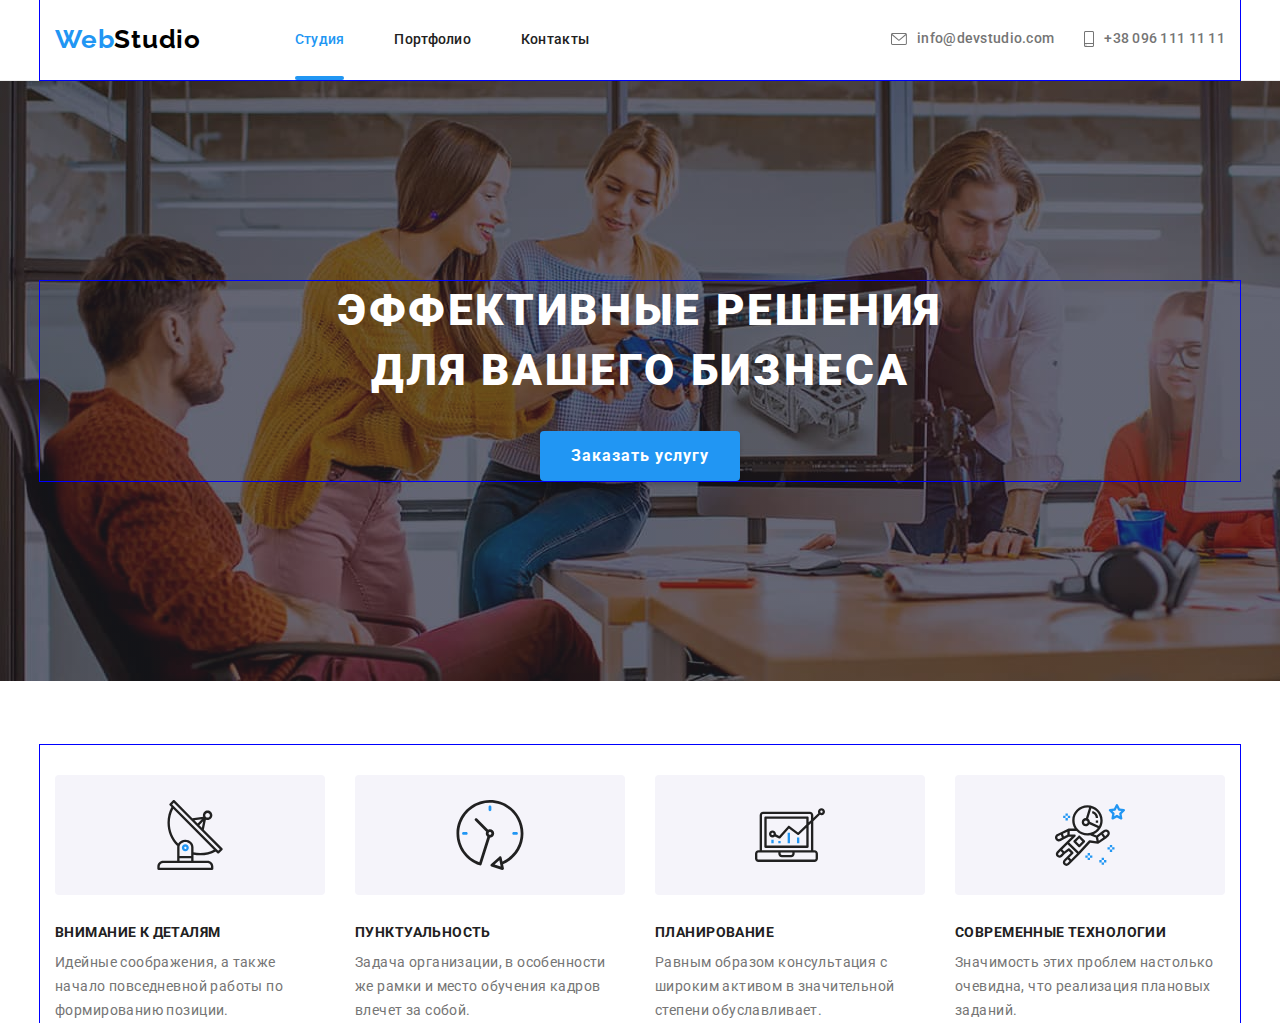
==== index.html @ 1e4a82c7 "Додає адаптивну верстку ІІ секції" ====
<!DOCTYPE html>
<html lang="ru">
  <head>
    <meta charset="UTF-8" />
    <meta http-equiv="X-UA-Compatible" content="IE=edge" />
    <meta name="viewport" content="width=device-width, initial-scale=1.0" />
    <title>Студия</title>
    <link
      href="https://fonts.googleapis.com/css2?family=Raleway:wght@700&family=Roboto:wght@400;500;700;900&display=swap"
      rel="stylesheet"
    />

    <link rel="stylesheet" href="./css/main.min.css" />
  </head>
  <body>
    <!--Шапка-->
    <header class="header">
      <div class="container header__container">
        
          <a href="./index.html" class="logo">Web<span class="logo__header">Studio</span></a>

          <button  type="button"  class="button-menu" aria-expanded="false" data-menu-button>
            <svg class="buttun-menu__icon"  width="40" height="40" aria-label="Кнопка мобильного меню">
              <use class="button-menu__close" href="./images/icon-svg/symbol-defs.svg#btn-menu-icon-close"></use>
              <use class="button-menu__menu" href="./images/icon-svg/symbol-defs.svg#btn-menu-icon"></use>
            </svg>
          </button>

          <div class="menu-container" data-menu>
            <nav class="navigation">
          <ul class="nav">
            <li class="nav__item">
              <a href="./index.html" class="nav__link nav__link--accent">Студия</a>
            </li>

            <li class="nav__item">
              <a href="./portfolio.html" class="nav__link">Портфолио</a>
            </li>

            <li class="nav__item">
              <a href="" class="nav__link">Контакты</a>
            </li>
          </ul>
        </nav>

        <ul class="feedback">
          <li class="feedback__item">
            <a href="mailto:info@devstudio.com" class="feedback__link feedback__link--mail">
              <svg class="feedback__icon feedback__icon--mail" width="16" height="12">
                <use href="./images/icon-svg/symbol-defs.svg#link-envelope"></use>
              </svg>
              info@devstudio.com</a
            >
          </li>

          <li class="feedback__item">
            <a href="tel:+380961111111" class="feedback__link feedback__link--tel">
              <svg class="feedback__icon feedback__icon--tel" width="10" height="16">
                <use href="./images/icon-svg/symbol-defs.svg#link-smartphone"></use>
              </svg>
              +38 096 111 11 11</a
            >
          </li>
        </ul>

        <ul class="social-web">
          <li class="social-web__item">
            <a href="" class="social-web__link">Instagram</a>
          </li>
          
          <li class="social-web__item">
            <a href="" class="social-web__link">Twitter</a>
          </li>
          
          <li class="social-web__item">
            <a href="" class="social-web__link">Facebook</a
              ></li>
              
          <li class="social-web__item">
            <a href="" class="social-web__link">LinkedIn</a>
          </li>
        </ul>
        
        </div>
      </div>
    </header>

    <main>
      <!--Герой-->

      <!--Секция 1-->
      <section class="hero">
        <div class="container">
          <h1 class="hero__title">Эффективные решения для вашего бизнеса</h1>
          <button class="button-service" type="button" data-modal-open>Заказать услугу</button>
        </div>
      </section>

      <!--Секция 2-->
      <section class="work">
        <div class="container">
          <!--Несуществующее название секции-->
          <h2 class="work__title">Подход к работе</h2>

          <ul class="examples">
            <li class="examples__item">
              <div class="examples__box">
                <svg class="examples__icon" width="70" height="70">
                  <use href="./images/icon-svg/symbol-defs.svg#icon-antenna"></use>
                </svg>
              </div>
              <h3 class="examples__title">Внимание к деталям</h3>
              <p class="examples__text">
                Идейные соображения, а также начало повседневной работы по формированию позиции.
              </p>
            </li>
            <li class="examples__item">
              <div class="examples__box">
                <svg class="examples__icon" width="70" height="70">
                  <use href="./images/icon-svg/symbol-defs.svg#icon-clock"></use>
                </svg>
              </div>
              <h3 class="examples__title">Пунктуальность</h3>
              <p class="examples__text">
                Задача организации, в особенности же рамки и место обучения кадров влечет за собой.
              </p>
            </li>
            <li class="examples__item">
              <div class="examples__box">
                <svg class="examples__icon" width="70" height="70">
                  <use href="./images/icon-svg/symbol-defs.svg#icon-diagram"></use>
                </svg>
              </div>
              <h3 class="examples__title">Планирование</h3>
              <p class="examples__text">
                Равным образом консультация с широким активом в значительной степени обуславливает.
              </p>
            </li>
            <li class="examples__item">
              <div class="examples__box">
                <svg class="examples__icon" width="70" height="70">
                  <use href="./images/icon-svg/symbol-defs.svg#icon-astronaut"></use>
                </svg>
              </div>
              <h3 class="examples__title">Современные технологии</h3>
              <p class="examples__text">
                Значимость этих проблем настолько очевидна, что реализация плановых заданий.
              </p>
            </li>
          </ul>
        </div>
      </section>

      <!--Секция 3-->
      <!-- <section class="technology">
        <div class="container">
          <h2 class="technology__title">Чем мы занимаемся</h2>

          <ul class="technology__list">
            <li class="technology__product">
              <img
                class="technology__card"
                src="./images/studio/section3-image1.jpg"
                alt="Программист набирает код, 
                    который отображается наэкране монитора"
                width="370"
                height="294"
              />
            </li>

            <li class="technology__product">
              <img
                class="technology__card"
                src="./images/studio/section3-image2.jpg"
                alt="На экране монитора
                    изображены три экрана смартфонов"
                width="370"
                height="294"
              />
            </li>

            <li class="technology__product">
              <img
                class="technology__card"
                src="./images/studio/section3-image3.jpg"
                alt="На экране планшета изображена
                     политра цветов"
                width="370"
                height="294"
              />
            </li>
          </ul>
        </div>
      </section> -->

      <!--Секция 4-->
      <!-- <section class="team">
        <div class="container">
          <h2 class="team__title">Наша команда</h2>

          <ul class="specialist">
            <li class="specialist__item">
              <img
                class="specialist__card"
                src="./images/studio/section4-Igor_D.jpg"
                alt="Улыбающийся молодой человек с чёрной бородкой
                    в очках, в коричневой рубашке"
                width="270"
                height="260"
              />
              <div class="specialist__info">
                <h3 class="specialist__name">Демьяненко</h3>
                <p lang="en" class="specialist__profession">Product Designer</p>

                <ul class="social-link">
                  <li class="social-link__item">
                    <a class="social-link__link" href="">
                      <svg class="social-link__icon" width="20" height="20">
                        <use href="./images/icon-svg/symbol-defs.svg#c-l-instagram"></use>
                      </svg>
                    </a>
                  </li>

                  <li class="social-link__item">
                    <a class="social-link__link" href="">
                      <svg class="social-link__icon" width="20" height="20">
                        <use href="./images/icon-svg/symbol-defs.svg#c-l-twitter"></use>
                      </svg>
                    </a>
                  </li>

                  <li class="social-link__item">
                    <a class="social-link__link" href="">
                      <svg class="social-link__icon" width="20" height="20">
                        <use href="./images/icon-svg/symbol-defs.svg#c-l-facebook"></use>
                      </svg>
                    </a>
                  </li>

                  <li class="social-link__item">
                    <a class="social-link__link" href="">
                      <svg class="social-link__icon" width="20" height="20">
                        <use href="./images/icon-svg/symbol-defs.svg#c-l-linkedin"></use>
                      </svg>
                    </a>
                  </li>
                </ul>
              </div>
            </li>

            <li class="specialist__item">
              <img
                class="specialist__card"
                src="./images/studio/section4-Olga_R.jpg"
                alt="Улыбающаяся девушка в очках, 
                    в черном пиджаке"
                width="270"
                height="260"
              />
              <div class="specialist__info">
                <h3 class="specialist__name">Ольга Репина</h3>
                <p lang="en" class="specialist__profession">Frontend Developer</p>

                <ul class="social-link">
                  <li class="social-link__item">
                    <a class="social-link__link" href="">
                      <svg class="social-link__icon" width="20" height="20">
                        <use href="./images/icon-svg/symbol-defs.svg#c-l-instagram"></use>
                      </svg>
                    </a>
                  </li>

                  <li class="social-link__item">
                    <a class="social-link__link" href="">
                      <svg class="social-link__icon" width="20" height="20">
                        <use href="./images/icon-svg/symbol-defs.svg#c-l-twitter"></use>
                      </svg>
                    </a>
                  </li>

                  <li class="social-link__item">
                    <a class="social-link__link" href="">
                      <svg class="social-link__icon" width="20" height="20">
                        <use href="./images/icon-svg/symbol-defs.svg#c-l-facebook"></use>
                      </svg>
                    </a>
                  </li>

                  <li class="social-link__item">
                    <a class="social-link__link" href="">
                      <svg class="social-link__icon" width="20" height="20">
                        <use href="./images/icon-svg/symbol-defs.svg#c-l-linkedin"></use>
                      </svg>
                    </a>
                  </li>
                </ul>
              </div>
            </li>

            <li class="specialist__item">
              <img
                class="specialist__card"
                src="./images/studio/section4-Nikolay_T.jpg"
                alt="Улыбающийся молодой челвек
                     в светло-голубой рубашке"
                width="270"
                height="260"
              />
              <div class="specialist__info">
                <h3 class="specialist__name">Николай Тарасов</h3>
                <p lang="en" class="specialist__profession">Marketing</p>

                <ul class="social-link">
                  <li class="social-link__item">
                    <a class="social-link__link" href="">
                      <svg class="social-link__icon" width="20" height="20">
                        <use href="./images/icon-svg/symbol-defs.svg#c-l-instagram"></use>
                      </svg>
                    </a>
                  </li>

                  <li class="social-link__item">
                    <a class="social-link__link" href="">
                      <svg class="social-link__icon" width="20" height="20">
                        <use href="./images/icon-svg/symbol-defs.svg#c-l-twitter"></use>
                      </svg>
                    </a>
                  </li>

                  <li class="social-link__item">
                    <a class="social-link__link" href="">
                      <svg class="social-link__icon" width="20" height="20">
                        <use href="./images/icon-svg/symbol-defs.svg#c-l-facebook"></use>
                      </svg>
                    </a>
                  </li>

                  <li class="social-link__item">
                    <a class="social-link__link" href="">
                      <svg class="social-link__icon" width="20" height="20">
                        <use href="./images/icon-svg/symbol-defs.svg#c-l-linkedin"></use>
                      </svg>
                    </a>
                  </li>
                </ul>
              </div>
            </li>

            <li class="specialist__item">
              <img
                class="specialist__card"
                src="./images/studio/section4_Mikhail_E.jpg"
                alt="Улыбающийся молодой человек с черной бородкой,
                    в очках, в чёрной футболке"
                width="270"
                height="260"
              />
              <div class="specialist__info">
                <h3 class="specialist__name">Михаил Ермаков</h3>
                <p lang="en" class="specialist__profession">UI Designer</p>

                <ul class="social-link">
                  <li class="social-link__item">
                    <a class="social-link__link" href="">
                      <svg class="social-link__icon" width="20" height="20">
                        <use href="./images/icon-svg/symbol-defs.svg#c-l-instagram"></use>
                      </svg>
                    </a>
                  </li>

                  <li class="social-link__item">
                    <a class="social-link__link" href="">
                      <svg class="social-link__icon" width="20" height="20">
                        <use href="./images/icon-svg/symbol-defs.svg#c-l-twitter"></use>
                      </svg>
                    </a>
                  </li>

                  <li class="social-link__item">
                    <a class="social-link__link" href="">
                      <svg class="social-link__icon" width="20" height="20">
                        <use href="./images/icon-svg/symbol-defs.svg#c-l-facebook"></use>
                      </svg>
                    </a>
                  </li>

                  <li class="social-link__item">
                    <a class="social-link__link" href="">
                      <svg class="social-link__icon" width="20" height="20">
                        <use href="./images/icon-svg/symbol-defs.svg#c-l-linkedin"></use>
                      </svg>
                    </a>
                  </li>
                </ul>
              </div>
            </li>
          </ul>
        </div>
      </section> -->

      <!-- Секція 5 -->
      <!-- <section class="clients">
        <div class="container">
          <h2 class="clients__title">Постоянные клиенты</h2>

          <ul class="clients__list">
            <li class="clients__item">
              <a class="clients__link" href="">
                <svg class="clients__icon" width="106" height="60">
                  <use href="./images/icon-svg/symbol-defs.svg#client-1"></use>
                </svg>
              </a>
            </li>

            <li class="clients__item">
              <a class="clients__link" href="">
                <svg class="clients__icon" width="106" height="60">
                  <use href="./images/icon-svg/symbol-defs.svg#client-2"></use>
                </svg>
              </a>
            </li>

            <li class="clients__item">
              <a class="clients__link" href="">
                <svg class="clients__icon" width="106" height="60">
                  <use href="./images/icon-svg/symbol-defs.svg#client-3"></use>
                </svg>
              </a>
            </li>

            <li class="clients__item">
              <a class="clients__link" href="">
                <svg class="clients__icon" width="106" height="60">
                  <use href="./images/icon-svg/symbol-defs.svg#client-4"></use>
                </svg>
              </a>
            </li>

            <li class="clients__item">
              <a class="clients__link" href="">
                <svg class="clients__icon" width="106" height="60">
                  <use href="./images/icon-svg/symbol-defs.svg#client-5"></use>
                </svg>
              </a>
            </li>

            <li class="clients__item">
              <a class="clients__link" href="">
                <svg class="clients__icon" width="106" height="60">
                  <use href="./images/icon-svg/symbol-defs.svg#client-6"></use>
                </svg>
              </a>
            </li>
          </ul>
        </div>
      </section>
    </main> -->

    <!--Подвал-->
    <!-- <footer class="footer">
      <div class="container footer__container">
        <div class="footer__box">
          <a href="./index.html" class="logo-footer"
            >Web<span class="logo-footer__color">Studio</span></a
          >
          <address class="address">
            <ul class="address__list">
              <li class="address__item">
                <a
                  class="address__link address__link--color"
                  href="https://goo.gl/maps/urmdaWCt248vLgHYA"
                  target="_blank"
                  rel="noreferrer noopener"
                >
                  г. Киев, пр-т Леси Украинки, 26</a
                >
              </li>
              <li class="address__item">
                <a class="address__link" href="mailto:info@example.com">info@example.com</a>
              </li>
              <li class="address__item">
                <a class="address__link" href="tel:+380991111111">+38 099 111 11 11</a>
              </li>
            </ul>
          </address>
        </div>

        <div class="footer__box-link">
          <p class="footer__title-link">присоединяйтесь</p>

          <ul class="soc-link">
            <li class="soc-link__item">
              <a class="soc-link__link" href="">
                <svg class="soc-link__icon" width="20" height="20">
                  <use href="./images/icon-svg/symbol-defs.svg#c-l-instagram"></use>
                </svg>
              </a>
            </li>

            <li class="soc-link__item">
              <a class="soc-link__link" href="">
                <svg class="soc-link__icon" width="20" height="20">
                  <use href="./images/icon-svg/symbol-defs.svg#c-l-twitter"></use>
                </svg>
              </a>
            </li>

            <li class="soc-link__item">
              <a class="soc-link__link" href="">
                <svg class="soc-link__icon" width="20" height="20">
                  <use href="./images/icon-svg/symbol-defs.svg#c-l-facebook"></use>
                </svg>
              </a>
            </li>

            <li class="soc-link__item">
              <a class="soc-link__link" href="">
                <svg class="soc-link__icon" width="20" height="20">
                  <use href="./images/icon-svg/symbol-defs.svg#c-l-linkedin"></use>
                </svg>
              </a>
            </li>
          </ul>
        </div>

        <div class="footer__box-mailing">
          <p class="footer__title-mailing">Подпишитесь на рассылку</p>

          <form class="mailing" name="mailing_form" autocomplete="off">
            <div class="mailing__box">
              <label class="mailing__label" for="user_mail"></label>
              <input
                class="mailing__input"
                type="email"
                name="email"
                id="user_mail"
                placeholder="E-mail"
              />
              <button class="button-mailing" type="submit">
                Подписаться
                <svg class="button-mailing__icon" width="24" height="24">
                  <use href="./images/icon-svg/symbol-defs.svg#icon-mailing"></use>
                </svg>
              </button>
            </div>
          </form>
        </div>
      </div>
    </footer> -->

    <!-- Модальне вікно -->
    <!-- <div class="backdrop is-hidden" data-modal>
      <div class="modal">
        <button class="modal__button" type="button" data-modal-close>
          <svg class="modal__icon" width="11" height="11">
            <use href="./images/icon-svg/symbol-defs.svg#close-modal"></use>
          </svg>
        </button>

        <form class="form" name="signup_form" autocomplete="off">
          <h2 class="form__title">Оставьте свои данные, мы вам перезвоним</h2>

          <label class="form__label" for="user-name">Имя</label>
          <div class="form__box">
            <input class="form__input" type="text" name="user-name" id="user-name" autofocus />
            <svg class="form__icon" width="18" height="18">
              <use href="./images/icon-svg/symbol-defs.svg#black-person-icon"></use>
            </svg>
          </div>

          <label class="form__label" for="telephone">Телефон</label>
          <div class="form__box">
            <input class="form__input" type="tel" name="phone-number" id="telephone" />
            <svg class="form__icon" width="18" height="18">
              <use href="./images/icon-svg/symbol-defs.svg#black-phone-icon"></use>
            </svg>
          </div>

          <label class="form__label" for="mail">Почта</label>
          <div class="form__box">
            <input class="form__input" type="email" name="email" id="mail" />
            <svg class="form__icon" width="18" height="18">
              <use href="./images/icon-svg/symbol-defs.svg#black-email-icon"></use>
            </svg>
          </div>

          <label class="form__label" for="comment">Комментарий</label>
          <textarea
            class="form__textarea"
            name="comment"
            id="comment"
            placeholder="Введите текст"
          ></textarea>

          <label class="form__label form__label--terms">
            <input
              class="form__input form__input--terms"
              type="checkbox"
              name="agreement"
              value="terms"
              id="terms"
            />
            <span class="form__check-icon"></span>
            <span
              >Соглашаюсь с рассылкой и принимаю
              <a class="form__terms-link" href="">Условия договора</a></span
            >
          </label>

          <button class="button-submit" type="submit">Отправить</button>
        </form>
      </div>
    </div> -->

    <script src="./js/modal.js"></script>
     <script src="./js/mobile-menu.js"></script>
  </body>
</html>
---- css/main.min.css ----
/*! modern-normalize v1.1.0 | MIT License | https://github.com/sindresorhus/modern-normalize */*,::before,::after{-webkit-box-sizing:border-box;box-sizing:border-box}html{line-height:1.15;-webkit-text-size-adjust:100%;-moz-tab-size:4;-o-tab-size:4;tab-size:4}body{margin:0;font-family:system-ui,-apple-system,"Segoe UI",Roboto,Helvetica,Arial,sans-serif,"Apple Color Emoji","Segoe UI Emoji"}hr{height:0;color:inherit}abbr[title]{-webkit-text-decoration:underline dotted;text-decoration:underline dotted}b,strong{font-weight:bolder}code,kbd,samp,pre{font-family:ui-monospace,SFMono-Regular,Consolas,"Liberation Mono",Menlo,monospace;font-size:1em}small{font-size:80%}sub,sup{font-size:75%;line-height:0;position:relative;vertical-align:baseline}sub{bottom:-0.25em}sup{top:-0.5em}table{text-indent:0;border-color:inherit}button,input,optgroup,select,textarea{font-family:inherit;font-size:100%;line-height:1.15;margin:0}button,select{text-transform:none}button,[type=button],[type=reset],[type=submit]{-webkit-appearance:button}::-moz-focus-inner{border-style:none;padding:0}:-moz-focusring{outline:1px dotted ButtonText}:-moz-ui-invalid{box-shadow:none}legend{padding:0}progress{vertical-align:baseline}::-webkit-inner-spin-button,::-webkit-outer-spin-button{height:auto}[type=search]{-webkit-appearance:textfield;outline-offset:-2px}::-webkit-search-decoration{-webkit-appearance:none}::-webkit-file-upload-button{-webkit-appearance:button;font:inherit}summary{display:list-item}h1,h2,h3,h4,h5,h6,ul,p{margin:0}ul{list-style:none;padding-left:0}a{text-decoration:none}body{font-family:Roboto,sans-serif;color:#212121;background-color:#fff}.container{max-width:320px;padding-left:15px;padding-right:15px;margin:0 auto;outline:1px solid blue}@media screen and (min-width: 480px){.container{max-width:480px}}@media screen and (min-width: 768px){.container{max-width:768px}}@media screen and (min-width: 1200px){.container{max-width:1200px}}.button-service{display:block;height:50px;width:200px;padding:10px 0;font-family:inherit;font-weight:700;font-size:16px;line-height:1.88;text-align:center;letter-spacing:.06em;color:#fff;background-color:#2196f3;-webkit-box-shadow:0px 4px 4px rgba(0,0,0,.15);box-shadow:0px 4px 4px rgba(0,0,0,.15);border-radius:4px;border-radius:4px;border:rgba(0,0,0,0);cursor:pointer}.logo{font-family:Raleway,sans-serif;font-weight:700;font-size:24px;line-height:1.17;letter-spacing:.03em;text-decoration:none;color:#2196f3}.work__title{position:absolute;width:1px;height:1px;margin:-1px;border:0;padding:0;clip:rect(0 0 0 0);overflow:hidden}.header{background-color:#fff;border-bottom:1px solid #ececec}.header__container{position:relative;display:-webkit-box;display:-ms-flexbox;display:flex;-webkit-box-align:center;-ms-flex-align:center;align-items:center;-webkit-box-pack:justify;-ms-flex-pack:justify;justify-content:space-between;padding-top:16px;padding-bottom:16px}@media screen and (min-width: 768px){.header__container{padding-top:21px;padding-bottom:21px}}@media screen and (min-width: 1200px){.header__container{padding-top:24px;padding-bottom:25px}}.button-menu{position:absolute;top:10px;right:15px;z-index:50;display:-webkit-inline-box;display:-ms-inline-flexbox;display:inline-flex;-webkit-box-pack:center;-ms-flex-pack:center;justify-content:center;-webkit-box-align:center;-ms-flex-align:center;align-items:center;padding:0;margin:0;border:none;background-color:rgba(0,0,0,0);-webkit-transition:fill 250ms cubic-bezier(0.4, 0, 0.2, 1);transition:fill 250ms cubic-bezier(0.4, 0, 0.2, 1)}@media screen and (min-width: 768px){.button-menu{display:none}}.button-menu:hover,.button-menu:focus{fill:#2196f3}.button-menu .button-menu__close{display:none}.button-menu.is-open .button-menu__close{display:block}.button-menu.is-open .button-menu__menu{display:none}@media screen and (max-width: 767px){.menu-container{display:none;position:fixed;left:0;top:0;padding:48px 0 48px 40px;width:100%;background:#fff;-webkit-box-shadow:0px 4px 8px rgba(0,0,0,.04),0px 2px 4px rgba(0,0,0,.08),0px 1px 3px rgba(0,0,0,.16);box-shadow:0px 4px 8px rgba(0,0,0,.04),0px 2px 4px rgba(0,0,0,.08),0px 1px 3px rgba(0,0,0,.16)}.menu-container.is-open{display:block}}@media screen and (min-width: 768px){.menu-container{display:-webkit-box;display:-ms-flexbox;display:flex;-webkit-box-align:center;-ms-flex-align:center;align-items:center}}.social-web{display:-webkit-box;display:-ms-flexbox;display:flex}.social-web__item:not(:last-child){padding-right:10px;border-right:1px solid rgba(33,33,33,.2)}.social-web__item:not(:first-child){padding-left:10px}@media screen and (min-width: 768px){.social-web{display:none}}.social-web .social-web__link{font-weight:500;font-size:18px;line-height:1.22;letter-spacing:.02em;color:#2196f3}.logo__header{color:#000}@media screen and (min-width: 768px){.logo{margin-right:88px}}@media screen and (min-width: 768px)and (min-width: 1200px){.logo{margin-right:93px;font-size:26px;line-height:1.19}}@media screen and (max-width: 767px){.nav{margin-bottom:302px}}@media screen and (max-width: 767px){.nav__item:not(:last-child){margin-bottom:32px}}@media screen and (min-width: 768px){.nav{display:-webkit-box;display:-ms-flexbox;display:flex;-webkit-box-align:center;-ms-flex-align:center;align-items:center;margin-right:84px}}@media screen and (min-width: 768px)and (min-width: 1200px){.nav{margin-right:302px}}@media screen and (min-width: 768px){.nav__item:not(:last-child){margin-right:50px}}.nav__link{font-weight:500;font-size:40px;line-height:1.18;letter-spacing:.02em;color:#212121;-webkit-transition:color 250ms cubic-bezier(0.4, 0, 0.2, 1);transition:color 250ms cubic-bezier(0.4, 0, 0.2, 1)}.nav__link:hover,.nav__link:focus{color:#2196f3}@media screen and (min-width: 768px){.nav__link{font-size:14px;line-height:1.14}}.nav__link--accent{color:#2196f3}@media screen and (min-width: 768px){.nav__link--accent{position:relative}.nav__link--accent::after{content:"";position:absolute;left:0;top:46px;display:block;width:100%;height:4px;background-color:#2196f3;border-radius:2px}}@media screen and (min-width: 768px)and (min-width: 1200px){.nav__link--accent::after{top:45px}}.feedback{display:-webkit-box;display:-ms-flexbox;display:flex}@media screen and (max-width: 767px){.feedback{-webkit-box-orient:vertical;-webkit-box-direction:reverse;-ms-flex-direction:column-reverse;flex-direction:column-reverse;margin-bottom:64px}}@media screen and (min-width: 768px)and (max-width: 1199px){.feedback{-webkit-box-orient:vertical;-webkit-box-direction:normal;-ms-flex-direction:column;flex-direction:column}}@media screen and (min-width: 1200px){.feedback{-webkit-box-align:center;-ms-flex-align:center;align-items:center;margin-left:auto}.feedback__item:not(:last-child){margin-right:30px}}@media screen and (max-width: 767px){.feedback__item:not(:first-child){margin-bottom:32px}}@media screen and (min-width: 768px)and (max-width: 1199px){.feedback__item:not(:last-child){margin-bottom:10px}}.feedback__link{display:-webkit-box;display:-ms-flexbox;display:flex;-webkit-box-align:center;-ms-flex-align:center;align-items:center;-webkit-transition:color 250ms cubic-bezier(0.4, 0, 0.2, 1);transition:color 250ms cubic-bezier(0.4, 0, 0.2, 1)}.feedback__link:hover,.feedback__link:focus{color:#2196f3;fill:currentColor}.feedback__link--tel{font-weight:500;font-size:34px;line-height:1.18;letter-spacing:.02em;color:#2196f3}@media screen and (min-width: 768px){.feedback__link--tel{font-size:12px;line-height:1.17;color:#757575}}@media screen and (min-width: 768px)and (min-width: 1200px){.feedback__link--tel{font-size:14px;line-height:1.14}}.feedback__link--mail{font-weight:500;font-size:24px;line-height:1.17;letter-spacing:.02em;color:#757575}@media screen and (min-width: 768px){.feedback__link--mail{font-size:12px}}@media screen and (min-width: 768px)and (min-width: 1200px){.feedback__link--mail{font-size:14px;line-height:1.14}}.feedback__icon{display:none}@media screen and (min-width: 768px){.feedback__icon{display:block;margin-right:8px;fill:currentColor}}@media screen and (min-width: 1200px){.feedback__icon{margin-right:10px}}@media screen and (max-width: 767px){.feedback__icon--mail{width:14px;height:10px}}@media screen and (max-width: 767px){.feedback__icon--tel{width:10px;height:14px}}.hero{padding-top:118px;padding-bottom:118px;max-width:480px;height:400px;margin-left:auto;margin-right:auto;background-color:#2f303a;background-image:-webkit-gradient(linear, left top, right top, from(rgba(47, 48, 58, 0.4)), to(rgba(47, 48, 58, 0.4))),url("../images/bg-images/bg-image-mobile.jpg");background-image:linear-gradient(to right, rgba(47, 48, 58, 0.4), rgba(47, 48, 58, 0.4)),url("../images/bg-images/bg-image-mobile.jpg");background-size:480px 400px}@media(min-device-pixel-ratio: 2),(-webkit-min-device-pixel-ratio: 2),(min-resolution: 192dpi),(min-resolution: 2dppx){.hero{background-image:url("../images/bg-images/bg-image-mobile@2x.jpg")}}@media screen and (min-width: 768px){.hero{max-width:768px;background-image:-webkit-gradient(linear, left top, right top, from(rgba(47, 48, 58, 0.4)), to(rgba(47, 48, 58, 0.4))),url("../images/bg-images/bg-image-tablet.jpg");background-image:linear-gradient(to right, rgba(47, 48, 58, 0.4), rgba(47, 48, 58, 0.4)),url("../images/bg-images/bg-image-tablet.jpg");background-size:768px}}@media screen and (min-width: 768px)and (min-device-pixel-ratio: 2),screen and (min-width: 768px)and (-webkit-min-device-pixel-ratio: 2),screen and (min-width: 768px)and (min-resolution: 192dpi),screen and (min-width: 768px)and (min-resolution: 2dppx){.hero{background-image:url("../images/bg-images/bg-image-tablet@2x.jpg")}}@media screen and (min-width: 1200px){.hero{padding-top:200px;padding-bottom:200px;max-width:1600px;height:600px;background-image:-webkit-gradient(linear, left top, right top, from(rgba(47, 48, 58, 0.4)), to(rgba(47, 48, 58, 0.4))),url("../images/bg-images/bg-image-laptop.jpg");background-image:linear-gradient(to right, rgba(47, 48, 58, 0.4), rgba(47, 48, 58, 0.4)),url("../images/bg-images/bg-image-laptop.jpg");background-size:1600px 600px}}@media screen and (min-width: 1200px)and (min-device-pixel-ratio: 2),screen and (min-width: 1200px)and (-webkit-min-device-pixel-ratio: 2),screen and (min-width: 1200px)and (min-resolution: 192dpi),screen and (min-width: 1200px)and (min-resolution: 2dppx){.hero{background-image:url("../images/bg-images/bg-image-laptop@2x.jpg")}}.hero__title{max-width:360px;margin-left:auto;margin-right:auto;margin-bottom:30px;font-weight:900;font-size:26px;line-height:1.6;text-align:center;letter-spacing:.06em;text-transform:uppercase;color:#fff}@media screen and (min-width: 1200px){.hero__title{max-width:696px;margin-top:0;font-size:44px;line-height:1.36}}.button-service{margin-left:auto;margin-right:auto}.work{padding-top:60px}@media screen and (min-width: 1200px){.work{padding-top:94px}}.examples{margin-left:-30px;margin-top:-30px}@media screen and (min-width: 768px){.examples{display:-webkit-box;display:-ms-flexbox;display:flex;-ms-flex-wrap:wrap;flex-wrap:wrap}}.examples__item{margin-left:30px;margin-top:30px;-ms-flex-preferred-size:calc(50% - 30px);flex-basis:calc(50% - 30px)}@media screen and (min-width: 1200px){.examples__item{-ms-flex-preferred-size:calc(25% - 30px);flex-basis:calc(25% - 30px)}}.examples__box{display:-webkit-inline-box;display:-ms-inline-flexbox;display:inline-flex;-webkit-box-pack:center;-ms-flex-pack:center;justify-content:center;-webkit-box-align:center;-ms-flex-align:center;align-items:center;max-width:450px;width:100%;height:120px;margin-bottom:30px;background-color:#f5f4fa;border-radius:4px}@media screen and (min-width: 768px){.examples__box{width:354px}}@media screen and (min-width: 1200px){.examples__box{width:270px}}.examples__title{margin-bottom:10px;font-size:14px;line-height:1.14;letter-spacing:.03em;text-transform:uppercase}@media screen and (max-width: 480px){.examples__title{text-align:center}}.examples__text{font-size:14px;line-height:1.71;letter-spacing:.03em;color:#757575}/*# sourceMappingURL=main.min.css.map */
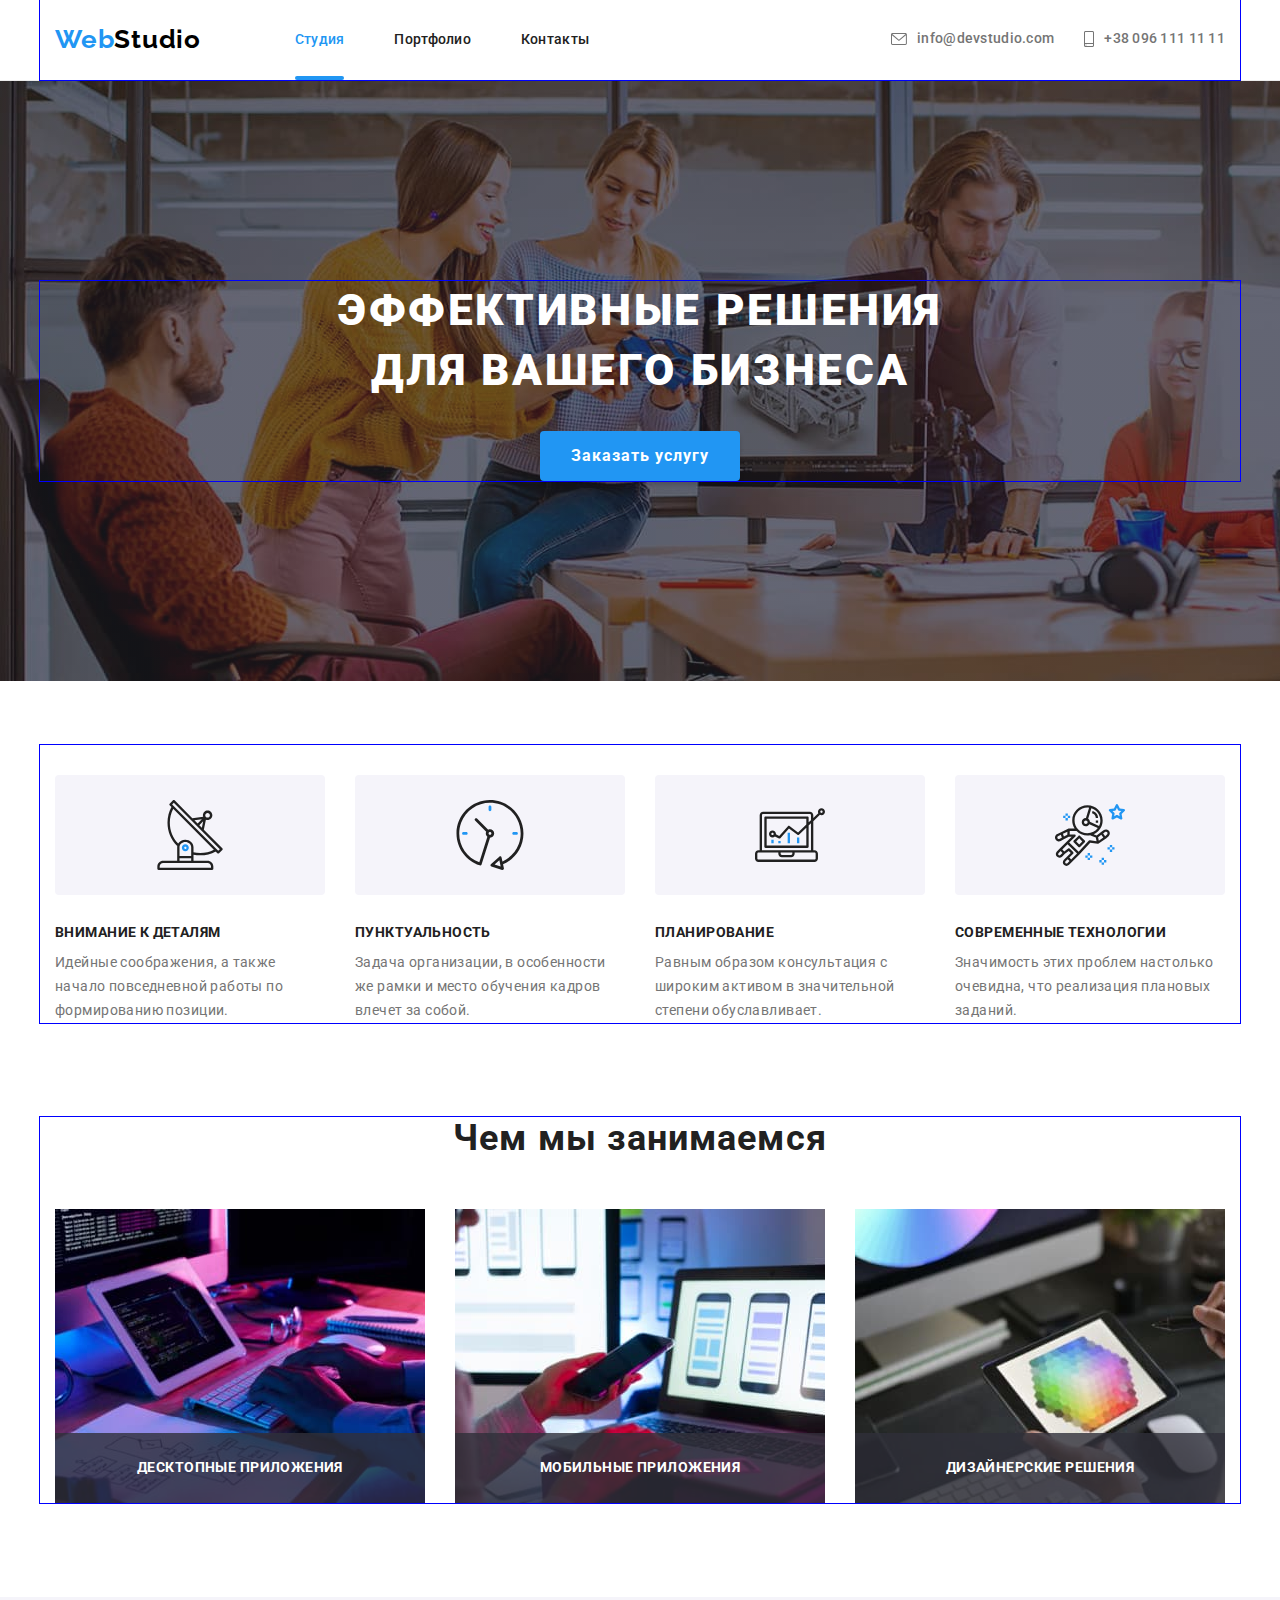
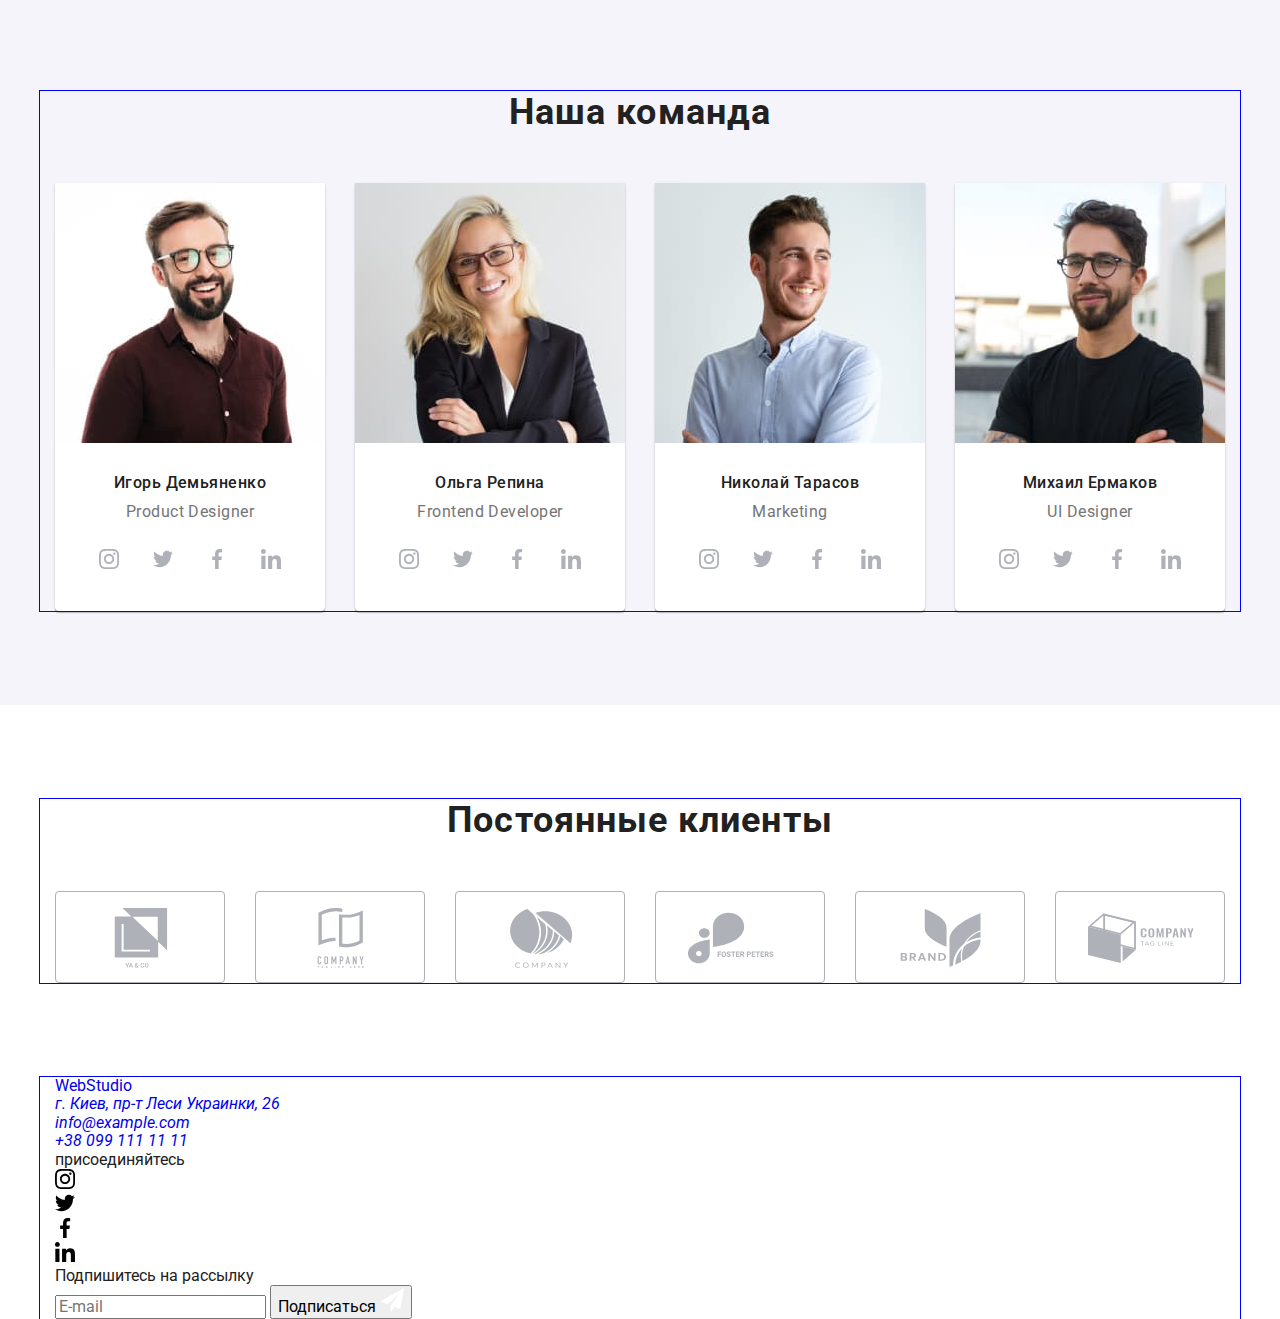
==== commit f37faa67: "Додає адаптивну верстку" ====
--- a/index.html
+++ b/index.html
@@ -16,71 +16,75 @@
     <!--Шапка-->
     <header class="header">
       <div class="container header__container">
-        
-          <a href="./index.html" class="logo">Web<span class="logo__header">Studio</span></a>
-
-          <button  type="button"  class="button-menu" aria-expanded="false" data-menu-button>
-            <svg class="buttun-menu__icon"  width="40" height="40" aria-label="Кнопка мобильного меню">
-              <use class="button-menu__close" href="./images/icon-svg/symbol-defs.svg#btn-menu-icon-close"></use>
-              <use class="button-menu__menu" href="./images/icon-svg/symbol-defs.svg#btn-menu-icon"></use>
-            </svg>
-          </button>
-
-          <div class="menu-container" data-menu>
-            <nav class="navigation">
-          <ul class="nav">
-            <li class="nav__item">
-              <a href="./index.html" class="nav__link nav__link--accent">Студия</a>
-            </li>
-
-            <li class="nav__item">
-              <a href="./portfolio.html" class="nav__link">Портфолио</a>
-            </li>
-
-            <li class="nav__item">
-              <a href="" class="nav__link">Контакты</a>
+        <a href="./index.html" class="logo">Web<span class="logo__header">Studio</span></a>
+
+        <button type="button" class="button-menu" aria-expanded="false" data-menu-button>
+          <svg class="buttun-menu__icon" width="40" height="40" aria-label="Кнопка мобильного меню">
+            <use
+              class="button-menu__close"
+              href="./images/icon-svg/symbol-defs.svg#btn-menu-icon-close"
+            ></use>
+            <use
+              class="button-menu__menu"
+              href="./images/icon-svg/symbol-defs.svg#btn-menu-icon"
+            ></use>
+          </svg>
+        </button>
+
+        <div class="menu-container" data-menu>
+          <nav class="navigation">
+            <ul class="nav">
+              <li class="nav__item">
+                <a href="./index.html" class="nav__link nav__link--accent">Студия</a>
+              </li>
+
+              <li class="nav__item">
+                <a href="./portfolio.html" class="nav__link">Портфолио</a>
+              </li>
+
+              <li class="nav__item">
+                <a href="" class="nav__link">Контакты</a>
+              </li>
+            </ul>
+          </nav>
+
+          <ul class="feedback">
+            <li class="feedback__item">
+              <a href="mailto:info@devstudio.com" class="feedback__link feedback__link--mail">
+                <svg class="feedback__icon feedback__icon--mail" width="16" height="12">
+                  <use href="./images/icon-svg/symbol-defs.svg#link-envelope"></use>
+                </svg>
+                info@devstudio.com</a
+              >
+            </li>
+
+            <li class="feedback__item">
+              <a href="tel:+380961111111" class="feedback__link feedback__link--tel">
+                <svg class="feedback__icon feedback__icon--tel" width="10" height="16">
+                  <use href="./images/icon-svg/symbol-defs.svg#link-smartphone"></use>
+                </svg>
+                +38 096 111 11 11</a
+              >
             </li>
           </ul>
-        </nav>
-
-        <ul class="feedback">
-          <li class="feedback__item">
-            <a href="mailto:info@devstudio.com" class="feedback__link feedback__link--mail">
-              <svg class="feedback__icon feedback__icon--mail" width="16" height="12">
-                <use href="./images/icon-svg/symbol-defs.svg#link-envelope"></use>
-              </svg>
-              info@devstudio.com</a
-            >
-          </li>
-
-          <li class="feedback__item">
-            <a href="tel:+380961111111" class="feedback__link feedback__link--tel">
-              <svg class="feedback__icon feedback__icon--tel" width="10" height="16">
-                <use href="./images/icon-svg/symbol-defs.svg#link-smartphone"></use>
-              </svg>
-              +38 096 111 11 11</a
-            >
-          </li>
-        </ul>
-
-        <ul class="social-web">
-          <li class="social-web__item">
-            <a href="" class="social-web__link">Instagram</a>
-          </li>
-          
-          <li class="social-web__item">
-            <a href="" class="social-web__link">Twitter</a>
-          </li>
-          
-          <li class="social-web__item">
-            <a href="" class="social-web__link">Facebook</a
-              ></li>
-              
-          <li class="social-web__item">
-            <a href="" class="social-web__link">LinkedIn</a>
-          </li>
-        </ul>
-        
+
+          <ul class="social-web">
+            <li class="social-web__item">
+              <a href="" class="social-web__link">Instagram</a>
+            </li>
+
+            <li class="social-web__item">
+              <a href="" class="social-web__link">Twitter</a>
+            </li>
+
+            <li class="social-web__item">
+              <a href="" class="social-web__link">Facebook</a>
+            </li>
+
+            <li class="social-web__item">
+              <a href="" class="social-web__link">LinkedIn</a>
+            </li>
+          </ul>
         </div>
       </div>
     </header>
@@ -152,7 +156,7 @@
       </section>
 
       <!--Секция 3-->
-      <!-- <section class="technology">
+      <section class="technology">
         <div class="container">
           <h2 class="technology__title">Чем мы занимаемся</h2>
 
@@ -160,56 +164,108 @@
             <li class="technology__product">
               <img
                 class="technology__card"
-                src="./images/studio/section3-image1.jpg"
+                srcset="
+                  ./images/studio/section3/image1.jpg    1x,
+                  ./images/studio/section3/image1@2x.jpg 2x
+                "
+                src="./images/studio/section3/image1.jpg"
                 alt="Программист набирает код, 
                     который отображается наэкране монитора"
                 width="370"
                 height="294"
               />
+              <div class="technology__box">
+                <p class="technologi__text">Десктопные приложения</p>
+              </div>
             </li>
 
             <li class="technology__product">
               <img
                 class="technology__card"
-                src="./images/studio/section3-image2.jpg"
+                srcset="
+                  ./images/studio/section3/image2.jpg    1x,
+                  ./images/studio/section3/image2@2x.jpg 2x
+                "
+                src="./images/studio/section3/image2.jpg"
                 alt="На экране монитора
                     изображены три экрана смартфонов"
                 width="370"
                 height="294"
               />
+              <div class="technology__box">
+                <p class="technologi__text">Мобильные приложения</p>
+              </div>
             </li>
 
             <li class="technology__product">
               <img
                 class="technology__card"
-                src="./images/studio/section3-image3.jpg"
+                srcset="
+                  ./images/studio/section3/image3.jpg    1x,
+                  ./images/studio/section3/image3@2x.jpg 2x
+                "
+                src="./images/studio/section3/image3.jpg"
                 alt="На экране планшета изображена
                      политра цветов"
                 width="370"
                 height="294"
               />
+              <div class="technology__box">
+                <p class="technologi__text">Дизайнерские решения</p>
+              </div>
             </li>
           </ul>
         </div>
-      </section> -->
+      </section>
 
       <!--Секция 4-->
-      <!-- <section class="team">
+      <section class="team">
         <div class="container">
           <h2 class="team__title">Наша команда</h2>
 
           <ul class="specialist">
             <li class="specialist__item">
-              <img
-                class="specialist__card"
-                src="./images/studio/section4-Igor_D.jpg"
-                alt="Улыбающийся молодой человек с чёрной бородкой
+              <picture>
+                <source
+                  srcset="
+                    ../images/studio/section4/mobile-Igor_D-450.jpg 1x,
+                    ../images/studio/section4/mobile-Igor_D-900.jpg 2x
+                  "
+                  media="(max-width: 480px)"
+                  sizes="450px"
+                  type="image/jpeg"
+                />
+
+                <source
+                  srcset="
+                    ../images/studio/section4/tablet-Igor_D-354.jpg 1x,
+                    ../images/studio/section4/tablet-Igor_D-708.jpg 2x
+                  "
+                  media="(min-width: 768px) and (max-width: 1199px)"
+                  sizes="354px"
+                  type="image/jpeg"
+                />
+
+                <source
+                  srcset="
+                    ../images/studio/section4/laptop-Igor_D-270.jpg 1x,
+                    ../images/studio/section4/laptop-Igor_D-540.jpg 2x
+                  "
+                  media="(min-width: 1200px)"
+                  sizes="270"
+                  type="image/jpeg"
+                />
+
+                <img
+                  class="specialist__card"
+                  src="../images/studio/section4/mobile-Igor_D-450.jpg"
+                  alt="Улыбающийся молодой человек с чёрной бородкой
                     в очках, в коричневой рубашке"
-                width="270"
-                height="260"
-              />
+                />
+              </picture>
+
               <div class="specialist__info">
-                <h3 class="specialist__name">Демьяненко</h3>
+                <h3 class="specialist__name">Игорь Демьяненко</h3>
                 <p lang="en" class="specialist__profession">Product Designer</p>
 
                 <ul class="social-link">
@@ -249,14 +305,45 @@
             </li>
 
             <li class="specialist__item">
-              <img
-                class="specialist__card"
-                src="./images/studio/section4-Olga_R.jpg"
-                alt="Улыбающаяся девушка в очках, 
+              <picture>
+                <source
+                  srcset="
+                    ../images/studio/section4/mobile-Olga_R.jpg    1x,
+                    ../images/studio/section4/mobile-Olga_R@2x.jpg 2x
+                  "
+                  media="(max-width: 480px)"
+                  sizes="450px"
+                  type="image/jpeg"
+                />
+
+                <source
+                  srcset="
+                    ../images/studio/section4/tablet-Olga_R.jpg    1x,
+                    ../images/studio/section4/tablet-Olga_R@2x.jpg 2x
+                  "
+                  media="(min-width: 768px) and (max-width: 1199px)"
+                  sizes="354px"
+                  type="image/jpeg"
+                />
+
+                <source
+                  srcset="
+                    ../images/studio/section4/laptop-Olga_R.jpg    1x,
+                    ../images/studio/section4/laptop-Olga_R@2x.jpg 2x
+                  "
+                  media="(min-width: 1200px)"
+                  sizes="270"
+                  type="image/jpeg"
+                />
+
+                <img
+                  class="specialist__card"
+                  src="../images/studio/section4/mobile-Olga_R.jpg"
+                  alt="Улыбающаяся девушка в очках, 
                     в черном пиджаке"
-                width="270"
-                height="260"
-              />
+                />
+              </picture>
+
               <div class="specialist__info">
                 <h3 class="specialist__name">Ольга Репина</h3>
                 <p lang="en" class="specialist__profession">Frontend Developer</p>
@@ -298,14 +385,45 @@
             </li>
 
             <li class="specialist__item">
-              <img
-                class="specialist__card"
-                src="./images/studio/section4-Nikolay_T.jpg"
-                alt="Улыбающийся молодой челвек
+              <picture>
+                <source
+                  srcset="
+                    ../images/studio/section4/mobile-Nikolay_T.jpg    1x,
+                    ../images/studio/section4/mobile-Nikolay_T@2x.jpg 2x
+                  "
+                  media="(max-width: 480px)"
+                  sizes="450px"
+                  type="image/jpeg"
+                />
+
+                <source
+                  srcset="
+                    ../images/studio/section4/tablet-Nikolay_T.jpg    1x,
+                    ../images/studio/section4/tablet-Nikolay_T@2x.jpg 2x
+                  "
+                  media="(min-width: 768px) and (max-width: 1199px)"
+                  sizes="354px"
+                  type="image/jpeg"
+                />
+
+                <source
+                  srcset="
+                    ../images/studio/section4/laptop-Nikolay_T.jpg    1x,
+                    ../images/studio/section4/laptop-Nikolay_T@2x.jpg 2x
+                  "
+                  media="(min-width: 1200px)"
+                  sizes="270"
+                  type="image/jpeg"
+                />
+
+                <img
+                  class="specialist__card"
+                  src="../images/studio/section4/mobile-Nikolay_T.jpg"
+                  alt="Улыбающийся молодой челвек
                      в светло-голубой рубашке"
-                width="270"
-                height="260"
-              />
+                />
+              </picture>
+
               <div class="specialist__info">
                 <h3 class="specialist__name">Николай Тарасов</h3>
                 <p lang="en" class="specialist__profession">Marketing</p>
@@ -347,14 +465,45 @@
             </li>
 
             <li class="specialist__item">
-              <img
-                class="specialist__card"
-                src="./images/studio/section4_Mikhail_E.jpg"
-                alt="Улыбающийся молодой человек с черной бородкой,
+              <picture>
+                <source
+                  srcset="
+                    ../images/studio/section4/mobile-Mikhail_E.jpg    1x,
+                    ../images/studio/section4/mobile-Mikhail_E@2x.jpg 2x
+                  "
+                  media="(max-width: 480px)"
+                  sizes="450px"
+                  type="image/jpeg"
+                />
+
+                <source
+                  srcset="
+                    ../images/studio/section4/tablet-Mikhail_E.jpg    1x,
+                    ../images/studio/section4/tablet-Mikhail_E@2x.jpg 2x
+                  "
+                  media="(min-width: 768px) and (max-width: 1199px)"
+                  sizes="354px"
+                  type="image/jpeg"
+                />
+
+                <source
+                  srcset="
+                    ../images/studio/section4/laptop-Mikhail_E.jpg    1x,
+                    ../images/studio/section4/laptop-Mikhail_E@2x.jpg 2x
+                  "
+                  media="(min-width: 1200px)"
+                  sizes="270"
+                  type="image/jpeg"
+                />
+
+                <img
+                  class="specialist__card"
+                  src="../images/studio/section4/mobile-Mikhail_E.jpg"
+                  alt="Улыбающийся молодой человек с черной бородкой,
                     в очках, в чёрной футболке"
-                width="270"
-                height="260"
-              />
+                />
+              </picture>
+
               <div class="specialist__info">
                 <h3 class="specialist__name">Михаил Ермаков</h3>
                 <p lang="en" class="specialist__profession">UI Designer</p>
@@ -396,10 +545,10 @@
             </li>
           </ul>
         </div>
-      </section> -->
+      </section>
 
       <!-- Секція 5 -->
-      <!-- <section class="clients">
+      <section class="clients">
         <div class="container">
           <h2 class="clients__title">Постоянные клиенты</h2>
 
@@ -454,10 +603,10 @@
           </ul>
         </div>
       </section>
-    </main> -->
+    </main>
 
     <!--Подвал-->
-    <!-- <footer class="footer">
+    <footer class="footer">
       <div class="container footer__container">
         <div class="footer__box">
           <a href="./index.html" class="logo-footer"
@@ -546,7 +695,7 @@
           </form>
         </div>
       </div>
-    </footer> -->
+    </footer>
 
     <!-- Модальне вікно -->
     <!-- <div class="backdrop is-hidden" data-modal>
@@ -613,6 +762,6 @@
     </div> -->
 
     <script src="./js/modal.js"></script>
-     <script src="./js/mobile-menu.js"></script>
+    <script src="./js/mobile-menu.js"></script>
   </body>
 </html>
--- a/css/main.min.css
+++ b/css/main.min.css
@@ -1 +1 @@
-/*! modern-normalize v1.1.0 | MIT License | https://github.com/sindresorhus/modern-normalize */*,::before,::after{-webkit-box-sizing:border-box;box-sizing:border-box}html{line-height:1.15;-webkit-text-size-adjust:100%;-moz-tab-size:4;-o-tab-size:4;tab-size:4}body{margin:0;font-family:system-ui,-apple-system,"Segoe UI",Roboto,Helvetica,Arial,sans-serif,"Apple Color Emoji","Segoe UI Emoji"}hr{height:0;color:inherit}abbr[title]{-webkit-text-decoration:underline dotted;text-decoration:underline dotted}b,strong{font-weight:bolder}code,kbd,samp,pre{font-family:ui-monospace,SFMono-Regular,Consolas,"Liberation Mono",Menlo,monospace;font-size:1em}small{font-size:80%}sub,sup{font-size:75%;line-height:0;position:relative;vertical-align:baseline}sub{bottom:-0.25em}sup{top:-0.5em}table{text-indent:0;border-color:inherit}button,input,optgroup,select,textarea{font-family:inherit;font-size:100%;line-height:1.15;margin:0}button,select{text-transform:none}button,[type=button],[type=reset],[type=submit]{-webkit-appearance:button}::-moz-focus-inner{border-style:none;padding:0}:-moz-focusring{outline:1px dotted ButtonText}:-moz-ui-invalid{box-shadow:none}legend{padding:0}progress{vertical-align:baseline}::-webkit-inner-spin-button,::-webkit-outer-spin-button{height:auto}[type=search]{-webkit-appearance:textfield;outline-offset:-2px}::-webkit-search-decoration{-webkit-appearance:none}::-webkit-file-upload-button{-webkit-appearance:button;font:inherit}summary{display:list-item}h1,h2,h3,h4,h5,h6,ul,p{margin:0}ul{list-style:none;padding-left:0}a{text-decoration:none}body{font-family:Roboto,sans-serif;color:#212121;background-color:#fff}.container{max-width:320px;padding-left:15px;padding-right:15px;margin:0 auto;outline:1px solid blue}@media screen and (min-width: 480px){.container{max-width:480px}}@media screen and (min-width: 768px){.container{max-width:768px}}@media screen and (min-width: 1200px){.container{max-width:1200px}}.button-service{display:block;height:50px;width:200px;padding:10px 0;font-family:inherit;font-weight:700;font-size:16px;line-height:1.88;text-align:center;letter-spacing:.06em;color:#fff;background-color:#2196f3;-webkit-box-shadow:0px 4px 4px rgba(0,0,0,.15);box-shadow:0px 4px 4px rgba(0,0,0,.15);border-radius:4px;border-radius:4px;border:rgba(0,0,0,0);cursor:pointer}.logo{font-family:Raleway,sans-serif;font-weight:700;font-size:24px;line-height:1.17;letter-spacing:.03em;text-decoration:none;color:#2196f3}.work__title{position:absolute;width:1px;height:1px;margin:-1px;border:0;padding:0;clip:rect(0 0 0 0);overflow:hidden}.header{background-color:#fff;border-bottom:1px solid #ececec}.header__container{position:relative;display:-webkit-box;display:-ms-flexbox;display:flex;-webkit-box-align:center;-ms-flex-align:center;align-items:center;-webkit-box-pack:justify;-ms-flex-pack:justify;justify-content:space-between;padding-top:16px;padding-bottom:16px}@media screen and (min-width: 768px){.header__container{padding-top:21px;padding-bottom:21px}}@media screen and (min-width: 1200px){.header__container{padding-top:24px;padding-bottom:25px}}.button-menu{position:absolute;top:10px;right:15px;z-index:50;display:-webkit-inline-box;display:-ms-inline-flexbox;display:inline-flex;-webkit-box-pack:center;-ms-flex-pack:center;justify-content:center;-webkit-box-align:center;-ms-flex-align:center;align-items:center;padding:0;margin:0;border:none;background-color:rgba(0,0,0,0);-webkit-transition:fill 250ms cubic-bezier(0.4, 0, 0.2, 1);transition:fill 250ms cubic-bezier(0.4, 0, 0.2, 1)}@media screen and (min-width: 768px){.button-menu{display:none}}.button-menu:hover,.button-menu:focus{fill:#2196f3}.button-menu .button-menu__close{display:none}.button-menu.is-open .button-menu__close{display:block}.button-menu.is-open .button-menu__menu{display:none}@media screen and (max-width: 767px){.menu-container{display:none;position:fixed;left:0;top:0;padding:48px 0 48px 40px;width:100%;background:#fff;-webkit-box-shadow:0px 4px 8px rgba(0,0,0,.04),0px 2px 4px rgba(0,0,0,.08),0px 1px 3px rgba(0,0,0,.16);box-shadow:0px 4px 8px rgba(0,0,0,.04),0px 2px 4px rgba(0,0,0,.08),0px 1px 3px rgba(0,0,0,.16)}.menu-container.is-open{display:block}}@media screen and (min-width: 768px){.menu-container{display:-webkit-box;display:-ms-flexbox;display:flex;-webkit-box-align:center;-ms-flex-align:center;align-items:center}}.social-web{display:-webkit-box;display:-ms-flexbox;display:flex}.social-web__item:not(:last-child){padding-right:10px;border-right:1px solid rgba(33,33,33,.2)}.social-web__item:not(:first-child){padding-left:10px}@media screen and (min-width: 768px){.social-web{display:none}}.social-web .social-web__link{font-weight:500;font-size:18px;line-height:1.22;letter-spacing:.02em;color:#2196f3}.logo__header{color:#000}@media screen and (min-width: 768px){.logo{margin-right:88px}}@media screen and (min-width: 768px)and (min-width: 1200px){.logo{margin-right:93px;font-size:26px;line-height:1.19}}@media screen and (max-width: 767px){.nav{margin-bottom:302px}}@media screen and (max-width: 767px){.nav__item:not(:last-child){margin-bottom:32px}}@media screen and (min-width: 768px){.nav{display:-webkit-box;display:-ms-flexbox;display:flex;-webkit-box-align:center;-ms-flex-align:center;align-items:center;margin-right:84px}}@media screen and (min-width: 768px)and (min-width: 1200px){.nav{margin-right:302px}}@media screen and (min-width: 768px){.nav__item:not(:last-child){margin-right:50px}}.nav__link{font-weight:500;font-size:40px;line-height:1.18;letter-spacing:.02em;color:#212121;-webkit-transition:color 250ms cubic-bezier(0.4, 0, 0.2, 1);transition:color 250ms cubic-bezier(0.4, 0, 0.2, 1)}.nav__link:hover,.nav__link:focus{color:#2196f3}@media screen and (min-width: 768px){.nav__link{font-size:14px;line-height:1.14}}.nav__link--accent{color:#2196f3}@media screen and (min-width: 768px){.nav__link--accent{position:relative}.nav__link--accent::after{content:"";position:absolute;left:0;top:46px;display:block;width:100%;height:4px;background-color:#2196f3;border-radius:2px}}@media screen and (min-width: 768px)and (min-width: 1200px){.nav__link--accent::after{top:45px}}.feedback{display:-webkit-box;display:-ms-flexbox;display:flex}@media screen and (max-width: 767px){.feedback{-webkit-box-orient:vertical;-webkit-box-direction:reverse;-ms-flex-direction:column-reverse;flex-direction:column-reverse;margin-bottom:64px}}@media screen and (min-width: 768px)and (max-width: 1199px){.feedback{-webkit-box-orient:vertical;-webkit-box-direction:normal;-ms-flex-direction:column;flex-direction:column}}@media screen and (min-width: 1200px){.feedback{-webkit-box-align:center;-ms-flex-align:center;align-items:center;margin-left:auto}.feedback__item:not(:last-child){margin-right:30px}}@media screen and (max-width: 767px){.feedback__item:not(:first-child){margin-bottom:32px}}@media screen and (min-width: 768px)and (max-width: 1199px){.feedback__item:not(:last-child){margin-bottom:10px}}.feedback__link{display:-webkit-box;display:-ms-flexbox;display:flex;-webkit-box-align:center;-ms-flex-align:center;align-items:center;-webkit-transition:color 250ms cubic-bezier(0.4, 0, 0.2, 1);transition:color 250ms cubic-bezier(0.4, 0, 0.2, 1)}.feedback__link:hover,.feedback__link:focus{color:#2196f3;fill:currentColor}.feedback__link--tel{font-weight:500;font-size:34px;line-height:1.18;letter-spacing:.02em;color:#2196f3}@media screen and (min-width: 768px){.feedback__link--tel{font-size:12px;line-height:1.17;color:#757575}}@media screen and (min-width: 768px)and (min-width: 1200px){.feedback__link--tel{font-size:14px;line-height:1.14}}.feedback__link--mail{font-weight:500;font-size:24px;line-height:1.17;letter-spacing:.02em;color:#757575}@media screen and (min-width: 768px){.feedback__link--mail{font-size:12px}}@media screen and (min-width: 768px)and (min-width: 1200px){.feedback__link--mail{font-size:14px;line-height:1.14}}.feedback__icon{display:none}@media screen and (min-width: 768px){.feedback__icon{display:block;margin-right:8px;fill:currentColor}}@media screen and (min-width: 1200px){.feedback__icon{margin-right:10px}}@media screen and (max-width: 767px){.feedback__icon--mail{width:14px;height:10px}}@media screen and (max-width: 767px){.feedback__icon--tel{width:10px;height:14px}}.hero{padding-top:118px;padding-bottom:118px;max-width:480px;height:400px;margin-left:auto;margin-right:auto;background-color:#2f303a;background-image:-webkit-gradient(linear, left top, right top, from(rgba(47, 48, 58, 0.4)), to(rgba(47, 48, 58, 0.4))),url("../images/bg-images/bg-image-mobile.jpg");background-image:linear-gradient(to right, rgba(47, 48, 58, 0.4), rgba(47, 48, 58, 0.4)),url("../images/bg-images/bg-image-mobile.jpg");background-size:480px 400px}@media(min-device-pixel-ratio: 2),(-webkit-min-device-pixel-ratio: 2),(min-resolution: 192dpi),(min-resolution: 2dppx){.hero{background-image:url("../images/bg-images/bg-image-mobile@2x.jpg")}}@media screen and (min-width: 768px){.hero{max-width:768px;background-image:-webkit-gradient(linear, left top, right top, from(rgba(47, 48, 58, 0.4)), to(rgba(47, 48, 58, 0.4))),url("../images/bg-images/bg-image-tablet.jpg");background-image:linear-gradient(to right, rgba(47, 48, 58, 0.4), rgba(47, 48, 58, 0.4)),url("../images/bg-images/bg-image-tablet.jpg");background-size:768px}}@media screen and (min-width: 768px)and (min-device-pixel-ratio: 2),screen and (min-width: 768px)and (-webkit-min-device-pixel-ratio: 2),screen and (min-width: 768px)and (min-resolution: 192dpi),screen and (min-width: 768px)and (min-resolution: 2dppx){.hero{background-image:url("../images/bg-images/bg-image-tablet@2x.jpg")}}@media screen and (min-width: 1200px){.hero{padding-top:200px;padding-bottom:200px;max-width:1600px;height:600px;background-image:-webkit-gradient(linear, left top, right top, from(rgba(47, 48, 58, 0.4)), to(rgba(47, 48, 58, 0.4))),url("../images/bg-images/bg-image-laptop.jpg");background-image:linear-gradient(to right, rgba(47, 48, 58, 0.4), rgba(47, 48, 58, 0.4)),url("../images/bg-images/bg-image-laptop.jpg");background-size:1600px 600px}}@media screen and (min-width: 1200px)and (min-device-pixel-ratio: 2),screen and (min-width: 1200px)and (-webkit-min-device-pixel-ratio: 2),screen and (min-width: 1200px)and (min-resolution: 192dpi),screen and (min-width: 1200px)and (min-resolution: 2dppx){.hero{background-image:url("../images/bg-images/bg-image-laptop@2x.jpg")}}.hero__title{max-width:360px;margin-left:auto;margin-right:auto;margin-bottom:30px;font-weight:900;font-size:26px;line-height:1.6;text-align:center;letter-spacing:.06em;text-transform:uppercase;color:#fff}@media screen and (min-width: 1200px){.hero__title{max-width:696px;margin-top:0;font-size:44px;line-height:1.36}}.button-service{margin-left:auto;margin-right:auto}.work{padding-top:60px}@media screen and (min-width: 1200px){.work{padding-top:94px}}.examples{margin-left:-30px;margin-top:-30px}@media screen and (min-width: 768px){.examples{display:-webkit-box;display:-ms-flexbox;display:flex;-ms-flex-wrap:wrap;flex-wrap:wrap}}.examples__item{margin-left:30px;margin-top:30px;-ms-flex-preferred-size:calc(50% - 30px);flex-basis:calc(50% - 30px)}@media screen and (min-width: 1200px){.examples__item{-ms-flex-preferred-size:calc(25% - 30px);flex-basis:calc(25% - 30px)}}.examples__box{display:-webkit-inline-box;display:-ms-inline-flexbox;display:inline-flex;-webkit-box-pack:center;-ms-flex-pack:center;justify-content:center;-webkit-box-align:center;-ms-flex-align:center;align-items:center;max-width:450px;width:100%;height:120px;margin-bottom:30px;background-color:#f5f4fa;border-radius:4px}@media screen and (min-width: 768px){.examples__box{width:354px}}@media screen and (min-width: 1200px){.examples__box{width:270px}}.examples__title{margin-bottom:10px;font-size:14px;line-height:1.14;letter-spacing:.03em;text-transform:uppercase}@media screen and (max-width: 480px){.examples__title{text-align:center}}.examples__text{font-size:14px;line-height:1.71;letter-spacing:.03em;color:#757575}/*# sourceMappingURL=main.min.css.map */+/*! modern-normalize v1.1.0 | MIT License | https://github.com/sindresorhus/modern-normalize */*,::before,::after{-webkit-box-sizing:border-box;box-sizing:border-box}html{line-height:1.15;-webkit-text-size-adjust:100%;-moz-tab-size:4;-o-tab-size:4;tab-size:4}body{margin:0;font-family:system-ui,-apple-system,"Segoe UI",Roboto,Helvetica,Arial,sans-serif,"Apple Color Emoji","Segoe UI Emoji"}hr{height:0;color:inherit}abbr[title]{-webkit-text-decoration:underline dotted;text-decoration:underline dotted}b,strong{font-weight:bolder}code,kbd,samp,pre{font-family:ui-monospace,SFMono-Regular,Consolas,"Liberation Mono",Menlo,monospace;font-size:1em}small{font-size:80%}sub,sup{font-size:75%;line-height:0;position:relative;vertical-align:baseline}sub{bottom:-0.25em}sup{top:-0.5em}table{text-indent:0;border-color:inherit}button,input,optgroup,select,textarea{font-family:inherit;font-size:100%;line-height:1.15;margin:0}button,select{text-transform:none}button,[type=button],[type=reset],[type=submit]{-webkit-appearance:button}::-moz-focus-inner{border-style:none;padding:0}:-moz-focusring{outline:1px dotted ButtonText}:-moz-ui-invalid{box-shadow:none}legend{padding:0}progress{vertical-align:baseline}::-webkit-inner-spin-button,::-webkit-outer-spin-button{height:auto}[type=search]{-webkit-appearance:textfield;outline-offset:-2px}::-webkit-search-decoration{-webkit-appearance:none}::-webkit-file-upload-button{-webkit-appearance:button;font:inherit}summary{display:list-item}h1,h2,h3,h4,h5,h6,ul,p{margin:0}ul{list-style:none;padding-left:0}a{text-decoration:none}img{display:block}body{font-family:Roboto,sans-serif;color:#212121;background-color:#fff}.container{max-width:320px;padding-left:15px;padding-right:15px;margin:0 auto;outline:1px solid blue}@media screen and (min-width: 480px){.container{max-width:480px}}@media screen and (min-width: 768px){.container{max-width:768px}}@media screen and (min-width: 1200px){.container{max-width:1200px}}.button-service{display:block;height:50px;width:200px;padding:10px 0;font-family:inherit;font-weight:700;font-size:16px;line-height:1.88;text-align:center;letter-spacing:.06em;color:#fff;background-color:#2196f3;-webkit-box-shadow:0px 4px 4px rgba(0,0,0,.15);box-shadow:0px 4px 4px rgba(0,0,0,.15);border-radius:4px;border-radius:4px;border:rgba(0,0,0,0);cursor:pointer}.logo{font-family:Raleway,sans-serif;font-weight:700;font-size:24px;line-height:1.17;letter-spacing:.03em;text-decoration:none;color:#2196f3}.work__title{position:absolute;width:1px;height:1px;margin:-1px;border:0;padding:0;clip:rect(0 0 0 0);overflow:hidden}.header{background-color:#fff;border-bottom:1px solid #ececec}.header__container{position:relative;display:-webkit-box;display:-ms-flexbox;display:flex;-webkit-box-align:center;-ms-flex-align:center;align-items:center;-webkit-box-pack:justify;-ms-flex-pack:justify;justify-content:space-between;padding-top:16px;padding-bottom:16px}@media screen and (min-width: 768px){.header__container{padding-top:21px;padding-bottom:21px}}@media screen and (min-width: 1200px){.header__container{padding-top:24px;padding-bottom:25px}}.button-menu{position:absolute;top:10px;right:15px;z-index:50;display:-webkit-inline-box;display:-ms-inline-flexbox;display:inline-flex;-webkit-box-pack:center;-ms-flex-pack:center;justify-content:center;-webkit-box-align:center;-ms-flex-align:center;align-items:center;padding:0;margin:0;border:none;background-color:rgba(0,0,0,0);-webkit-transition:fill 250ms cubic-bezier(0.4, 0, 0.2, 1);transition:fill 250ms cubic-bezier(0.4, 0, 0.2, 1)}@media screen and (min-width: 768px){.button-menu{display:none}}.button-menu:hover,.button-menu:focus{fill:#2196f3}.button-menu .button-menu__close{display:none}.button-menu.is-open .button-menu__close{display:block}.button-menu.is-open .button-menu__menu{display:none}@media screen and (max-width: 767px){.menu-container{display:none;position:fixed;left:0;top:0;padding:48px 0 48px 40px;width:100%;background:#fff;-webkit-box-shadow:0px 4px 8px rgba(0,0,0,.04),0px 2px 4px rgba(0,0,0,.08),0px 1px 3px rgba(0,0,0,.16);box-shadow:0px 4px 8px rgba(0,0,0,.04),0px 2px 4px rgba(0,0,0,.08),0px 1px 3px rgba(0,0,0,.16)}.menu-container.is-open{display:block}}@media screen and (min-width: 768px){.menu-container{display:-webkit-box;display:-ms-flexbox;display:flex;-webkit-box-align:center;-ms-flex-align:center;align-items:center}}.social-web{display:-webkit-box;display:-ms-flexbox;display:flex}.social-web__item:not(:last-child){padding-right:10px;border-right:1px solid rgba(33,33,33,.2)}.social-web__item:not(:first-child){padding-left:10px}@media screen and (min-width: 768px){.social-web{display:none}}.social-web .social-web__link{font-weight:500;font-size:18px;line-height:1.22;letter-spacing:.02em;color:#2196f3}.logo__header{color:#000}@media screen and (min-width: 768px){.logo{margin-right:88px}}@media screen and (min-width: 768px)and (min-width: 1200px){.logo{margin-right:93px;font-size:26px;line-height:1.19}}@media screen and (max-width: 767px){.nav{margin-bottom:302px}}@media screen and (max-width: 767px){.nav__item:not(:last-child){margin-bottom:32px}}@media screen and (min-width: 768px){.nav{display:-webkit-box;display:-ms-flexbox;display:flex;-webkit-box-align:center;-ms-flex-align:center;align-items:center;margin-right:84px}}@media screen and (min-width: 768px)and (min-width: 1200px){.nav{margin-right:302px}}@media screen and (min-width: 768px){.nav__item:not(:last-child){margin-right:50px}}.nav__link{font-weight:500;font-size:40px;line-height:1.18;letter-spacing:.02em;color:#212121;-webkit-transition:color 250ms cubic-bezier(0.4, 0, 0.2, 1);transition:color 250ms cubic-bezier(0.4, 0, 0.2, 1)}.nav__link:hover,.nav__link:focus{color:#2196f3}@media screen and (min-width: 768px){.nav__link{font-size:14px;line-height:1.14}}.nav__link--accent{color:#2196f3}@media screen and (min-width: 768px){.nav__link--accent{position:relative}.nav__link--accent::after{content:"";position:absolute;left:0;top:46px;display:block;width:100%;height:4px;background-color:#2196f3;border-radius:2px}}@media screen and (min-width: 768px)and (min-width: 1200px){.nav__link--accent::after{top:45px}}.feedback{display:-webkit-box;display:-ms-flexbox;display:flex}@media screen and (max-width: 767px){.feedback{-webkit-box-orient:vertical;-webkit-box-direction:reverse;-ms-flex-direction:column-reverse;flex-direction:column-reverse;margin-bottom:64px}}@media screen and (min-width: 768px)and (max-width: 1199px){.feedback{-webkit-box-orient:vertical;-webkit-box-direction:normal;-ms-flex-direction:column;flex-direction:column}}@media screen and (min-width: 1200px){.feedback{-webkit-box-align:center;-ms-flex-align:center;align-items:center;margin-left:auto}.feedback__item:not(:last-child){margin-right:30px}}@media screen and (max-width: 767px){.feedback__item:not(:first-child){margin-bottom:32px}}@media screen and (min-width: 768px)and (max-width: 1199px){.feedback__item:not(:last-child){margin-bottom:10px}}.feedback__link{display:-webkit-box;display:-ms-flexbox;display:flex;-webkit-box-align:center;-ms-flex-align:center;align-items:center;-webkit-transition:color 250ms cubic-bezier(0.4, 0, 0.2, 1);transition:color 250ms cubic-bezier(0.4, 0, 0.2, 1)}.feedback__link:hover,.feedback__link:focus{color:#2196f3;fill:currentColor}.feedback__link--tel{font-weight:500;font-size:34px;line-height:1.18;letter-spacing:.02em;color:#2196f3}@media screen and (min-width: 768px){.feedback__link--tel{font-size:12px;line-height:1.17;color:#757575}}@media screen and (min-width: 768px)and (min-width: 1200px){.feedback__link--tel{font-size:14px;line-height:1.14}}.feedback__link--mail{font-weight:500;font-size:24px;line-height:1.17;letter-spacing:.02em;color:#757575}@media screen and (min-width: 768px){.feedback__link--mail{font-size:12px}}@media screen and (min-width: 768px)and (min-width: 1200px){.feedback__link--mail{font-size:14px;line-height:1.14}}.feedback__icon{display:none}@media screen and (min-width: 768px){.feedback__icon{display:block;margin-right:8px;fill:currentColor}}@media screen and (min-width: 1200px){.feedback__icon{margin-right:10px}}@media screen and (max-width: 767px){.feedback__icon--mail{width:14px;height:10px}}@media screen and (max-width: 767px){.feedback__icon--tel{width:10px;height:14px}}.hero{padding-top:118px;padding-bottom:118px;max-width:480px;height:400px;margin-left:auto;margin-right:auto;background-color:#2f303a;background-image:-webkit-gradient(linear, left top, right top, from(rgba(47, 48, 58, 0.4)), to(rgba(47, 48, 58, 0.4))),url("../images/bg-images/bg-image-mobile.jpg");background-image:linear-gradient(to right, rgba(47, 48, 58, 0.4), rgba(47, 48, 58, 0.4)),url("../images/bg-images/bg-image-mobile.jpg");background-size:480px 400px}@media(min-device-pixel-ratio: 2),(-webkit-min-device-pixel-ratio: 2),(min-resolution: 192dpi),(min-resolution: 2dppx){.hero{background-image:url("../images/bg-images/bg-image-mobile@2x.jpg")}}@media screen and (min-width: 768px){.hero{max-width:768px;background-image:-webkit-gradient(linear, left top, right top, from(rgba(47, 48, 58, 0.4)), to(rgba(47, 48, 58, 0.4))),url("../images/bg-images/bg-image-tablet.jpg");background-image:linear-gradient(to right, rgba(47, 48, 58, 0.4), rgba(47, 48, 58, 0.4)),url("../images/bg-images/bg-image-tablet.jpg");background-size:768px}}@media screen and (min-width: 768px)and (min-device-pixel-ratio: 2),screen and (min-width: 768px)and (-webkit-min-device-pixel-ratio: 2),screen and (min-width: 768px)and (min-resolution: 192dpi),screen and (min-width: 768px)and (min-resolution: 2dppx){.hero{background-image:url("../images/bg-images/bg-image-tablet@2x.jpg")}}@media screen and (min-width: 1200px){.hero{padding-top:200px;padding-bottom:200px;max-width:1600px;height:600px;background-image:-webkit-gradient(linear, left top, right top, from(rgba(47, 48, 58, 0.4)), to(rgba(47, 48, 58, 0.4))),url("../images/bg-images/bg-image-laptop.jpg");background-image:linear-gradient(to right, rgba(47, 48, 58, 0.4), rgba(47, 48, 58, 0.4)),url("../images/bg-images/bg-image-laptop.jpg");background-size:1600px 600px}}@media screen and (min-width: 1200px)and (min-device-pixel-ratio: 2),screen and (min-width: 1200px)and (-webkit-min-device-pixel-ratio: 2),screen and (min-width: 1200px)and (min-resolution: 192dpi),screen and (min-width: 1200px)and (min-resolution: 2dppx){.hero{background-image:url("../images/bg-images/bg-image-laptop@2x.jpg")}}.hero__title{max-width:360px;margin-left:auto;margin-right:auto;margin-bottom:30px;font-weight:900;font-size:26px;line-height:1.6;text-align:center;letter-spacing:.06em;text-transform:uppercase;color:#fff}@media screen and (min-width: 1200px){.hero__title{max-width:696px;margin-top:0;font-size:44px;line-height:1.36}}.button-service{margin-left:auto;margin-right:auto}.work{padding-top:60px}@media screen and (min-width: 1200px){.work{padding-top:94px}}.examples{margin-left:-30px;margin-top:-30px}@media screen and (min-width: 768px){.examples{display:-webkit-box;display:-ms-flexbox;display:flex;-ms-flex-wrap:wrap;flex-wrap:wrap}}.examples__item{margin-left:30px;margin-top:30px;-ms-flex-preferred-size:calc(50% - 30px);flex-basis:calc(50% - 30px)}@media screen and (min-width: 1200px){.examples__item{-ms-flex-preferred-size:calc(25% - 30px);flex-basis:calc(25% - 30px)}}.examples__box{display:-webkit-inline-box;display:-ms-inline-flexbox;display:inline-flex;-webkit-box-pack:center;-ms-flex-pack:center;justify-content:center;-webkit-box-align:center;-ms-flex-align:center;align-items:center;max-width:450px;width:100%;height:120px;margin-bottom:30px;background-color:#f5f4fa;border-radius:4px}@media screen and (min-width: 768px){.examples__box{width:354px}}@media screen and (min-width: 1200px){.examples__box{width:270px}}.examples__title{margin-bottom:10px;font-size:14px;line-height:1.14;letter-spacing:.03em;text-transform:uppercase}@media screen and (max-width: 480px){.examples__title{text-align:center}}.examples__text{font-size:14px;line-height:1.71;letter-spacing:.03em;color:#757575}.technology{padding-top:94px;padding-bottom:94px}@media screen and (max-width: 1199px){.technology{display:none}}.technology__title{margin-bottom:50px;font-size:36px;line-height:1.17;text-align:center;letter-spacing:.03em}.technology__list{display:-webkit-box;display:-ms-flexbox;display:flex;padding-left:0}.technology__product{position:relative;-ms-flex-preferred-size:calc(100% - 20px);flex-basis:calc(100% - 20px);margin-right:30px}.technology__product:nth-child(3n){margin-right:0}.technology__card{display:block;max-width:100%}.technology__box{position:absolute;left:0;bottom:0;width:100%;height:70px;padding-top:27px;padding-bottom:27px;background:rgba(47,48,58,.8)}.technologi__text{font-weight:700;font-size:14px;line-height:1.14;text-align:center;letter-spacing:.03em;text-transform:uppercase;color:#fff}.team{padding-top:60px;padding-bottom:60px;background-color:#f5f4fa}@media screen and (min-width: 1200px){.team{padding-top:94px;padding-bottom:94px}}.team__title{padding-bottom:30px;font-size:28px;line-height:1.19;text-align:center;letter-spacing:.03em}@media screen and (min-width: 1200px){.team__title{padding-bottom:50px;font-size:36px;line-height:1.17}}.specialist{margin-top:-30px;margin-left:-30px}@media screen and (min-width: 768px){.specialist{display:-webkit-box;display:-ms-flexbox;display:flex;-ms-flex-wrap:wrap;flex-wrap:wrap}}.specialist__item{margin-top:30px;margin-left:30px;background-color:#fff;-webkit-box-shadow:0px 1px 3px rgba(0,0,0,.12),0px 1px 1px rgba(0,0,0,.14),0px 2px 1px rgba(0,0,0,.2);box-shadow:0px 1px 3px rgba(0,0,0,.12),0px 1px 1px rgba(0,0,0,.14),0px 2px 1px rgba(0,0,0,.2);border-radius:0px 0px 4px 4px;border-color:rgba(0,0,0,0)}@media screen and (min-width: 768px){.specialist__item{-ms-flex-preferred-size:calc(50% - 30px);flex-basis:calc(50% - 30px)}}@media screen and (min-width: 1200px){.specialist__item{-ms-flex-preferred-size:calc(25% - 30px);flex-basis:calc(25% - 30px)}}.specialist__name{margin-bottom:10px;font-weight:500;font-size:16px;line-height:1.19;text-align:center;letter-spacing:.03em}.specialist__profession{margin-bottom:16px;line-height:1.19;text-align:center;letter-spacing:.03em;color:#757575}.specialist__info{padding-top:30px;padding-bottom:30px}.social-link{display:-webkit-box;display:-ms-flexbox;display:flex;-webkit-box-pack:center;-ms-flex-pack:center;justify-content:center}.social-link__item:not(:last-child){margin-right:10px}.social-link__link{display:block;height:44px;width:44px;padding:12px;border-radius:50%;fill:#afb1b8;-webkit-transition:background-color 250ms cubic-bezier(0.4, 0, 0.2, 1);transition:background-color 250ms cubic-bezier(0.4, 0, 0.2, 1)}.social-link__icon{-webkit-transition:fill 250ms cubic-bezier(0.4, 0, 0.2, 1);transition:fill 250ms cubic-bezier(0.4, 0, 0.2, 1)}.social-link__link:hover,.social-link__link:focus{background-color:#2196f3;fill:#fff}.clients{padding-top:60px;padding-bottom:60px}@media screen and (min-width: 1200px){.clients{padding-top:94px;padding-bottom:94px}}.clients__title{margin-bottom:30px;font-size:28px;line-height:1.19;text-align:center;letter-spacing:.03em;color:#212121}@media screen and (min-width: 1200px){.clients__title{margin-bottom:50px}}@media screen and (min-width: 1200px){.clients__title{font-size:36px;line-height:1.17}}.clients__list{display:-webkit-box;display:-ms-flexbox;display:flex;-ms-flex-wrap:wrap;flex-wrap:wrap;margin-top:-30px;margin-left:-30px}.clients__link{display:block;width:210px;height:92px;padding:16px 52px;margin-top:30px;margin-left:30px;border:1px solid #afb1b8;border-radius:4px;fill:#afb1b8;-webkit-transition-property:border-color,fill;transition-property:border-color,fill;-webkit-transition-duration:250ms;transition-duration:250ms;-webkit-transition-timing-function:cubic-bezier(0.4, 0, 0.2, 1);transition-timing-function:cubic-bezier(0.4, 0, 0.2, 1)}@media screen and (min-width: 768px){.clients__link{width:226px;height:92px;padding:16px 60px}}@media screen and (min-width: 1200px){.clients__link{padding:16px 32px;width:170px;height:92px}}.clients__link:hover,.clients__link:focus{border-color:#2196f3;fill:#2196f3}/*# sourceMappingURL=main.min.css.map */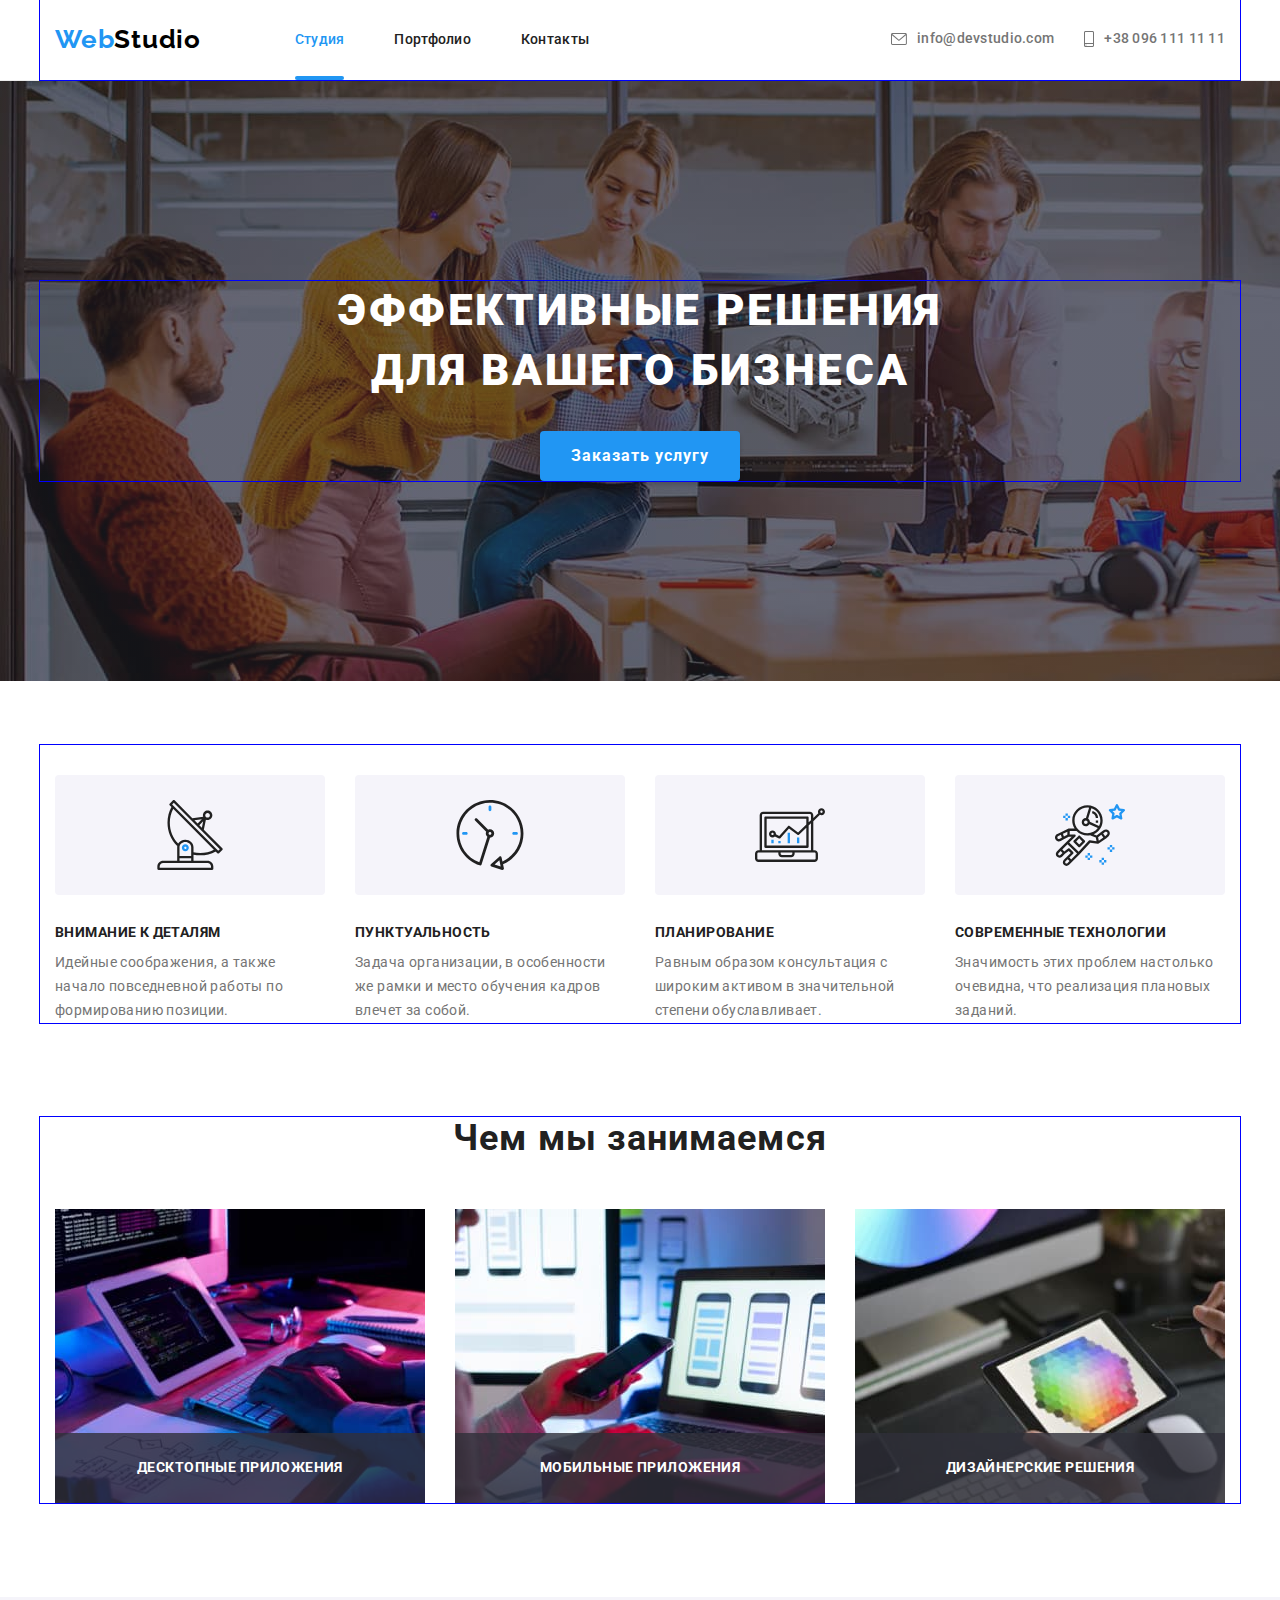
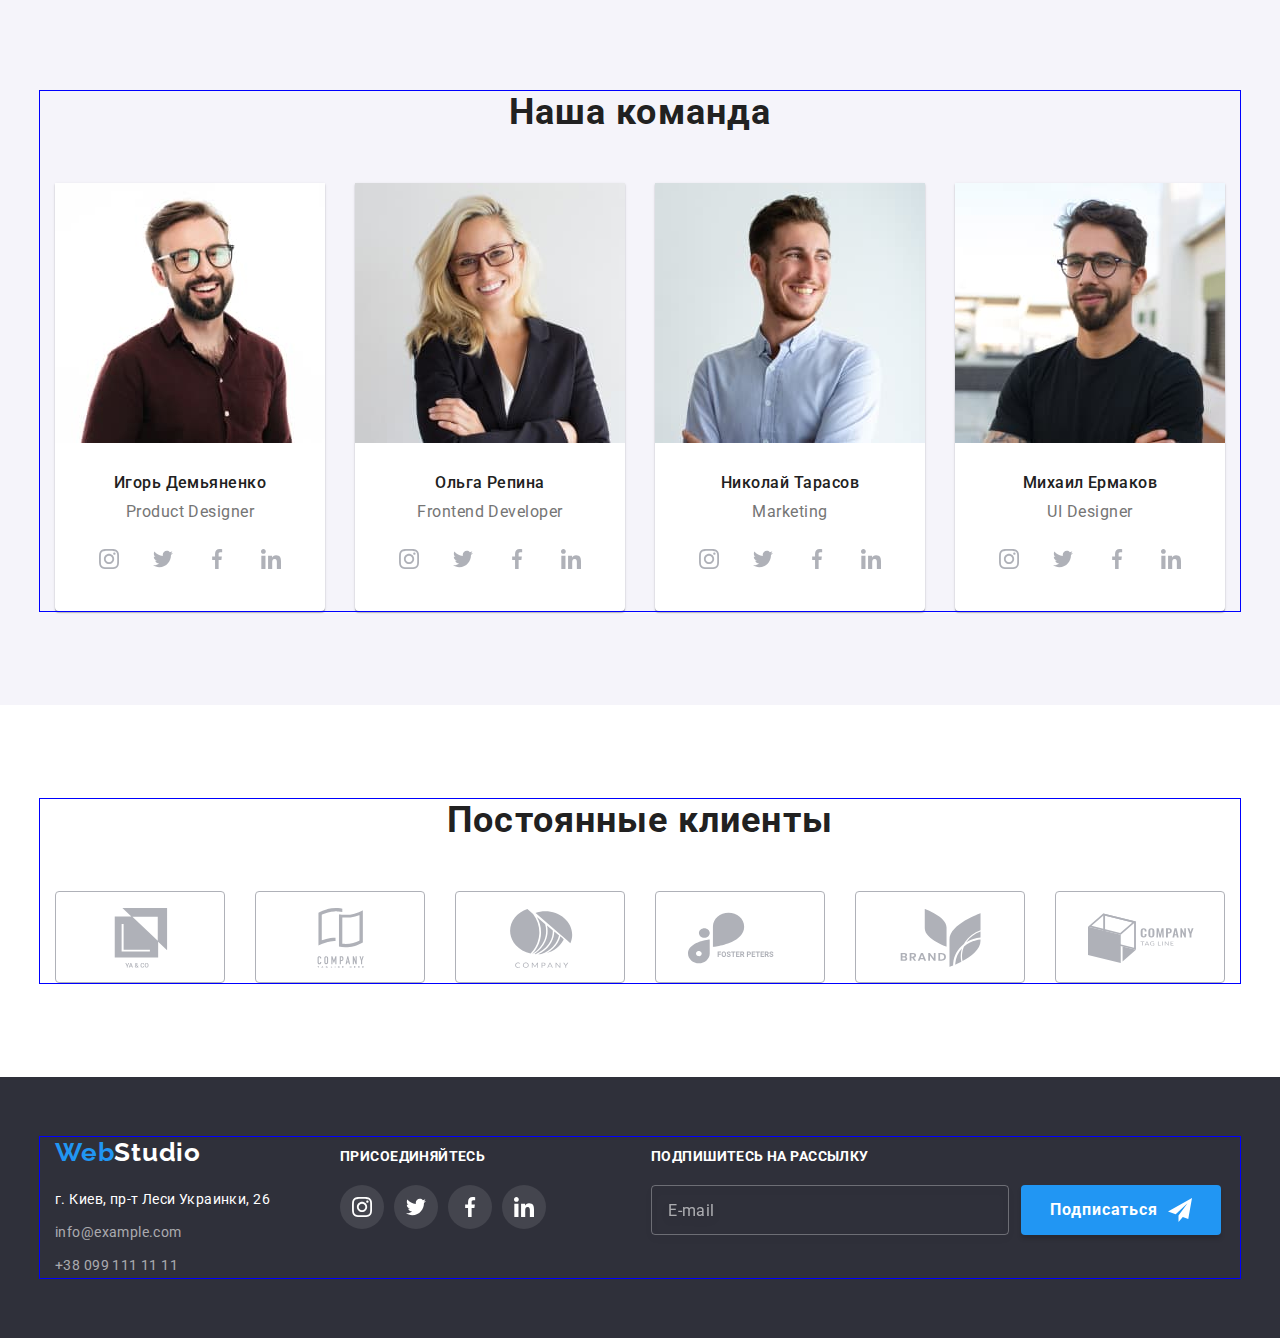
==== commit 60d36b66: "Додає адаптив" ====
--- a/index.html
+++ b/index.html
@@ -232,7 +232,6 @@
                     ../images/studio/section4/mobile-Igor_D-900.jpg 2x
                   "
                   media="(max-width: 480px)"
-                  sizes="450px"
                   type="image/jpeg"
                 />
 
@@ -242,7 +241,6 @@
                     ../images/studio/section4/tablet-Igor_D-708.jpg 2x
                   "
                   media="(min-width: 768px) and (max-width: 1199px)"
-                  sizes="354px"
                   type="image/jpeg"
                 />
 
@@ -252,7 +250,6 @@
                     ../images/studio/section4/laptop-Igor_D-540.jpg 2x
                   "
                   media="(min-width: 1200px)"
-                  sizes="270"
                   type="image/jpeg"
                 />
 
@@ -261,6 +258,7 @@
                   src="../images/studio/section4/mobile-Igor_D-450.jpg"
                   alt="Улыбающийся молодой человек с чёрной бородкой
                     в очках, в коричневой рубашке"
+                  width="100%"
                 />
               </picture>
 
@@ -341,6 +339,7 @@
                   src="../images/studio/section4/mobile-Olga_R.jpg"
                   alt="Улыбающаяся девушка в очках, 
                     в черном пиджаке"
+                  width="100%"
                 />
               </picture>
 
@@ -421,6 +420,7 @@
                   src="../images/studio/section4/mobile-Nikolay_T.jpg"
                   alt="Улыбающийся молодой челвек
                      в светло-голубой рубашке"
+                  width="100%"
                 />
               </picture>
 
@@ -501,6 +501,7 @@
                   src="../images/studio/section4/mobile-Mikhail_E.jpg"
                   alt="Улыбающийся молодой человек с черной бородкой,
                     в очках, в чёрной футболке"
+                  width="100%"
                 />
               </picture>
 
@@ -608,68 +609,70 @@
     <!--Подвал-->
     <footer class="footer">
       <div class="container footer__container">
-        <div class="footer__box">
-          <a href="./index.html" class="logo-footer"
-            >Web<span class="logo-footer__color">Studio</span></a
-          >
-          <address class="address">
-            <ul class="address__list">
-              <li class="address__item">
-                <a
-                  class="address__link address__link--color"
-                  href="https://goo.gl/maps/urmdaWCt248vLgHYA"
-                  target="_blank"
-                  rel="noreferrer noopener"
-                >
-                  г. Киев, пр-т Леси Украинки, 26</a
-                >
+        <div class="footer__block">
+          <div class="footer__box">
+            <a href="./index.html" class="logo-footer"
+              >Web<span class="logo-footer__color">Studio</span></a
+            >
+            <address class="address">
+              <ul class="address__list">
+                <li class="address__item">
+                  <a
+                    class="address__link address__link--color"
+                    href="https://goo.gl/maps/urmdaWCt248vLgHYA"
+                    target="_blank"
+                    rel="noreferrer noopener"
+                  >
+                    г. Киев, пр-т Леси Украинки, 26</a
+                  >
+                </li>
+                <li class="address__item">
+                  <a class="address__link" href="mailto:info@example.com">info@example.com</a>
+                </li>
+                <li class="address__item">
+                  <a class="address__link" href="tel:+380991111111">+38 099 111 11 11</a>
+                </li>
+              </ul>
+            </address>
+          </div>
+
+          <div class="footer__box-link">
+            <p class="footer__title-link">присоединяйтесь</p>
+
+            <ul class="soc-link">
+              <li class="soc-link__item">
+                <a class="soc-link__link" href="">
+                  <svg class="soc-link__icon" width="20" height="20">
+                    <use href="./images/icon-svg/symbol-defs.svg#c-l-instagram"></use>
+                  </svg>
+                </a>
               </li>
-              <li class="address__item">
-                <a class="address__link" href="mailto:info@example.com">info@example.com</a>
+
+              <li class="soc-link__item">
+                <a class="soc-link__link" href="">
+                  <svg class="soc-link__icon" width="20" height="20">
+                    <use href="./images/icon-svg/symbol-defs.svg#c-l-twitter"></use>
+                  </svg>
+                </a>
               </li>
-              <li class="address__item">
-                <a class="address__link" href="tel:+380991111111">+38 099 111 11 11</a>
+
+              <li class="soc-link__item">
+                <a class="soc-link__link" href="">
+                  <svg class="soc-link__icon" width="20" height="20">
+                    <use href="./images/icon-svg/symbol-defs.svg#c-l-facebook"></use>
+                  </svg>
+                </a>
+              </li>
+
+              <li class="soc-link__item">
+                <a class="soc-link__link" href="">
+                  <svg class="soc-link__icon" width="20" height="20">
+                    <use href="./images/icon-svg/symbol-defs.svg#c-l-linkedin"></use>
+                  </svg>
+                </a>
               </li>
             </ul>
-          </address>
-        </div>
-
-        <div class="footer__box-link">
-          <p class="footer__title-link">присоединяйтесь</p>
-
-          <ul class="soc-link">
-            <li class="soc-link__item">
-              <a class="soc-link__link" href="">
-                <svg class="soc-link__icon" width="20" height="20">
-                  <use href="./images/icon-svg/symbol-defs.svg#c-l-instagram"></use>
-                </svg>
-              </a>
-            </li>
-
-            <li class="soc-link__item">
-              <a class="soc-link__link" href="">
-                <svg class="soc-link__icon" width="20" height="20">
-                  <use href="./images/icon-svg/symbol-defs.svg#c-l-twitter"></use>
-                </svg>
-              </a>
-            </li>
-
-            <li class="soc-link__item">
-              <a class="soc-link__link" href="">
-                <svg class="soc-link__icon" width="20" height="20">
-                  <use href="./images/icon-svg/symbol-defs.svg#c-l-facebook"></use>
-                </svg>
-              </a>
-            </li>
-
-            <li class="soc-link__item">
-              <a class="soc-link__link" href="">
-                <svg class="soc-link__icon" width="20" height="20">
-                  <use href="./images/icon-svg/symbol-defs.svg#c-l-linkedin"></use>
-                </svg>
-              </a>
-            </li>
-          </ul>
+          </div>
         </div>
 
         <div class="footer__box-mailing">
--- a/css/main.min.css
+++ b/css/main.min.css
@@ -1 +1 @@
-/*! modern-normalize v1.1.0 | MIT License | https://github.com/sindresorhus/modern-normalize */*,::before,::after{-webkit-box-sizing:border-box;box-sizing:border-box}html{line-height:1.15;-webkit-text-size-adjust:100%;-moz-tab-size:4;-o-tab-size:4;tab-size:4}body{margin:0;font-family:system-ui,-apple-system,"Segoe UI",Roboto,Helvetica,Arial,sans-serif,"Apple Color Emoji","Segoe UI Emoji"}hr{height:0;color:inherit}abbr[title]{-webkit-text-decoration:underline dotted;text-decoration:underline dotted}b,strong{font-weight:bolder}code,kbd,samp,pre{font-family:ui-monospace,SFMono-Regular,Consolas,"Liberation Mono",Menlo,monospace;font-size:1em}small{font-size:80%}sub,sup{font-size:75%;line-height:0;position:relative;vertical-align:baseline}sub{bottom:-0.25em}sup{top:-0.5em}table{text-indent:0;border-color:inherit}button,input,optgroup,select,textarea{font-family:inherit;font-size:100%;line-height:1.15;margin:0}button,select{text-transform:none}button,[type=button],[type=reset],[type=submit]{-webkit-appearance:button}::-moz-focus-inner{border-style:none;padding:0}:-moz-focusring{outline:1px dotted ButtonText}:-moz-ui-invalid{box-shadow:none}legend{padding:0}progress{vertical-align:baseline}::-webkit-inner-spin-button,::-webkit-outer-spin-button{height:auto}[type=search]{-webkit-appearance:textfield;outline-offset:-2px}::-webkit-search-decoration{-webkit-appearance:none}::-webkit-file-upload-button{-webkit-appearance:button;font:inherit}summary{display:list-item}h1,h2,h3,h4,h5,h6,ul,p{margin:0}ul{list-style:none;padding-left:0}a{text-decoration:none}img{display:block}body{font-family:Roboto,sans-serif;color:#212121;background-color:#fff}.container{max-width:320px;padding-left:15px;padding-right:15px;margin:0 auto;outline:1px solid blue}@media screen and (min-width: 480px){.container{max-width:480px}}@media screen and (min-width: 768px){.container{max-width:768px}}@media screen and (min-width: 1200px){.container{max-width:1200px}}.button-service{display:block;height:50px;width:200px;padding:10px 0;font-family:inherit;font-weight:700;font-size:16px;line-height:1.88;text-align:center;letter-spacing:.06em;color:#fff;background-color:#2196f3;-webkit-box-shadow:0px 4px 4px rgba(0,0,0,.15);box-shadow:0px 4px 4px rgba(0,0,0,.15);border-radius:4px;border-radius:4px;border:rgba(0,0,0,0);cursor:pointer}.logo{font-family:Raleway,sans-serif;font-weight:700;font-size:24px;line-height:1.17;letter-spacing:.03em;text-decoration:none;color:#2196f3}.work__title{position:absolute;width:1px;height:1px;margin:-1px;border:0;padding:0;clip:rect(0 0 0 0);overflow:hidden}.header{background-color:#fff;border-bottom:1px solid #ececec}.header__container{position:relative;display:-webkit-box;display:-ms-flexbox;display:flex;-webkit-box-align:center;-ms-flex-align:center;align-items:center;-webkit-box-pack:justify;-ms-flex-pack:justify;justify-content:space-between;padding-top:16px;padding-bottom:16px}@media screen and (min-width: 768px){.header__container{padding-top:21px;padding-bottom:21px}}@media screen and (min-width: 1200px){.header__container{padding-top:24px;padding-bottom:25px}}.button-menu{position:absolute;top:10px;right:15px;z-index:50;display:-webkit-inline-box;display:-ms-inline-flexbox;display:inline-flex;-webkit-box-pack:center;-ms-flex-pack:center;justify-content:center;-webkit-box-align:center;-ms-flex-align:center;align-items:center;padding:0;margin:0;border:none;background-color:rgba(0,0,0,0);-webkit-transition:fill 250ms cubic-bezier(0.4, 0, 0.2, 1);transition:fill 250ms cubic-bezier(0.4, 0, 0.2, 1)}@media screen and (min-width: 768px){.button-menu{display:none}}.button-menu:hover,.button-menu:focus{fill:#2196f3}.button-menu .button-menu__close{display:none}.button-menu.is-open .button-menu__close{display:block}.button-menu.is-open .button-menu__menu{display:none}@media screen and (max-width: 767px){.menu-container{display:none;position:fixed;left:0;top:0;padding:48px 0 48px 40px;width:100%;background:#fff;-webkit-box-shadow:0px 4px 8px rgba(0,0,0,.04),0px 2px 4px rgba(0,0,0,.08),0px 1px 3px rgba(0,0,0,.16);box-shadow:0px 4px 8px rgba(0,0,0,.04),0px 2px 4px rgba(0,0,0,.08),0px 1px 3px rgba(0,0,0,.16)}.menu-container.is-open{display:block}}@media screen and (min-width: 768px){.menu-container{display:-webkit-box;display:-ms-flexbox;display:flex;-webkit-box-align:center;-ms-flex-align:center;align-items:center}}.social-web{display:-webkit-box;display:-ms-flexbox;display:flex}.social-web__item:not(:last-child){padding-right:10px;border-right:1px solid rgba(33,33,33,.2)}.social-web__item:not(:first-child){padding-left:10px}@media screen and (min-width: 768px){.social-web{display:none}}.social-web .social-web__link{font-weight:500;font-size:18px;line-height:1.22;letter-spacing:.02em;color:#2196f3}.logo__header{color:#000}@media screen and (min-width: 768px){.logo{margin-right:88px}}@media screen and (min-width: 768px)and (min-width: 1200px){.logo{margin-right:93px;font-size:26px;line-height:1.19}}@media screen and (max-width: 767px){.nav{margin-bottom:302px}}@media screen and (max-width: 767px){.nav__item:not(:last-child){margin-bottom:32px}}@media screen and (min-width: 768px){.nav{display:-webkit-box;display:-ms-flexbox;display:flex;-webkit-box-align:center;-ms-flex-align:center;align-items:center;margin-right:84px}}@media screen and (min-width: 768px)and (min-width: 1200px){.nav{margin-right:302px}}@media screen and (min-width: 768px){.nav__item:not(:last-child){margin-right:50px}}.nav__link{font-weight:500;font-size:40px;line-height:1.18;letter-spacing:.02em;color:#212121;-webkit-transition:color 250ms cubic-bezier(0.4, 0, 0.2, 1);transition:color 250ms cubic-bezier(0.4, 0, 0.2, 1)}.nav__link:hover,.nav__link:focus{color:#2196f3}@media screen and (min-width: 768px){.nav__link{font-size:14px;line-height:1.14}}.nav__link--accent{color:#2196f3}@media screen and (min-width: 768px){.nav__link--accent{position:relative}.nav__link--accent::after{content:"";position:absolute;left:0;top:46px;display:block;width:100%;height:4px;background-color:#2196f3;border-radius:2px}}@media screen and (min-width: 768px)and (min-width: 1200px){.nav__link--accent::after{top:45px}}.feedback{display:-webkit-box;display:-ms-flexbox;display:flex}@media screen and (max-width: 767px){.feedback{-webkit-box-orient:vertical;-webkit-box-direction:reverse;-ms-flex-direction:column-reverse;flex-direction:column-reverse;margin-bottom:64px}}@media screen and (min-width: 768px)and (max-width: 1199px){.feedback{-webkit-box-orient:vertical;-webkit-box-direction:normal;-ms-flex-direction:column;flex-direction:column}}@media screen and (min-width: 1200px){.feedback{-webkit-box-align:center;-ms-flex-align:center;align-items:center;margin-left:auto}.feedback__item:not(:last-child){margin-right:30px}}@media screen and (max-width: 767px){.feedback__item:not(:first-child){margin-bottom:32px}}@media screen and (min-width: 768px)and (max-width: 1199px){.feedback__item:not(:last-child){margin-bottom:10px}}.feedback__link{display:-webkit-box;display:-ms-flexbox;display:flex;-webkit-box-align:center;-ms-flex-align:center;align-items:center;-webkit-transition:color 250ms cubic-bezier(0.4, 0, 0.2, 1);transition:color 250ms cubic-bezier(0.4, 0, 0.2, 1)}.feedback__link:hover,.feedback__link:focus{color:#2196f3;fill:currentColor}.feedback__link--tel{font-weight:500;font-size:34px;line-height:1.18;letter-spacing:.02em;color:#2196f3}@media screen and (min-width: 768px){.feedback__link--tel{font-size:12px;line-height:1.17;color:#757575}}@media screen and (min-width: 768px)and (min-width: 1200px){.feedback__link--tel{font-size:14px;line-height:1.14}}.feedback__link--mail{font-weight:500;font-size:24px;line-height:1.17;letter-spacing:.02em;color:#757575}@media screen and (min-width: 768px){.feedback__link--mail{font-size:12px}}@media screen and (min-width: 768px)and (min-width: 1200px){.feedback__link--mail{font-size:14px;line-height:1.14}}.feedback__icon{display:none}@media screen and (min-width: 768px){.feedback__icon{display:block;margin-right:8px;fill:currentColor}}@media screen and (min-width: 1200px){.feedback__icon{margin-right:10px}}@media screen and (max-width: 767px){.feedback__icon--mail{width:14px;height:10px}}@media screen and (max-width: 767px){.feedback__icon--tel{width:10px;height:14px}}.hero{padding-top:118px;padding-bottom:118px;max-width:480px;height:400px;margin-left:auto;margin-right:auto;background-color:#2f303a;background-image:-webkit-gradient(linear, left top, right top, from(rgba(47, 48, 58, 0.4)), to(rgba(47, 48, 58, 0.4))),url("../images/bg-images/bg-image-mobile.jpg");background-image:linear-gradient(to right, rgba(47, 48, 58, 0.4), rgba(47, 48, 58, 0.4)),url("../images/bg-images/bg-image-mobile.jpg");background-size:480px 400px}@media(min-device-pixel-ratio: 2),(-webkit-min-device-pixel-ratio: 2),(min-resolution: 192dpi),(min-resolution: 2dppx){.hero{background-image:url("../images/bg-images/bg-image-mobile@2x.jpg")}}@media screen and (min-width: 768px){.hero{max-width:768px;background-image:-webkit-gradient(linear, left top, right top, from(rgba(47, 48, 58, 0.4)), to(rgba(47, 48, 58, 0.4))),url("../images/bg-images/bg-image-tablet.jpg");background-image:linear-gradient(to right, rgba(47, 48, 58, 0.4), rgba(47, 48, 58, 0.4)),url("../images/bg-images/bg-image-tablet.jpg");background-size:768px}}@media screen and (min-width: 768px)and (min-device-pixel-ratio: 2),screen and (min-width: 768px)and (-webkit-min-device-pixel-ratio: 2),screen and (min-width: 768px)and (min-resolution: 192dpi),screen and (min-width: 768px)and (min-resolution: 2dppx){.hero{background-image:url("../images/bg-images/bg-image-tablet@2x.jpg")}}@media screen and (min-width: 1200px){.hero{padding-top:200px;padding-bottom:200px;max-width:1600px;height:600px;background-image:-webkit-gradient(linear, left top, right top, from(rgba(47, 48, 58, 0.4)), to(rgba(47, 48, 58, 0.4))),url("../images/bg-images/bg-image-laptop.jpg");background-image:linear-gradient(to right, rgba(47, 48, 58, 0.4), rgba(47, 48, 58, 0.4)),url("../images/bg-images/bg-image-laptop.jpg");background-size:1600px 600px}}@media screen and (min-width: 1200px)and (min-device-pixel-ratio: 2),screen and (min-width: 1200px)and (-webkit-min-device-pixel-ratio: 2),screen and (min-width: 1200px)and (min-resolution: 192dpi),screen and (min-width: 1200px)and (min-resolution: 2dppx){.hero{background-image:url("../images/bg-images/bg-image-laptop@2x.jpg")}}.hero__title{max-width:360px;margin-left:auto;margin-right:auto;margin-bottom:30px;font-weight:900;font-size:26px;line-height:1.6;text-align:center;letter-spacing:.06em;text-transform:uppercase;color:#fff}@media screen and (min-width: 1200px){.hero__title{max-width:696px;margin-top:0;font-size:44px;line-height:1.36}}.button-service{margin-left:auto;margin-right:auto}.work{padding-top:60px}@media screen and (min-width: 1200px){.work{padding-top:94px}}.examples{margin-left:-30px;margin-top:-30px}@media screen and (min-width: 768px){.examples{display:-webkit-box;display:-ms-flexbox;display:flex;-ms-flex-wrap:wrap;flex-wrap:wrap}}.examples__item{margin-left:30px;margin-top:30px;-ms-flex-preferred-size:calc(50% - 30px);flex-basis:calc(50% - 30px)}@media screen and (min-width: 1200px){.examples__item{-ms-flex-preferred-size:calc(25% - 30px);flex-basis:calc(25% - 30px)}}.examples__box{display:-webkit-inline-box;display:-ms-inline-flexbox;display:inline-flex;-webkit-box-pack:center;-ms-flex-pack:center;justify-content:center;-webkit-box-align:center;-ms-flex-align:center;align-items:center;max-width:450px;width:100%;height:120px;margin-bottom:30px;background-color:#f5f4fa;border-radius:4px}@media screen and (min-width: 768px){.examples__box{width:354px}}@media screen and (min-width: 1200px){.examples__box{width:270px}}.examples__title{margin-bottom:10px;font-size:14px;line-height:1.14;letter-spacing:.03em;text-transform:uppercase}@media screen and (max-width: 480px){.examples__title{text-align:center}}.examples__text{font-size:14px;line-height:1.71;letter-spacing:.03em;color:#757575}.technology{padding-top:94px;padding-bottom:94px}@media screen and (max-width: 1199px){.technology{display:none}}.technology__title{margin-bottom:50px;font-size:36px;line-height:1.17;text-align:center;letter-spacing:.03em}.technology__list{display:-webkit-box;display:-ms-flexbox;display:flex;padding-left:0}.technology__product{position:relative;-ms-flex-preferred-size:calc(100% - 20px);flex-basis:calc(100% - 20px);margin-right:30px}.technology__product:nth-child(3n){margin-right:0}.technology__card{display:block;max-width:100%}.technology__box{position:absolute;left:0;bottom:0;width:100%;height:70px;padding-top:27px;padding-bottom:27px;background:rgba(47,48,58,.8)}.technologi__text{font-weight:700;font-size:14px;line-height:1.14;text-align:center;letter-spacing:.03em;text-transform:uppercase;color:#fff}.team{padding-top:60px;padding-bottom:60px;background-color:#f5f4fa}@media screen and (min-width: 1200px){.team{padding-top:94px;padding-bottom:94px}}.team__title{padding-bottom:30px;font-size:28px;line-height:1.19;text-align:center;letter-spacing:.03em}@media screen and (min-width: 1200px){.team__title{padding-bottom:50px;font-size:36px;line-height:1.17}}.specialist{margin-top:-30px;margin-left:-30px}@media screen and (min-width: 768px){.specialist{display:-webkit-box;display:-ms-flexbox;display:flex;-ms-flex-wrap:wrap;flex-wrap:wrap}}.specialist__item{margin-top:30px;margin-left:30px;background-color:#fff;-webkit-box-shadow:0px 1px 3px rgba(0,0,0,.12),0px 1px 1px rgba(0,0,0,.14),0px 2px 1px rgba(0,0,0,.2);box-shadow:0px 1px 3px rgba(0,0,0,.12),0px 1px 1px rgba(0,0,0,.14),0px 2px 1px rgba(0,0,0,.2);border-radius:0px 0px 4px 4px;border-color:rgba(0,0,0,0)}@media screen and (min-width: 768px){.specialist__item{-ms-flex-preferred-size:calc(50% - 30px);flex-basis:calc(50% - 30px)}}@media screen and (min-width: 1200px){.specialist__item{-ms-flex-preferred-size:calc(25% - 30px);flex-basis:calc(25% - 30px)}}.specialist__name{margin-bottom:10px;font-weight:500;font-size:16px;line-height:1.19;text-align:center;letter-spacing:.03em}.specialist__profession{margin-bottom:16px;line-height:1.19;text-align:center;letter-spacing:.03em;color:#757575}.specialist__info{padding-top:30px;padding-bottom:30px}.social-link{display:-webkit-box;display:-ms-flexbox;display:flex;-webkit-box-pack:center;-ms-flex-pack:center;justify-content:center}.social-link__item:not(:last-child){margin-right:10px}.social-link__link{display:block;height:44px;width:44px;padding:12px;border-radius:50%;fill:#afb1b8;-webkit-transition:background-color 250ms cubic-bezier(0.4, 0, 0.2, 1);transition:background-color 250ms cubic-bezier(0.4, 0, 0.2, 1)}.social-link__icon{-webkit-transition:fill 250ms cubic-bezier(0.4, 0, 0.2, 1);transition:fill 250ms cubic-bezier(0.4, 0, 0.2, 1)}.social-link__link:hover,.social-link__link:focus{background-color:#2196f3;fill:#fff}.clients{padding-top:60px;padding-bottom:60px}@media screen and (min-width: 1200px){.clients{padding-top:94px;padding-bottom:94px}}.clients__title{margin-bottom:30px;font-size:28px;line-height:1.19;text-align:center;letter-spacing:.03em;color:#212121}@media screen and (min-width: 1200px){.clients__title{margin-bottom:50px}}@media screen and (min-width: 1200px){.clients__title{font-size:36px;line-height:1.17}}.clients__list{display:-webkit-box;display:-ms-flexbox;display:flex;-ms-flex-wrap:wrap;flex-wrap:wrap;margin-top:-30px;margin-left:-30px}.clients__link{display:block;width:210px;height:92px;padding:16px 52px;margin-top:30px;margin-left:30px;border:1px solid #afb1b8;border-radius:4px;fill:#afb1b8;-webkit-transition-property:border-color,fill;transition-property:border-color,fill;-webkit-transition-duration:250ms;transition-duration:250ms;-webkit-transition-timing-function:cubic-bezier(0.4, 0, 0.2, 1);transition-timing-function:cubic-bezier(0.4, 0, 0.2, 1)}@media screen and (min-width: 768px){.clients__link{width:226px;height:92px;padding:16px 60px}}@media screen and (min-width: 1200px){.clients__link{padding:16px 32px;width:170px;height:92px}}.clients__link:hover,.clients__link:focus{border-color:#2196f3;fill:#2196f3}/*# sourceMappingURL=main.min.css.map */+/*! modern-normalize v1.1.0 | MIT License | https://github.com/sindresorhus/modern-normalize */*,::before,::after{-webkit-box-sizing:border-box;box-sizing:border-box}html{line-height:1.15;-webkit-text-size-adjust:100%;-moz-tab-size:4;-o-tab-size:4;tab-size:4}body{margin:0;font-family:system-ui,-apple-system,"Segoe UI",Roboto,Helvetica,Arial,sans-serif,"Apple Color Emoji","Segoe UI Emoji"}hr{height:0;color:inherit}abbr[title]{-webkit-text-decoration:underline dotted;text-decoration:underline dotted}b,strong{font-weight:bolder}code,kbd,samp,pre{font-family:ui-monospace,SFMono-Regular,Consolas,"Liberation Mono",Menlo,monospace;font-size:1em}small{font-size:80%}sub,sup{font-size:75%;line-height:0;position:relative;vertical-align:baseline}sub{bottom:-0.25em}sup{top:-0.5em}table{text-indent:0;border-color:inherit}button,input,optgroup,select,textarea{font-family:inherit;font-size:100%;line-height:1.15;margin:0}button,select{text-transform:none}button,[type=button],[type=reset],[type=submit]{-webkit-appearance:button}::-moz-focus-inner{border-style:none;padding:0}:-moz-focusring{outline:1px dotted ButtonText}:-moz-ui-invalid{box-shadow:none}legend{padding:0}progress{vertical-align:baseline}::-webkit-inner-spin-button,::-webkit-outer-spin-button{height:auto}[type=search]{-webkit-appearance:textfield;outline-offset:-2px}::-webkit-search-decoration{-webkit-appearance:none}::-webkit-file-upload-button{-webkit-appearance:button;font:inherit}summary{display:list-item}h1,h2,h3,h4,h5,h6,ul,p{margin:0}ul{list-style:none;padding-left:0}a{text-decoration:none}img{display:block}body{font-family:Roboto,sans-serif;color:#212121;background-color:#fff}.container{min-width:320px;padding-left:15px;padding-right:15px;margin-left:auto;margin-right:auto;max-width:480px;outline:1px solid blue}@media screen and (min-width: 768px){.container{max-width:768px}}@media screen and (min-width: 1200px){.container{max-width:1200px}}.button-mailing,.button-service{display:block;height:50px;width:200px;padding:10px 0;font-family:inherit;font-weight:700;font-size:16px;line-height:1.88;text-align:center;letter-spacing:.06em;color:#fff;background-color:#2196f3;-webkit-box-shadow:0px 4px 4px rgba(0,0,0,.15);box-shadow:0px 4px 4px rgba(0,0,0,.15);border-radius:4px;border-radius:4px;border:rgba(0,0,0,0);cursor:pointer}.logo-footer,.logo{font-family:Raleway,sans-serif;font-weight:700;font-size:24px;line-height:1.17;letter-spacing:.03em;text-decoration:none;color:#2196f3}.filtres-title,.work__title{position:absolute;width:1px;height:1px;margin:-1px;border:0;padding:0;clip:rect(0 0 0 0);overflow:hidden}.header{background-color:#fff;border-bottom:1px solid #ececec}.header__container{position:relative;display:-webkit-box;display:-ms-flexbox;display:flex;-webkit-box-align:center;-ms-flex-align:center;align-items:center;-webkit-box-pack:justify;-ms-flex-pack:justify;justify-content:space-between;padding-top:16px;padding-bottom:16px}@media screen and (min-width: 768px){.header__container{padding-top:21px;padding-bottom:21px}}@media screen and (min-width: 1200px){.header__container{padding-top:24px;padding-bottom:25px}}.button-menu{position:absolute;top:10px;right:15px;z-index:50;display:-webkit-inline-box;display:-ms-inline-flexbox;display:inline-flex;-webkit-box-pack:center;-ms-flex-pack:center;justify-content:center;-webkit-box-align:center;-ms-flex-align:center;align-items:center;padding:0;margin:0;border:none;background-color:rgba(0,0,0,0);-webkit-transition:fill 250ms cubic-bezier(0.4, 0, 0.2, 1);transition:fill 250ms cubic-bezier(0.4, 0, 0.2, 1)}@media screen and (min-width: 768px){.button-menu{display:none}}.button-menu:hover,.button-menu:focus{fill:#2196f3}.button-menu .button-menu__close{display:none}.button-menu.is-open .button-menu__close{display:block}.button-menu.is-open .button-menu__menu{display:none}@media screen and (max-width: 767px){.menu-container{display:none;position:fixed;left:0;top:0;padding:48px 0 48px 40px;width:100%;background:#fff;-webkit-box-shadow:0px 4px 8px rgba(0,0,0,.04),0px 2px 4px rgba(0,0,0,.08),0px 1px 3px rgba(0,0,0,.16);box-shadow:0px 4px 8px rgba(0,0,0,.04),0px 2px 4px rgba(0,0,0,.08),0px 1px 3px rgba(0,0,0,.16)}.menu-container.is-open{display:block}}@media screen and (min-width: 768px){.menu-container{display:-webkit-box;display:-ms-flexbox;display:flex;-webkit-box-align:center;-ms-flex-align:center;align-items:center}}.social-web{display:-webkit-box;display:-ms-flexbox;display:flex}.social-web__item:not(:last-child){padding-right:10px;border-right:1px solid rgba(33,33,33,.2)}.social-web__item:not(:first-child){padding-left:10px}@media screen and (min-width: 768px){.social-web{display:none}}.social-web .social-web__link{font-weight:500;font-size:18px;line-height:1.22;letter-spacing:.02em;color:#2196f3}.logo__header{color:#000}@media screen and (min-width: 768px){.logo{margin-right:88px}}@media screen and (min-width: 768px)and (min-width: 1200px){.logo{margin-right:93px;font-size:26px;line-height:1.19}}@media screen and (max-width: 767px){.nav{margin-bottom:302px}}@media screen and (max-width: 767px){.nav__item:not(:last-child){margin-bottom:32px}}@media screen and (min-width: 768px){.nav{display:-webkit-box;display:-ms-flexbox;display:flex;-webkit-box-align:center;-ms-flex-align:center;align-items:center;margin-right:84px}}@media screen and (min-width: 768px)and (min-width: 1200px){.nav{margin-right:302px}}@media screen and (min-width: 768px){.nav__item:not(:last-child){margin-right:50px}}.nav__link{font-weight:500;font-size:40px;line-height:1.18;letter-spacing:.02em;color:#212121;-webkit-transition:color 250ms cubic-bezier(0.4, 0, 0.2, 1);transition:color 250ms cubic-bezier(0.4, 0, 0.2, 1)}.nav__link:hover,.nav__link:focus{color:#2196f3}@media screen and (min-width: 768px){.nav__link{font-size:14px;line-height:1.14}}.nav__link--accent{color:#2196f3}@media screen and (min-width: 768px){.nav__link--accent{position:relative}.nav__link--accent::after{content:"";position:absolute;left:0;top:46px;display:block;width:100%;height:4px;background-color:#2196f3;border-radius:2px}}@media screen and (min-width: 768px)and (min-width: 1200px){.nav__link--accent::after{top:45px}}.feedback{display:-webkit-box;display:-ms-flexbox;display:flex}@media screen and (max-width: 767px){.feedback{-webkit-box-orient:vertical;-webkit-box-direction:reverse;-ms-flex-direction:column-reverse;flex-direction:column-reverse;margin-bottom:64px}}@media screen and (min-width: 768px)and (max-width: 1199px){.feedback{-webkit-box-orient:vertical;-webkit-box-direction:normal;-ms-flex-direction:column;flex-direction:column}}@media screen and (min-width: 1200px){.feedback{-webkit-box-align:center;-ms-flex-align:center;align-items:center;margin-left:auto}.feedback__item:not(:last-child){margin-right:30px}}@media screen and (max-width: 767px){.feedback__item:not(:first-child){margin-bottom:32px}}@media screen and (min-width: 768px)and (max-width: 1199px){.feedback__item:not(:last-child){margin-bottom:10px}}.feedback__link{display:-webkit-box;display:-ms-flexbox;display:flex;-webkit-box-align:center;-ms-flex-align:center;align-items:center;-webkit-transition:color 250ms cubic-bezier(0.4, 0, 0.2, 1);transition:color 250ms cubic-bezier(0.4, 0, 0.2, 1)}.feedback__link:hover,.feedback__link:focus{color:#2196f3;fill:currentColor}.feedback__link--tel{font-weight:500;font-size:34px;line-height:1.18;letter-spacing:.02em;color:#2196f3}@media screen and (min-width: 768px){.feedback__link--tel{font-size:12px;line-height:1.17;color:#757575}}@media screen and (min-width: 768px)and (min-width: 1200px){.feedback__link--tel{font-size:14px;line-height:1.14}}.feedback__link--mail{font-weight:500;font-size:24px;line-height:1.17;letter-spacing:.02em;color:#757575}@media screen and (min-width: 768px){.feedback__link--mail{font-size:12px}}@media screen and (min-width: 768px)and (min-width: 1200px){.feedback__link--mail{font-size:14px;line-height:1.14}}.feedback__icon{display:none}@media screen and (min-width: 768px){.feedback__icon{display:block;margin-right:8px;fill:currentColor}}@media screen and (min-width: 1200px){.feedback__icon{margin-right:10px}}@media screen and (max-width: 767px){.feedback__icon--mail{width:14px;height:10px}}@media screen and (max-width: 767px){.feedback__icon--tel{width:10px;height:14px}}.hero{padding-top:118px;padding-bottom:118px;max-width:480px;height:400px;margin-left:auto;margin-right:auto;background-color:#2f303a;background-image:-webkit-gradient(linear, left top, right top, from(rgba(47, 48, 58, 0.4)), to(rgba(47, 48, 58, 0.4))),url("../images/bg-images/bg-image-mobile.jpg");background-image:linear-gradient(to right, rgba(47, 48, 58, 0.4), rgba(47, 48, 58, 0.4)),url("../images/bg-images/bg-image-mobile.jpg");background-size:480px 400px}@media(min-device-pixel-ratio: 2),(-webkit-min-device-pixel-ratio: 2),(min-resolution: 192dpi),(min-resolution: 2dppx){.hero{background-image:url("../images/bg-images/bg-image-mobile@2x.jpg")}}@media screen and (min-width: 768px){.hero{max-width:768px;background-image:-webkit-gradient(linear, left top, right top, from(rgba(47, 48, 58, 0.4)), to(rgba(47, 48, 58, 0.4))),url("../images/bg-images/bg-image-tablet.jpg");background-image:linear-gradient(to right, rgba(47, 48, 58, 0.4), rgba(47, 48, 58, 0.4)),url("../images/bg-images/bg-image-tablet.jpg");background-size:768px}}@media screen and (min-width: 768px)and (min-device-pixel-ratio: 2),screen and (min-width: 768px)and (-webkit-min-device-pixel-ratio: 2),screen and (min-width: 768px)and (min-resolution: 192dpi),screen and (min-width: 768px)and (min-resolution: 2dppx){.hero{background-image:url("../images/bg-images/bg-image-tablet@2x.jpg")}}@media screen and (min-width: 1200px){.hero{padding-top:200px;padding-bottom:200px;max-width:1600px;height:600px;background-image:-webkit-gradient(linear, left top, right top, from(rgba(47, 48, 58, 0.4)), to(rgba(47, 48, 58, 0.4))),url("../images/bg-images/bg-image-laptop.jpg");background-image:linear-gradient(to right, rgba(47, 48, 58, 0.4), rgba(47, 48, 58, 0.4)),url("../images/bg-images/bg-image-laptop.jpg");background-size:1600px 600px}}@media screen and (min-width: 1200px)and (min-device-pixel-ratio: 2),screen and (min-width: 1200px)and (-webkit-min-device-pixel-ratio: 2),screen and (min-width: 1200px)and (min-resolution: 192dpi),screen and (min-width: 1200px)and (min-resolution: 2dppx){.hero{background-image:url("../images/bg-images/bg-image-laptop@2x.jpg")}}.hero__title{max-width:360px;margin-left:auto;margin-right:auto;margin-bottom:30px;font-weight:900;font-size:26px;line-height:1.6;text-align:center;letter-spacing:.06em;text-transform:uppercase;color:#fff}@media screen and (min-width: 1200px){.hero__title{max-width:696px;margin-top:0;font-size:44px;line-height:1.36}}.button-service{margin-left:auto;margin-right:auto}.work{padding-top:60px}@media screen and (min-width: 1200px){.work{padding-top:94px}}.examples{margin-left:-30px;margin-top:-30px}@media screen and (min-width: 768px){.examples{display:-webkit-box;display:-ms-flexbox;display:flex;-ms-flex-wrap:wrap;flex-wrap:wrap}}.examples__item{margin-left:30px;margin-top:30px;-ms-flex-preferred-size:calc(50% - 30px);flex-basis:calc(50% - 30px)}@media screen and (min-width: 1200px){.examples__item{-ms-flex-preferred-size:calc(25% - 30px);flex-basis:calc(25% - 30px)}}.examples__box{display:-webkit-inline-box;display:-ms-inline-flexbox;display:inline-flex;-webkit-box-pack:center;-ms-flex-pack:center;justify-content:center;-webkit-box-align:center;-ms-flex-align:center;align-items:center;max-width:450px;width:100%;height:120px;margin-bottom:30px;background-color:#f5f4fa;border-radius:4px}@media screen and (min-width: 768px){.examples__box{width:354px}}@media screen and (min-width: 1200px){.examples__box{width:270px}}.examples__title{margin-bottom:10px;font-size:14px;line-height:1.14;letter-spacing:.03em;text-transform:uppercase}@media screen and (max-width: 480px){.examples__title{text-align:center}}.examples__text{font-size:14px;line-height:1.71;letter-spacing:.03em;color:#757575}.technology{padding-top:94px;padding-bottom:94px}@media screen and (max-width: 1199px){.technology{display:none}}.technology__title{margin-bottom:50px;font-size:36px;line-height:1.17;text-align:center;letter-spacing:.03em}.technology__list{display:-webkit-box;display:-ms-flexbox;display:flex;padding-left:0}.technology__product{position:relative;-ms-flex-preferred-size:calc(100% - 20px);flex-basis:calc(100% - 20px);margin-right:30px}.technology__product:nth-child(3n){margin-right:0}.technology__card{display:block;max-width:100%}.technology__box{position:absolute;left:0;bottom:0;width:100%;height:70px;padding-top:27px;padding-bottom:27px;background:rgba(47,48,58,.8)}.technologi__text{font-weight:700;font-size:14px;line-height:1.14;text-align:center;letter-spacing:.03em;text-transform:uppercase;color:#fff}.team{padding-top:60px;padding-bottom:60px;background-color:#f5f4fa}@media screen and (min-width: 1200px){.team{padding-top:94px;padding-bottom:94px}}.team__title{padding-bottom:30px;font-size:28px;line-height:1.19;text-align:center;letter-spacing:.03em}@media screen and (min-width: 1200px){.team__title{padding-bottom:50px;font-size:36px;line-height:1.17}}.specialist{margin-top:-30px;margin-left:-30px}@media screen and (min-width: 768px){.specialist{display:-webkit-box;display:-ms-flexbox;display:flex;-ms-flex-wrap:wrap;flex-wrap:wrap}}.specialist__item{margin-top:30px;margin-left:30px;background-color:#fff;-webkit-box-shadow:0px 1px 3px rgba(0,0,0,.12),0px 1px 1px rgba(0,0,0,.14),0px 2px 1px rgba(0,0,0,.2);box-shadow:0px 1px 3px rgba(0,0,0,.12),0px 1px 1px rgba(0,0,0,.14),0px 2px 1px rgba(0,0,0,.2);border-radius:0px 0px 4px 4px;border-color:rgba(0,0,0,0)}@media screen and (min-width: 768px){.specialist__item{-ms-flex-preferred-size:calc(50% - 30px);flex-basis:calc(50% - 30px)}}@media screen and (min-width: 1200px){.specialist__item{-ms-flex-preferred-size:calc(25% - 30px);flex-basis:calc(25% - 30px)}}.specialist__name{margin-bottom:10px;font-weight:500;font-size:16px;line-height:1.19;text-align:center;letter-spacing:.03em}.specialist__profession{margin-bottom:16px;line-height:1.19;text-align:center;letter-spacing:.03em;color:#757575}.specialist__info{padding-top:30px;padding-bottom:30px}.social-link{display:-webkit-box;display:-ms-flexbox;display:flex;-webkit-box-pack:center;-ms-flex-pack:center;justify-content:center}.social-link__item:not(:last-child){margin-right:10px}.social-link__link{display:block;height:44px;width:44px;padding:12px;border-radius:50%;fill:#afb1b8;-webkit-transition:background-color 250ms cubic-bezier(0.4, 0, 0.2, 1);transition:background-color 250ms cubic-bezier(0.4, 0, 0.2, 1)}.social-link__icon{-webkit-transition:fill 250ms cubic-bezier(0.4, 0, 0.2, 1);transition:fill 250ms cubic-bezier(0.4, 0, 0.2, 1)}.social-link__link:hover,.social-link__link:focus{background-color:#2196f3;fill:#fff}.clients{padding-top:60px;padding-bottom:60px}@media screen and (min-width: 1200px){.clients{padding-top:94px;padding-bottom:94px}}.clients__title{margin-bottom:30px;font-size:28px;line-height:1.19;text-align:center;letter-spacing:.03em;color:#212121}@media screen and (min-width: 1200px){.clients__title{margin-bottom:50px}}@media screen and (min-width: 1200px){.clients__title{font-size:36px;line-height:1.17}}.clients__list{display:-webkit-box;display:-ms-flexbox;display:flex;-ms-flex-wrap:wrap;flex-wrap:wrap;margin-top:-30px;margin-left:-30px}.clients__link{display:block;width:210px;height:92px;padding:16px 52px;margin-top:30px;margin-left:30px;border:1px solid #afb1b8;border-radius:4px;fill:#afb1b8;-ms-flex-preferred-size:calc(50% - 30px);flex-basis:calc(50% - 30px);-webkit-transition-property:border-color,fill;transition-property:border-color,fill;-webkit-transition-duration:250ms;transition-duration:250ms;-webkit-transition-timing-function:cubic-bezier(0.4, 0, 0.2, 1);transition-timing-function:cubic-bezier(0.4, 0, 0.2, 1)}@media screen and (min-width: 768px){.clients__link{width:226px;height:92px;padding:16px 60px}}@media screen and (min-width: 1200px){.clients__link{padding:16px 32px;width:170px;height:92px;-ms-flex-preferred-size:calc(33.3333333333% - 30px);flex-basis:calc(33.3333333333% - 30px)}}.clients__link:hover,.clients__link:focus{border-color:#2196f3;fill:#2196f3}.footer{background-color:#2f303a;padding-top:60px;padding-bottom:60px}@media screen and (min-width: 768px){.footer__block{display:-webkit-box;display:-ms-flexbox;display:flex;-webkit-box-align:baseline;-ms-flex-align:baseline;align-items:baseline}}@media screen and (max-width: 1200px){.footer__block{margin-bottom:60px}}@media screen and (min-width: 1200px){.footer__container{display:-webkit-box;display:-ms-flexbox;display:flex;-webkit-box-align:baseline;-ms-flex-align:baseline;align-items:baseline}}.logo-footer{display:block;margin-bottom:20px}@media screen and (max-width: 768px){.logo-footer{text-align:center}}@media screen and (min-width: 1200px){.logo-footer{font-size:26px;line-height:1.19}}.logo-footer__color{color:#fff}@media screen and (min-width: 768px)and (max-width: 1199px){.footer__box{margin-left:76px;margin-right:165px}}@media screen and (min-width: 1200px){.footer__box{margin-right:70px}}@media screen and (max-width: 480px){.footer__box-link{margin-bottom:60px}}.address{font-style:normal}.address__item:not(:last-child){margin-bottom:9px}.address__link{font-size:14px;line-height:1.71;letter-spacing:.03em;color:rgba(255,255,255,.6)}.address .address__link--color{color:#fff}@media screen and (max-width: 767px){.address{padding-bottom:60px}}@media screen and (max-width: 768px){.address{text-align:center}}@media screen and (min-width: 1200px){.footer__box-link{margin-right:105px}}@media screen and (max-width: 767px){.footer__box-link{display:-webkit-box;display:-ms-flexbox;display:flex;-webkit-box-orient:vertical;-webkit-box-direction:normal;-ms-flex-direction:column;flex-direction:column;-webkit-box-align:center;-ms-flex-align:center;align-items:center}}.footer__title-link{margin-bottom:20px;font-weight:700;font-size:14px;line-height:1.14;letter-spacing:.03em;text-transform:uppercase;color:#fff}@media screen and (max-width: 768px){.footer__title-link{text-align:center}}.soc-link{display:-webkit-box;display:-ms-flexbox;display:flex}.soc-link__item:not(:last-child){margin-right:10px}.soc-link__link{display:block;height:44px;width:44px;padding:12px;border-radius:50%;fill:#fff;-ms-flex-preferred-size:calc((100% - 30px)/4);flex-basis:calc((100% - 30px)/4);background-color:rgba(255,255,255,.1);-webkit-transition:background-color 250ms cubic-bezier(0.4, 0, 0.2, 1);transition:background-color 250ms cubic-bezier(0.4, 0, 0.2, 1)}.soc-link__link:hover,.soc-link__link:focus{background-color:#2196f3}.footer__title-mailing{margin-bottom:20px;font-weight:700;font-size:14px;line-height:1.14;letter-spacing:.03em;text-transform:uppercase;color:#fff}@media screen and (max-width: 1199px){.footer__title-mailing{text-align:center}}@media screen and (min-width: 1200px){.mailing__box{display:-webkit-box;display:-ms-flexbox;display:flex}}.mailing__input{width:100%;height:50px;padding:15px 16px;border:1px solid rgba(255,255,255,.3);-webkit-filter:drop-shadow(0px 4px 4px rgba(0, 0, 0, 0.15));filter:drop-shadow(0px 4px 4px rgba(0, 0, 0, 0.15));border-radius:4px;background-color:inherit;color:#fff}@media screen and (max-width: 1199px){.mailing__input{margin-bottom:20px}}@media screen and (min-width: 1200px){.mailing__input{width:358px;margin-right:12px}}.mailing__input::-webkit-input-placeholder{font-weight:400;font-size:16px;line-height:1.25;letter-spacing:.03em;color:rgba(255,255,255,.6)}.mailing__input::-moz-placeholder{font-weight:400;font-size:16px;line-height:1.25;letter-spacing:.03em;color:rgba(255,255,255,.6)}.mailing__input:-ms-input-placeholder{font-weight:400;font-size:16px;line-height:1.25;letter-spacing:.03em;color:rgba(255,255,255,.6)}.mailing__input::-ms-input-placeholder{font-weight:400;font-size:16px;line-height:1.25;letter-spacing:.03em;color:rgba(255,255,255,.6)}.mailing__input::placeholder{font-weight:400;font-size:16px;line-height:1.25;letter-spacing:.03em;color:rgba(255,255,255,.6)}.button-mailing{display:-webkit-box;display:-ms-flexbox;display:flex;-webkit-box-align:center;-ms-flex-align:center;align-items:center;-webkit-box-pack:center;-ms-flex-pack:center;justify-content:center}.button-mailing__icon{margin-left:10px}@media screen and (max-width: 1199px){.button-mailing{margin-left:auto;margin-right:auto}}.filtres{padding-top:60px;padding-bottom:60px}@media screen and (min-width: 1200px){.filtres{padding-top:94px;padding-bottom:94px}}.button-list{display:-webkit-box;display:-ms-flexbox;display:flex;margin-bottom:50px}@media screen and (max-width: 480px){.button-list{-ms-flex-wrap:wrap;flex-wrap:wrap}.button-list__item:nth-child(-n+3){margin-bottom:15px}}@media screen and (min-width: 768px){.button-list{-webkit-box-pack:center;-ms-flex-pack:center;justify-content:center}}.button-list__item:not(:last-child){margin-right:8px}.button-list__btn{padding:6px 22px;font-family:inherit;font-weight:500;font-size:16px;line-height:1.62;text-align:center;letter-spacing:.03em;color:#212121;background-color:#f5f4fa;border-radius:4px;border-color:rgba(0,0,0,0);-webkit-transition-property:color,background-color,-webkit-box-shadow;transition-property:color,background-color,-webkit-box-shadow;transition-property:color,background-color,box-shadow;transition-property:color,background-color,box-shadow,-webkit-box-shadow;-webkit-transition-duration:250ms;transition-duration:250ms;-webkit-transition-timing-function:cubic-bezier(0.4, 0, 0.2, 1);transition-timing-function:cubic-bezier(0.4, 0, 0.2, 1);cursor:pointer}.button-list__btn:hover,.button-list__btn:focus{color:#fff;background-color:#2196f3;-webkit-box-shadow:0px 3px 1px rgba(0,0,0,.1),0px 1px 2px rgba(0,0,0,.08),0px 2px 2px rgba(0,0,0,.12);box-shadow:0px 3px 1px rgba(0,0,0,.1),0px 1px 2px rgba(0,0,0,.08),0px 2px 2px rgba(0,0,0,.12)}.grid{margin-top:-30px;margin-left:-30px}@media screen and (min-width: 768px){.grid{display:-webkit-box;display:-ms-flexbox;display:flex;-ms-flex-wrap:wrap;flex-wrap:wrap}}.grid__item{margin-top:30px;margin-left:30px;cursor:pointer}@media screen and (min-width: 768px){.grid__item{-ms-flex-preferred-size:calc(50% - 30px);flex-basis:calc(50% - 30px)}}@media screen and (min-width: 1200px){.grid__item{-ms-flex-preferred-size:calc(33.3333333333% - 30px);flex-basis:calc(33.3333333333% - 30px)}}.grid__project{display:block;-webkit-transition:-webkit-box-shadow 250ms cubic-bezier(0.4, 0, 0.2, 1);transition:-webkit-box-shadow 250ms cubic-bezier(0.4, 0, 0.2, 1);transition:box-shadow 250ms cubic-bezier(0.4, 0, 0.2, 1);transition:box-shadow 250ms cubic-bezier(0.4, 0, 0.2, 1), -webkit-box-shadow 250ms cubic-bezier(0.4, 0, 0.2, 1);-webkit-transition:-webkit-transform 250ms cubic-bezier(0.4, 0, 0.2, 1);transition:-webkit-transform 250ms cubic-bezier(0.4, 0, 0.2, 1);transition:transform 250ms cubic-bezier(0.4, 0, 0.2, 1);transition:transform 250ms cubic-bezier(0.4, 0, 0.2, 1), -webkit-transform 250ms cubic-bezier(0.4, 0, 0.2, 1)}.grid__project:hover,.grid__project:focus{-webkit-box-shadow:0px 1px 1px rgba(0,0,0,.12),0px 4px 4px rgba(0,0,0,.06),1px 4px 6px rgba(0,0,0,.16);box-shadow:0px 1px 1px rgba(0,0,0,.12),0px 4px 4px rgba(0,0,0,.06),1px 4px 6px rgba(0,0,0,.16)}.grid__project:hover:hover .grid__text-transform,.grid__project:hover:focus .grid__text-transform,.grid__project:focus:hover .grid__text-transform,.grid__project:focus:focus .grid__text-transform{-webkit-transform:translateY(0%);transform:translateY(0%)}.grid__thumb{position:relative;overflow:hidden}.grid__card{display:block;height:100%}.grid__text-transform{position:absolute;top:0;left:0;height:100%;-webkit-transform:translateY(100%);transform:translateY(100%);font-size:18px;line-height:1.6;letter-spacing:.03em;color:#fff;background-color:rgba(33,150,243,.9);-webkit-transition:-webkit-transform 250ms cubic-bezier(0.4, 0, 0.2, 1);transition:-webkit-transform 250ms cubic-bezier(0.4, 0, 0.2, 1);transition:transform 250ms cubic-bezier(0.4, 0, 0.2, 1);transition:transform 250ms cubic-bezier(0.4, 0, 0.2, 1), -webkit-transform 250ms cubic-bezier(0.4, 0, 0.2, 1)}@media screen and (max-width: 480px){.grid__text-transform{padding:77px 24px}}@media screen and (min-width: 768px){.grid__text-transform{padding:49px 24px 77px 24px}}@media screen and (min-width: 1200px){.grid__text-transform{padding:63px 24px}}.grid__box{padding:20px 24px;border-left:1px solid #eee;border-right:1px solid #eee;border-bottom:1px solid #eee}@media screen and (min-width: 768px)and (max-width: 1199px){.grid__box--big{padding:20px 24px 56px 24px}}.grid__title{margin-bottom:4px;font-size:18px;line-height:2;letter-spacing:.06em;color:#212121}.grid__text{font-size:16px;line-height:1.18;letter-spacing:.03em;color:#757575}/*# sourceMappingURL=main.min.css.map */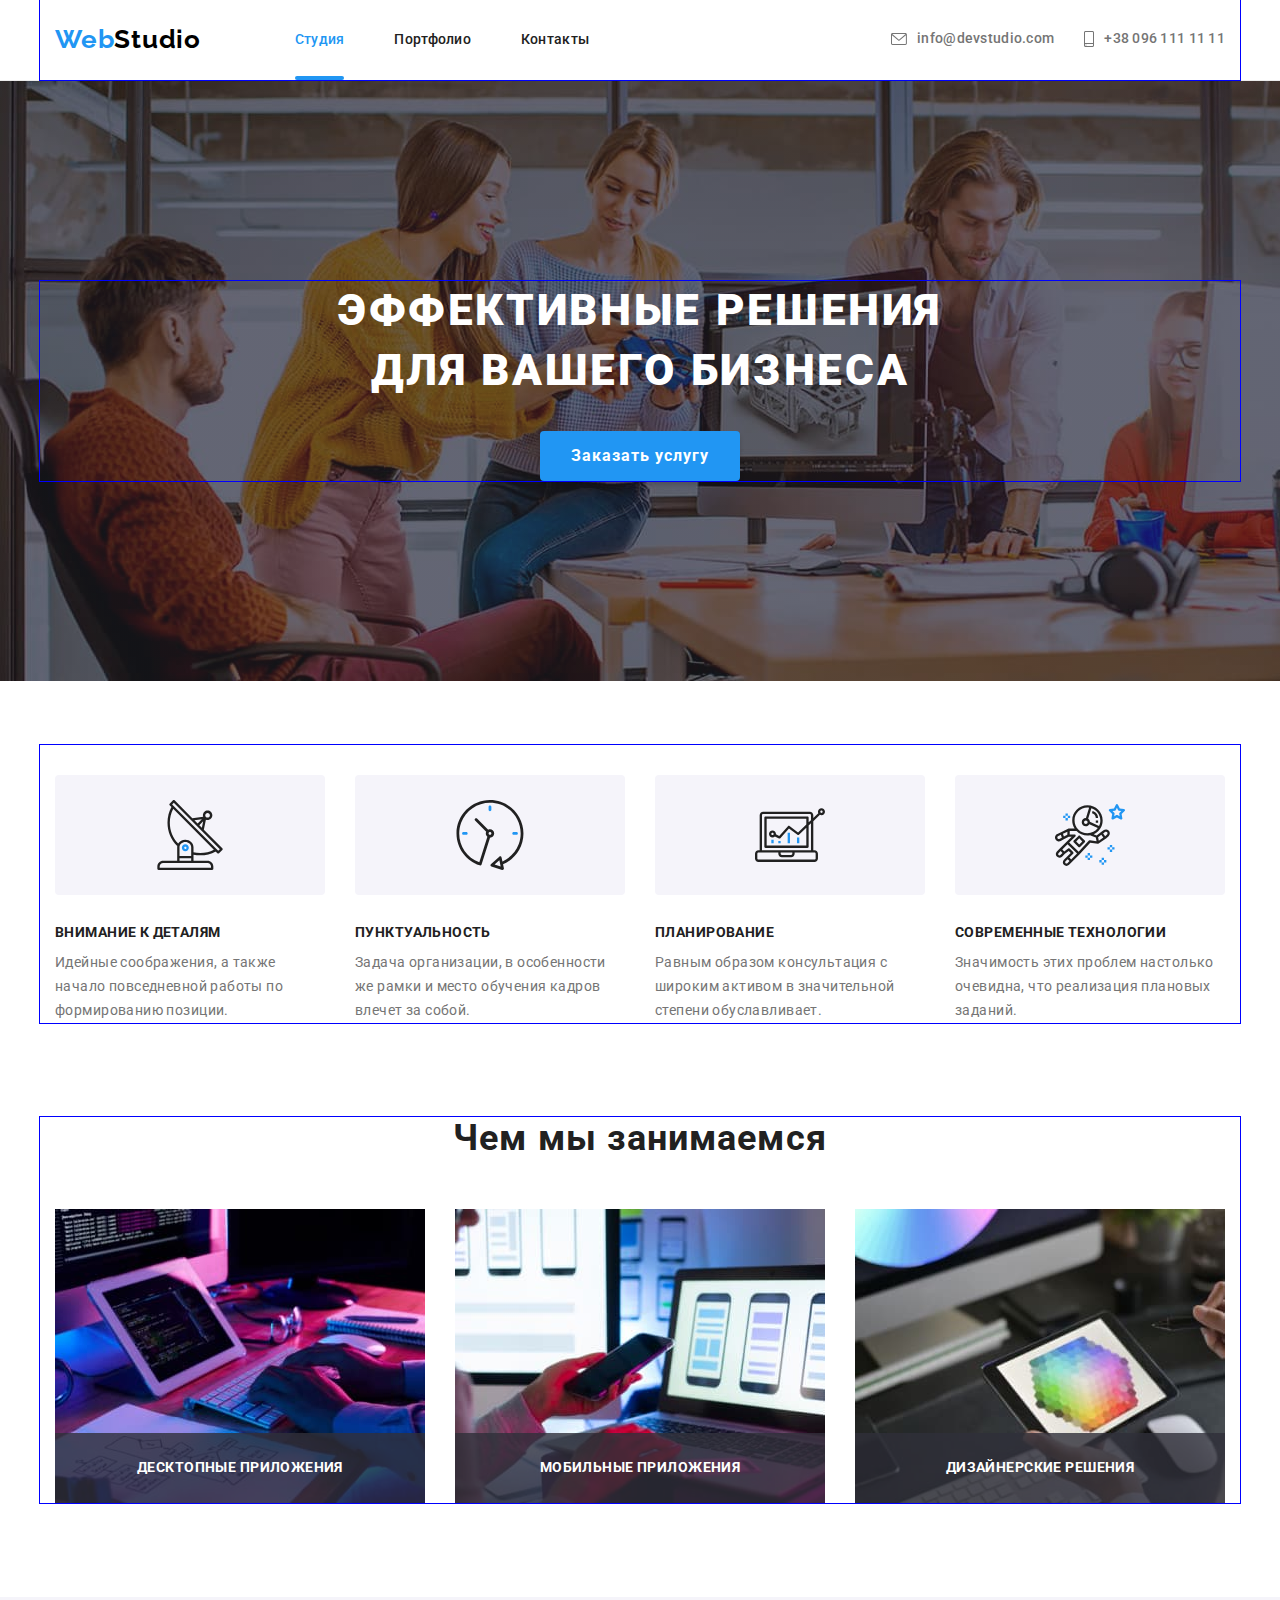
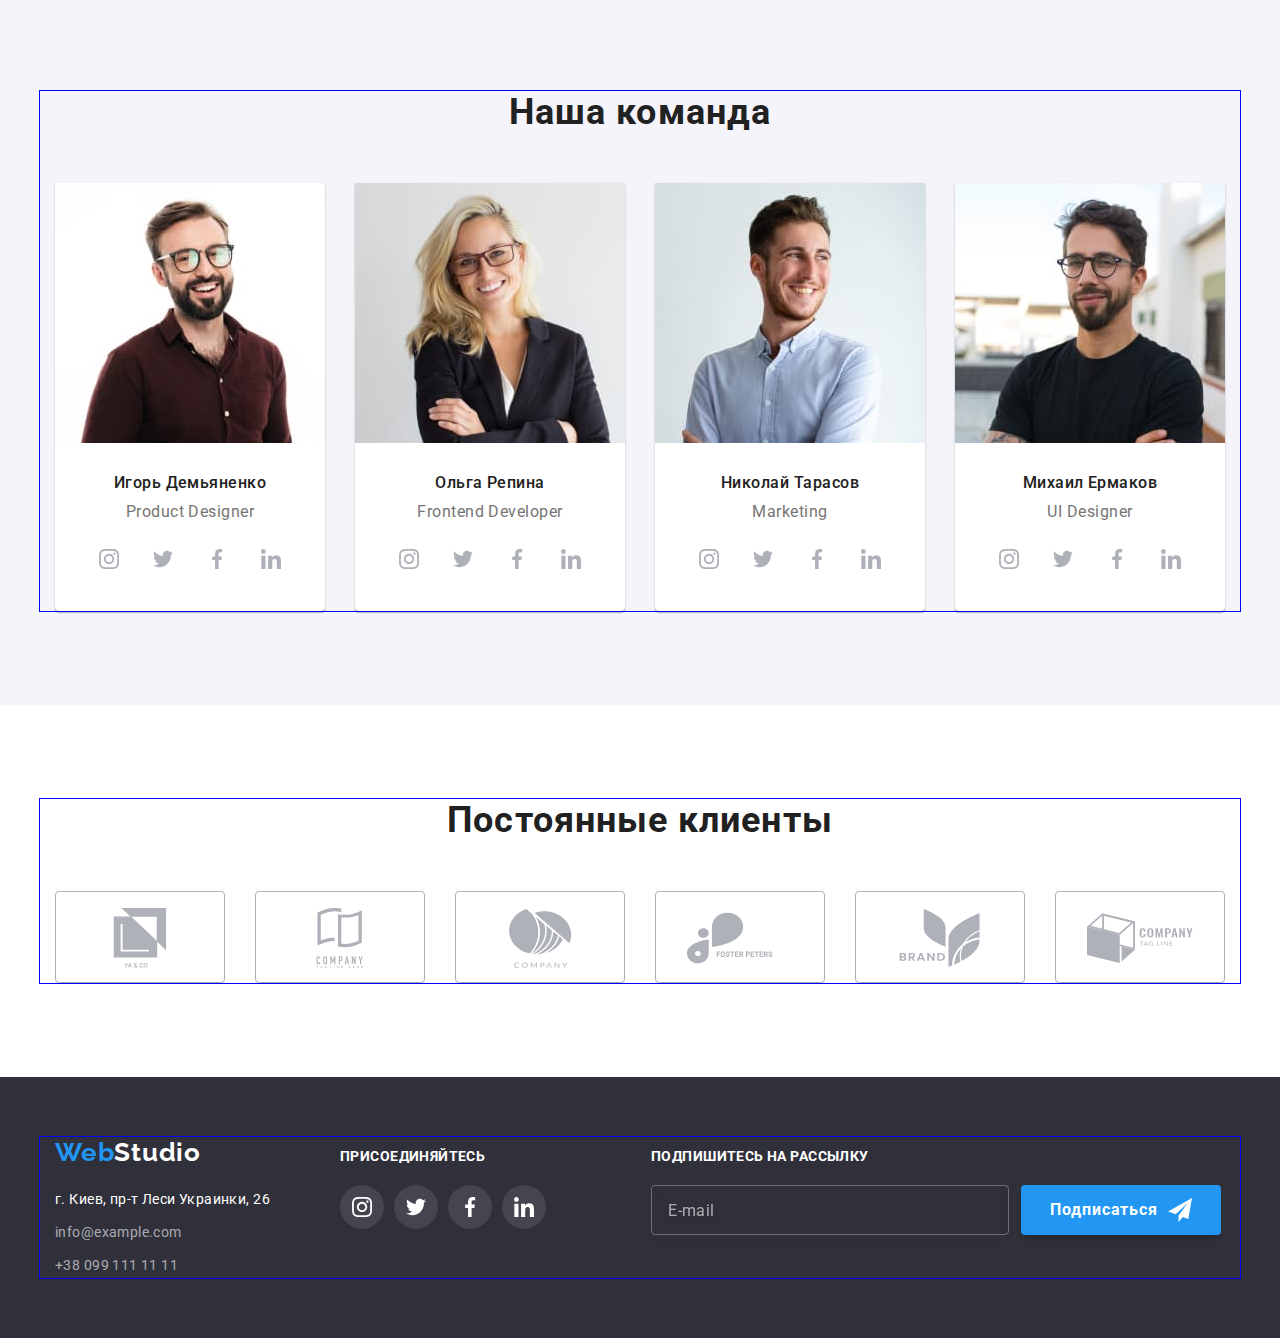
==== commit f802b8a6: "Додає адаптив" ====
--- a/index.html
+++ b/index.html
@@ -701,7 +701,7 @@
     </footer>
 
     <!-- Модальне вікно -->
-    <!-- <div class="backdrop is-hidden" data-modal>
+    <div class="backdrop is-hidden" data-modal>
       <div class="modal">
         <button class="modal__button" type="button" data-modal-close>
           <svg class="modal__icon" width="11" height="11">
@@ -762,7 +762,7 @@
           <button class="button-submit" type="submit">Отправить</button>
         </form>
       </div>
-    </div> -->
+    </div>
 
     <script src="./js/modal.js"></script>
     <script src="./js/mobile-menu.js"></script>
--- a/css/main.min.css
+++ b/css/main.min.css
@@ -1 +1 @@
-/*! modern-normalize v1.1.0 | MIT License | https://github.com/sindresorhus/modern-normalize */*,::before,::after{-webkit-box-sizing:border-box;box-sizing:border-box}html{line-height:1.15;-webkit-text-size-adjust:100%;-moz-tab-size:4;-o-tab-size:4;tab-size:4}body{margin:0;font-family:system-ui,-apple-system,"Segoe UI",Roboto,Helvetica,Arial,sans-serif,"Apple Color Emoji","Segoe UI Emoji"}hr{height:0;color:inherit}abbr[title]{-webkit-text-decoration:underline dotted;text-decoration:underline dotted}b,strong{font-weight:bolder}code,kbd,samp,pre{font-family:ui-monospace,SFMono-Regular,Consolas,"Liberation Mono",Menlo,monospace;font-size:1em}small{font-size:80%}sub,sup{font-size:75%;line-height:0;position:relative;vertical-align:baseline}sub{bottom:-0.25em}sup{top:-0.5em}table{text-indent:0;border-color:inherit}button,input,optgroup,select,textarea{font-family:inherit;font-size:100%;line-height:1.15;margin:0}button,select{text-transform:none}button,[type=button],[type=reset],[type=submit]{-webkit-appearance:button}::-moz-focus-inner{border-style:none;padding:0}:-moz-focusring{outline:1px dotted ButtonText}:-moz-ui-invalid{box-shadow:none}legend{padding:0}progress{vertical-align:baseline}::-webkit-inner-spin-button,::-webkit-outer-spin-button{height:auto}[type=search]{-webkit-appearance:textfield;outline-offset:-2px}::-webkit-search-decoration{-webkit-appearance:none}::-webkit-file-upload-button{-webkit-appearance:button;font:inherit}summary{display:list-item}h1,h2,h3,h4,h5,h6,ul,p{margin:0}ul{list-style:none;padding-left:0}a{text-decoration:none}img{display:block}body{font-family:Roboto,sans-serif;color:#212121;background-color:#fff}.container{min-width:320px;padding-left:15px;padding-right:15px;margin-left:auto;margin-right:auto;max-width:480px;outline:1px solid blue}@media screen and (min-width: 768px){.container{max-width:768px}}@media screen and (min-width: 1200px){.container{max-width:1200px}}.button-mailing,.button-service{display:block;height:50px;width:200px;padding:10px 0;font-family:inherit;font-weight:700;font-size:16px;line-height:1.88;text-align:center;letter-spacing:.06em;color:#fff;background-color:#2196f3;-webkit-box-shadow:0px 4px 4px rgba(0,0,0,.15);box-shadow:0px 4px 4px rgba(0,0,0,.15);border-radius:4px;border-radius:4px;border:rgba(0,0,0,0);cursor:pointer}.logo-footer,.logo{font-family:Raleway,sans-serif;font-weight:700;font-size:24px;line-height:1.17;letter-spacing:.03em;text-decoration:none;color:#2196f3}.filtres-title,.work__title{position:absolute;width:1px;height:1px;margin:-1px;border:0;padding:0;clip:rect(0 0 0 0);overflow:hidden}.header{background-color:#fff;border-bottom:1px solid #ececec}.header__container{position:relative;display:-webkit-box;display:-ms-flexbox;display:flex;-webkit-box-align:center;-ms-flex-align:center;align-items:center;-webkit-box-pack:justify;-ms-flex-pack:justify;justify-content:space-between;padding-top:16px;padding-bottom:16px}@media screen and (min-width: 768px){.header__container{padding-top:21px;padding-bottom:21px}}@media screen and (min-width: 1200px){.header__container{padding-top:24px;padding-bottom:25px}}.button-menu{position:absolute;top:10px;right:15px;z-index:50;display:-webkit-inline-box;display:-ms-inline-flexbox;display:inline-flex;-webkit-box-pack:center;-ms-flex-pack:center;justify-content:center;-webkit-box-align:center;-ms-flex-align:center;align-items:center;padding:0;margin:0;border:none;background-color:rgba(0,0,0,0);-webkit-transition:fill 250ms cubic-bezier(0.4, 0, 0.2, 1);transition:fill 250ms cubic-bezier(0.4, 0, 0.2, 1)}@media screen and (min-width: 768px){.button-menu{display:none}}.button-menu:hover,.button-menu:focus{fill:#2196f3}.button-menu .button-menu__close{display:none}.button-menu.is-open .button-menu__close{display:block}.button-menu.is-open .button-menu__menu{display:none}@media screen and (max-width: 767px){.menu-container{display:none;position:fixed;left:0;top:0;padding:48px 0 48px 40px;width:100%;background:#fff;-webkit-box-shadow:0px 4px 8px rgba(0,0,0,.04),0px 2px 4px rgba(0,0,0,.08),0px 1px 3px rgba(0,0,0,.16);box-shadow:0px 4px 8px rgba(0,0,0,.04),0px 2px 4px rgba(0,0,0,.08),0px 1px 3px rgba(0,0,0,.16)}.menu-container.is-open{display:block}}@media screen and (min-width: 768px){.menu-container{display:-webkit-box;display:-ms-flexbox;display:flex;-webkit-box-align:center;-ms-flex-align:center;align-items:center}}.social-web{display:-webkit-box;display:-ms-flexbox;display:flex}.social-web__item:not(:last-child){padding-right:10px;border-right:1px solid rgba(33,33,33,.2)}.social-web__item:not(:first-child){padding-left:10px}@media screen and (min-width: 768px){.social-web{display:none}}.social-web .social-web__link{font-weight:500;font-size:18px;line-height:1.22;letter-spacing:.02em;color:#2196f3}.logo__header{color:#000}@media screen and (min-width: 768px){.logo{margin-right:88px}}@media screen and (min-width: 768px)and (min-width: 1200px){.logo{margin-right:93px;font-size:26px;line-height:1.19}}@media screen and (max-width: 767px){.nav{margin-bottom:302px}}@media screen and (max-width: 767px){.nav__item:not(:last-child){margin-bottom:32px}}@media screen and (min-width: 768px){.nav{display:-webkit-box;display:-ms-flexbox;display:flex;-webkit-box-align:center;-ms-flex-align:center;align-items:center;margin-right:84px}}@media screen and (min-width: 768px)and (min-width: 1200px){.nav{margin-right:302px}}@media screen and (min-width: 768px){.nav__item:not(:last-child){margin-right:50px}}.nav__link{font-weight:500;font-size:40px;line-height:1.18;letter-spacing:.02em;color:#212121;-webkit-transition:color 250ms cubic-bezier(0.4, 0, 0.2, 1);transition:color 250ms cubic-bezier(0.4, 0, 0.2, 1)}.nav__link:hover,.nav__link:focus{color:#2196f3}@media screen and (min-width: 768px){.nav__link{font-size:14px;line-height:1.14}}.nav__link--accent{color:#2196f3}@media screen and (min-width: 768px){.nav__link--accent{position:relative}.nav__link--accent::after{content:"";position:absolute;left:0;top:46px;display:block;width:100%;height:4px;background-color:#2196f3;border-radius:2px}}@media screen and (min-width: 768px)and (min-width: 1200px){.nav__link--accent::after{top:45px}}.feedback{display:-webkit-box;display:-ms-flexbox;display:flex}@media screen and (max-width: 767px){.feedback{-webkit-box-orient:vertical;-webkit-box-direction:reverse;-ms-flex-direction:column-reverse;flex-direction:column-reverse;margin-bottom:64px}}@media screen and (min-width: 768px)and (max-width: 1199px){.feedback{-webkit-box-orient:vertical;-webkit-box-direction:normal;-ms-flex-direction:column;flex-direction:column}}@media screen and (min-width: 1200px){.feedback{-webkit-box-align:center;-ms-flex-align:center;align-items:center;margin-left:auto}.feedback__item:not(:last-child){margin-right:30px}}@media screen and (max-width: 767px){.feedback__item:not(:first-child){margin-bottom:32px}}@media screen and (min-width: 768px)and (max-width: 1199px){.feedback__item:not(:last-child){margin-bottom:10px}}.feedback__link{display:-webkit-box;display:-ms-flexbox;display:flex;-webkit-box-align:center;-ms-flex-align:center;align-items:center;-webkit-transition:color 250ms cubic-bezier(0.4, 0, 0.2, 1);transition:color 250ms cubic-bezier(0.4, 0, 0.2, 1)}.feedback__link:hover,.feedback__link:focus{color:#2196f3;fill:currentColor}.feedback__link--tel{font-weight:500;font-size:34px;line-height:1.18;letter-spacing:.02em;color:#2196f3}@media screen and (min-width: 768px){.feedback__link--tel{font-size:12px;line-height:1.17;color:#757575}}@media screen and (min-width: 768px)and (min-width: 1200px){.feedback__link--tel{font-size:14px;line-height:1.14}}.feedback__link--mail{font-weight:500;font-size:24px;line-height:1.17;letter-spacing:.02em;color:#757575}@media screen and (min-width: 768px){.feedback__link--mail{font-size:12px}}@media screen and (min-width: 768px)and (min-width: 1200px){.feedback__link--mail{font-size:14px;line-height:1.14}}.feedback__icon{display:none}@media screen and (min-width: 768px){.feedback__icon{display:block;margin-right:8px;fill:currentColor}}@media screen and (min-width: 1200px){.feedback__icon{margin-right:10px}}@media screen and (max-width: 767px){.feedback__icon--mail{width:14px;height:10px}}@media screen and (max-width: 767px){.feedback__icon--tel{width:10px;height:14px}}.hero{padding-top:118px;padding-bottom:118px;max-width:480px;height:400px;margin-left:auto;margin-right:auto;background-color:#2f303a;background-image:-webkit-gradient(linear, left top, right top, from(rgba(47, 48, 58, 0.4)), to(rgba(47, 48, 58, 0.4))),url("../images/bg-images/bg-image-mobile.jpg");background-image:linear-gradient(to right, rgba(47, 48, 58, 0.4), rgba(47, 48, 58, 0.4)),url("../images/bg-images/bg-image-mobile.jpg");background-size:480px 400px}@media(min-device-pixel-ratio: 2),(-webkit-min-device-pixel-ratio: 2),(min-resolution: 192dpi),(min-resolution: 2dppx){.hero{background-image:url("../images/bg-images/bg-image-mobile@2x.jpg")}}@media screen and (min-width: 768px){.hero{max-width:768px;background-image:-webkit-gradient(linear, left top, right top, from(rgba(47, 48, 58, 0.4)), to(rgba(47, 48, 58, 0.4))),url("../images/bg-images/bg-image-tablet.jpg");background-image:linear-gradient(to right, rgba(47, 48, 58, 0.4), rgba(47, 48, 58, 0.4)),url("../images/bg-images/bg-image-tablet.jpg");background-size:768px}}@media screen and (min-width: 768px)and (min-device-pixel-ratio: 2),screen and (min-width: 768px)and (-webkit-min-device-pixel-ratio: 2),screen and (min-width: 768px)and (min-resolution: 192dpi),screen and (min-width: 768px)and (min-resolution: 2dppx){.hero{background-image:url("../images/bg-images/bg-image-tablet@2x.jpg")}}@media screen and (min-width: 1200px){.hero{padding-top:200px;padding-bottom:200px;max-width:1600px;height:600px;background-image:-webkit-gradient(linear, left top, right top, from(rgba(47, 48, 58, 0.4)), to(rgba(47, 48, 58, 0.4))),url("../images/bg-images/bg-image-laptop.jpg");background-image:linear-gradient(to right, rgba(47, 48, 58, 0.4), rgba(47, 48, 58, 0.4)),url("../images/bg-images/bg-image-laptop.jpg");background-size:1600px 600px}}@media screen and (min-width: 1200px)and (min-device-pixel-ratio: 2),screen and (min-width: 1200px)and (-webkit-min-device-pixel-ratio: 2),screen and (min-width: 1200px)and (min-resolution: 192dpi),screen and (min-width: 1200px)and (min-resolution: 2dppx){.hero{background-image:url("../images/bg-images/bg-image-laptop@2x.jpg")}}.hero__title{max-width:360px;margin-left:auto;margin-right:auto;margin-bottom:30px;font-weight:900;font-size:26px;line-height:1.6;text-align:center;letter-spacing:.06em;text-transform:uppercase;color:#fff}@media screen and (min-width: 1200px){.hero__title{max-width:696px;margin-top:0;font-size:44px;line-height:1.36}}.button-service{margin-left:auto;margin-right:auto}.work{padding-top:60px}@media screen and (min-width: 1200px){.work{padding-top:94px}}.examples{margin-left:-30px;margin-top:-30px}@media screen and (min-width: 768px){.examples{display:-webkit-box;display:-ms-flexbox;display:flex;-ms-flex-wrap:wrap;flex-wrap:wrap}}.examples__item{margin-left:30px;margin-top:30px;-ms-flex-preferred-size:calc(50% - 30px);flex-basis:calc(50% - 30px)}@media screen and (min-width: 1200px){.examples__item{-ms-flex-preferred-size:calc(25% - 30px);flex-basis:calc(25% - 30px)}}.examples__box{display:-webkit-inline-box;display:-ms-inline-flexbox;display:inline-flex;-webkit-box-pack:center;-ms-flex-pack:center;justify-content:center;-webkit-box-align:center;-ms-flex-align:center;align-items:center;max-width:450px;width:100%;height:120px;margin-bottom:30px;background-color:#f5f4fa;border-radius:4px}@media screen and (min-width: 768px){.examples__box{width:354px}}@media screen and (min-width: 1200px){.examples__box{width:270px}}.examples__title{margin-bottom:10px;font-size:14px;line-height:1.14;letter-spacing:.03em;text-transform:uppercase}@media screen and (max-width: 480px){.examples__title{text-align:center}}.examples__text{font-size:14px;line-height:1.71;letter-spacing:.03em;color:#757575}.technology{padding-top:94px;padding-bottom:94px}@media screen and (max-width: 1199px){.technology{display:none}}.technology__title{margin-bottom:50px;font-size:36px;line-height:1.17;text-align:center;letter-spacing:.03em}.technology__list{display:-webkit-box;display:-ms-flexbox;display:flex;padding-left:0}.technology__product{position:relative;-ms-flex-preferred-size:calc(100% - 20px);flex-basis:calc(100% - 20px);margin-right:30px}.technology__product:nth-child(3n){margin-right:0}.technology__card{display:block;max-width:100%}.technology__box{position:absolute;left:0;bottom:0;width:100%;height:70px;padding-top:27px;padding-bottom:27px;background:rgba(47,48,58,.8)}.technologi__text{font-weight:700;font-size:14px;line-height:1.14;text-align:center;letter-spacing:.03em;text-transform:uppercase;color:#fff}.team{padding-top:60px;padding-bottom:60px;background-color:#f5f4fa}@media screen and (min-width: 1200px){.team{padding-top:94px;padding-bottom:94px}}.team__title{padding-bottom:30px;font-size:28px;line-height:1.19;text-align:center;letter-spacing:.03em}@media screen and (min-width: 1200px){.team__title{padding-bottom:50px;font-size:36px;line-height:1.17}}.specialist{margin-top:-30px;margin-left:-30px}@media screen and (min-width: 768px){.specialist{display:-webkit-box;display:-ms-flexbox;display:flex;-ms-flex-wrap:wrap;flex-wrap:wrap}}.specialist__item{margin-top:30px;margin-left:30px;background-color:#fff;-webkit-box-shadow:0px 1px 3px rgba(0,0,0,.12),0px 1px 1px rgba(0,0,0,.14),0px 2px 1px rgba(0,0,0,.2);box-shadow:0px 1px 3px rgba(0,0,0,.12),0px 1px 1px rgba(0,0,0,.14),0px 2px 1px rgba(0,0,0,.2);border-radius:0px 0px 4px 4px;border-color:rgba(0,0,0,0)}@media screen and (min-width: 768px){.specialist__item{-ms-flex-preferred-size:calc(50% - 30px);flex-basis:calc(50% - 30px)}}@media screen and (min-width: 1200px){.specialist__item{-ms-flex-preferred-size:calc(25% - 30px);flex-basis:calc(25% - 30px)}}.specialist__name{margin-bottom:10px;font-weight:500;font-size:16px;line-height:1.19;text-align:center;letter-spacing:.03em}.specialist__profession{margin-bottom:16px;line-height:1.19;text-align:center;letter-spacing:.03em;color:#757575}.specialist__info{padding-top:30px;padding-bottom:30px}.social-link{display:-webkit-box;display:-ms-flexbox;display:flex;-webkit-box-pack:center;-ms-flex-pack:center;justify-content:center}.social-link__item:not(:last-child){margin-right:10px}.social-link__link{display:block;height:44px;width:44px;padding:12px;border-radius:50%;fill:#afb1b8;-webkit-transition:background-color 250ms cubic-bezier(0.4, 0, 0.2, 1);transition:background-color 250ms cubic-bezier(0.4, 0, 0.2, 1)}.social-link__icon{-webkit-transition:fill 250ms cubic-bezier(0.4, 0, 0.2, 1);transition:fill 250ms cubic-bezier(0.4, 0, 0.2, 1)}.social-link__link:hover,.social-link__link:focus{background-color:#2196f3;fill:#fff}.clients{padding-top:60px;padding-bottom:60px}@media screen and (min-width: 1200px){.clients{padding-top:94px;padding-bottom:94px}}.clients__title{margin-bottom:30px;font-size:28px;line-height:1.19;text-align:center;letter-spacing:.03em;color:#212121}@media screen and (min-width: 1200px){.clients__title{margin-bottom:50px}}@media screen and (min-width: 1200px){.clients__title{font-size:36px;line-height:1.17}}.clients__list{display:-webkit-box;display:-ms-flexbox;display:flex;-ms-flex-wrap:wrap;flex-wrap:wrap;margin-top:-30px;margin-left:-30px}.clients__link{display:block;width:210px;height:92px;padding:16px 52px;margin-top:30px;margin-left:30px;border:1px solid #afb1b8;border-radius:4px;fill:#afb1b8;-ms-flex-preferred-size:calc(50% - 30px);flex-basis:calc(50% - 30px);-webkit-transition-property:border-color,fill;transition-property:border-color,fill;-webkit-transition-duration:250ms;transition-duration:250ms;-webkit-transition-timing-function:cubic-bezier(0.4, 0, 0.2, 1);transition-timing-function:cubic-bezier(0.4, 0, 0.2, 1)}@media screen and (min-width: 768px){.clients__link{width:226px;height:92px;padding:16px 60px}}@media screen and (min-width: 1200px){.clients__link{padding:16px 32px;width:170px;height:92px;-ms-flex-preferred-size:calc(33.3333333333% - 30px);flex-basis:calc(33.3333333333% - 30px)}}.clients__link:hover,.clients__link:focus{border-color:#2196f3;fill:#2196f3}.footer{background-color:#2f303a;padding-top:60px;padding-bottom:60px}@media screen and (min-width: 768px){.footer__block{display:-webkit-box;display:-ms-flexbox;display:flex;-webkit-box-align:baseline;-ms-flex-align:baseline;align-items:baseline}}@media screen and (max-width: 1200px){.footer__block{margin-bottom:60px}}@media screen and (min-width: 1200px){.footer__container{display:-webkit-box;display:-ms-flexbox;display:flex;-webkit-box-align:baseline;-ms-flex-align:baseline;align-items:baseline}}.logo-footer{display:block;margin-bottom:20px}@media screen and (max-width: 768px){.logo-footer{text-align:center}}@media screen and (min-width: 1200px){.logo-footer{font-size:26px;line-height:1.19}}.logo-footer__color{color:#fff}@media screen and (min-width: 768px)and (max-width: 1199px){.footer__box{margin-left:76px;margin-right:165px}}@media screen and (min-width: 1200px){.footer__box{margin-right:70px}}@media screen and (max-width: 480px){.footer__box-link{margin-bottom:60px}}.address{font-style:normal}.address__item:not(:last-child){margin-bottom:9px}.address__link{font-size:14px;line-height:1.71;letter-spacing:.03em;color:rgba(255,255,255,.6)}.address .address__link--color{color:#fff}@media screen and (max-width: 767px){.address{padding-bottom:60px}}@media screen and (max-width: 768px){.address{text-align:center}}@media screen and (min-width: 1200px){.footer__box-link{margin-right:105px}}@media screen and (max-width: 767px){.footer__box-link{display:-webkit-box;display:-ms-flexbox;display:flex;-webkit-box-orient:vertical;-webkit-box-direction:normal;-ms-flex-direction:column;flex-direction:column;-webkit-box-align:center;-ms-flex-align:center;align-items:center}}.footer__title-link{margin-bottom:20px;font-weight:700;font-size:14px;line-height:1.14;letter-spacing:.03em;text-transform:uppercase;color:#fff}@media screen and (max-width: 768px){.footer__title-link{text-align:center}}.soc-link{display:-webkit-box;display:-ms-flexbox;display:flex}.soc-link__item:not(:last-child){margin-right:10px}.soc-link__link{display:block;height:44px;width:44px;padding:12px;border-radius:50%;fill:#fff;-ms-flex-preferred-size:calc((100% - 30px)/4);flex-basis:calc((100% - 30px)/4);background-color:rgba(255,255,255,.1);-webkit-transition:background-color 250ms cubic-bezier(0.4, 0, 0.2, 1);transition:background-color 250ms cubic-bezier(0.4, 0, 0.2, 1)}.soc-link__link:hover,.soc-link__link:focus{background-color:#2196f3}.footer__title-mailing{margin-bottom:20px;font-weight:700;font-size:14px;line-height:1.14;letter-spacing:.03em;text-transform:uppercase;color:#fff}@media screen and (max-width: 1199px){.footer__title-mailing{text-align:center}}@media screen and (min-width: 1200px){.mailing__box{display:-webkit-box;display:-ms-flexbox;display:flex}}.mailing__input{width:100%;height:50px;padding:15px 16px;border:1px solid rgba(255,255,255,.3);-webkit-filter:drop-shadow(0px 4px 4px rgba(0, 0, 0, 0.15));filter:drop-shadow(0px 4px 4px rgba(0, 0, 0, 0.15));border-radius:4px;background-color:inherit;color:#fff}@media screen and (max-width: 1199px){.mailing__input{margin-bottom:20px}}@media screen and (min-width: 1200px){.mailing__input{width:358px;margin-right:12px}}.mailing__input::-webkit-input-placeholder{font-weight:400;font-size:16px;line-height:1.25;letter-spacing:.03em;color:rgba(255,255,255,.6)}.mailing__input::-moz-placeholder{font-weight:400;font-size:16px;line-height:1.25;letter-spacing:.03em;color:rgba(255,255,255,.6)}.mailing__input:-ms-input-placeholder{font-weight:400;font-size:16px;line-height:1.25;letter-spacing:.03em;color:rgba(255,255,255,.6)}.mailing__input::-ms-input-placeholder{font-weight:400;font-size:16px;line-height:1.25;letter-spacing:.03em;color:rgba(255,255,255,.6)}.mailing__input::placeholder{font-weight:400;font-size:16px;line-height:1.25;letter-spacing:.03em;color:rgba(255,255,255,.6)}.button-mailing{display:-webkit-box;display:-ms-flexbox;display:flex;-webkit-box-align:center;-ms-flex-align:center;align-items:center;-webkit-box-pack:center;-ms-flex-pack:center;justify-content:center}.button-mailing__icon{margin-left:10px}@media screen and (max-width: 1199px){.button-mailing{margin-left:auto;margin-right:auto}}.filtres{padding-top:60px;padding-bottom:60px}@media screen and (min-width: 1200px){.filtres{padding-top:94px;padding-bottom:94px}}.button-list{display:-webkit-box;display:-ms-flexbox;display:flex;margin-bottom:50px}@media screen and (max-width: 480px){.button-list{-ms-flex-wrap:wrap;flex-wrap:wrap}.button-list__item:nth-child(-n+3){margin-bottom:15px}}@media screen and (min-width: 768px){.button-list{-webkit-box-pack:center;-ms-flex-pack:center;justify-content:center}}.button-list__item:not(:last-child){margin-right:8px}.button-list__btn{padding:6px 22px;font-family:inherit;font-weight:500;font-size:16px;line-height:1.62;text-align:center;letter-spacing:.03em;color:#212121;background-color:#f5f4fa;border-radius:4px;border-color:rgba(0,0,0,0);-webkit-transition-property:color,background-color,-webkit-box-shadow;transition-property:color,background-color,-webkit-box-shadow;transition-property:color,background-color,box-shadow;transition-property:color,background-color,box-shadow,-webkit-box-shadow;-webkit-transition-duration:250ms;transition-duration:250ms;-webkit-transition-timing-function:cubic-bezier(0.4, 0, 0.2, 1);transition-timing-function:cubic-bezier(0.4, 0, 0.2, 1);cursor:pointer}.button-list__btn:hover,.button-list__btn:focus{color:#fff;background-color:#2196f3;-webkit-box-shadow:0px 3px 1px rgba(0,0,0,.1),0px 1px 2px rgba(0,0,0,.08),0px 2px 2px rgba(0,0,0,.12);box-shadow:0px 3px 1px rgba(0,0,0,.1),0px 1px 2px rgba(0,0,0,.08),0px 2px 2px rgba(0,0,0,.12)}.grid{margin-top:-30px;margin-left:-30px}@media screen and (min-width: 768px){.grid{display:-webkit-box;display:-ms-flexbox;display:flex;-ms-flex-wrap:wrap;flex-wrap:wrap}}.grid__item{margin-top:30px;margin-left:30px;cursor:pointer}@media screen and (min-width: 768px){.grid__item{-ms-flex-preferred-size:calc(50% - 30px);flex-basis:calc(50% - 30px)}}@media screen and (min-width: 1200px){.grid__item{-ms-flex-preferred-size:calc(33.3333333333% - 30px);flex-basis:calc(33.3333333333% - 30px)}}.grid__project{display:block;-webkit-transition:-webkit-box-shadow 250ms cubic-bezier(0.4, 0, 0.2, 1);transition:-webkit-box-shadow 250ms cubic-bezier(0.4, 0, 0.2, 1);transition:box-shadow 250ms cubic-bezier(0.4, 0, 0.2, 1);transition:box-shadow 250ms cubic-bezier(0.4, 0, 0.2, 1), -webkit-box-shadow 250ms cubic-bezier(0.4, 0, 0.2, 1);-webkit-transition:-webkit-transform 250ms cubic-bezier(0.4, 0, 0.2, 1);transition:-webkit-transform 250ms cubic-bezier(0.4, 0, 0.2, 1);transition:transform 250ms cubic-bezier(0.4, 0, 0.2, 1);transition:transform 250ms cubic-bezier(0.4, 0, 0.2, 1), -webkit-transform 250ms cubic-bezier(0.4, 0, 0.2, 1)}.grid__project:hover,.grid__project:focus{-webkit-box-shadow:0px 1px 1px rgba(0,0,0,.12),0px 4px 4px rgba(0,0,0,.06),1px 4px 6px rgba(0,0,0,.16);box-shadow:0px 1px 1px rgba(0,0,0,.12),0px 4px 4px rgba(0,0,0,.06),1px 4px 6px rgba(0,0,0,.16)}.grid__project:hover:hover .grid__text-transform,.grid__project:hover:focus .grid__text-transform,.grid__project:focus:hover .grid__text-transform,.grid__project:focus:focus .grid__text-transform{-webkit-transform:translateY(0%);transform:translateY(0%)}.grid__thumb{position:relative;overflow:hidden}.grid__card{display:block;height:100%}.grid__text-transform{position:absolute;top:0;left:0;height:100%;-webkit-transform:translateY(100%);transform:translateY(100%);font-size:18px;line-height:1.6;letter-spacing:.03em;color:#fff;background-color:rgba(33,150,243,.9);-webkit-transition:-webkit-transform 250ms cubic-bezier(0.4, 0, 0.2, 1);transition:-webkit-transform 250ms cubic-bezier(0.4, 0, 0.2, 1);transition:transform 250ms cubic-bezier(0.4, 0, 0.2, 1);transition:transform 250ms cubic-bezier(0.4, 0, 0.2, 1), -webkit-transform 250ms cubic-bezier(0.4, 0, 0.2, 1)}@media screen and (max-width: 480px){.grid__text-transform{padding:77px 24px}}@media screen and (min-width: 768px){.grid__text-transform{padding:49px 24px 77px 24px}}@media screen and (min-width: 1200px){.grid__text-transform{padding:63px 24px}}.grid__box{padding:20px 24px;border-left:1px solid #eee;border-right:1px solid #eee;border-bottom:1px solid #eee}@media screen and (min-width: 768px)and (max-width: 1199px){.grid__box--big{padding:20px 24px 56px 24px}}.grid__title{margin-bottom:4px;font-size:18px;line-height:2;letter-spacing:.06em;color:#212121}.grid__text{font-size:16px;line-height:1.18;letter-spacing:.03em;color:#757575}/*# sourceMappingURL=main.min.css.map */+/*! modern-normalize v1.1.0 | MIT License | https://github.com/sindresorhus/modern-normalize */*,::before,::after{-webkit-box-sizing:border-box;box-sizing:border-box}html{line-height:1.15;-webkit-text-size-adjust:100%;-moz-tab-size:4;-o-tab-size:4;tab-size:4}body{margin:0;font-family:system-ui,-apple-system,"Segoe UI",Roboto,Helvetica,Arial,sans-serif,"Apple Color Emoji","Segoe UI Emoji"}hr{height:0;color:inherit}abbr[title]{-webkit-text-decoration:underline dotted;text-decoration:underline dotted}b,strong{font-weight:bolder}code,kbd,samp,pre{font-family:ui-monospace,SFMono-Regular,Consolas,"Liberation Mono",Menlo,monospace;font-size:1em}small{font-size:80%}sub,sup{font-size:75%;line-height:0;position:relative;vertical-align:baseline}sub{bottom:-0.25em}sup{top:-0.5em}table{text-indent:0;border-color:inherit}button,input,optgroup,select,textarea{font-family:inherit;font-size:100%;line-height:1.15;margin:0}button,select{text-transform:none}button,[type=button],[type=reset],[type=submit]{-webkit-appearance:button}::-moz-focus-inner{border-style:none;padding:0}:-moz-focusring{outline:1px dotted ButtonText}:-moz-ui-invalid{box-shadow:none}legend{padding:0}progress{vertical-align:baseline}::-webkit-inner-spin-button,::-webkit-outer-spin-button{height:auto}[type=search]{-webkit-appearance:textfield;outline-offset:-2px}::-webkit-search-decoration{-webkit-appearance:none}::-webkit-file-upload-button{-webkit-appearance:button;font:inherit}summary{display:list-item}h1,h2,h3,h4,h5,h6,ul,p{margin:0}ul{list-style:none;padding-left:0}a{text-decoration:none}img{display:block}body{font-family:Roboto,sans-serif;color:#212121;background-color:#fff}.container{min-width:320px;padding-left:15px;padding-right:15px;margin-left:auto;margin-right:auto;max-width:480px;outline:1px solid blue}@media screen and (min-width: 768px){.container{max-width:768px}}@media screen and (min-width: 1200px){.container{max-width:1200px}}.button-submit,.button-mailing,.button-service{display:block;height:50px;width:200px;padding:10px 0;font-family:inherit;font-weight:700;font-size:16px;line-height:1.88;text-align:center;letter-spacing:.06em;color:#fff;background-color:#2196f3;-webkit-box-shadow:0px 4px 4px rgba(0,0,0,.15);box-shadow:0px 4px 4px rgba(0,0,0,.15);border-radius:4px;border-radius:4px;border:rgba(0,0,0,0);cursor:pointer}.logo-footer,.logo{font-family:Raleway,sans-serif;font-weight:700;font-size:24px;line-height:1.17;letter-spacing:.03em;text-decoration:none;color:#2196f3}.form__input--terms,.filtres-title,.work__title{position:absolute;width:1px;height:1px;margin:-1px;border:0;padding:0;clip:rect(0 0 0 0);overflow:hidden}.header{background-color:#fff;border-bottom:1px solid #ececec}.header__container{position:relative;display:-webkit-box;display:-ms-flexbox;display:flex;-webkit-box-align:center;-ms-flex-align:center;align-items:center;-webkit-box-pack:justify;-ms-flex-pack:justify;justify-content:space-between;padding-top:16px;padding-bottom:16px}@media screen and (min-width: 768px){.header__container{padding-top:21px;padding-bottom:21px}}@media screen and (min-width: 1200px){.header__container{padding-top:24px;padding-bottom:25px}}.button-menu{position:absolute;top:10px;right:15px;display:-webkit-inline-box;display:-ms-inline-flexbox;display:inline-flex;-webkit-box-pack:center;-ms-flex-pack:center;justify-content:center;-webkit-box-align:center;-ms-flex-align:center;align-items:center;padding:0;margin:0;border:none;background-color:rgba(0,0,0,0);-webkit-transition:fill 250ms cubic-bezier(0.4, 0, 0.2, 1);transition:fill 250ms cubic-bezier(0.4, 0, 0.2, 1)}@media screen and (min-width: 768px){.button-menu{display:none}}.button-menu:hover,.button-menu:focus{fill:#2196f3}.button-menu.is-open{position:fixed;z-index:5}.button-menu .button-menu__close{display:none}.button-menu.is-open .button-menu__close{display:block}.button-menu.is-open .button-menu__menu{display:none}@media screen and (max-width: 767px){.menu-container{display:none;position:fixed;left:0;top:0;padding:48px 0 48px 40px;width:100%;background:#fff;-webkit-box-shadow:0px 4px 8px rgba(0,0,0,.04),0px 2px 4px rgba(0,0,0,.08),0px 1px 3px rgba(0,0,0,.16);box-shadow:0px 4px 8px rgba(0,0,0,.04),0px 2px 4px rgba(0,0,0,.08),0px 1px 3px rgba(0,0,0,.16)}.menu-container.is-open{display:block}}@media screen and (min-width: 768px){.menu-container{display:-webkit-box;display:-ms-flexbox;display:flex;-webkit-box-align:center;-ms-flex-align:center;align-items:center}}.social-web{display:-webkit-box;display:-ms-flexbox;display:flex}.social-web__item:not(:last-child){padding-right:10px;border-right:1px solid rgba(33,33,33,.2)}.social-web__item:not(:first-child){padding-left:10px}@media screen and (min-width: 768px){.social-web{display:none}}.social-web .social-web__link{font-weight:500;font-size:18px;line-height:1.22;letter-spacing:.02em;color:#2196f3}.logo__header{color:#000}@media screen and (min-width: 768px){.logo{margin-right:88px}}@media screen and (min-width: 768px)and (min-width: 1200px){.logo{margin-right:93px;font-size:26px;line-height:1.19}}@media screen and (max-width: 767px){.nav{margin-bottom:302px}}@media screen and (max-width: 767px){.nav__item:not(:last-child){margin-bottom:32px}}@media screen and (min-width: 768px){.nav{display:-webkit-box;display:-ms-flexbox;display:flex;-webkit-box-align:center;-ms-flex-align:center;align-items:center;margin-right:84px}}@media screen and (min-width: 768px)and (min-width: 1200px){.nav{margin-right:302px}}@media screen and (min-width: 768px){.nav__item:not(:last-child){margin-right:50px}}.nav__link{font-weight:500;font-size:40px;line-height:1.18;letter-spacing:.02em;color:#212121;-webkit-transition:color 250ms cubic-bezier(0.4, 0, 0.2, 1);transition:color 250ms cubic-bezier(0.4, 0, 0.2, 1)}.nav__link:hover,.nav__link:focus{color:#2196f3}@media screen and (min-width: 768px){.nav__link{font-size:14px;line-height:1.14}}.nav__link--accent{color:#2196f3}@media screen and (min-width: 768px){.nav__link--accent{position:relative}.nav__link--accent::after{content:"";position:absolute;left:0;top:46px;display:block;width:100%;height:4px;background-color:#2196f3;border-radius:2px}}@media screen and (min-width: 768px)and (min-width: 1200px){.nav__link--accent::after{top:45px}}.feedback{display:-webkit-box;display:-ms-flexbox;display:flex}@media screen and (max-width: 767px){.feedback{-webkit-box-orient:vertical;-webkit-box-direction:reverse;-ms-flex-direction:column-reverse;flex-direction:column-reverse;margin-bottom:64px}}@media screen and (min-width: 768px)and (max-width: 1199px){.feedback{-webkit-box-orient:vertical;-webkit-box-direction:normal;-ms-flex-direction:column;flex-direction:column}}@media screen and (min-width: 1200px){.feedback{-webkit-box-align:center;-ms-flex-align:center;align-items:center;margin-left:auto}.feedback__item:not(:last-child){margin-right:30px}}@media screen and (max-width: 767px){.feedback__item:not(:first-child){margin-bottom:32px}}@media screen and (min-width: 768px)and (max-width: 1199px){.feedback__item:not(:last-child){margin-bottom:10px}}.feedback__link{display:-webkit-box;display:-ms-flexbox;display:flex;-webkit-box-align:center;-ms-flex-align:center;align-items:center;-webkit-transition:color 250ms cubic-bezier(0.4, 0, 0.2, 1);transition:color 250ms cubic-bezier(0.4, 0, 0.2, 1)}.feedback__link:hover,.feedback__link:focus{color:#2196f3;fill:currentColor}.feedback__link--tel{font-weight:500;font-size:34px;line-height:1.18;letter-spacing:.02em;color:#2196f3}@media screen and (min-width: 768px){.feedback__link--tel{font-size:12px;line-height:1.17;color:#757575}}@media screen and (min-width: 768px)and (min-width: 1200px){.feedback__link--tel{font-size:14px;line-height:1.14}}.feedback__link--mail{font-weight:500;font-size:24px;line-height:1.17;letter-spacing:.02em;color:#757575}@media screen and (min-width: 768px){.feedback__link--mail{font-size:12px}}@media screen and (min-width: 768px)and (min-width: 1200px){.feedback__link--mail{font-size:14px;line-height:1.14}}.feedback__icon{display:none}@media screen and (min-width: 768px){.feedback__icon{display:block;margin-right:8px;fill:currentColor}}@media screen and (min-width: 1200px){.feedback__icon{margin-right:10px}}@media screen and (max-width: 767px){.feedback__icon--mail{width:14px;height:10px}}@media screen and (max-width: 767px){.feedback__icon--tel{width:10px;height:14px}}.hero{padding-top:118px;padding-bottom:118px;max-width:480px;height:400px;margin-left:auto;margin-right:auto;background-color:#2f303a;background-image:-webkit-gradient(linear, left top, right top, from(rgba(47, 48, 58, 0.4)), to(rgba(47, 48, 58, 0.4))),url("../images/bg-images/bg-image-mobile.jpg");background-image:linear-gradient(to right, rgba(47, 48, 58, 0.4), rgba(47, 48, 58, 0.4)),url("../images/bg-images/bg-image-mobile.jpg");background-size:480px 400px}@media(min-device-pixel-ratio: 2),(-webkit-min-device-pixel-ratio: 2),(min-resolution: 192dpi),(min-resolution: 2dppx){.hero{background-image:url("../images/bg-images/bg-image-mobile@2x.jpg")}}@media screen and (min-width: 768px){.hero{max-width:768px;background-image:-webkit-gradient(linear, left top, right top, from(rgba(47, 48, 58, 0.4)), to(rgba(47, 48, 58, 0.4))),url("../images/bg-images/bg-image-tablet.jpg");background-image:linear-gradient(to right, rgba(47, 48, 58, 0.4), rgba(47, 48, 58, 0.4)),url("../images/bg-images/bg-image-tablet.jpg");background-size:768px}}@media screen and (min-width: 768px)and (min-device-pixel-ratio: 2),screen and (min-width: 768px)and (-webkit-min-device-pixel-ratio: 2),screen and (min-width: 768px)and (min-resolution: 192dpi),screen and (min-width: 768px)and (min-resolution: 2dppx){.hero{background-image:url("../images/bg-images/bg-image-tablet@2x.jpg")}}@media screen and (min-width: 1200px){.hero{padding-top:200px;padding-bottom:200px;max-width:1600px;height:600px;background-image:-webkit-gradient(linear, left top, right top, from(rgba(47, 48, 58, 0.4)), to(rgba(47, 48, 58, 0.4))),url("../images/bg-images/bg-image-laptop.jpg");background-image:linear-gradient(to right, rgba(47, 48, 58, 0.4), rgba(47, 48, 58, 0.4)),url("../images/bg-images/bg-image-laptop.jpg");background-size:1600px 600px}}@media screen and (min-width: 1200px)and (min-device-pixel-ratio: 2),screen and (min-width: 1200px)and (-webkit-min-device-pixel-ratio: 2),screen and (min-width: 1200px)and (min-resolution: 192dpi),screen and (min-width: 1200px)and (min-resolution: 2dppx){.hero{background-image:url("../images/bg-images/bg-image-laptop@2x.jpg")}}.hero__title{max-width:360px;margin-left:auto;margin-right:auto;margin-bottom:30px;font-weight:900;font-size:26px;line-height:1.6;text-align:center;letter-spacing:.06em;text-transform:uppercase;color:#fff}@media screen and (min-width: 1200px){.hero__title{max-width:696px;margin-top:0;font-size:44px;line-height:1.36}}.button-service{margin-left:auto;margin-right:auto}.work{padding-top:60px}@media screen and (min-width: 1200px){.work{padding-top:94px}}.examples{margin-left:-30px;margin-top:-30px}@media screen and (min-width: 768px){.examples{display:-webkit-box;display:-ms-flexbox;display:flex;-ms-flex-wrap:wrap;flex-wrap:wrap}}.examples__item{margin-left:30px;margin-top:30px;-ms-flex-preferred-size:calc(50% - 30px);flex-basis:calc(50% - 30px)}@media screen and (min-width: 1200px){.examples__item{-ms-flex-preferred-size:calc(25% - 30px);flex-basis:calc(25% - 30px)}}.examples__box{display:-webkit-inline-box;display:-ms-inline-flexbox;display:inline-flex;-webkit-box-pack:center;-ms-flex-pack:center;justify-content:center;-webkit-box-align:center;-ms-flex-align:center;align-items:center;max-width:450px;width:100%;height:120px;margin-bottom:30px;background-color:#f5f4fa;border-radius:4px}@media screen and (min-width: 768px){.examples__box{width:354px}}@media screen and (min-width: 1200px){.examples__box{width:270px}}.examples__title{margin-bottom:10px;font-size:14px;line-height:1.14;letter-spacing:.03em;text-transform:uppercase}@media screen and (max-width: 480px){.examples__title{text-align:center}}.examples__text{font-size:14px;line-height:1.71;letter-spacing:.03em;color:#757575}.technology{padding-top:94px;padding-bottom:94px}@media screen and (max-width: 1199px){.technology{display:none}}.technology__title{margin-bottom:50px;font-size:36px;line-height:1.17;text-align:center;letter-spacing:.03em}.technology__list{display:-webkit-box;display:-ms-flexbox;display:flex;padding-left:0}.technology__product{position:relative;-ms-flex-preferred-size:calc(100% - 20px);flex-basis:calc(100% - 20px);margin-right:30px}.technology__product:nth-child(3n){margin-right:0}.technology__card{display:block;max-width:100%}.technology__box{position:absolute;left:0;bottom:0;width:100%;height:70px;padding-top:27px;padding-bottom:27px;background:rgba(47,48,58,.8)}.technologi__text{font-weight:700;font-size:14px;line-height:1.14;text-align:center;letter-spacing:.03em;text-transform:uppercase;color:#fff}.team{padding-top:60px;padding-bottom:60px;background-color:#f5f4fa}@media screen and (min-width: 1200px){.team{padding-top:94px;padding-bottom:94px}}.team__title{padding-bottom:30px;font-size:28px;line-height:1.19;text-align:center;letter-spacing:.03em}@media screen and (min-width: 1200px){.team__title{padding-bottom:50px;font-size:36px;line-height:1.17}}.specialist{margin-top:-30px;margin-left:-30px}@media screen and (min-width: 768px){.specialist{display:-webkit-box;display:-ms-flexbox;display:flex;-ms-flex-wrap:wrap;flex-wrap:wrap}}.specialist__item{margin-top:30px;margin-left:30px;background-color:#fff;-webkit-box-shadow:0px 1px 3px rgba(0,0,0,.12),0px 1px 1px rgba(0,0,0,.14),0px 2px 1px rgba(0,0,0,.2);box-shadow:0px 1px 3px rgba(0,0,0,.12),0px 1px 1px rgba(0,0,0,.14),0px 2px 1px rgba(0,0,0,.2);border-radius:0px 0px 4px 4px;border-color:rgba(0,0,0,0)}@media screen and (min-width: 768px){.specialist__item{-ms-flex-preferred-size:calc(50% - 30px);flex-basis:calc(50% - 30px)}}@media screen and (min-width: 1200px){.specialist__item{-ms-flex-preferred-size:calc(25% - 30px);flex-basis:calc(25% - 30px)}}.specialist__name{margin-bottom:10px;font-weight:500;font-size:16px;line-height:1.19;text-align:center;letter-spacing:.03em}.specialist__profession{margin-bottom:16px;line-height:1.19;text-align:center;letter-spacing:.03em;color:#757575}.specialist__info{padding-top:30px;padding-bottom:30px}.social-link{display:-webkit-box;display:-ms-flexbox;display:flex;-webkit-box-pack:center;-ms-flex-pack:center;justify-content:center}.social-link__item:not(:last-child){margin-right:10px}.social-link__link{display:block;height:44px;width:44px;padding:12px;border-radius:50%;fill:#afb1b8;-webkit-transition:background-color 250ms cubic-bezier(0.4, 0, 0.2, 1);transition:background-color 250ms cubic-bezier(0.4, 0, 0.2, 1)}.social-link__icon{-webkit-transition:fill 250ms cubic-bezier(0.4, 0, 0.2, 1);transition:fill 250ms cubic-bezier(0.4, 0, 0.2, 1)}.social-link__link:hover,.social-link__link:focus{background-color:#2196f3;fill:#fff}.clients{padding-top:60px;padding-bottom:60px}@media screen and (min-width: 1200px){.clients{padding-top:94px;padding-bottom:94px}}.clients__title{margin-bottom:30px;font-size:28px;line-height:1.19;text-align:center;letter-spacing:.03em;color:#212121}@media screen and (min-width: 1200px){.clients__title{margin-bottom:50px}}@media screen and (min-width: 1200px){.clients__title{font-size:36px;line-height:1.17}}.clients__list{display:-webkit-box;display:-ms-flexbox;display:flex;-ms-flex-wrap:wrap;flex-wrap:wrap;margin-top:-30px;margin-left:-30px}.clients__item{display:block;margin-top:30px;margin-left:30px}@media screen and (max-width: 768px){.clients__item{-ms-flex-preferred-size:calc(50% - 30px);flex-basis:calc(50% - 30px)}}@media screen and (min-width: 768px){.clients__item{-ms-flex-preferred-size:calc(33.3333333333% - 30px);flex-basis:calc(33.3333333333% - 30px)}}@media screen and (min-width: 1200px){.clients__item{-ms-flex-preferred-size:calc(16.6666666667% - 30px);flex-basis:calc(16.6666666667% - 30px)}}.clients__link{display:block;width:100%;height:92px;padding-top:16px;padding-bottom:16px;margin:0;fill:#afb1b8;border:1px solid #afb1b8;border-radius:4px;text-align:center;-webkit-transition-property:border-color,fill;transition-property:border-color,fill;-webkit-transition-duration:250ms;transition-duration:250ms;-webkit-transition-timing-function:cubic-bezier(0.4, 0, 0.2, 1);transition-timing-function:cubic-bezier(0.4, 0, 0.2, 1)}.clients__link:hover,.clients__link:focus{border-color:#2196f3;fill:#2196f3}.footer{background-color:#2f303a;padding-top:60px;padding-bottom:60px}@media screen and (min-width: 768px){.footer__block{display:-webkit-box;display:-ms-flexbox;display:flex;-webkit-box-align:baseline;-ms-flex-align:baseline;align-items:baseline}}@media screen and (max-width: 1200px){.footer__block{margin-bottom:60px}}@media screen and (min-width: 1200px){.footer__container{display:-webkit-box;display:-ms-flexbox;display:flex;-webkit-box-align:baseline;-ms-flex-align:baseline;align-items:baseline}}.logo-footer{display:block;margin-bottom:20px}@media screen and (max-width: 768px){.logo-footer{text-align:center}}@media screen and (min-width: 1200px){.logo-footer{font-size:26px;line-height:1.19}}.logo-footer__color{color:#fff}@media screen and (min-width: 768px)and (max-width: 1199px){.footer__box{margin-left:76px;margin-right:165px}}@media screen and (min-width: 1200px){.footer__box{margin-right:70px}}@media screen and (max-width: 480px){.footer__box-link{margin-bottom:60px}}.address{font-style:normal}.address__item:not(:last-child){margin-bottom:9px}.address__link{font-size:14px;line-height:1.71;letter-spacing:.03em;color:rgba(255,255,255,.6)}.address .address__link--color{color:#fff}@media screen and (max-width: 767px){.address{padding-bottom:60px}}@media screen and (max-width: 768px){.address{text-align:center}}@media screen and (min-width: 1200px){.footer__box-link{margin-right:105px}}@media screen and (max-width: 767px){.footer__box-link{display:-webkit-box;display:-ms-flexbox;display:flex;-webkit-box-orient:vertical;-webkit-box-direction:normal;-ms-flex-direction:column;flex-direction:column;-webkit-box-align:center;-ms-flex-align:center;align-items:center}}.footer__title-link{margin-bottom:20px;font-weight:700;font-size:14px;line-height:1.14;letter-spacing:.03em;text-transform:uppercase;color:#fff}@media screen and (max-width: 768px){.footer__title-link{text-align:center}}.soc-link{display:-webkit-box;display:-ms-flexbox;display:flex}.soc-link__item:not(:last-child){margin-right:10px}.soc-link__link{display:block;height:44px;width:44px;padding:12px;border-radius:50%;fill:#fff;-ms-flex-preferred-size:calc((100% - 30px)/4);flex-basis:calc((100% - 30px)/4);background-color:rgba(255,255,255,.1);-webkit-transition:background-color 250ms cubic-bezier(0.4, 0, 0.2, 1);transition:background-color 250ms cubic-bezier(0.4, 0, 0.2, 1)}.soc-link__link:hover,.soc-link__link:focus{background-color:#2196f3}.footer__title-mailing{margin-bottom:20px;font-weight:700;font-size:14px;line-height:1.14;letter-spacing:.03em;text-transform:uppercase;color:#fff}@media screen and (max-width: 1199px){.footer__title-mailing{text-align:center}}@media screen and (min-width: 1200px){.mailing__box{display:-webkit-box;display:-ms-flexbox;display:flex}}.mailing__input{width:100%;height:50px;padding:15px 16px;border:1px solid rgba(255,255,255,.3);-webkit-filter:drop-shadow(0px 4px 4px rgba(0, 0, 0, 0.15));filter:drop-shadow(0px 4px 4px rgba(0, 0, 0, 0.15));border-radius:4px;background-color:inherit;color:#fff}@media screen and (max-width: 1199px){.mailing__input{margin-bottom:20px}}@media screen and (min-width: 1200px){.mailing__input{width:358px;margin-right:12px}}.mailing__input::-webkit-input-placeholder{font-weight:400;font-size:16px;line-height:1.25;letter-spacing:.03em;color:rgba(255,255,255,.6)}.mailing__input::-moz-placeholder{font-weight:400;font-size:16px;line-height:1.25;letter-spacing:.03em;color:rgba(255,255,255,.6)}.mailing__input:-ms-input-placeholder{font-weight:400;font-size:16px;line-height:1.25;letter-spacing:.03em;color:rgba(255,255,255,.6)}.mailing__input::-ms-input-placeholder{font-weight:400;font-size:16px;line-height:1.25;letter-spacing:.03em;color:rgba(255,255,255,.6)}.mailing__input::placeholder{font-weight:400;font-size:16px;line-height:1.25;letter-spacing:.03em;color:rgba(255,255,255,.6)}.button-mailing{display:-webkit-box;display:-ms-flexbox;display:flex;-webkit-box-align:center;-ms-flex-align:center;align-items:center;-webkit-box-pack:center;-ms-flex-pack:center;justify-content:center}.button-mailing__icon{margin-left:10px}@media screen and (max-width: 1199px){.button-mailing{margin-left:auto;margin-right:auto}}.filtres{padding-top:60px;padding-bottom:60px}@media screen and (min-width: 1200px){.filtres{padding-top:94px;padding-bottom:94px}}.button-list{display:-webkit-box;display:-ms-flexbox;display:flex;-ms-flex-wrap:wrap;flex-wrap:wrap;margin-bottom:50px}.button-list__item:nth-child(-n+3){margin-bottom:15px}@media screen and (min-width: 768px){.button-list{-webkit-box-pack:center;-ms-flex-pack:center;justify-content:center}}.button-list__item:not(:last-child){margin-right:8px}.button-list__btn{padding:6px 22px;font-family:inherit;font-weight:500;font-size:16px;line-height:1.62;text-align:center;letter-spacing:.03em;color:#212121;background-color:#f5f4fa;border-radius:4px;border-color:rgba(0,0,0,0);-webkit-transition-property:color,background-color,-webkit-box-shadow;transition-property:color,background-color,-webkit-box-shadow;transition-property:color,background-color,box-shadow;transition-property:color,background-color,box-shadow,-webkit-box-shadow;-webkit-transition-duration:250ms;transition-duration:250ms;-webkit-transition-timing-function:cubic-bezier(0.4, 0, 0.2, 1);transition-timing-function:cubic-bezier(0.4, 0, 0.2, 1);cursor:pointer}.button-list__btn:hover,.button-list__btn:focus{color:#fff;background-color:#2196f3;-webkit-box-shadow:0px 3px 1px rgba(0,0,0,.1),0px 1px 2px rgba(0,0,0,.08),0px 2px 2px rgba(0,0,0,.12);box-shadow:0px 3px 1px rgba(0,0,0,.1),0px 1px 2px rgba(0,0,0,.08),0px 2px 2px rgba(0,0,0,.12)}.grid{margin-top:-30px;margin-left:-30px}@media screen and (min-width: 768px){.grid{display:-webkit-box;display:-ms-flexbox;display:flex;-ms-flex-wrap:wrap;flex-wrap:wrap}}.grid__item{margin-top:30px;margin-left:30px;cursor:pointer}@media screen and (min-width: 768px){.grid__item{-ms-flex-preferred-size:calc(50% - 30px);flex-basis:calc(50% - 30px)}}@media screen and (min-width: 1200px){.grid__item{-ms-flex-preferred-size:calc(33.3333333333% - 30px);flex-basis:calc(33.3333333333% - 30px)}}.grid__project{display:block;-webkit-transition:-webkit-box-shadow 250ms cubic-bezier(0.4, 0, 0.2, 1);transition:-webkit-box-shadow 250ms cubic-bezier(0.4, 0, 0.2, 1);transition:box-shadow 250ms cubic-bezier(0.4, 0, 0.2, 1);transition:box-shadow 250ms cubic-bezier(0.4, 0, 0.2, 1), -webkit-box-shadow 250ms cubic-bezier(0.4, 0, 0.2, 1);-webkit-transition:-webkit-transform 250ms cubic-bezier(0.4, 0, 0.2, 1);transition:-webkit-transform 250ms cubic-bezier(0.4, 0, 0.2, 1);transition:transform 250ms cubic-bezier(0.4, 0, 0.2, 1);transition:transform 250ms cubic-bezier(0.4, 0, 0.2, 1), -webkit-transform 250ms cubic-bezier(0.4, 0, 0.2, 1)}.grid__project:hover,.grid__project:focus{-webkit-box-shadow:0px 1px 1px rgba(0,0,0,.12),0px 4px 4px rgba(0,0,0,.06),1px 4px 6px rgba(0,0,0,.16);box-shadow:0px 1px 1px rgba(0,0,0,.12),0px 4px 4px rgba(0,0,0,.06),1px 4px 6px rgba(0,0,0,.16)}.grid__project:hover:hover .grid__text-transform,.grid__project:hover:focus .grid__text-transform,.grid__project:focus:hover .grid__text-transform,.grid__project:focus:focus .grid__text-transform{-webkit-transform:translateY(0%);transform:translateY(0%)}.grid__thumb{position:relative;overflow:hidden;z-index:-1}.grid__card{display:block;height:100%}.grid__text-transform{position:absolute;top:0;left:0;height:100%;-webkit-transform:translateY(100%);transform:translateY(100%);font-size:18px;line-height:1.6;letter-spacing:.03em;color:#fff;background-color:rgba(33,150,243,.9);-webkit-transition:-webkit-transform 250ms cubic-bezier(0.4, 0, 0.2, 1);transition:-webkit-transform 250ms cubic-bezier(0.4, 0, 0.2, 1);transition:transform 250ms cubic-bezier(0.4, 0, 0.2, 1);transition:transform 250ms cubic-bezier(0.4, 0, 0.2, 1), -webkit-transform 250ms cubic-bezier(0.4, 0, 0.2, 1)}@media screen and (max-width: 480px){.grid__text-transform{padding:77px 24px}}@media screen and (min-width: 768px){.grid__text-transform{padding:49px 24px 77px 24px}}@media screen and (min-width: 1200px){.grid__text-transform{padding:63px 24px}}.grid__box{padding:20px 24px;border-left:1px solid #eee;border-right:1px solid #eee;border-bottom:1px solid #eee}@media screen and (min-width: 768px)and (max-width: 1199px){.grid__box--big{padding:20px 24px 56px 24px}}.grid__title{margin-bottom:4px;font-size:18px;line-height:2;letter-spacing:.06em;color:#212121}.grid__text{font-size:16px;line-height:1.18;letter-spacing:.03em;color:#757575}.backdrop{position:fixed;top:0;left:0;width:100%;height:100%;padding-top:93px;padding-left:15px;padding-right:15px;background-color:rgba(0,0,0,.2);overflow:scroll}@media screen and (min-width: 768px){.backdrop{padding-top:208px;padding-left:159px;padding-right:159px}}.backdrop.is-hidden{visibility:hidden;opacity:0;pointer-events:none}.modal{background-color:#fff;-webkit-box-shadow:0px 1px 3px rgba(0,0,0,.12),0px 1px 1px rgba(0,0,0,.14),0px 2px 1px rgba(0,0,0,.2);box-shadow:0px 1px 3px rgba(0,0,0,.12),0px 1px 1px rgba(0,0,0,.14),0px 2px 1px rgba(0,0,0,.2);border-radius:4px;z-index:3}@media screen and (max-width: 1199px){.modal{position:relative;max-width:450px;width:100%;margin-left:auto;margin-right:auto}}@media screen and (min-width: 1200px){.modal{position:absolute;top:50%;left:50%;-webkit-transform:translate(-50%, -50%);transform:translate(-50%, -50%);max-width:528px;width:100%}}.modal__button{position:absolute;top:8px;right:8px;display:-webkit-box;display:-ms-flexbox;display:flex;-webkit-box-pack:center;-ms-flex-pack:center;justify-content:center;-webkit-box-align:center;-ms-flex-align:center;align-items:center;width:30px;height:30px;border-radius:50%;background-color:#fff;border:1px solid rgba(0,0,0,.1);cursor:pointer;-webkit-transition:border-color 250ms cubic-bezier(0.4, 0, 0.2, 1);transition:border-color 250ms cubic-bezier(0.4, 0, 0.2, 1)}.modal__button:hover,.modal__button:focus{border-color:#2196f3}.modal__button:hover .modal__icon,.modal__button:focus .modal__icon{fill:#2196f3}.modal__icon{-webkit-transition:fill 250ms cubic-bezier(0.4, 0, 0.2, 1);transition:fill 250ms cubic-bezier(0.4, 0, 0.2, 1)}.form{display:-webkit-box;display:-ms-flexbox;display:flex;-webkit-box-orient:vertical;-webkit-box-direction:normal;-ms-flex-direction:column;flex-direction:column;padding:40px}.form__title{margin-bottom:12px;font-size:20px;line-height:1.5;text-align:center;letter-spacing:.03em}@media screen and (min-width: 1200px){.form__title{line-height:1.15}}.form__label{margin-bottom:4px;font-weight:400;font-size:12px;line-height:1.17;letter-spacing:.01em;color:#757575}.form__input{width:100%;height:40px;padding:11px 12px 11px 42px;margin-bottom:10px;border:1px solid rgba(33,33,33,.2);border-radius:4px;cursor:pointer;-webkit-transition:border-color 250ms cubic-bezier(0.4, 0, 0.2, 1);transition:border-color 250ms cubic-bezier(0.4, 0, 0.2, 1)}.form__input:hover,.form__input:focus-within{border-color:#2196f3}.form__textarea{width:100%;height:120px;padding:12px 16px;margin-bottom:20px;border:1px solid rgba(33,33,33,.2);border-radius:4px;-webkit-transition:border-color 250ms cubic-bezier(0.4, 0, 0.2, 1);transition:border-color 250ms cubic-bezier(0.4, 0, 0.2, 1);cursor:pointer;resize:none}.form__textarea:hover,.form__textarea:focus-within{border-color:#2196f3}.form__textarea::-webkit-input-placeholder{font-weight:400;font-size:12px;line-height:1.17;letter-spacing:.01em;color:rgba(117,117,117,.5)}.form__textarea::-moz-placeholder{font-weight:400;font-size:12px;line-height:1.17;letter-spacing:.01em;color:rgba(117,117,117,.5)}.form__textarea:-ms-input-placeholder{font-weight:400;font-size:12px;line-height:1.17;letter-spacing:.01em;color:rgba(117,117,117,.5)}.form__textarea::-ms-input-placeholder{font-weight:400;font-size:12px;line-height:1.17;letter-spacing:.01em;color:rgba(117,117,117,.5)}.form__textarea::placeholder{font-weight:400;font-size:12px;line-height:1.17;letter-spacing:.01em;color:rgba(117,117,117,.5)}.form__label--terms{display:-webkit-box;display:-ms-flexbox;display:flex;-webkit-box-pack:center;-ms-flex-pack:center;justify-content:center;-webkit-box-align:center;-ms-flex-align:center;align-items:center;margin-bottom:30px;font-weight:400;font-size:12px;line-height:1.17;letter-spacing:.03em;color:#757575}@media screen and (min-width: 1200px){.form__label--terms{font-size:14px;line-height:1.71}}.form__terms-link{font-weight:400;font-size:12px;line-height:1.17;letter-spacing:.03em;color:#2196f3}@media screen and (min-width: 1200px){.form__terms-link{font-size:14px;line-height:1.71}}.form__check-icon{width:15px;height:15px;margin-right:8px;border:1px solid #212121;border-radius:2px}.form__input--terms{width:16px;height:15px;margin-right:8px}.form__input--terms:checked+.form__check-icon{background-color:#2196f3;border-color:#2196f3;background-image:url("../images/icon-svg/check-icon.svg");background-origin:border-box;background-repeat:no-repeat;background-position:center}.form__input--terms:focus+.form__check-icon{border-color:#2196f3}.form__box{position:relative}.form__icon{position:absolute;left:12px;top:11px;-webkit-transition:fill 250ms cubic-bezier(0.4, 0, 0.2, 1);transition:fill 250ms cubic-bezier(0.4, 0, 0.2, 1)}.form__input:hover+.form__icon,.form__input:focus-within+.form__icon{fill:#2196f3}.button-submit{margin-left:auto;margin-right:auto;-webkit-transition:background-color 250ms cubic-bezier(0.4, 0, 0.2, 1);transition:background-color 250ms cubic-bezier(0.4, 0, 0.2, 1)}.button-submit:hover,.button-submit:focus{background-color:#188ce8}/*# sourceMappingURL=main.min.css.map */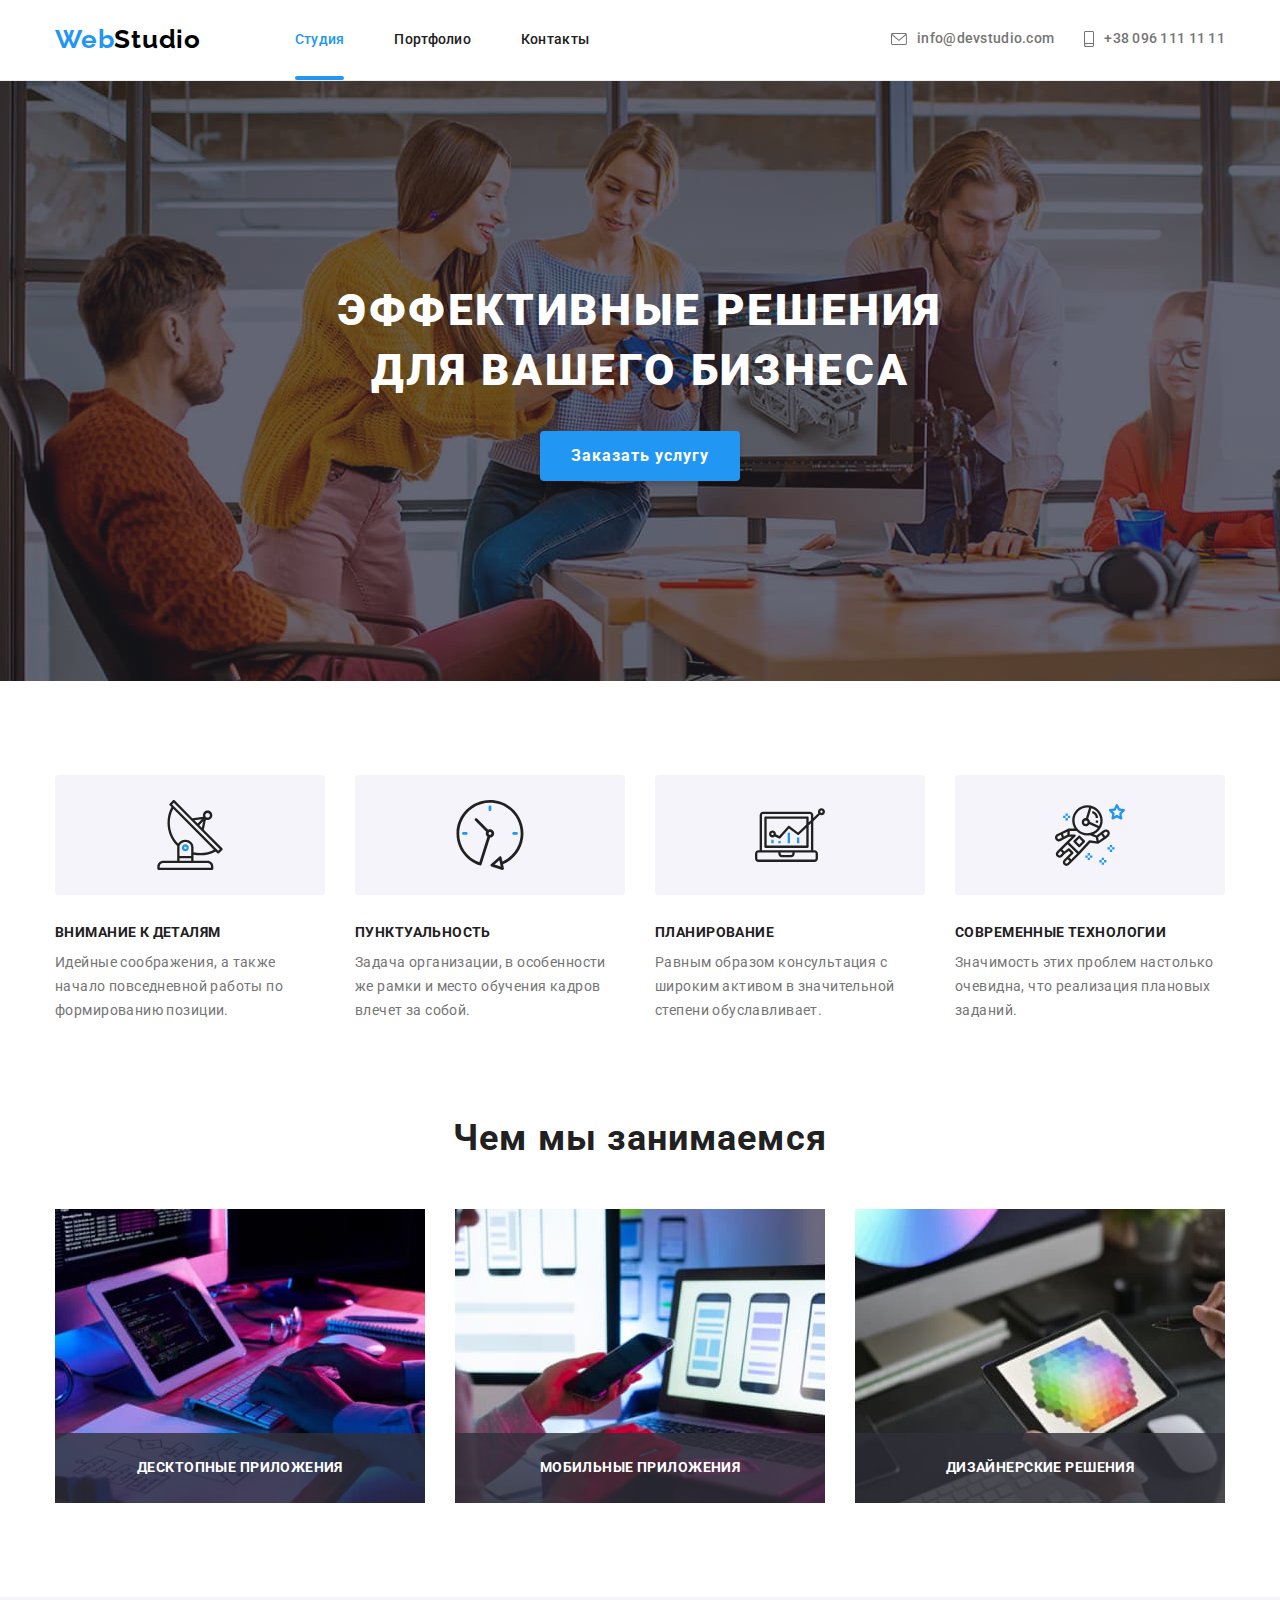
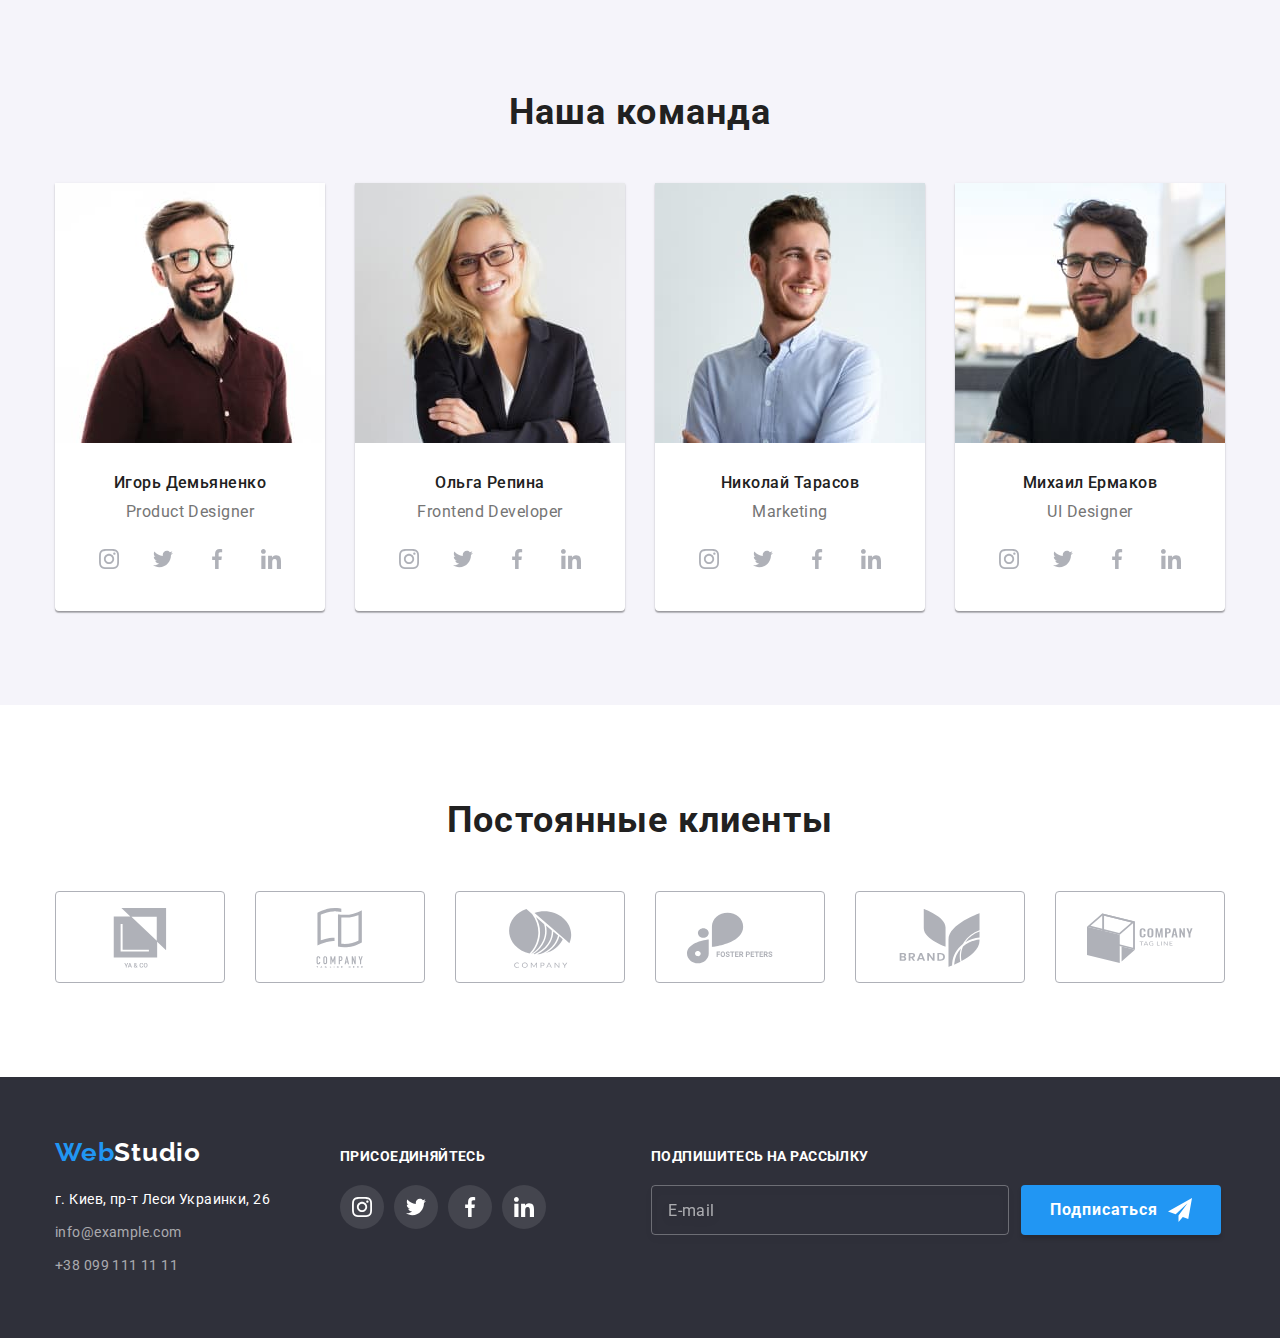
==== commit fa7650a2: "Виправляє помилки" ====
--- a/index.html
+++ b/index.html
@@ -228,34 +228,37 @@
               <picture>
                 <source
                   srcset="
-                    ../images/studio/section4/mobile-Igor_D-450.jpg 1x,
-                    ../images/studio/section4/mobile-Igor_D-900.jpg 2x
-                  "
-                  media="(max-width: 480px)"
-                  type="image/jpeg"
-                />
-
-                <source
-                  srcset="
-                    ../images/studio/section4/tablet-Igor_D-354.jpg 1x,
-                    ../images/studio/section4/tablet-Igor_D-708.jpg 2x
-                  "
+                    ./images/studio/section4/mobile-Igor_D-450.jpg 1x,
+                    ./images/studio/section4/mobile-Igor_D-900.jpg 2x
+                  "
+                  sizes="450px"
+                  media="(max-width: 767px)"
+                  type="image/jpeg"
+                />
+
+                <source
+                  srcset="
+                    ./images/studio/section4/tablet-Igor_D-354.jpg 1x,
+                    ./images/studio/section4/tablet-Igor_D-708.jpg 2x
+                  "
+                  sizes="354px"
                   media="(min-width: 768px) and (max-width: 1199px)"
                   type="image/jpeg"
                 />
 
                 <source
                   srcset="
-                    ../images/studio/section4/laptop-Igor_D-270.jpg 1x,
-                    ../images/studio/section4/laptop-Igor_D-540.jpg 2x
-                  "
+                    ./images/studio/section4/laptop-Igor_D-270.jpg 1x,
+                    ./images/studio/section4/laptop-Igor_D-540.jpg 2x
+                  "
+                  sizes="270px"
                   media="(min-width: 1200px)"
                   type="image/jpeg"
                 />
 
                 <img
                   class="specialist__card"
-                  src="../images/studio/section4/mobile-Igor_D-450.jpg"
+                  src="./images/studio/section4/mobile-Igor_D-450.jpg"
                   alt="Улыбающийся молодой человек с чёрной бородкой
                     в очках, в коричневой рубашке"
                   width="100%"
@@ -306,18 +309,18 @@
               <picture>
                 <source
                   srcset="
-                    ../images/studio/section4/mobile-Olga_R.jpg    1x,
-                    ../images/studio/section4/mobile-Olga_R@2x.jpg 2x
-                  "
-                  media="(max-width: 480px)"
+                    ./images/studio/section4/mobile-Olga_R.jpg    1x,
+                    ./images/studio/section4/mobile-Olga_R@2x.jpg 2x
+                  "
+                  media="(max-width: 767px)"
                   sizes="450px"
                   type="image/jpeg"
                 />
 
                 <source
                   srcset="
-                    ../images/studio/section4/tablet-Olga_R.jpg    1x,
-                    ../images/studio/section4/tablet-Olga_R@2x.jpg 2x
+                    ./images/studio/section4/tablet-Olga_R.jpg    1x,
+                    ./images/studio/section4/tablet-Olga_R@2x.jpg 2x
                   "
                   media="(min-width: 768px) and (max-width: 1199px)"
                   sizes="354px"
@@ -326,8 +329,8 @@
 
                 <source
                   srcset="
-                    ../images/studio/section4/laptop-Olga_R.jpg    1x,
-                    ../images/studio/section4/laptop-Olga_R@2x.jpg 2x
+                    ./images/studio/section4/laptop-Olga_R.jpg    1x,
+                    ./images/studio/section4/laptop-Olga_R@2x.jpg 2x
                   "
                   media="(min-width: 1200px)"
                   sizes="270"
@@ -336,7 +339,7 @@
 
                 <img
                   class="specialist__card"
-                  src="../images/studio/section4/mobile-Olga_R.jpg"
+                  src="./images/studio/section4/mobile-Olga_R.jpg"
                   alt="Улыбающаяся девушка в очках, 
                     в черном пиджаке"
                   width="100%"
@@ -387,18 +390,18 @@
               <picture>
                 <source
                   srcset="
-                    ../images/studio/section4/mobile-Nikolay_T.jpg    1x,
-                    ../images/studio/section4/mobile-Nikolay_T@2x.jpg 2x
-                  "
-                  media="(max-width: 480px)"
+                    ./images/studio/section4/mobile-Nikolay_T.jpg    1x,
+                    ./images/studio/section4/mobile-Nikolay_T@2x.jpg 2x
+                  "
+                  media="(max-width: 767px)"
                   sizes="450px"
                   type="image/jpeg"
                 />
 
                 <source
                   srcset="
-                    ../images/studio/section4/tablet-Nikolay_T.jpg    1x,
-                    ../images/studio/section4/tablet-Nikolay_T@2x.jpg 2x
+                    ./images/studio/section4/tablet-Nikolay_T.jpg    1x,
+                    ./images/studio/section4/tablet-Nikolay_T@2x.jpg 2x
                   "
                   media="(min-width: 768px) and (max-width: 1199px)"
                   sizes="354px"
@@ -407,8 +410,8 @@
 
                 <source
                   srcset="
-                    ../images/studio/section4/laptop-Nikolay_T.jpg    1x,
-                    ../images/studio/section4/laptop-Nikolay_T@2x.jpg 2x
+                    ./images/studio/section4/laptop-Nikolay_T.jpg    1x,
+                    ./images/studio/section4/laptop-Nikolay_T@2x.jpg 2x
                   "
                   media="(min-width: 1200px)"
                   sizes="270"
@@ -417,7 +420,7 @@
 
                 <img
                   class="specialist__card"
-                  src="../images/studio/section4/mobile-Nikolay_T.jpg"
+                  src="./images/studio/section4/mobile-Nikolay_T.jpg"
                   alt="Улыбающийся молодой челвек
                      в светло-голубой рубашке"
                   width="100%"
@@ -468,18 +471,18 @@
               <picture>
                 <source
                   srcset="
-                    ../images/studio/section4/mobile-Mikhail_E.jpg    1x,
-                    ../images/studio/section4/mobile-Mikhail_E@2x.jpg 2x
-                  "
-                  media="(max-width: 480px)"
+                    ./images/studio/section4/mobile-Mikhail_E.jpg    1x,
+                    ./images/studio/section4/mobile-Mikhail_E@2x.jpg 2x
+                  "
+                  media="(max-width: 676px)"
                   sizes="450px"
                   type="image/jpeg"
                 />
 
                 <source
                   srcset="
-                    ../images/studio/section4/tablet-Mikhail_E.jpg    1x,
-                    ../images/studio/section4/tablet-Mikhail_E@2x.jpg 2x
+                    ./images/studio/section4/tablet-Mikhail_E.jpg    1x,
+                    ./images/studio/section4/tablet-Mikhail_E@2x.jpg 2x
                   "
                   media="(min-width: 768px) and (max-width: 1199px)"
                   sizes="354px"
@@ -488,8 +491,8 @@
 
                 <source
                   srcset="
-                    ../images/studio/section4/laptop-Mikhail_E.jpg    1x,
-                    ../images/studio/section4/laptop-Mikhail_E@2x.jpg 2x
+                    ./images/studio/section4/laptop-Mikhail_E.jpg    1x,
+                    ./images/studio/section4/laptop-Mikhail_E@2x.jpg 2x
                   "
                   media="(min-width: 1200px)"
                   sizes="270"
@@ -498,7 +501,7 @@
 
                 <img
                   class="specialist__card"
-                  src="../images/studio/section4/mobile-Mikhail_E.jpg"
+                  src="./images/studio/section4/mobile-Mikhail_E.jpg"
                   alt="Улыбающийся молодой человек с черной бородкой,
                     в очках, в чёрной футболке"
                   width="100%"
--- a/css/main.min.css
+++ b/css/main.min.css
@@ -1 +1 @@
-/*! modern-normalize v1.1.0 | MIT License | https://github.com/sindresorhus/modern-normalize */*,::before,::after{-webkit-box-sizing:border-box;box-sizing:border-box}html{line-height:1.15;-webkit-text-size-adjust:100%;-moz-tab-size:4;-o-tab-size:4;tab-size:4}body{margin:0;font-family:system-ui,-apple-system,"Segoe UI",Roboto,Helvetica,Arial,sans-serif,"Apple Color Emoji","Segoe UI Emoji"}hr{height:0;color:inherit}abbr[title]{-webkit-text-decoration:underline dotted;text-decoration:underline dotted}b,strong{font-weight:bolder}code,kbd,samp,pre{font-family:ui-monospace,SFMono-Regular,Consolas,"Liberation Mono",Menlo,monospace;font-size:1em}small{font-size:80%}sub,sup{font-size:75%;line-height:0;position:relative;vertical-align:baseline}sub{bottom:-0.25em}sup{top:-0.5em}table{text-indent:0;border-color:inherit}button,input,optgroup,select,textarea{font-family:inherit;font-size:100%;line-height:1.15;margin:0}button,select{text-transform:none}button,[type=button],[type=reset],[type=submit]{-webkit-appearance:button}::-moz-focus-inner{border-style:none;padding:0}:-moz-focusring{outline:1px dotted ButtonText}:-moz-ui-invalid{box-shadow:none}legend{padding:0}progress{vertical-align:baseline}::-webkit-inner-spin-button,::-webkit-outer-spin-button{height:auto}[type=search]{-webkit-appearance:textfield;outline-offset:-2px}::-webkit-search-decoration{-webkit-appearance:none}::-webkit-file-upload-button{-webkit-appearance:button;font:inherit}summary{display:list-item}h1,h2,h3,h4,h5,h6,ul,p{margin:0}ul{list-style:none;padding-left:0}a{text-decoration:none}img{display:block}body{font-family:Roboto,sans-serif;color:#212121;background-color:#fff}.container{min-width:320px;padding-left:15px;padding-right:15px;margin-left:auto;margin-right:auto;max-width:480px;outline:1px solid blue}@media screen and (min-width: 768px){.container{max-width:768px}}@media screen and (min-width: 1200px){.container{max-width:1200px}}.button-submit,.button-mailing,.button-service{display:block;height:50px;width:200px;padding:10px 0;font-family:inherit;font-weight:700;font-size:16px;line-height:1.88;text-align:center;letter-spacing:.06em;color:#fff;background-color:#2196f3;-webkit-box-shadow:0px 4px 4px rgba(0,0,0,.15);box-shadow:0px 4px 4px rgba(0,0,0,.15);border-radius:4px;border-radius:4px;border:rgba(0,0,0,0);cursor:pointer}.logo-footer,.logo{font-family:Raleway,sans-serif;font-weight:700;font-size:24px;line-height:1.17;letter-spacing:.03em;text-decoration:none;color:#2196f3}.form__input--terms,.filtres-title,.work__title{position:absolute;width:1px;height:1px;margin:-1px;border:0;padding:0;clip:rect(0 0 0 0);overflow:hidden}.header{background-color:#fff;border-bottom:1px solid #ececec}.header__container{position:relative;display:-webkit-box;display:-ms-flexbox;display:flex;-webkit-box-align:center;-ms-flex-align:center;align-items:center;-webkit-box-pack:justify;-ms-flex-pack:justify;justify-content:space-between;padding-top:16px;padding-bottom:16px}@media screen and (min-width: 768px){.header__container{padding-top:21px;padding-bottom:21px}}@media screen and (min-width: 1200px){.header__container{padding-top:24px;padding-bottom:25px}}.button-menu{position:absolute;top:10px;right:15px;display:-webkit-inline-box;display:-ms-inline-flexbox;display:inline-flex;-webkit-box-pack:center;-ms-flex-pack:center;justify-content:center;-webkit-box-align:center;-ms-flex-align:center;align-items:center;padding:0;margin:0;border:none;background-color:rgba(0,0,0,0);-webkit-transition:fill 250ms cubic-bezier(0.4, 0, 0.2, 1);transition:fill 250ms cubic-bezier(0.4, 0, 0.2, 1)}@media screen and (min-width: 768px){.button-menu{display:none}}.button-menu:hover,.button-menu:focus{fill:#2196f3}.button-menu.is-open{position:fixed;z-index:5}.button-menu .button-menu__close{display:none}.button-menu.is-open .button-menu__close{display:block}.button-menu.is-open .button-menu__menu{display:none}@media screen and (max-width: 767px){.menu-container{display:none;position:fixed;left:0;top:0;padding:48px 0 48px 40px;width:100%;background:#fff;-webkit-box-shadow:0px 4px 8px rgba(0,0,0,.04),0px 2px 4px rgba(0,0,0,.08),0px 1px 3px rgba(0,0,0,.16);box-shadow:0px 4px 8px rgba(0,0,0,.04),0px 2px 4px rgba(0,0,0,.08),0px 1px 3px rgba(0,0,0,.16)}.menu-container.is-open{display:block}}@media screen and (min-width: 768px){.menu-container{display:-webkit-box;display:-ms-flexbox;display:flex;-webkit-box-align:center;-ms-flex-align:center;align-items:center}}.social-web{display:-webkit-box;display:-ms-flexbox;display:flex}.social-web__item:not(:last-child){padding-right:10px;border-right:1px solid rgba(33,33,33,.2)}.social-web__item:not(:first-child){padding-left:10px}@media screen and (min-width: 768px){.social-web{display:none}}.social-web .social-web__link{font-weight:500;font-size:18px;line-height:1.22;letter-spacing:.02em;color:#2196f3}.logo__header{color:#000}@media screen and (min-width: 768px){.logo{margin-right:88px}}@media screen and (min-width: 768px)and (min-width: 1200px){.logo{margin-right:93px;font-size:26px;line-height:1.19}}@media screen and (max-width: 767px){.nav{margin-bottom:302px}}@media screen and (max-width: 767px){.nav__item:not(:last-child){margin-bottom:32px}}@media screen and (min-width: 768px){.nav{display:-webkit-box;display:-ms-flexbox;display:flex;-webkit-box-align:center;-ms-flex-align:center;align-items:center;margin-right:84px}}@media screen and (min-width: 768px)and (min-width: 1200px){.nav{margin-right:302px}}@media screen and (min-width: 768px){.nav__item:not(:last-child){margin-right:50px}}.nav__link{font-weight:500;font-size:40px;line-height:1.18;letter-spacing:.02em;color:#212121;-webkit-transition:color 250ms cubic-bezier(0.4, 0, 0.2, 1);transition:color 250ms cubic-bezier(0.4, 0, 0.2, 1)}.nav__link:hover,.nav__link:focus{color:#2196f3}@media screen and (min-width: 768px){.nav__link{font-size:14px;line-height:1.14}}.nav__link--accent{color:#2196f3}@media screen and (min-width: 768px){.nav__link--accent{position:relative}.nav__link--accent::after{content:"";position:absolute;left:0;top:46px;display:block;width:100%;height:4px;background-color:#2196f3;border-radius:2px}}@media screen and (min-width: 768px)and (min-width: 1200px){.nav__link--accent::after{top:45px}}.feedback{display:-webkit-box;display:-ms-flexbox;display:flex}@media screen and (max-width: 767px){.feedback{-webkit-box-orient:vertical;-webkit-box-direction:reverse;-ms-flex-direction:column-reverse;flex-direction:column-reverse;margin-bottom:64px}}@media screen and (min-width: 768px)and (max-width: 1199px){.feedback{-webkit-box-orient:vertical;-webkit-box-direction:normal;-ms-flex-direction:column;flex-direction:column}}@media screen and (min-width: 1200px){.feedback{-webkit-box-align:center;-ms-flex-align:center;align-items:center;margin-left:auto}.feedback__item:not(:last-child){margin-right:30px}}@media screen and (max-width: 767px){.feedback__item:not(:first-child){margin-bottom:32px}}@media screen and (min-width: 768px)and (max-width: 1199px){.feedback__item:not(:last-child){margin-bottom:10px}}.feedback__link{display:-webkit-box;display:-ms-flexbox;display:flex;-webkit-box-align:center;-ms-flex-align:center;align-items:center;-webkit-transition:color 250ms cubic-bezier(0.4, 0, 0.2, 1);transition:color 250ms cubic-bezier(0.4, 0, 0.2, 1)}.feedback__link:hover,.feedback__link:focus{color:#2196f3;fill:currentColor}.feedback__link--tel{font-weight:500;font-size:34px;line-height:1.18;letter-spacing:.02em;color:#2196f3}@media screen and (min-width: 768px){.feedback__link--tel{font-size:12px;line-height:1.17;color:#757575}}@media screen and (min-width: 768px)and (min-width: 1200px){.feedback__link--tel{font-size:14px;line-height:1.14}}.feedback__link--mail{font-weight:500;font-size:24px;line-height:1.17;letter-spacing:.02em;color:#757575}@media screen and (min-width: 768px){.feedback__link--mail{font-size:12px}}@media screen and (min-width: 768px)and (min-width: 1200px){.feedback__link--mail{font-size:14px;line-height:1.14}}.feedback__icon{display:none}@media screen and (min-width: 768px){.feedback__icon{display:block;margin-right:8px;fill:currentColor}}@media screen and (min-width: 1200px){.feedback__icon{margin-right:10px}}@media screen and (max-width: 767px){.feedback__icon--mail{width:14px;height:10px}}@media screen and (max-width: 767px){.feedback__icon--tel{width:10px;height:14px}}.hero{padding-top:118px;padding-bottom:118px;max-width:480px;height:400px;margin-left:auto;margin-right:auto;background-color:#2f303a;background-image:-webkit-gradient(linear, left top, right top, from(rgba(47, 48, 58, 0.4)), to(rgba(47, 48, 58, 0.4))),url("../images/bg-images/bg-image-mobile.jpg");background-image:linear-gradient(to right, rgba(47, 48, 58, 0.4), rgba(47, 48, 58, 0.4)),url("../images/bg-images/bg-image-mobile.jpg");background-size:480px 400px}@media(min-device-pixel-ratio: 2),(-webkit-min-device-pixel-ratio: 2),(min-resolution: 192dpi),(min-resolution: 2dppx){.hero{background-image:url("../images/bg-images/bg-image-mobile@2x.jpg")}}@media screen and (min-width: 768px){.hero{max-width:768px;background-image:-webkit-gradient(linear, left top, right top, from(rgba(47, 48, 58, 0.4)), to(rgba(47, 48, 58, 0.4))),url("../images/bg-images/bg-image-tablet.jpg");background-image:linear-gradient(to right, rgba(47, 48, 58, 0.4), rgba(47, 48, 58, 0.4)),url("../images/bg-images/bg-image-tablet.jpg");background-size:768px}}@media screen and (min-width: 768px)and (min-device-pixel-ratio: 2),screen and (min-width: 768px)and (-webkit-min-device-pixel-ratio: 2),screen and (min-width: 768px)and (min-resolution: 192dpi),screen and (min-width: 768px)and (min-resolution: 2dppx){.hero{background-image:url("../images/bg-images/bg-image-tablet@2x.jpg")}}@media screen and (min-width: 1200px){.hero{padding-top:200px;padding-bottom:200px;max-width:1600px;height:600px;background-image:-webkit-gradient(linear, left top, right top, from(rgba(47, 48, 58, 0.4)), to(rgba(47, 48, 58, 0.4))),url("../images/bg-images/bg-image-laptop.jpg");background-image:linear-gradient(to right, rgba(47, 48, 58, 0.4), rgba(47, 48, 58, 0.4)),url("../images/bg-images/bg-image-laptop.jpg");background-size:1600px 600px}}@media screen and (min-width: 1200px)and (min-device-pixel-ratio: 2),screen and (min-width: 1200px)and (-webkit-min-device-pixel-ratio: 2),screen and (min-width: 1200px)and (min-resolution: 192dpi),screen and (min-width: 1200px)and (min-resolution: 2dppx){.hero{background-image:url("../images/bg-images/bg-image-laptop@2x.jpg")}}.hero__title{max-width:360px;margin-left:auto;margin-right:auto;margin-bottom:30px;font-weight:900;font-size:26px;line-height:1.6;text-align:center;letter-spacing:.06em;text-transform:uppercase;color:#fff}@media screen and (min-width: 1200px){.hero__title{max-width:696px;margin-top:0;font-size:44px;line-height:1.36}}.button-service{margin-left:auto;margin-right:auto}.work{padding-top:60px}@media screen and (min-width: 1200px){.work{padding-top:94px}}.examples{margin-left:-30px;margin-top:-30px}@media screen and (min-width: 768px){.examples{display:-webkit-box;display:-ms-flexbox;display:flex;-ms-flex-wrap:wrap;flex-wrap:wrap}}.examples__item{margin-left:30px;margin-top:30px;-ms-flex-preferred-size:calc(50% - 30px);flex-basis:calc(50% - 30px)}@media screen and (min-width: 1200px){.examples__item{-ms-flex-preferred-size:calc(25% - 30px);flex-basis:calc(25% - 30px)}}.examples__box{display:-webkit-inline-box;display:-ms-inline-flexbox;display:inline-flex;-webkit-box-pack:center;-ms-flex-pack:center;justify-content:center;-webkit-box-align:center;-ms-flex-align:center;align-items:center;max-width:450px;width:100%;height:120px;margin-bottom:30px;background-color:#f5f4fa;border-radius:4px}@media screen and (min-width: 768px){.examples__box{width:354px}}@media screen and (min-width: 1200px){.examples__box{width:270px}}.examples__title{margin-bottom:10px;font-size:14px;line-height:1.14;letter-spacing:.03em;text-transform:uppercase}@media screen and (max-width: 480px){.examples__title{text-align:center}}.examples__text{font-size:14px;line-height:1.71;letter-spacing:.03em;color:#757575}.technology{padding-top:94px;padding-bottom:94px}@media screen and (max-width: 1199px){.technology{display:none}}.technology__title{margin-bottom:50px;font-size:36px;line-height:1.17;text-align:center;letter-spacing:.03em}.technology__list{display:-webkit-box;display:-ms-flexbox;display:flex;padding-left:0}.technology__product{position:relative;-ms-flex-preferred-size:calc(100% - 20px);flex-basis:calc(100% - 20px);margin-right:30px}.technology__product:nth-child(3n){margin-right:0}.technology__card{display:block;max-width:100%}.technology__box{position:absolute;left:0;bottom:0;width:100%;height:70px;padding-top:27px;padding-bottom:27px;background:rgba(47,48,58,.8)}.technologi__text{font-weight:700;font-size:14px;line-height:1.14;text-align:center;letter-spacing:.03em;text-transform:uppercase;color:#fff}.team{padding-top:60px;padding-bottom:60px;background-color:#f5f4fa}@media screen and (min-width: 1200px){.team{padding-top:94px;padding-bottom:94px}}.team__title{padding-bottom:30px;font-size:28px;line-height:1.19;text-align:center;letter-spacing:.03em}@media screen and (min-width: 1200px){.team__title{padding-bottom:50px;font-size:36px;line-height:1.17}}.specialist{margin-top:-30px;margin-left:-30px}@media screen and (min-width: 768px){.specialist{display:-webkit-box;display:-ms-flexbox;display:flex;-ms-flex-wrap:wrap;flex-wrap:wrap}}.specialist__item{margin-top:30px;margin-left:30px;background-color:#fff;-webkit-box-shadow:0px 1px 3px rgba(0,0,0,.12),0px 1px 1px rgba(0,0,0,.14),0px 2px 1px rgba(0,0,0,.2);box-shadow:0px 1px 3px rgba(0,0,0,.12),0px 1px 1px rgba(0,0,0,.14),0px 2px 1px rgba(0,0,0,.2);border-radius:0px 0px 4px 4px;border-color:rgba(0,0,0,0)}@media screen and (min-width: 768px){.specialist__item{-ms-flex-preferred-size:calc(50% - 30px);flex-basis:calc(50% - 30px)}}@media screen and (min-width: 1200px){.specialist__item{-ms-flex-preferred-size:calc(25% - 30px);flex-basis:calc(25% - 30px)}}.specialist__name{margin-bottom:10px;font-weight:500;font-size:16px;line-height:1.19;text-align:center;letter-spacing:.03em}.specialist__profession{margin-bottom:16px;line-height:1.19;text-align:center;letter-spacing:.03em;color:#757575}.specialist__info{padding-top:30px;padding-bottom:30px}.social-link{display:-webkit-box;display:-ms-flexbox;display:flex;-webkit-box-pack:center;-ms-flex-pack:center;justify-content:center}.social-link__item:not(:last-child){margin-right:10px}.social-link__link{display:block;height:44px;width:44px;padding:12px;border-radius:50%;fill:#afb1b8;-webkit-transition:background-color 250ms cubic-bezier(0.4, 0, 0.2, 1);transition:background-color 250ms cubic-bezier(0.4, 0, 0.2, 1)}.social-link__icon{-webkit-transition:fill 250ms cubic-bezier(0.4, 0, 0.2, 1);transition:fill 250ms cubic-bezier(0.4, 0, 0.2, 1)}.social-link__link:hover,.social-link__link:focus{background-color:#2196f3;fill:#fff}.clients{padding-top:60px;padding-bottom:60px}@media screen and (min-width: 1200px){.clients{padding-top:94px;padding-bottom:94px}}.clients__title{margin-bottom:30px;font-size:28px;line-height:1.19;text-align:center;letter-spacing:.03em;color:#212121}@media screen and (min-width: 1200px){.clients__title{margin-bottom:50px}}@media screen and (min-width: 1200px){.clients__title{font-size:36px;line-height:1.17}}.clients__list{display:-webkit-box;display:-ms-flexbox;display:flex;-ms-flex-wrap:wrap;flex-wrap:wrap;margin-top:-30px;margin-left:-30px}.clients__item{display:block;margin-top:30px;margin-left:30px}@media screen and (max-width: 768px){.clients__item{-ms-flex-preferred-size:calc(50% - 30px);flex-basis:calc(50% - 30px)}}@media screen and (min-width: 768px){.clients__item{-ms-flex-preferred-size:calc(33.3333333333% - 30px);flex-basis:calc(33.3333333333% - 30px)}}@media screen and (min-width: 1200px){.clients__item{-ms-flex-preferred-size:calc(16.6666666667% - 30px);flex-basis:calc(16.6666666667% - 30px)}}.clients__link{display:block;width:100%;height:92px;padding-top:16px;padding-bottom:16px;margin:0;fill:#afb1b8;border:1px solid #afb1b8;border-radius:4px;text-align:center;-webkit-transition-property:border-color,fill;transition-property:border-color,fill;-webkit-transition-duration:250ms;transition-duration:250ms;-webkit-transition-timing-function:cubic-bezier(0.4, 0, 0.2, 1);transition-timing-function:cubic-bezier(0.4, 0, 0.2, 1)}.clients__link:hover,.clients__link:focus{border-color:#2196f3;fill:#2196f3}.footer{background-color:#2f303a;padding-top:60px;padding-bottom:60px}@media screen and (min-width: 768px){.footer__block{display:-webkit-box;display:-ms-flexbox;display:flex;-webkit-box-align:baseline;-ms-flex-align:baseline;align-items:baseline}}@media screen and (max-width: 1200px){.footer__block{margin-bottom:60px}}@media screen and (min-width: 1200px){.footer__container{display:-webkit-box;display:-ms-flexbox;display:flex;-webkit-box-align:baseline;-ms-flex-align:baseline;align-items:baseline}}.logo-footer{display:block;margin-bottom:20px}@media screen and (max-width: 768px){.logo-footer{text-align:center}}@media screen and (min-width: 1200px){.logo-footer{font-size:26px;line-height:1.19}}.logo-footer__color{color:#fff}@media screen and (min-width: 768px)and (max-width: 1199px){.footer__box{margin-left:76px;margin-right:165px}}@media screen and (min-width: 1200px){.footer__box{margin-right:70px}}@media screen and (max-width: 480px){.footer__box-link{margin-bottom:60px}}.address{font-style:normal}.address__item:not(:last-child){margin-bottom:9px}.address__link{font-size:14px;line-height:1.71;letter-spacing:.03em;color:rgba(255,255,255,.6)}.address .address__link--color{color:#fff}@media screen and (max-width: 767px){.address{padding-bottom:60px}}@media screen and (max-width: 768px){.address{text-align:center}}@media screen and (min-width: 1200px){.footer__box-link{margin-right:105px}}@media screen and (max-width: 767px){.footer__box-link{display:-webkit-box;display:-ms-flexbox;display:flex;-webkit-box-orient:vertical;-webkit-box-direction:normal;-ms-flex-direction:column;flex-direction:column;-webkit-box-align:center;-ms-flex-align:center;align-items:center}}.footer__title-link{margin-bottom:20px;font-weight:700;font-size:14px;line-height:1.14;letter-spacing:.03em;text-transform:uppercase;color:#fff}@media screen and (max-width: 768px){.footer__title-link{text-align:center}}.soc-link{display:-webkit-box;display:-ms-flexbox;display:flex}.soc-link__item:not(:last-child){margin-right:10px}.soc-link__link{display:block;height:44px;width:44px;padding:12px;border-radius:50%;fill:#fff;-ms-flex-preferred-size:calc((100% - 30px)/4);flex-basis:calc((100% - 30px)/4);background-color:rgba(255,255,255,.1);-webkit-transition:background-color 250ms cubic-bezier(0.4, 0, 0.2, 1);transition:background-color 250ms cubic-bezier(0.4, 0, 0.2, 1)}.soc-link__link:hover,.soc-link__link:focus{background-color:#2196f3}.footer__title-mailing{margin-bottom:20px;font-weight:700;font-size:14px;line-height:1.14;letter-spacing:.03em;text-transform:uppercase;color:#fff}@media screen and (max-width: 1199px){.footer__title-mailing{text-align:center}}@media screen and (min-width: 1200px){.mailing__box{display:-webkit-box;display:-ms-flexbox;display:flex}}.mailing__input{width:100%;height:50px;padding:15px 16px;border:1px solid rgba(255,255,255,.3);-webkit-filter:drop-shadow(0px 4px 4px rgba(0, 0, 0, 0.15));filter:drop-shadow(0px 4px 4px rgba(0, 0, 0, 0.15));border-radius:4px;background-color:inherit;color:#fff}@media screen and (max-width: 1199px){.mailing__input{margin-bottom:20px}}@media screen and (min-width: 1200px){.mailing__input{width:358px;margin-right:12px}}.mailing__input::-webkit-input-placeholder{font-weight:400;font-size:16px;line-height:1.25;letter-spacing:.03em;color:rgba(255,255,255,.6)}.mailing__input::-moz-placeholder{font-weight:400;font-size:16px;line-height:1.25;letter-spacing:.03em;color:rgba(255,255,255,.6)}.mailing__input:-ms-input-placeholder{font-weight:400;font-size:16px;line-height:1.25;letter-spacing:.03em;color:rgba(255,255,255,.6)}.mailing__input::-ms-input-placeholder{font-weight:400;font-size:16px;line-height:1.25;letter-spacing:.03em;color:rgba(255,255,255,.6)}.mailing__input::placeholder{font-weight:400;font-size:16px;line-height:1.25;letter-spacing:.03em;color:rgba(255,255,255,.6)}.button-mailing{display:-webkit-box;display:-ms-flexbox;display:flex;-webkit-box-align:center;-ms-flex-align:center;align-items:center;-webkit-box-pack:center;-ms-flex-pack:center;justify-content:center}.button-mailing__icon{margin-left:10px}@media screen and (max-width: 1199px){.button-mailing{margin-left:auto;margin-right:auto}}.filtres{padding-top:60px;padding-bottom:60px}@media screen and (min-width: 1200px){.filtres{padding-top:94px;padding-bottom:94px}}.button-list{display:-webkit-box;display:-ms-flexbox;display:flex;-ms-flex-wrap:wrap;flex-wrap:wrap;margin-bottom:50px}.button-list__item:nth-child(-n+3){margin-bottom:15px}@media screen and (min-width: 768px){.button-list{-webkit-box-pack:center;-ms-flex-pack:center;justify-content:center}}.button-list__item:not(:last-child){margin-right:8px}.button-list__btn{padding:6px 22px;font-family:inherit;font-weight:500;font-size:16px;line-height:1.62;text-align:center;letter-spacing:.03em;color:#212121;background-color:#f5f4fa;border-radius:4px;border-color:rgba(0,0,0,0);-webkit-transition-property:color,background-color,-webkit-box-shadow;transition-property:color,background-color,-webkit-box-shadow;transition-property:color,background-color,box-shadow;transition-property:color,background-color,box-shadow,-webkit-box-shadow;-webkit-transition-duration:250ms;transition-duration:250ms;-webkit-transition-timing-function:cubic-bezier(0.4, 0, 0.2, 1);transition-timing-function:cubic-bezier(0.4, 0, 0.2, 1);cursor:pointer}.button-list__btn:hover,.button-list__btn:focus{color:#fff;background-color:#2196f3;-webkit-box-shadow:0px 3px 1px rgba(0,0,0,.1),0px 1px 2px rgba(0,0,0,.08),0px 2px 2px rgba(0,0,0,.12);box-shadow:0px 3px 1px rgba(0,0,0,.1),0px 1px 2px rgba(0,0,0,.08),0px 2px 2px rgba(0,0,0,.12)}.grid{margin-top:-30px;margin-left:-30px}@media screen and (min-width: 768px){.grid{display:-webkit-box;display:-ms-flexbox;display:flex;-ms-flex-wrap:wrap;flex-wrap:wrap}}.grid__item{margin-top:30px;margin-left:30px;cursor:pointer}@media screen and (min-width: 768px){.grid__item{-ms-flex-preferred-size:calc(50% - 30px);flex-basis:calc(50% - 30px)}}@media screen and (min-width: 1200px){.grid__item{-ms-flex-preferred-size:calc(33.3333333333% - 30px);flex-basis:calc(33.3333333333% - 30px)}}.grid__project{display:block;-webkit-transition:-webkit-box-shadow 250ms cubic-bezier(0.4, 0, 0.2, 1);transition:-webkit-box-shadow 250ms cubic-bezier(0.4, 0, 0.2, 1);transition:box-shadow 250ms cubic-bezier(0.4, 0, 0.2, 1);transition:box-shadow 250ms cubic-bezier(0.4, 0, 0.2, 1), -webkit-box-shadow 250ms cubic-bezier(0.4, 0, 0.2, 1);-webkit-transition:-webkit-transform 250ms cubic-bezier(0.4, 0, 0.2, 1);transition:-webkit-transform 250ms cubic-bezier(0.4, 0, 0.2, 1);transition:transform 250ms cubic-bezier(0.4, 0, 0.2, 1);transition:transform 250ms cubic-bezier(0.4, 0, 0.2, 1), -webkit-transform 250ms cubic-bezier(0.4, 0, 0.2, 1)}.grid__project:hover,.grid__project:focus{-webkit-box-shadow:0px 1px 1px rgba(0,0,0,.12),0px 4px 4px rgba(0,0,0,.06),1px 4px 6px rgba(0,0,0,.16);box-shadow:0px 1px 1px rgba(0,0,0,.12),0px 4px 4px rgba(0,0,0,.06),1px 4px 6px rgba(0,0,0,.16)}.grid__project:hover:hover .grid__text-transform,.grid__project:hover:focus .grid__text-transform,.grid__project:focus:hover .grid__text-transform,.grid__project:focus:focus .grid__text-transform{-webkit-transform:translateY(0%);transform:translateY(0%)}.grid__thumb{position:relative;overflow:hidden;z-index:-1}.grid__card{display:block;height:100%}.grid__text-transform{position:absolute;top:0;left:0;height:100%;-webkit-transform:translateY(100%);transform:translateY(100%);font-size:18px;line-height:1.6;letter-spacing:.03em;color:#fff;background-color:rgba(33,150,243,.9);-webkit-transition:-webkit-transform 250ms cubic-bezier(0.4, 0, 0.2, 1);transition:-webkit-transform 250ms cubic-bezier(0.4, 0, 0.2, 1);transition:transform 250ms cubic-bezier(0.4, 0, 0.2, 1);transition:transform 250ms cubic-bezier(0.4, 0, 0.2, 1), -webkit-transform 250ms cubic-bezier(0.4, 0, 0.2, 1)}@media screen and (max-width: 480px){.grid__text-transform{padding:77px 24px}}@media screen and (min-width: 768px){.grid__text-transform{padding:49px 24px 77px 24px}}@media screen and (min-width: 1200px){.grid__text-transform{padding:63px 24px}}.grid__box{padding:20px 24px;border-left:1px solid #eee;border-right:1px solid #eee;border-bottom:1px solid #eee}@media screen and (min-width: 768px)and (max-width: 1199px){.grid__box--big{padding:20px 24px 56px 24px}}.grid__title{margin-bottom:4px;font-size:18px;line-height:2;letter-spacing:.06em;color:#212121}.grid__text{font-size:16px;line-height:1.18;letter-spacing:.03em;color:#757575}.backdrop{position:fixed;top:0;left:0;width:100%;height:100%;padding-top:93px;padding-left:15px;padding-right:15px;background-color:rgba(0,0,0,.2);overflow:scroll}@media screen and (min-width: 768px){.backdrop{padding-top:208px;padding-left:159px;padding-right:159px}}.backdrop.is-hidden{visibility:hidden;opacity:0;pointer-events:none}.modal{background-color:#fff;-webkit-box-shadow:0px 1px 3px rgba(0,0,0,.12),0px 1px 1px rgba(0,0,0,.14),0px 2px 1px rgba(0,0,0,.2);box-shadow:0px 1px 3px rgba(0,0,0,.12),0px 1px 1px rgba(0,0,0,.14),0px 2px 1px rgba(0,0,0,.2);border-radius:4px;z-index:3}@media screen and (max-width: 1199px){.modal{position:relative;max-width:450px;width:100%;margin-left:auto;margin-right:auto}}@media screen and (min-width: 1200px){.modal{position:absolute;top:50%;left:50%;-webkit-transform:translate(-50%, -50%);transform:translate(-50%, -50%);max-width:528px;width:100%}}.modal__button{position:absolute;top:8px;right:8px;display:-webkit-box;display:-ms-flexbox;display:flex;-webkit-box-pack:center;-ms-flex-pack:center;justify-content:center;-webkit-box-align:center;-ms-flex-align:center;align-items:center;width:30px;height:30px;border-radius:50%;background-color:#fff;border:1px solid rgba(0,0,0,.1);cursor:pointer;-webkit-transition:border-color 250ms cubic-bezier(0.4, 0, 0.2, 1);transition:border-color 250ms cubic-bezier(0.4, 0, 0.2, 1)}.modal__button:hover,.modal__button:focus{border-color:#2196f3}.modal__button:hover .modal__icon,.modal__button:focus .modal__icon{fill:#2196f3}.modal__icon{-webkit-transition:fill 250ms cubic-bezier(0.4, 0, 0.2, 1);transition:fill 250ms cubic-bezier(0.4, 0, 0.2, 1)}.form{display:-webkit-box;display:-ms-flexbox;display:flex;-webkit-box-orient:vertical;-webkit-box-direction:normal;-ms-flex-direction:column;flex-direction:column;padding:40px}.form__title{margin-bottom:12px;font-size:20px;line-height:1.5;text-align:center;letter-spacing:.03em}@media screen and (min-width: 1200px){.form__title{line-height:1.15}}.form__label{margin-bottom:4px;font-weight:400;font-size:12px;line-height:1.17;letter-spacing:.01em;color:#757575}.form__input{width:100%;height:40px;padding:11px 12px 11px 42px;margin-bottom:10px;border:1px solid rgba(33,33,33,.2);border-radius:4px;cursor:pointer;-webkit-transition:border-color 250ms cubic-bezier(0.4, 0, 0.2, 1);transition:border-color 250ms cubic-bezier(0.4, 0, 0.2, 1)}.form__input:hover,.form__input:focus-within{border-color:#2196f3}.form__textarea{width:100%;height:120px;padding:12px 16px;margin-bottom:20px;border:1px solid rgba(33,33,33,.2);border-radius:4px;-webkit-transition:border-color 250ms cubic-bezier(0.4, 0, 0.2, 1);transition:border-color 250ms cubic-bezier(0.4, 0, 0.2, 1);cursor:pointer;resize:none}.form__textarea:hover,.form__textarea:focus-within{border-color:#2196f3}.form__textarea::-webkit-input-placeholder{font-weight:400;font-size:12px;line-height:1.17;letter-spacing:.01em;color:rgba(117,117,117,.5)}.form__textarea::-moz-placeholder{font-weight:400;font-size:12px;line-height:1.17;letter-spacing:.01em;color:rgba(117,117,117,.5)}.form__textarea:-ms-input-placeholder{font-weight:400;font-size:12px;line-height:1.17;letter-spacing:.01em;color:rgba(117,117,117,.5)}.form__textarea::-ms-input-placeholder{font-weight:400;font-size:12px;line-height:1.17;letter-spacing:.01em;color:rgba(117,117,117,.5)}.form__textarea::placeholder{font-weight:400;font-size:12px;line-height:1.17;letter-spacing:.01em;color:rgba(117,117,117,.5)}.form__label--terms{display:-webkit-box;display:-ms-flexbox;display:flex;-webkit-box-pack:center;-ms-flex-pack:center;justify-content:center;-webkit-box-align:center;-ms-flex-align:center;align-items:center;margin-bottom:30px;font-weight:400;font-size:12px;line-height:1.17;letter-spacing:.03em;color:#757575}@media screen and (min-width: 1200px){.form__label--terms{font-size:14px;line-height:1.71}}.form__terms-link{font-weight:400;font-size:12px;line-height:1.17;letter-spacing:.03em;color:#2196f3}@media screen and (min-width: 1200px){.form__terms-link{font-size:14px;line-height:1.71}}.form__check-icon{width:15px;height:15px;margin-right:8px;border:1px solid #212121;border-radius:2px}.form__input--terms{width:16px;height:15px;margin-right:8px}.form__input--terms:checked+.form__check-icon{background-color:#2196f3;border-color:#2196f3;background-image:url("../images/icon-svg/check-icon.svg");background-origin:border-box;background-repeat:no-repeat;background-position:center}.form__input--terms:focus+.form__check-icon{border-color:#2196f3}.form__box{position:relative}.form__icon{position:absolute;left:12px;top:11px;-webkit-transition:fill 250ms cubic-bezier(0.4, 0, 0.2, 1);transition:fill 250ms cubic-bezier(0.4, 0, 0.2, 1)}.form__input:hover+.form__icon,.form__input:focus-within+.form__icon{fill:#2196f3}.button-submit{margin-left:auto;margin-right:auto;-webkit-transition:background-color 250ms cubic-bezier(0.4, 0, 0.2, 1);transition:background-color 250ms cubic-bezier(0.4, 0, 0.2, 1)}.button-submit:hover,.button-submit:focus{background-color:#188ce8}/*# sourceMappingURL=main.min.css.map */+/*! modern-normalize v1.1.0 | MIT License | https://github.com/sindresorhus/modern-normalize */*,::before,::after{-webkit-box-sizing:border-box;box-sizing:border-box}html{line-height:1.15;-webkit-text-size-adjust:100%;-moz-tab-size:4;-o-tab-size:4;tab-size:4}body{margin:0;font-family:system-ui,-apple-system,"Segoe UI",Roboto,Helvetica,Arial,sans-serif,"Apple Color Emoji","Segoe UI Emoji"}hr{height:0;color:inherit}abbr[title]{-webkit-text-decoration:underline dotted;text-decoration:underline dotted}b,strong{font-weight:bolder}code,kbd,samp,pre{font-family:ui-monospace,SFMono-Regular,Consolas,"Liberation Mono",Menlo,monospace;font-size:1em}small{font-size:80%}sub,sup{font-size:75%;line-height:0;position:relative;vertical-align:baseline}sub{bottom:-0.25em}sup{top:-0.5em}table{text-indent:0;border-color:inherit}button,input,optgroup,select,textarea{font-family:inherit;font-size:100%;line-height:1.15;margin:0}button,select{text-transform:none}button,[type=button],[type=reset],[type=submit]{-webkit-appearance:button}::-moz-focus-inner{border-style:none;padding:0}:-moz-focusring{outline:1px dotted ButtonText}:-moz-ui-invalid{box-shadow:none}legend{padding:0}progress{vertical-align:baseline}::-webkit-inner-spin-button,::-webkit-outer-spin-button{height:auto}[type=search]{-webkit-appearance:textfield;outline-offset:-2px}::-webkit-search-decoration{-webkit-appearance:none}::-webkit-file-upload-button{-webkit-appearance:button;font:inherit}summary{display:list-item}h1,h2,h3,h4,h5,h6,ul,p{margin:0}ul{list-style:none;padding-left:0}a{text-decoration:none}img{display:block}body{font-family:Roboto,sans-serif;color:#212121;background-color:#fff}.container{min-width:320px;padding-left:15px;padding-right:15px;margin-left:auto;margin-right:auto;max-width:480px}@media screen and (min-width: 768px){.container{max-width:768px}}@media screen and (min-width: 1200px){.container{max-width:1200px}}.button-submit,.button-mailing,.button-service{display:block;height:50px;width:200px;padding:10px 0;font-family:inherit;font-weight:700;font-size:16px;line-height:1.88;text-align:center;letter-spacing:.06em;color:#fff;background-color:#2196f3;-webkit-box-shadow:0px 4px 4px rgba(0,0,0,.15);box-shadow:0px 4px 4px rgba(0,0,0,.15);border-radius:4px;border-radius:4px;border:rgba(0,0,0,0);cursor:pointer}.logo-footer,.logo{font-family:Raleway,sans-serif;font-weight:700;font-size:24px;line-height:1.17;letter-spacing:.03em;text-decoration:none;color:#2196f3}.form__input--terms,.filtres-title,.work__title{position:absolute;width:1px;height:1px;margin:-1px;border:0;padding:0;clip:rect(0 0 0 0);overflow:hidden}.header{background-color:#fff;border-bottom:1px solid #ececec}.header__container{position:relative;display:-webkit-box;display:-ms-flexbox;display:flex;-webkit-box-align:center;-ms-flex-align:center;align-items:center;-webkit-box-pack:justify;-ms-flex-pack:justify;justify-content:space-between;padding-top:16px;padding-bottom:16px}@media screen and (min-width: 768px){.header__container{padding-top:21px;padding-bottom:21px}}@media screen and (min-width: 1200px){.header__container{padding-top:24px;padding-bottom:25px}}.button-menu{position:absolute;top:10px;right:15px;display:-webkit-inline-box;display:-ms-inline-flexbox;display:inline-flex;-webkit-box-pack:center;-ms-flex-pack:center;justify-content:center;-webkit-box-align:center;-ms-flex-align:center;align-items:center;padding:0;margin:0;border:none;background-color:rgba(0,0,0,0);-webkit-transition:fill 250ms cubic-bezier(0.4, 0, 0.2, 1);transition:fill 250ms cubic-bezier(0.4, 0, 0.2, 1)}@media screen and (min-width: 768px){.button-menu{display:none}}.button-menu:hover,.button-menu:focus{fill:#2196f3}.button-menu.is-open{position:fixed;z-index:5}.button-menu .button-menu__close{display:none}.button-menu.is-open .button-menu__close{display:block}.button-menu.is-open .button-menu__menu{display:none}@media screen and (max-width: 767px){.menu-container{display:none;position:fixed;left:0;top:0;height:100%;padding:48px 0 48px 40px;width:100%;background:#fff;-webkit-box-shadow:0px 4px 8px rgba(0,0,0,.04),0px 2px 4px rgba(0,0,0,.08),0px 1px 3px rgba(0,0,0,.16);box-shadow:0px 4px 8px rgba(0,0,0,.04),0px 2px 4px rgba(0,0,0,.08),0px 1px 3px rgba(0,0,0,.16)}.menu-container.is-open{display:block}}@media screen and (min-width: 768px){.menu-container{display:-webkit-box;display:-ms-flexbox;display:flex;-webkit-box-align:center;-ms-flex-align:center;align-items:center}}.social-web{display:-webkit-box;display:-ms-flexbox;display:flex}.social-web__item:not(:last-child){padding-right:10px;border-right:1px solid rgba(33,33,33,.2)}.social-web__item:not(:first-child){padding-left:10px}@media screen and (min-width: 768px){.social-web{display:none}}.social-web .social-web__link{font-weight:500;font-size:18px;line-height:1.22;letter-spacing:.02em;color:#2196f3}.logo__header{color:#000}@media screen and (min-width: 768px){.logo{margin-right:88px}}@media screen and (min-width: 768px)and (min-width: 1200px){.logo{margin-right:93px;font-size:26px;line-height:1.19}}@media screen and (max-width: 767px){.nav{margin-bottom:302px}}@media screen and (max-width: 767px){.nav__item:not(:last-child){margin-bottom:32px}}@media screen and (min-width: 768px){.nav{display:-webkit-box;display:-ms-flexbox;display:flex;-webkit-box-align:center;-ms-flex-align:center;align-items:center;margin-right:84px}}@media screen and (min-width: 768px)and (min-width: 1200px){.nav{margin-right:302px}}@media screen and (min-width: 768px){.nav__item:not(:last-child){margin-right:50px}}.nav__link{font-weight:500;font-size:40px;line-height:1.18;letter-spacing:.02em;color:#212121;-webkit-transition:color 250ms cubic-bezier(0.4, 0, 0.2, 1);transition:color 250ms cubic-bezier(0.4, 0, 0.2, 1)}.nav__link:hover,.nav__link:focus{color:#2196f3}@media screen and (min-width: 768px){.nav__link{font-size:14px;line-height:1.14}}.nav__link--accent{color:#2196f3}@media screen and (min-width: 768px){.nav__link--accent{position:relative}.nav__link--accent::after{content:"";position:absolute;left:0;top:46px;display:block;width:100%;height:4px;background-color:#2196f3;border-radius:2px}}@media screen and (min-width: 768px)and (min-width: 1200px){.nav__link--accent::after{top:45px}}.feedback{display:-webkit-box;display:-ms-flexbox;display:flex}@media screen and (max-width: 767px){.feedback{-webkit-box-orient:vertical;-webkit-box-direction:reverse;-ms-flex-direction:column-reverse;flex-direction:column-reverse;margin-bottom:64px}}@media screen and (min-width: 768px)and (max-width: 1199px){.feedback{-webkit-box-orient:vertical;-webkit-box-direction:normal;-ms-flex-direction:column;flex-direction:column}}@media screen and (min-width: 1200px){.feedback{-webkit-box-align:center;-ms-flex-align:center;align-items:center;margin-left:auto}.feedback__item:not(:last-child){margin-right:30px}}@media screen and (max-width: 767px){.feedback__item:not(:first-child){margin-bottom:32px}}@media screen and (min-width: 768px)and (max-width: 1199px){.feedback__item:not(:last-child){margin-bottom:10px}}.feedback__link{display:-webkit-box;display:-ms-flexbox;display:flex;-webkit-box-align:center;-ms-flex-align:center;align-items:center;-webkit-transition:color 250ms cubic-bezier(0.4, 0, 0.2, 1);transition:color 250ms cubic-bezier(0.4, 0, 0.2, 1)}.feedback__link:hover,.feedback__link:focus{color:#2196f3;fill:currentColor}.feedback__link--tel{font-weight:500;font-size:34px;line-height:1.18;letter-spacing:.02em;color:#2196f3}@media screen and (min-width: 768px){.feedback__link--tel{font-size:12px;line-height:1.17;color:#757575}}@media screen and (min-width: 768px)and (min-width: 1200px){.feedback__link--tel{font-size:14px;line-height:1.14}}.feedback__link--mail{font-weight:500;font-size:24px;line-height:1.17;letter-spacing:.02em;color:#757575}@media screen and (min-width: 768px){.feedback__link--mail{font-size:12px}}@media screen and (min-width: 768px)and (min-width: 1200px){.feedback__link--mail{font-size:14px;line-height:1.14}}.feedback__icon{display:none}@media screen and (min-width: 768px){.feedback__icon{display:block;margin-right:8px;fill:currentColor}}@media screen and (min-width: 1200px){.feedback__icon{margin-right:10px}}@media screen and (max-width: 767px){.feedback__icon--mail{width:14px;height:10px}}@media screen and (max-width: 767px){.feedback__icon--tel{width:10px;height:14px}}.hero{padding-top:118px;padding-bottom:118px;max-width:480px;height:400px;margin-left:auto;margin-right:auto;background-color:#2f303a;background-image:-webkit-gradient(linear, left top, right top, from(rgba(47, 48, 58, 0.4)), to(rgba(47, 48, 58, 0.4))),url("../images/bg-images/bg-image-mobile.jpg");background-image:linear-gradient(to right, rgba(47, 48, 58, 0.4), rgba(47, 48, 58, 0.4)),url("../images/bg-images/bg-image-mobile.jpg");background-size:480px 400px}@media(min-device-pixel-ratio: 2),(-webkit-min-device-pixel-ratio: 2),(min-resolution: 192dpi),(min-resolution: 2dppx){.hero{background-image:-webkit-gradient(linear, left top, right top, from(rgba(47, 48, 58, 0.4)), to(rgba(47, 48, 58, 0.4))),url("../images/bg-images/bg-image-mobile@2x.jpg");background-image:linear-gradient(to right, rgba(47, 48, 58, 0.4), rgba(47, 48, 58, 0.4)),url("../images/bg-images/bg-image-mobile@2x.jpg")}}@media screen and (min-width: 768px){.hero{max-width:768px;background-image:-webkit-gradient(linear, left top, right top, from(rgba(47, 48, 58, 0.4)), to(rgba(47, 48, 58, 0.4))),url("../images/bg-images/bg-image-tablet.jpg");background-image:linear-gradient(to right, rgba(47, 48, 58, 0.4), rgba(47, 48, 58, 0.4)),url("../images/bg-images/bg-image-tablet.jpg");background-size:768px}}@media screen and (min-width: 768px)and (min-device-pixel-ratio: 2),screen and (min-width: 768px)and (-webkit-min-device-pixel-ratio: 2),screen and (min-width: 768px)and (min-resolution: 192dpi),screen and (min-width: 768px)and (min-resolution: 2dppx){.hero{background-image:-webkit-gradient(linear, left top, right top, from(rgba(47, 48, 58, 0.4)), to(rgba(47, 48, 58, 0.4))),url("../images/bg-images/bg-image-tablet@2x.jpg");background-image:linear-gradient(to right, rgba(47, 48, 58, 0.4), rgba(47, 48, 58, 0.4)),url("../images/bg-images/bg-image-tablet@2x.jpg")}}@media screen and (min-width: 1200px){.hero{padding-top:200px;padding-bottom:200px;max-width:1600px;height:600px;background-image:-webkit-gradient(linear, left top, right top, from(rgba(47, 48, 58, 0.4)), to(rgba(47, 48, 58, 0.4))),url("../images/bg-images/bg-image-laptop.jpg");background-image:linear-gradient(to right, rgba(47, 48, 58, 0.4), rgba(47, 48, 58, 0.4)),url("../images/bg-images/bg-image-laptop.jpg");background-size:1600px 600px}}@media screen and (min-width: 1200px)and (min-device-pixel-ratio: 2),screen and (min-width: 1200px)and (-webkit-min-device-pixel-ratio: 2),screen and (min-width: 1200px)and (min-resolution: 192dpi),screen and (min-width: 1200px)and (min-resolution: 2dppx){.hero{background-image:-webkit-gradient(linear, left top, right top, from(rgba(47, 48, 58, 0.4)), to(rgba(47, 48, 58, 0.4))),url("../images/bg-images/bg-image-laptop@2x.jpg");background-image:linear-gradient(to right, rgba(47, 48, 58, 0.4), rgba(47, 48, 58, 0.4)),url("../images/bg-images/bg-image-laptop@2x.jpg")}}.hero__title{max-width:360px;margin-left:auto;margin-right:auto;margin-bottom:30px;font-weight:900;font-size:26px;line-height:1.6;text-align:center;letter-spacing:.06em;text-transform:uppercase;color:#fff}@media screen and (min-width: 1200px){.hero__title{max-width:696px;margin-top:0;font-size:44px;line-height:1.36}}.button-service{margin-left:auto;margin-right:auto}.work{padding-top:60px}@media screen and (min-width: 1200px){.work{padding-top:94px}}.examples{margin-left:-30px;margin-top:-30px}@media screen and (min-width: 768px){.examples{display:-webkit-box;display:-ms-flexbox;display:flex;-ms-flex-wrap:wrap;flex-wrap:wrap}}.examples__item{margin-left:30px;margin-top:30px;-ms-flex-preferred-size:calc(50% - 30px);flex-basis:calc(50% - 30px)}@media screen and (min-width: 1200px){.examples__item{-ms-flex-preferred-size:calc(25% - 30px);flex-basis:calc(25% - 30px)}}.examples__box{display:-webkit-inline-box;display:-ms-inline-flexbox;display:inline-flex;-webkit-box-pack:center;-ms-flex-pack:center;justify-content:center;-webkit-box-align:center;-ms-flex-align:center;align-items:center;max-width:450px;width:100%;height:120px;margin-bottom:30px;background-color:#f5f4fa;border-radius:4px}@media screen and (min-width: 768px){.examples__box{width:354px}}@media screen and (min-width: 1200px){.examples__box{width:270px}}.examples__title{margin-bottom:10px;font-size:14px;line-height:1.14;letter-spacing:.03em;text-transform:uppercase}@media screen and (max-width: 767px){.examples__title{text-align:center}}.examples__text{font-size:14px;line-height:1.71;letter-spacing:.03em;color:#757575}.technology{padding-top:94px;padding-bottom:94px}@media screen and (max-width: 1199px){.technology{display:none}}.technology__title{margin-bottom:50px;font-size:36px;line-height:1.17;text-align:center;letter-spacing:.03em}.technology__list{display:-webkit-box;display:-ms-flexbox;display:flex;padding-left:0}.technology__product{position:relative;-ms-flex-preferred-size:calc(100% - 20px);flex-basis:calc(100% - 20px);margin-right:30px}.technology__product:nth-child(3n){margin-right:0}.technology__card{display:block;max-width:100%}.technology__box{position:absolute;left:0;bottom:0;width:100%;height:70px;padding-top:27px;padding-bottom:27px;background:rgba(47,48,58,.8)}.technologi__text{font-weight:700;font-size:14px;line-height:1.14;text-align:center;letter-spacing:.03em;text-transform:uppercase;color:#fff}.team{padding-top:60px;padding-bottom:60px;background-color:#f5f4fa}@media screen and (min-width: 1200px){.team{padding-top:94px;padding-bottom:94px}}.team__title{margin-bottom:30px;font-size:28px;line-height:1.19;text-align:center;letter-spacing:.03em}@media screen and (min-width: 1200px){.team__title{margin-bottom:50px;font-size:36px;line-height:1.17}}.specialist{margin-bottom:-30px;margin-left:-30px}@media screen and (min-width: 768px){.specialist{display:-webkit-box;display:-ms-flexbox;display:flex;-ms-flex-wrap:wrap;flex-wrap:wrap}}.specialist__item{margin-bottom:30px;margin-left:30px;background-color:#fff;-webkit-box-shadow:0px 1px 3px rgba(0,0,0,.12),0px 1px 1px rgba(0,0,0,.14),0px 2px 1px rgba(0,0,0,.2);box-shadow:0px 1px 3px rgba(0,0,0,.12),0px 1px 1px rgba(0,0,0,.14),0px 2px 1px rgba(0,0,0,.2);border-radius:0px 0px 4px 4px;border-color:rgba(0,0,0,0)}@media screen and (min-width: 768px){.specialist__item{-ms-flex-preferred-size:calc(50% - 30px);flex-basis:calc(50% - 30px)}}@media screen and (min-width: 1200px){.specialist__item{-ms-flex-preferred-size:calc(25% - 30px);flex-basis:calc(25% - 30px)}}.specialist__name{margin-bottom:10px;font-weight:500;font-size:16px;line-height:1.19;text-align:center;letter-spacing:.03em}.specialist__profession{margin-bottom:16px;line-height:1.19;text-align:center;letter-spacing:.03em;color:#757575}.specialist__info{padding-top:30px;padding-bottom:30px}.social-link{display:-webkit-box;display:-ms-flexbox;display:flex;-webkit-box-pack:center;-ms-flex-pack:center;justify-content:center}.social-link__item:not(:last-child){margin-right:10px}.social-link__link{display:block;height:44px;width:44px;padding:12px;border-radius:50%;fill:#afb1b8;-webkit-transition:background-color 250ms cubic-bezier(0.4, 0, 0.2, 1);transition:background-color 250ms cubic-bezier(0.4, 0, 0.2, 1)}.social-link__icon{-webkit-transition:fill 250ms cubic-bezier(0.4, 0, 0.2, 1);transition:fill 250ms cubic-bezier(0.4, 0, 0.2, 1)}.social-link__link:hover,.social-link__link:focus{background-color:#2196f3;fill:#fff}.clients{padding-top:60px;padding-bottom:60px}@media screen and (min-width: 1200px){.clients{padding-top:94px;padding-bottom:94px}}.clients__title{margin-bottom:30px;font-size:28px;line-height:1.19;text-align:center;letter-spacing:.03em;color:#212121}@media screen and (min-width: 1200px){.clients__title{margin-bottom:50px}}@media screen and (min-width: 1200px){.clients__title{font-size:36px;line-height:1.17}}.clients__list{display:-webkit-box;display:-ms-flexbox;display:flex;-ms-flex-wrap:wrap;flex-wrap:wrap;margin-top:-30px;margin-left:-30px}.clients__item{display:block;margin-top:30px;margin-left:30px}@media screen and (max-width: 768px){.clients__item{-ms-flex-preferred-size:calc(50% - 30px);flex-basis:calc(50% - 30px)}}@media screen and (min-width: 768px){.clients__item{-ms-flex-preferred-size:calc(33.3333333333% - 30px);flex-basis:calc(33.3333333333% - 30px)}}@media screen and (min-width: 1200px){.clients__item{-ms-flex-preferred-size:calc(16.6666666667% - 30px);flex-basis:calc(16.6666666667% - 30px)}}.clients__link{display:block;width:100%;height:92px;padding-top:16px;padding-bottom:16px;margin:0;fill:#afb1b8;border:1px solid #afb1b8;border-radius:4px;text-align:center;-webkit-transition-property:border-color,fill;transition-property:border-color,fill;-webkit-transition-duration:250ms;transition-duration:250ms;-webkit-transition-timing-function:cubic-bezier(0.4, 0, 0.2, 1);transition-timing-function:cubic-bezier(0.4, 0, 0.2, 1)}.clients__link:hover,.clients__link:focus{border-color:#2196f3;fill:#2196f3}.footer{background-color:#2f303a;padding-top:60px;padding-bottom:60px}@media screen and (min-width: 768px){.footer__block{display:-webkit-box;display:-ms-flexbox;display:flex;-webkit-box-align:baseline;-ms-flex-align:baseline;align-items:baseline}}@media screen and (max-width: 1200px){.footer__block{margin-bottom:60px}}@media screen and (min-width: 1200px){.footer__container{display:-webkit-box;display:-ms-flexbox;display:flex;-webkit-box-align:baseline;-ms-flex-align:baseline;align-items:baseline}}.logo-footer{display:block;margin-bottom:20px}@media screen and (max-width: 768px){.logo-footer{text-align:center}}@media screen and (min-width: 1200px){.logo-footer{font-size:26px;line-height:1.19}}.logo-footer__color{color:#fff}@media screen and (max-width: 768px){.footer__box{margin-bottom:60px}}@media screen and (min-width: 768px)and (max-width: 1199px){.footer__box{margin-left:76px;margin-right:165px}}@media screen and (min-width: 1200px){.footer__box{margin-right:70px}}@media screen and (max-width: 480px){.footer__box-link{margin-bottom:60px}}.address{font-style:normal}.address__item:not(:last-child){margin-bottom:9px}.address__link{font-size:14px;line-height:1.71;letter-spacing:.03em;color:rgba(255,255,255,.6)}.address .address__link--color{color:#fff}@media screen and (max-width: 768px){.address{text-align:center}}@media screen and (min-width: 1200px){.footer__box-link{margin-right:105px}}@media screen and (max-width: 768px){.footer__box-link{display:-webkit-box;display:-ms-flexbox;display:flex;-webkit-box-orient:vertical;-webkit-box-direction:normal;-ms-flex-direction:column;flex-direction:column;-webkit-box-align:center;-ms-flex-align:center;align-items:center}}.footer__title-link{margin-bottom:20px;font-weight:700;font-size:14px;line-height:1.14;letter-spacing:.03em;text-transform:uppercase;color:#fff}@media screen and (max-width: 768px){.footer__title-link{text-align:center}}.soc-link{display:-webkit-box;display:-ms-flexbox;display:flex}.soc-link__item:not(:last-child){margin-right:10px}.soc-link__link{display:block;height:44px;width:44px;padding:12px;border-radius:50%;fill:#fff;-ms-flex-preferred-size:calc((100% - 30px)/4);flex-basis:calc((100% - 30px)/4);background-color:rgba(255,255,255,.1);-webkit-transition:background-color 250ms cubic-bezier(0.4, 0, 0.2, 1);transition:background-color 250ms cubic-bezier(0.4, 0, 0.2, 1)}.soc-link__link:hover,.soc-link__link:focus{background-color:#2196f3}.footer__title-mailing{margin-bottom:20px;font-weight:700;font-size:14px;line-height:1.14;letter-spacing:.03em;text-transform:uppercase;color:#fff}@media screen and (max-width: 1199px){.footer__title-mailing{text-align:center}}@media screen and (min-width: 1200px){.mailing__box{display:-webkit-box;display:-ms-flexbox;display:flex}}.mailing__input{width:100%;height:50px;padding:15px 16px;border:1px solid rgba(255,255,255,.3);-webkit-filter:drop-shadow(0px 4px 4px rgba(0, 0, 0, 0.15));filter:drop-shadow(0px 4px 4px rgba(0, 0, 0, 0.15));border-radius:4px;background-color:inherit;color:#fff}@media screen and (max-width: 1199px){.mailing__input{margin-bottom:20px}}@media screen and (min-width: 1200px){.mailing__input{width:358px;margin-right:12px}}.mailing__input::-webkit-input-placeholder{font-weight:400;font-size:16px;line-height:1.25;letter-spacing:.03em;color:rgba(255,255,255,.6)}.mailing__input::-moz-placeholder{font-weight:400;font-size:16px;line-height:1.25;letter-spacing:.03em;color:rgba(255,255,255,.6)}.mailing__input:-ms-input-placeholder{font-weight:400;font-size:16px;line-height:1.25;letter-spacing:.03em;color:rgba(255,255,255,.6)}.mailing__input::-ms-input-placeholder{font-weight:400;font-size:16px;line-height:1.25;letter-spacing:.03em;color:rgba(255,255,255,.6)}.mailing__input::placeholder{font-weight:400;font-size:16px;line-height:1.25;letter-spacing:.03em;color:rgba(255,255,255,.6)}.button-mailing{display:-webkit-box;display:-ms-flexbox;display:flex;-webkit-box-align:center;-ms-flex-align:center;align-items:center;-webkit-box-pack:center;-ms-flex-pack:center;justify-content:center}.button-mailing__icon{margin-left:10px}@media screen and (max-width: 1199px){.button-mailing{margin-left:auto;margin-right:auto}}.filtres{padding-top:60px;padding-bottom:60px}@media screen and (min-width: 1200px){.filtres{padding-top:94px;padding-bottom:94px}}.button-list{display:-webkit-box;display:-ms-flexbox;display:flex;-ms-flex-wrap:wrap;flex-wrap:wrap;margin-bottom:50px}.button-list__item:nth-child(-n+3){margin-bottom:15px}@media screen and (min-width: 768px){.button-list{-webkit-box-pack:center;-ms-flex-pack:center;justify-content:center}}.button-list__item:not(:last-child){margin-right:8px}.button-list__btn{padding:6px 22px;font-family:inherit;font-weight:500;font-size:16px;line-height:1.62;text-align:center;letter-spacing:.03em;color:#212121;background-color:#f5f4fa;border-radius:4px;border-color:rgba(0,0,0,0);-webkit-transition-property:color,background-color,-webkit-box-shadow;transition-property:color,background-color,-webkit-box-shadow;transition-property:color,background-color,box-shadow;transition-property:color,background-color,box-shadow,-webkit-box-shadow;-webkit-transition-duration:250ms;transition-duration:250ms;-webkit-transition-timing-function:cubic-bezier(0.4, 0, 0.2, 1);transition-timing-function:cubic-bezier(0.4, 0, 0.2, 1);cursor:pointer}.button-list__btn:hover,.button-list__btn:focus{color:#fff;background-color:#2196f3;-webkit-box-shadow:0px 3px 1px rgba(0,0,0,.1),0px 1px 2px rgba(0,0,0,.08),0px 2px 2px rgba(0,0,0,.12);box-shadow:0px 3px 1px rgba(0,0,0,.1),0px 1px 2px rgba(0,0,0,.08),0px 2px 2px rgba(0,0,0,.12)}.grid{margin-top:-30px;margin-left:-30px}@media screen and (min-width: 768px){.grid{display:-webkit-box;display:-ms-flexbox;display:flex;-ms-flex-wrap:wrap;flex-wrap:wrap}}.grid__item{margin-top:30px;margin-left:30px;cursor:pointer}@media screen and (min-width: 768px){.grid__item{-ms-flex-preferred-size:calc(50% - 30px);flex-basis:calc(50% - 30px)}}@media screen and (min-width: 1200px){.grid__item{-ms-flex-preferred-size:calc(33.3333333333% - 30px);flex-basis:calc(33.3333333333% - 30px)}}.grid__project{display:block;-webkit-transition:-webkit-box-shadow 250ms cubic-bezier(0.4, 0, 0.2, 1);transition:-webkit-box-shadow 250ms cubic-bezier(0.4, 0, 0.2, 1);transition:box-shadow 250ms cubic-bezier(0.4, 0, 0.2, 1);transition:box-shadow 250ms cubic-bezier(0.4, 0, 0.2, 1), -webkit-box-shadow 250ms cubic-bezier(0.4, 0, 0.2, 1);-webkit-transition:-webkit-transform 250ms cubic-bezier(0.4, 0, 0.2, 1);transition:-webkit-transform 250ms cubic-bezier(0.4, 0, 0.2, 1);transition:transform 250ms cubic-bezier(0.4, 0, 0.2, 1);transition:transform 250ms cubic-bezier(0.4, 0, 0.2, 1), -webkit-transform 250ms cubic-bezier(0.4, 0, 0.2, 1)}.grid__project:hover,.grid__project:focus{-webkit-box-shadow:0px 1px 1px rgba(0,0,0,.12),0px 4px 4px rgba(0,0,0,.06),1px 4px 6px rgba(0,0,0,.16);box-shadow:0px 1px 1px rgba(0,0,0,.12),0px 4px 4px rgba(0,0,0,.06),1px 4px 6px rgba(0,0,0,.16)}.grid__project:hover:hover .grid__text-transform,.grid__project:hover:focus .grid__text-transform,.grid__project:focus:hover .grid__text-transform,.grid__project:focus:focus .grid__text-transform{-webkit-transform:translateY(0%);transform:translateY(0%)}.grid__thumb{position:relative;overflow:hidden;z-index:-1}.grid__card{display:block;height:100%}.grid__text-transform{position:absolute;top:0;left:0;height:100%;-webkit-transform:translateY(101%);transform:translateY(101%);font-size:18px;line-height:1.6;letter-spacing:.03em;color:#fff;background-color:rgba(33,150,243,.9);-webkit-transition:-webkit-transform 250ms cubic-bezier(0.4, 0, 0.2, 1);transition:-webkit-transform 250ms cubic-bezier(0.4, 0, 0.2, 1);transition:transform 250ms cubic-bezier(0.4, 0, 0.2, 1);transition:transform 250ms cubic-bezier(0.4, 0, 0.2, 1), -webkit-transform 250ms cubic-bezier(0.4, 0, 0.2, 1)}@media screen and (max-width: 767px){.grid__text-transform{padding:77px 24px;overflow-y:scroll}}@media screen and (min-width: 768px){.grid__text-transform{padding:49px 24px 77px 24px}}@media screen and (min-width: 1200px){.grid__text-transform{padding:63px 24px}}.grid__box{padding:20px 24px;border-left:1px solid #eee;border-right:1px solid #eee;border-bottom:1px solid #eee}@media screen and (min-width: 768px)and (max-width: 1199px){.grid__box--big{padding:20px 24px 56px 24px}}.grid__title{margin-bottom:4px;font-size:18px;line-height:2;letter-spacing:.06em;color:#212121}.grid__text{font-size:16px;line-height:1.18;letter-spacing:.03em;color:#757575}.backdrop{position:fixed;top:0;left:0;width:100%;height:100%;padding-top:93px;padding-left:15px;padding-right:15px;background-color:rgba(0,0,0,.2);overflow-y:scroll}@media screen and (min-width: 768px){.backdrop{padding-top:208px;padding-left:159px;padding-right:159px}}.backdrop.is-hidden{visibility:hidden;opacity:0;pointer-events:none}.modal{background-color:#fff;-webkit-box-shadow:0px 1px 3px rgba(0,0,0,.12),0px 1px 1px rgba(0,0,0,.14),0px 2px 1px rgba(0,0,0,.2);box-shadow:0px 1px 3px rgba(0,0,0,.12),0px 1px 1px rgba(0,0,0,.14),0px 2px 1px rgba(0,0,0,.2);border-radius:4px;z-index:3}@media screen and (max-width: 1199px){.modal{position:relative;max-width:450px;width:100%;margin-left:auto;margin-right:auto}}@media screen and (min-width: 1200px){.modal{position:absolute;top:50%;left:50%;-webkit-transform:translate(-50%, -50%);transform:translate(-50%, -50%);max-width:528px;width:100%}}.modal__button{position:absolute;top:8px;right:8px;display:-webkit-box;display:-ms-flexbox;display:flex;-webkit-box-pack:center;-ms-flex-pack:center;justify-content:center;-webkit-box-align:center;-ms-flex-align:center;align-items:center;width:30px;height:30px;border-radius:50%;background-color:#fff;border:1px solid rgba(0,0,0,.1);cursor:pointer;-webkit-transition:border-color 250ms cubic-bezier(0.4, 0, 0.2, 1);transition:border-color 250ms cubic-bezier(0.4, 0, 0.2, 1)}.modal__button:hover,.modal__button:focus{border-color:#2196f3}.modal__button:hover .modal__icon,.modal__button:focus .modal__icon{fill:#2196f3}.modal__icon{-webkit-transition:fill 250ms cubic-bezier(0.4, 0, 0.2, 1);transition:fill 250ms cubic-bezier(0.4, 0, 0.2, 1)}.form{display:-webkit-box;display:-ms-flexbox;display:flex;-webkit-box-orient:vertical;-webkit-box-direction:normal;-ms-flex-direction:column;flex-direction:column;padding:40px}.form__title{margin-bottom:12px;font-size:20px;line-height:1.5;text-align:center;letter-spacing:.03em}@media screen and (min-width: 1200px){.form__title{line-height:1.15}}.form__label{margin-bottom:4px;font-weight:400;font-size:12px;line-height:1.17;letter-spacing:.01em;color:#757575}.form__input{width:100%;height:40px;padding:11px 12px 11px 42px;margin-bottom:10px;border:1px solid rgba(33,33,33,.2);border-radius:4px;cursor:pointer;-webkit-transition:border-color 250ms cubic-bezier(0.4, 0, 0.2, 1);transition:border-color 250ms cubic-bezier(0.4, 0, 0.2, 1)}.form__input:hover,.form__input:focus-within{border-color:#2196f3}.form__textarea{width:100%;height:120px;padding:12px 16px;margin-bottom:20px;border:1px solid rgba(33,33,33,.2);border-radius:4px;-webkit-transition:border-color 250ms cubic-bezier(0.4, 0, 0.2, 1);transition:border-color 250ms cubic-bezier(0.4, 0, 0.2, 1);cursor:pointer;resize:none}.form__textarea:hover,.form__textarea:focus-within{border-color:#2196f3}.form__textarea::-webkit-input-placeholder{font-weight:400;font-size:12px;line-height:1.17;letter-spacing:.01em;color:rgba(117,117,117,.5)}.form__textarea::-moz-placeholder{font-weight:400;font-size:12px;line-height:1.17;letter-spacing:.01em;color:rgba(117,117,117,.5)}.form__textarea:-ms-input-placeholder{font-weight:400;font-size:12px;line-height:1.17;letter-spacing:.01em;color:rgba(117,117,117,.5)}.form__textarea::-ms-input-placeholder{font-weight:400;font-size:12px;line-height:1.17;letter-spacing:.01em;color:rgba(117,117,117,.5)}.form__textarea::placeholder{font-weight:400;font-size:12px;line-height:1.17;letter-spacing:.01em;color:rgba(117,117,117,.5)}.form__label--terms{display:-webkit-box;display:-ms-flexbox;display:flex;-webkit-box-pack:center;-ms-flex-pack:center;justify-content:center;-webkit-box-align:center;-ms-flex-align:center;align-items:center;margin-bottom:30px;font-weight:400;font-size:12px;line-height:1.17;letter-spacing:.03em;color:#757575}@media screen and (min-width: 1200px){.form__label--terms{font-size:14px;line-height:1.71}}.form__terms-link{font-weight:400;font-size:12px;line-height:1.17;letter-spacing:.03em;color:#2196f3}@media screen and (min-width: 1200px){.form__terms-link{font-size:14px;line-height:1.71}}.form__check-icon{width:15px;height:15px;margin-right:8px;border:1px solid #212121;border-radius:2px}.form__input--terms{width:16px;height:15px;margin-right:8px}.form__input--terms:checked+.form__check-icon{background-color:#2196f3;border-color:#2196f3;background-image:url("../images/icon-svg/check-icon.svg");background-origin:border-box;background-repeat:no-repeat;background-position:center}.form__input--terms:focus+.form__check-icon{border-color:#2196f3}.form__box{position:relative}.form__icon{position:absolute;left:12px;top:11px;-webkit-transition:fill 250ms cubic-bezier(0.4, 0, 0.2, 1);transition:fill 250ms cubic-bezier(0.4, 0, 0.2, 1)}.form__input:hover+.form__icon,.form__input:focus-within+.form__icon{fill:#2196f3}.button-submit{margin-left:auto;margin-right:auto;-webkit-transition:background-color 250ms cubic-bezier(0.4, 0, 0.2, 1);transition:background-color 250ms cubic-bezier(0.4, 0, 0.2, 1)}.button-submit:hover,.button-submit:focus{background-color:#188ce8}/*# sourceMappingURL=main.min.css.map */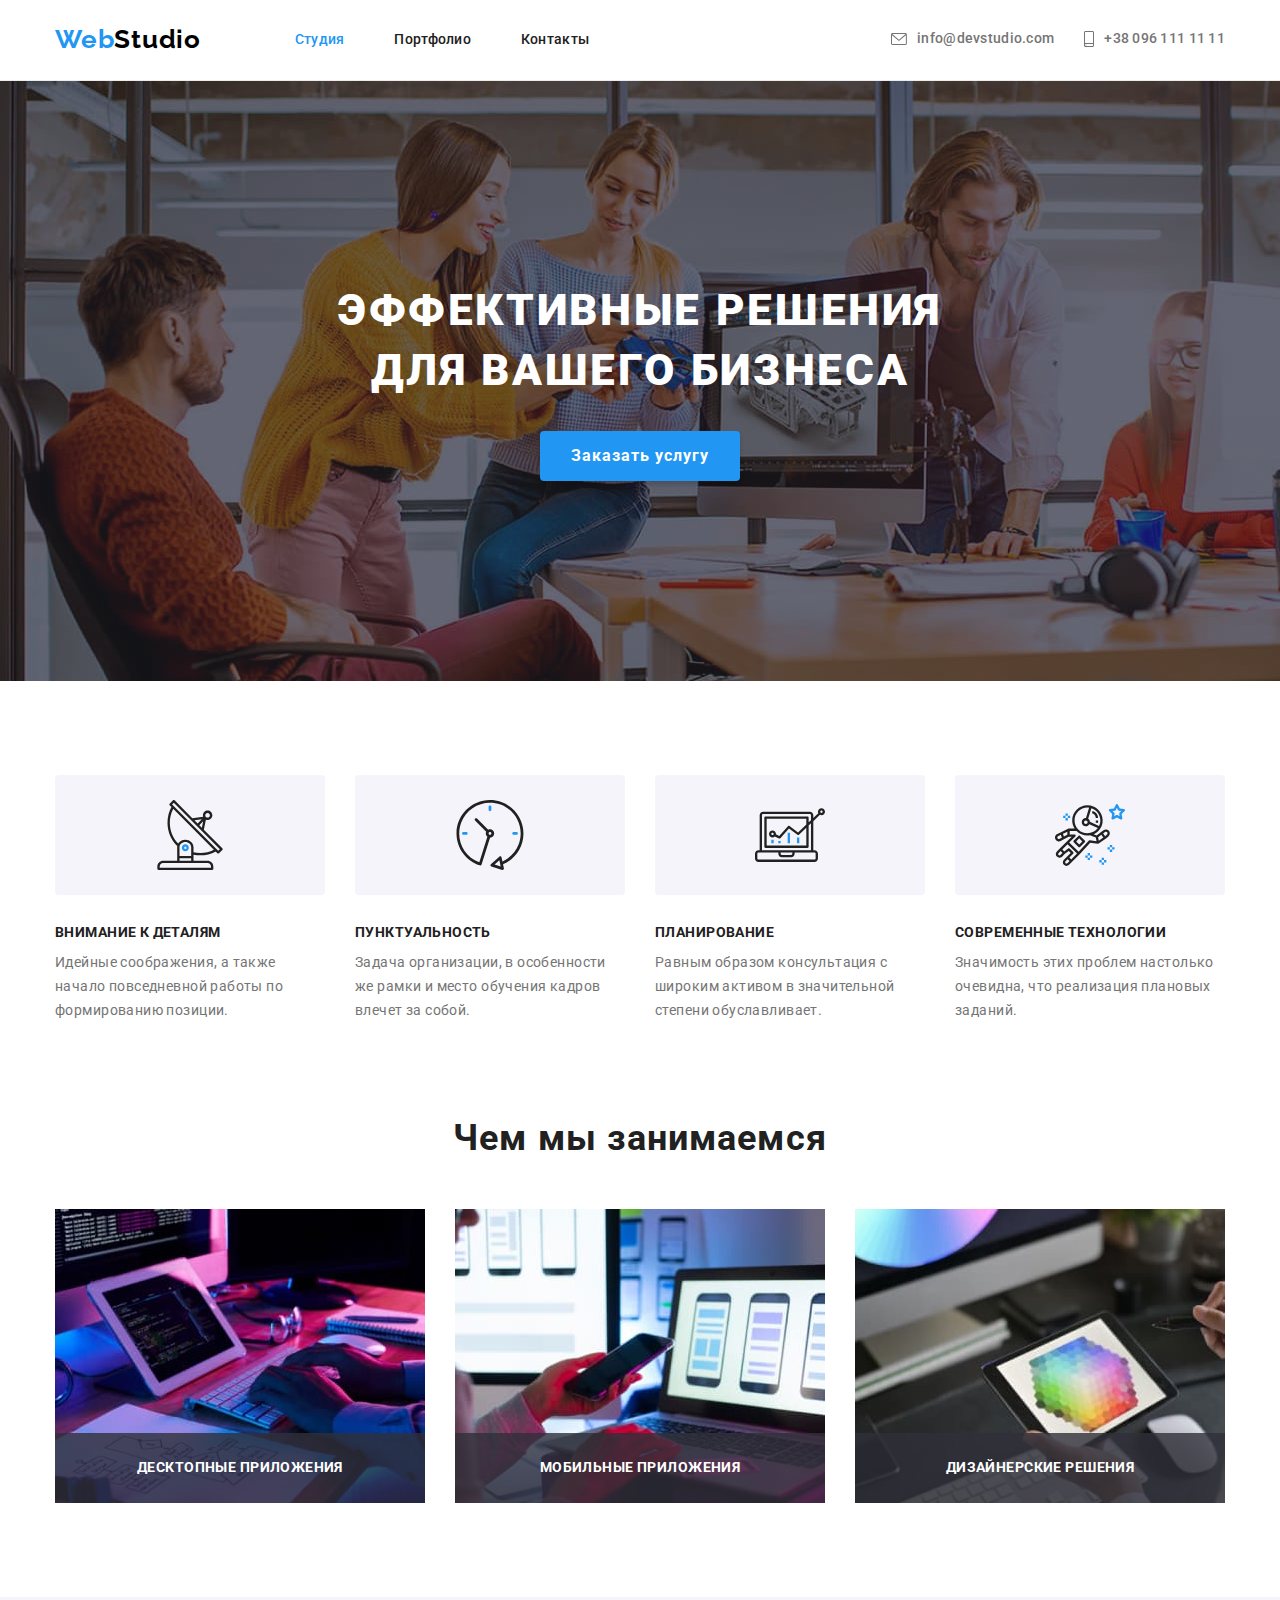
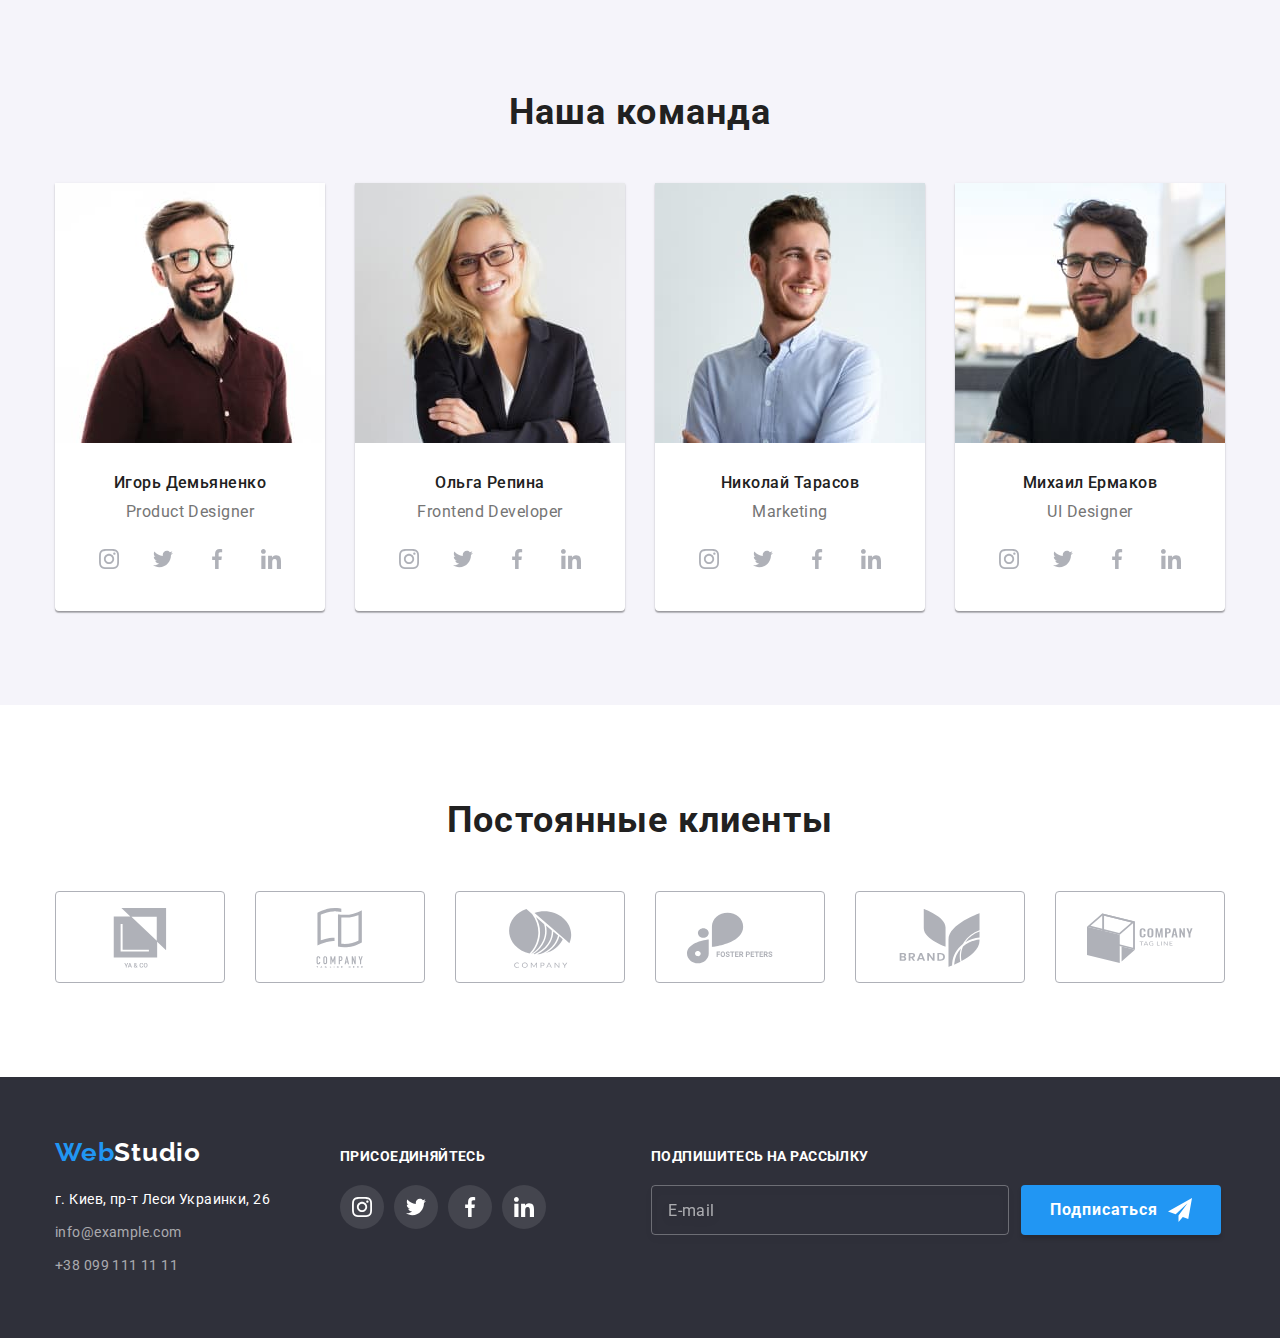
==== commit 63b262de: "Додає коригування" ====
--- a/index.html
+++ b/index.html
@@ -48,43 +48,45 @@
             </ul>
           </nav>
 
-          <ul class="feedback">
-            <li class="feedback__item">
-              <a href="mailto:info@devstudio.com" class="feedback__link feedback__link--mail">
-                <svg class="feedback__icon feedback__icon--mail" width="16" height="12">
-                  <use href="./images/icon-svg/symbol-defs.svg#link-envelope"></use>
-                </svg>
-                info@devstudio.com</a
-              >
-            </li>
-
-            <li class="feedback__item">
-              <a href="tel:+380961111111" class="feedback__link feedback__link--tel">
-                <svg class="feedback__icon feedback__icon--tel" width="10" height="16">
-                  <use href="./images/icon-svg/symbol-defs.svg#link-smartphone"></use>
-                </svg>
-                +38 096 111 11 11</a
-              >
-            </li>
-          </ul>
-
-          <ul class="social-web">
-            <li class="social-web__item">
-              <a href="" class="social-web__link">Instagram</a>
-            </li>
-
-            <li class="social-web__item">
-              <a href="" class="social-web__link">Twitter</a>
-            </li>
-
-            <li class="social-web__item">
-              <a href="" class="social-web__link">Facebook</a>
-            </li>
-
-            <li class="social-web__item">
-              <a href="" class="social-web__link">LinkedIn</a>
-            </li>
-          </ul>
+          <div class="mobile-box">
+            <ul class="feedback">
+              <li class="feedback__item">
+                <a href="mailto:info@devstudio.com" class="feedback__link feedback__link--mail">
+                  <svg class="feedback__icon feedback__icon--mail" width="16" height="12">
+                    <use href="./images/icon-svg/symbol-defs.svg#link-envelope"></use>
+                  </svg>
+                  info@devstudio.com</a
+                >
+              </li>
+
+              <li class="feedback__item">
+                <a href="tel:+380961111111" class="feedback__link feedback__link--tel">
+                  <svg class="feedback__icon feedback__icon--tel" width="10" height="16">
+                    <use href="./images/icon-svg/symbol-defs.svg#link-smartphone"></use>
+                  </svg>
+                  +38 096 111 11 11</a
+                >
+              </li>
+            </ul>
+
+            <ul class="social-web">
+              <li class="social-web__item">
+                <a href="" class="social-web__link">Instagram</a>
+              </li>
+
+              <li class="social-web__item">
+                <a href="" class="social-web__link">Twitter</a>
+              </li>
+
+              <li class="social-web__item">
+                <a href="" class="social-web__link">Facebook</a>
+              </li>
+
+              <li class="social-web__item">
+                <a href="" class="social-web__link">LinkedIn</a>
+              </li>
+            </ul>
+          </div>
         </div>
       </div>
     </header>
--- a/css/main.min.css
+++ b/css/main.min.css
@@ -1 +1 @@
-/*! modern-normalize v1.1.0 | MIT License | https://github.com/sindresorhus/modern-normalize */*,::before,::after{-webkit-box-sizing:border-box;box-sizing:border-box}html{line-height:1.15;-webkit-text-size-adjust:100%;-moz-tab-size:4;-o-tab-size:4;tab-size:4}body{margin:0;font-family:system-ui,-apple-system,"Segoe UI",Roboto,Helvetica,Arial,sans-serif,"Apple Color Emoji","Segoe UI Emoji"}hr{height:0;color:inherit}abbr[title]{-webkit-text-decoration:underline dotted;text-decoration:underline dotted}b,strong{font-weight:bolder}code,kbd,samp,pre{font-family:ui-monospace,SFMono-Regular,Consolas,"Liberation Mono",Menlo,monospace;font-size:1em}small{font-size:80%}sub,sup{font-size:75%;line-height:0;position:relative;vertical-align:baseline}sub{bottom:-0.25em}sup{top:-0.5em}table{text-indent:0;border-color:inherit}button,input,optgroup,select,textarea{font-family:inherit;font-size:100%;line-height:1.15;margin:0}button,select{text-transform:none}button,[type=button],[type=reset],[type=submit]{-webkit-appearance:button}::-moz-focus-inner{border-style:none;padding:0}:-moz-focusring{outline:1px dotted ButtonText}:-moz-ui-invalid{box-shadow:none}legend{padding:0}progress{vertical-align:baseline}::-webkit-inner-spin-button,::-webkit-outer-spin-button{height:auto}[type=search]{-webkit-appearance:textfield;outline-offset:-2px}::-webkit-search-decoration{-webkit-appearance:none}::-webkit-file-upload-button{-webkit-appearance:button;font:inherit}summary{display:list-item}h1,h2,h3,h4,h5,h6,ul,p{margin:0}ul{list-style:none;padding-left:0}a{text-decoration:none}img{display:block}body{font-family:Roboto,sans-serif;color:#212121;background-color:#fff}.container{min-width:320px;padding-left:15px;padding-right:15px;margin-left:auto;margin-right:auto;max-width:480px}@media screen and (min-width: 768px){.container{max-width:768px}}@media screen and (min-width: 1200px){.container{max-width:1200px}}.button-submit,.button-mailing,.button-service{display:block;height:50px;width:200px;padding:10px 0;font-family:inherit;font-weight:700;font-size:16px;line-height:1.88;text-align:center;letter-spacing:.06em;color:#fff;background-color:#2196f3;-webkit-box-shadow:0px 4px 4px rgba(0,0,0,.15);box-shadow:0px 4px 4px rgba(0,0,0,.15);border-radius:4px;border-radius:4px;border:rgba(0,0,0,0);cursor:pointer}.logo-footer,.logo{font-family:Raleway,sans-serif;font-weight:700;font-size:24px;line-height:1.17;letter-spacing:.03em;text-decoration:none;color:#2196f3}.form__input--terms,.filtres-title,.work__title{position:absolute;width:1px;height:1px;margin:-1px;border:0;padding:0;clip:rect(0 0 0 0);overflow:hidden}.header{background-color:#fff;border-bottom:1px solid #ececec}.header__container{position:relative;display:-webkit-box;display:-ms-flexbox;display:flex;-webkit-box-align:center;-ms-flex-align:center;align-items:center;-webkit-box-pack:justify;-ms-flex-pack:justify;justify-content:space-between;padding-top:16px;padding-bottom:16px}@media screen and (min-width: 768px){.header__container{padding-top:21px;padding-bottom:21px}}@media screen and (min-width: 1200px){.header__container{padding-top:24px;padding-bottom:25px}}.button-menu{position:absolute;top:10px;right:15px;display:-webkit-inline-box;display:-ms-inline-flexbox;display:inline-flex;-webkit-box-pack:center;-ms-flex-pack:center;justify-content:center;-webkit-box-align:center;-ms-flex-align:center;align-items:center;padding:0;margin:0;border:none;background-color:rgba(0,0,0,0);-webkit-transition:fill 250ms cubic-bezier(0.4, 0, 0.2, 1);transition:fill 250ms cubic-bezier(0.4, 0, 0.2, 1)}@media screen and (min-width: 768px){.button-menu{display:none}}.button-menu:hover,.button-menu:focus{fill:#2196f3}.button-menu.is-open{position:fixed;z-index:5}.button-menu .button-menu__close{display:none}.button-menu.is-open .button-menu__close{display:block}.button-menu.is-open .button-menu__menu{display:none}@media screen and (max-width: 767px){.menu-container{display:none;position:fixed;left:0;top:0;height:100%;padding:48px 0 48px 40px;width:100%;background:#fff;-webkit-box-shadow:0px 4px 8px rgba(0,0,0,.04),0px 2px 4px rgba(0,0,0,.08),0px 1px 3px rgba(0,0,0,.16);box-shadow:0px 4px 8px rgba(0,0,0,.04),0px 2px 4px rgba(0,0,0,.08),0px 1px 3px rgba(0,0,0,.16)}.menu-container.is-open{display:block}}@media screen and (min-width: 768px){.menu-container{display:-webkit-box;display:-ms-flexbox;display:flex;-webkit-box-align:center;-ms-flex-align:center;align-items:center}}.social-web{display:-webkit-box;display:-ms-flexbox;display:flex}.social-web__item:not(:last-child){padding-right:10px;border-right:1px solid rgba(33,33,33,.2)}.social-web__item:not(:first-child){padding-left:10px}@media screen and (min-width: 768px){.social-web{display:none}}.social-web .social-web__link{font-weight:500;font-size:18px;line-height:1.22;letter-spacing:.02em;color:#2196f3}.logo__header{color:#000}@media screen and (min-width: 768px){.logo{margin-right:88px}}@media screen and (min-width: 768px)and (min-width: 1200px){.logo{margin-right:93px;font-size:26px;line-height:1.19}}@media screen and (max-width: 767px){.nav{margin-bottom:302px}}@media screen and (max-width: 767px){.nav__item:not(:last-child){margin-bottom:32px}}@media screen and (min-width: 768px){.nav{display:-webkit-box;display:-ms-flexbox;display:flex;-webkit-box-align:center;-ms-flex-align:center;align-items:center;margin-right:84px}}@media screen and (min-width: 768px)and (min-width: 1200px){.nav{margin-right:302px}}@media screen and (min-width: 768px){.nav__item:not(:last-child){margin-right:50px}}.nav__link{font-weight:500;font-size:40px;line-height:1.18;letter-spacing:.02em;color:#212121;-webkit-transition:color 250ms cubic-bezier(0.4, 0, 0.2, 1);transition:color 250ms cubic-bezier(0.4, 0, 0.2, 1)}.nav__link:hover,.nav__link:focus{color:#2196f3}@media screen and (min-width: 768px){.nav__link{font-size:14px;line-height:1.14}}.nav__link--accent{color:#2196f3}@media screen and (min-width: 768px){.nav__link--accent{position:relative}.nav__link--accent::after{content:"";position:absolute;left:0;top:46px;display:block;width:100%;height:4px;background-color:#2196f3;border-radius:2px}}@media screen and (min-width: 768px)and (min-width: 1200px){.nav__link--accent::after{top:45px}}.feedback{display:-webkit-box;display:-ms-flexbox;display:flex}@media screen and (max-width: 767px){.feedback{-webkit-box-orient:vertical;-webkit-box-direction:reverse;-ms-flex-direction:column-reverse;flex-direction:column-reverse;margin-bottom:64px}}@media screen and (min-width: 768px)and (max-width: 1199px){.feedback{-webkit-box-orient:vertical;-webkit-box-direction:normal;-ms-flex-direction:column;flex-direction:column}}@media screen and (min-width: 1200px){.feedback{-webkit-box-align:center;-ms-flex-align:center;align-items:center;margin-left:auto}.feedback__item:not(:last-child){margin-right:30px}}@media screen and (max-width: 767px){.feedback__item:not(:first-child){margin-bottom:32px}}@media screen and (min-width: 768px)and (max-width: 1199px){.feedback__item:not(:last-child){margin-bottom:10px}}.feedback__link{display:-webkit-box;display:-ms-flexbox;display:flex;-webkit-box-align:center;-ms-flex-align:center;align-items:center;-webkit-transition:color 250ms cubic-bezier(0.4, 0, 0.2, 1);transition:color 250ms cubic-bezier(0.4, 0, 0.2, 1)}.feedback__link:hover,.feedback__link:focus{color:#2196f3;fill:currentColor}.feedback__link--tel{font-weight:500;font-size:34px;line-height:1.18;letter-spacing:.02em;color:#2196f3}@media screen and (min-width: 768px){.feedback__link--tel{font-size:12px;line-height:1.17;color:#757575}}@media screen and (min-width: 768px)and (min-width: 1200px){.feedback__link--tel{font-size:14px;line-height:1.14}}.feedback__link--mail{font-weight:500;font-size:24px;line-height:1.17;letter-spacing:.02em;color:#757575}@media screen and (min-width: 768px){.feedback__link--mail{font-size:12px}}@media screen and (min-width: 768px)and (min-width: 1200px){.feedback__link--mail{font-size:14px;line-height:1.14}}.feedback__icon{display:none}@media screen and (min-width: 768px){.feedback__icon{display:block;margin-right:8px;fill:currentColor}}@media screen and (min-width: 1200px){.feedback__icon{margin-right:10px}}@media screen and (max-width: 767px){.feedback__icon--mail{width:14px;height:10px}}@media screen and (max-width: 767px){.feedback__icon--tel{width:10px;height:14px}}.hero{padding-top:118px;padding-bottom:118px;max-width:480px;height:400px;margin-left:auto;margin-right:auto;background-color:#2f303a;background-image:-webkit-gradient(linear, left top, right top, from(rgba(47, 48, 58, 0.4)), to(rgba(47, 48, 58, 0.4))),url("../images/bg-images/bg-image-mobile.jpg");background-image:linear-gradient(to right, rgba(47, 48, 58, 0.4), rgba(47, 48, 58, 0.4)),url("../images/bg-images/bg-image-mobile.jpg");background-size:480px 400px}@media(min-device-pixel-ratio: 2),(-webkit-min-device-pixel-ratio: 2),(min-resolution: 192dpi),(min-resolution: 2dppx){.hero{background-image:-webkit-gradient(linear, left top, right top, from(rgba(47, 48, 58, 0.4)), to(rgba(47, 48, 58, 0.4))),url("../images/bg-images/bg-image-mobile@2x.jpg");background-image:linear-gradient(to right, rgba(47, 48, 58, 0.4), rgba(47, 48, 58, 0.4)),url("../images/bg-images/bg-image-mobile@2x.jpg")}}@media screen and (min-width: 768px){.hero{max-width:768px;background-image:-webkit-gradient(linear, left top, right top, from(rgba(47, 48, 58, 0.4)), to(rgba(47, 48, 58, 0.4))),url("../images/bg-images/bg-image-tablet.jpg");background-image:linear-gradient(to right, rgba(47, 48, 58, 0.4), rgba(47, 48, 58, 0.4)),url("../images/bg-images/bg-image-tablet.jpg");background-size:768px}}@media screen and (min-width: 768px)and (min-device-pixel-ratio: 2),screen and (min-width: 768px)and (-webkit-min-device-pixel-ratio: 2),screen and (min-width: 768px)and (min-resolution: 192dpi),screen and (min-width: 768px)and (min-resolution: 2dppx){.hero{background-image:-webkit-gradient(linear, left top, right top, from(rgba(47, 48, 58, 0.4)), to(rgba(47, 48, 58, 0.4))),url("../images/bg-images/bg-image-tablet@2x.jpg");background-image:linear-gradient(to right, rgba(47, 48, 58, 0.4), rgba(47, 48, 58, 0.4)),url("../images/bg-images/bg-image-tablet@2x.jpg")}}@media screen and (min-width: 1200px){.hero{padding-top:200px;padding-bottom:200px;max-width:1600px;height:600px;background-image:-webkit-gradient(linear, left top, right top, from(rgba(47, 48, 58, 0.4)), to(rgba(47, 48, 58, 0.4))),url("../images/bg-images/bg-image-laptop.jpg");background-image:linear-gradient(to right, rgba(47, 48, 58, 0.4), rgba(47, 48, 58, 0.4)),url("../images/bg-images/bg-image-laptop.jpg");background-size:1600px 600px}}@media screen and (min-width: 1200px)and (min-device-pixel-ratio: 2),screen and (min-width: 1200px)and (-webkit-min-device-pixel-ratio: 2),screen and (min-width: 1200px)and (min-resolution: 192dpi),screen and (min-width: 1200px)and (min-resolution: 2dppx){.hero{background-image:-webkit-gradient(linear, left top, right top, from(rgba(47, 48, 58, 0.4)), to(rgba(47, 48, 58, 0.4))),url("../images/bg-images/bg-image-laptop@2x.jpg");background-image:linear-gradient(to right, rgba(47, 48, 58, 0.4), rgba(47, 48, 58, 0.4)),url("../images/bg-images/bg-image-laptop@2x.jpg")}}.hero__title{max-width:360px;margin-left:auto;margin-right:auto;margin-bottom:30px;font-weight:900;font-size:26px;line-height:1.6;text-align:center;letter-spacing:.06em;text-transform:uppercase;color:#fff}@media screen and (min-width: 1200px){.hero__title{max-width:696px;margin-top:0;font-size:44px;line-height:1.36}}.button-service{margin-left:auto;margin-right:auto}.work{padding-top:60px}@media screen and (min-width: 1200px){.work{padding-top:94px}}.examples{margin-left:-30px;margin-top:-30px}@media screen and (min-width: 768px){.examples{display:-webkit-box;display:-ms-flexbox;display:flex;-ms-flex-wrap:wrap;flex-wrap:wrap}}.examples__item{margin-left:30px;margin-top:30px;-ms-flex-preferred-size:calc(50% - 30px);flex-basis:calc(50% - 30px)}@media screen and (min-width: 1200px){.examples__item{-ms-flex-preferred-size:calc(25% - 30px);flex-basis:calc(25% - 30px)}}.examples__box{display:-webkit-inline-box;display:-ms-inline-flexbox;display:inline-flex;-webkit-box-pack:center;-ms-flex-pack:center;justify-content:center;-webkit-box-align:center;-ms-flex-align:center;align-items:center;max-width:450px;width:100%;height:120px;margin-bottom:30px;background-color:#f5f4fa;border-radius:4px}@media screen and (min-width: 768px){.examples__box{width:354px}}@media screen and (min-width: 1200px){.examples__box{width:270px}}.examples__title{margin-bottom:10px;font-size:14px;line-height:1.14;letter-spacing:.03em;text-transform:uppercase}@media screen and (max-width: 767px){.examples__title{text-align:center}}.examples__text{font-size:14px;line-height:1.71;letter-spacing:.03em;color:#757575}.technology{padding-top:94px;padding-bottom:94px}@media screen and (max-width: 1199px){.technology{display:none}}.technology__title{margin-bottom:50px;font-size:36px;line-height:1.17;text-align:center;letter-spacing:.03em}.technology__list{display:-webkit-box;display:-ms-flexbox;display:flex;padding-left:0}.technology__product{position:relative;-ms-flex-preferred-size:calc(100% - 20px);flex-basis:calc(100% - 20px);margin-right:30px}.technology__product:nth-child(3n){margin-right:0}.technology__card{display:block;max-width:100%}.technology__box{position:absolute;left:0;bottom:0;width:100%;height:70px;padding-top:27px;padding-bottom:27px;background:rgba(47,48,58,.8)}.technologi__text{font-weight:700;font-size:14px;line-height:1.14;text-align:center;letter-spacing:.03em;text-transform:uppercase;color:#fff}.team{padding-top:60px;padding-bottom:60px;background-color:#f5f4fa}@media screen and (min-width: 1200px){.team{padding-top:94px;padding-bottom:94px}}.team__title{margin-bottom:30px;font-size:28px;line-height:1.19;text-align:center;letter-spacing:.03em}@media screen and (min-width: 1200px){.team__title{margin-bottom:50px;font-size:36px;line-height:1.17}}.specialist{margin-bottom:-30px;margin-left:-30px}@media screen and (min-width: 768px){.specialist{display:-webkit-box;display:-ms-flexbox;display:flex;-ms-flex-wrap:wrap;flex-wrap:wrap}}.specialist__item{margin-bottom:30px;margin-left:30px;background-color:#fff;-webkit-box-shadow:0px 1px 3px rgba(0,0,0,.12),0px 1px 1px rgba(0,0,0,.14),0px 2px 1px rgba(0,0,0,.2);box-shadow:0px 1px 3px rgba(0,0,0,.12),0px 1px 1px rgba(0,0,0,.14),0px 2px 1px rgba(0,0,0,.2);border-radius:0px 0px 4px 4px;border-color:rgba(0,0,0,0)}@media screen and (min-width: 768px){.specialist__item{-ms-flex-preferred-size:calc(50% - 30px);flex-basis:calc(50% - 30px)}}@media screen and (min-width: 1200px){.specialist__item{-ms-flex-preferred-size:calc(25% - 30px);flex-basis:calc(25% - 30px)}}.specialist__name{margin-bottom:10px;font-weight:500;font-size:16px;line-height:1.19;text-align:center;letter-spacing:.03em}.specialist__profession{margin-bottom:16px;line-height:1.19;text-align:center;letter-spacing:.03em;color:#757575}.specialist__info{padding-top:30px;padding-bottom:30px}.social-link{display:-webkit-box;display:-ms-flexbox;display:flex;-webkit-box-pack:center;-ms-flex-pack:center;justify-content:center}.social-link__item:not(:last-child){margin-right:10px}.social-link__link{display:block;height:44px;width:44px;padding:12px;border-radius:50%;fill:#afb1b8;-webkit-transition:background-color 250ms cubic-bezier(0.4, 0, 0.2, 1);transition:background-color 250ms cubic-bezier(0.4, 0, 0.2, 1)}.social-link__icon{-webkit-transition:fill 250ms cubic-bezier(0.4, 0, 0.2, 1);transition:fill 250ms cubic-bezier(0.4, 0, 0.2, 1)}.social-link__link:hover,.social-link__link:focus{background-color:#2196f3;fill:#fff}.clients{padding-top:60px;padding-bottom:60px}@media screen and (min-width: 1200px){.clients{padding-top:94px;padding-bottom:94px}}.clients__title{margin-bottom:30px;font-size:28px;line-height:1.19;text-align:center;letter-spacing:.03em;color:#212121}@media screen and (min-width: 1200px){.clients__title{margin-bottom:50px}}@media screen and (min-width: 1200px){.clients__title{font-size:36px;line-height:1.17}}.clients__list{display:-webkit-box;display:-ms-flexbox;display:flex;-ms-flex-wrap:wrap;flex-wrap:wrap;margin-top:-30px;margin-left:-30px}.clients__item{display:block;margin-top:30px;margin-left:30px}@media screen and (max-width: 768px){.clients__item{-ms-flex-preferred-size:calc(50% - 30px);flex-basis:calc(50% - 30px)}}@media screen and (min-width: 768px){.clients__item{-ms-flex-preferred-size:calc(33.3333333333% - 30px);flex-basis:calc(33.3333333333% - 30px)}}@media screen and (min-width: 1200px){.clients__item{-ms-flex-preferred-size:calc(16.6666666667% - 30px);flex-basis:calc(16.6666666667% - 30px)}}.clients__link{display:block;width:100%;height:92px;padding-top:16px;padding-bottom:16px;margin:0;fill:#afb1b8;border:1px solid #afb1b8;border-radius:4px;text-align:center;-webkit-transition-property:border-color,fill;transition-property:border-color,fill;-webkit-transition-duration:250ms;transition-duration:250ms;-webkit-transition-timing-function:cubic-bezier(0.4, 0, 0.2, 1);transition-timing-function:cubic-bezier(0.4, 0, 0.2, 1)}.clients__link:hover,.clients__link:focus{border-color:#2196f3;fill:#2196f3}.footer{background-color:#2f303a;padding-top:60px;padding-bottom:60px}@media screen and (min-width: 768px){.footer__block{display:-webkit-box;display:-ms-flexbox;display:flex;-webkit-box-align:baseline;-ms-flex-align:baseline;align-items:baseline}}@media screen and (max-width: 1200px){.footer__block{margin-bottom:60px}}@media screen and (min-width: 1200px){.footer__container{display:-webkit-box;display:-ms-flexbox;display:flex;-webkit-box-align:baseline;-ms-flex-align:baseline;align-items:baseline}}.logo-footer{display:block;margin-bottom:20px}@media screen and (max-width: 768px){.logo-footer{text-align:center}}@media screen and (min-width: 1200px){.logo-footer{font-size:26px;line-height:1.19}}.logo-footer__color{color:#fff}@media screen and (max-width: 768px){.footer__box{margin-bottom:60px}}@media screen and (min-width: 768px)and (max-width: 1199px){.footer__box{margin-left:76px;margin-right:165px}}@media screen and (min-width: 1200px){.footer__box{margin-right:70px}}@media screen and (max-width: 480px){.footer__box-link{margin-bottom:60px}}.address{font-style:normal}.address__item:not(:last-child){margin-bottom:9px}.address__link{font-size:14px;line-height:1.71;letter-spacing:.03em;color:rgba(255,255,255,.6)}.address .address__link--color{color:#fff}@media screen and (max-width: 768px){.address{text-align:center}}@media screen and (min-width: 1200px){.footer__box-link{margin-right:105px}}@media screen and (max-width: 768px){.footer__box-link{display:-webkit-box;display:-ms-flexbox;display:flex;-webkit-box-orient:vertical;-webkit-box-direction:normal;-ms-flex-direction:column;flex-direction:column;-webkit-box-align:center;-ms-flex-align:center;align-items:center}}.footer__title-link{margin-bottom:20px;font-weight:700;font-size:14px;line-height:1.14;letter-spacing:.03em;text-transform:uppercase;color:#fff}@media screen and (max-width: 768px){.footer__title-link{text-align:center}}.soc-link{display:-webkit-box;display:-ms-flexbox;display:flex}.soc-link__item:not(:last-child){margin-right:10px}.soc-link__link{display:block;height:44px;width:44px;padding:12px;border-radius:50%;fill:#fff;-ms-flex-preferred-size:calc((100% - 30px)/4);flex-basis:calc((100% - 30px)/4);background-color:rgba(255,255,255,.1);-webkit-transition:background-color 250ms cubic-bezier(0.4, 0, 0.2, 1);transition:background-color 250ms cubic-bezier(0.4, 0, 0.2, 1)}.soc-link__link:hover,.soc-link__link:focus{background-color:#2196f3}.footer__title-mailing{margin-bottom:20px;font-weight:700;font-size:14px;line-height:1.14;letter-spacing:.03em;text-transform:uppercase;color:#fff}@media screen and (max-width: 1199px){.footer__title-mailing{text-align:center}}@media screen and (min-width: 1200px){.mailing__box{display:-webkit-box;display:-ms-flexbox;display:flex}}.mailing__input{width:100%;height:50px;padding:15px 16px;border:1px solid rgba(255,255,255,.3);-webkit-filter:drop-shadow(0px 4px 4px rgba(0, 0, 0, 0.15));filter:drop-shadow(0px 4px 4px rgba(0, 0, 0, 0.15));border-radius:4px;background-color:inherit;color:#fff}@media screen and (max-width: 1199px){.mailing__input{margin-bottom:20px}}@media screen and (min-width: 1200px){.mailing__input{width:358px;margin-right:12px}}.mailing__input::-webkit-input-placeholder{font-weight:400;font-size:16px;line-height:1.25;letter-spacing:.03em;color:rgba(255,255,255,.6)}.mailing__input::-moz-placeholder{font-weight:400;font-size:16px;line-height:1.25;letter-spacing:.03em;color:rgba(255,255,255,.6)}.mailing__input:-ms-input-placeholder{font-weight:400;font-size:16px;line-height:1.25;letter-spacing:.03em;color:rgba(255,255,255,.6)}.mailing__input::-ms-input-placeholder{font-weight:400;font-size:16px;line-height:1.25;letter-spacing:.03em;color:rgba(255,255,255,.6)}.mailing__input::placeholder{font-weight:400;font-size:16px;line-height:1.25;letter-spacing:.03em;color:rgba(255,255,255,.6)}.button-mailing{display:-webkit-box;display:-ms-flexbox;display:flex;-webkit-box-align:center;-ms-flex-align:center;align-items:center;-webkit-box-pack:center;-ms-flex-pack:center;justify-content:center}.button-mailing__icon{margin-left:10px}@media screen and (max-width: 1199px){.button-mailing{margin-left:auto;margin-right:auto}}.filtres{padding-top:60px;padding-bottom:60px}@media screen and (min-width: 1200px){.filtres{padding-top:94px;padding-bottom:94px}}.button-list{display:-webkit-box;display:-ms-flexbox;display:flex;-ms-flex-wrap:wrap;flex-wrap:wrap;margin-bottom:50px}.button-list__item:nth-child(-n+3){margin-bottom:15px}@media screen and (min-width: 768px){.button-list{-webkit-box-pack:center;-ms-flex-pack:center;justify-content:center}}.button-list__item:not(:last-child){margin-right:8px}.button-list__btn{padding:6px 22px;font-family:inherit;font-weight:500;font-size:16px;line-height:1.62;text-align:center;letter-spacing:.03em;color:#212121;background-color:#f5f4fa;border-radius:4px;border-color:rgba(0,0,0,0);-webkit-transition-property:color,background-color,-webkit-box-shadow;transition-property:color,background-color,-webkit-box-shadow;transition-property:color,background-color,box-shadow;transition-property:color,background-color,box-shadow,-webkit-box-shadow;-webkit-transition-duration:250ms;transition-duration:250ms;-webkit-transition-timing-function:cubic-bezier(0.4, 0, 0.2, 1);transition-timing-function:cubic-bezier(0.4, 0, 0.2, 1);cursor:pointer}.button-list__btn:hover,.button-list__btn:focus{color:#fff;background-color:#2196f3;-webkit-box-shadow:0px 3px 1px rgba(0,0,0,.1),0px 1px 2px rgba(0,0,0,.08),0px 2px 2px rgba(0,0,0,.12);box-shadow:0px 3px 1px rgba(0,0,0,.1),0px 1px 2px rgba(0,0,0,.08),0px 2px 2px rgba(0,0,0,.12)}.grid{margin-top:-30px;margin-left:-30px}@media screen and (min-width: 768px){.grid{display:-webkit-box;display:-ms-flexbox;display:flex;-ms-flex-wrap:wrap;flex-wrap:wrap}}.grid__item{margin-top:30px;margin-left:30px;cursor:pointer}@media screen and (min-width: 768px){.grid__item{-ms-flex-preferred-size:calc(50% - 30px);flex-basis:calc(50% - 30px)}}@media screen and (min-width: 1200px){.grid__item{-ms-flex-preferred-size:calc(33.3333333333% - 30px);flex-basis:calc(33.3333333333% - 30px)}}.grid__project{display:block;-webkit-transition:-webkit-box-shadow 250ms cubic-bezier(0.4, 0, 0.2, 1);transition:-webkit-box-shadow 250ms cubic-bezier(0.4, 0, 0.2, 1);transition:box-shadow 250ms cubic-bezier(0.4, 0, 0.2, 1);transition:box-shadow 250ms cubic-bezier(0.4, 0, 0.2, 1), -webkit-box-shadow 250ms cubic-bezier(0.4, 0, 0.2, 1);-webkit-transition:-webkit-transform 250ms cubic-bezier(0.4, 0, 0.2, 1);transition:-webkit-transform 250ms cubic-bezier(0.4, 0, 0.2, 1);transition:transform 250ms cubic-bezier(0.4, 0, 0.2, 1);transition:transform 250ms cubic-bezier(0.4, 0, 0.2, 1), -webkit-transform 250ms cubic-bezier(0.4, 0, 0.2, 1)}.grid__project:hover,.grid__project:focus{-webkit-box-shadow:0px 1px 1px rgba(0,0,0,.12),0px 4px 4px rgba(0,0,0,.06),1px 4px 6px rgba(0,0,0,.16);box-shadow:0px 1px 1px rgba(0,0,0,.12),0px 4px 4px rgba(0,0,0,.06),1px 4px 6px rgba(0,0,0,.16)}.grid__project:hover:hover .grid__text-transform,.grid__project:hover:focus .grid__text-transform,.grid__project:focus:hover .grid__text-transform,.grid__project:focus:focus .grid__text-transform{-webkit-transform:translateY(0%);transform:translateY(0%)}.grid__thumb{position:relative;overflow:hidden;z-index:-1}.grid__card{display:block;height:100%}.grid__text-transform{position:absolute;top:0;left:0;height:100%;-webkit-transform:translateY(101%);transform:translateY(101%);font-size:18px;line-height:1.6;letter-spacing:.03em;color:#fff;background-color:rgba(33,150,243,.9);-webkit-transition:-webkit-transform 250ms cubic-bezier(0.4, 0, 0.2, 1);transition:-webkit-transform 250ms cubic-bezier(0.4, 0, 0.2, 1);transition:transform 250ms cubic-bezier(0.4, 0, 0.2, 1);transition:transform 250ms cubic-bezier(0.4, 0, 0.2, 1), -webkit-transform 250ms cubic-bezier(0.4, 0, 0.2, 1)}@media screen and (max-width: 767px){.grid__text-transform{padding:77px 24px;overflow-y:scroll}}@media screen and (min-width: 768px){.grid__text-transform{padding:49px 24px 77px 24px}}@media screen and (min-width: 1200px){.grid__text-transform{padding:63px 24px}}.grid__box{padding:20px 24px;border-left:1px solid #eee;border-right:1px solid #eee;border-bottom:1px solid #eee}@media screen and (min-width: 768px)and (max-width: 1199px){.grid__box--big{padding:20px 24px 56px 24px}}.grid__title{margin-bottom:4px;font-size:18px;line-height:2;letter-spacing:.06em;color:#212121}.grid__text{font-size:16px;line-height:1.18;letter-spacing:.03em;color:#757575}.backdrop{position:fixed;top:0;left:0;width:100%;height:100%;padding-top:93px;padding-left:15px;padding-right:15px;background-color:rgba(0,0,0,.2);overflow-y:scroll}@media screen and (min-width: 768px){.backdrop{padding-top:208px;padding-left:159px;padding-right:159px}}.backdrop.is-hidden{visibility:hidden;opacity:0;pointer-events:none}.modal{background-color:#fff;-webkit-box-shadow:0px 1px 3px rgba(0,0,0,.12),0px 1px 1px rgba(0,0,0,.14),0px 2px 1px rgba(0,0,0,.2);box-shadow:0px 1px 3px rgba(0,0,0,.12),0px 1px 1px rgba(0,0,0,.14),0px 2px 1px rgba(0,0,0,.2);border-radius:4px;z-index:3}@media screen and (max-width: 1199px){.modal{position:relative;max-width:450px;width:100%;margin-left:auto;margin-right:auto}}@media screen and (min-width: 1200px){.modal{position:absolute;top:50%;left:50%;-webkit-transform:translate(-50%, -50%);transform:translate(-50%, -50%);max-width:528px;width:100%}}.modal__button{position:absolute;top:8px;right:8px;display:-webkit-box;display:-ms-flexbox;display:flex;-webkit-box-pack:center;-ms-flex-pack:center;justify-content:center;-webkit-box-align:center;-ms-flex-align:center;align-items:center;width:30px;height:30px;border-radius:50%;background-color:#fff;border:1px solid rgba(0,0,0,.1);cursor:pointer;-webkit-transition:border-color 250ms cubic-bezier(0.4, 0, 0.2, 1);transition:border-color 250ms cubic-bezier(0.4, 0, 0.2, 1)}.modal__button:hover,.modal__button:focus{border-color:#2196f3}.modal__button:hover .modal__icon,.modal__button:focus .modal__icon{fill:#2196f3}.modal__icon{-webkit-transition:fill 250ms cubic-bezier(0.4, 0, 0.2, 1);transition:fill 250ms cubic-bezier(0.4, 0, 0.2, 1)}.form{display:-webkit-box;display:-ms-flexbox;display:flex;-webkit-box-orient:vertical;-webkit-box-direction:normal;-ms-flex-direction:column;flex-direction:column;padding:40px}.form__title{margin-bottom:12px;font-size:20px;line-height:1.5;text-align:center;letter-spacing:.03em}@media screen and (min-width: 1200px){.form__title{line-height:1.15}}.form__label{margin-bottom:4px;font-weight:400;font-size:12px;line-height:1.17;letter-spacing:.01em;color:#757575}.form__input{width:100%;height:40px;padding:11px 12px 11px 42px;margin-bottom:10px;border:1px solid rgba(33,33,33,.2);border-radius:4px;cursor:pointer;-webkit-transition:border-color 250ms cubic-bezier(0.4, 0, 0.2, 1);transition:border-color 250ms cubic-bezier(0.4, 0, 0.2, 1)}.form__input:hover,.form__input:focus-within{border-color:#2196f3}.form__textarea{width:100%;height:120px;padding:12px 16px;margin-bottom:20px;border:1px solid rgba(33,33,33,.2);border-radius:4px;-webkit-transition:border-color 250ms cubic-bezier(0.4, 0, 0.2, 1);transition:border-color 250ms cubic-bezier(0.4, 0, 0.2, 1);cursor:pointer;resize:none}.form__textarea:hover,.form__textarea:focus-within{border-color:#2196f3}.form__textarea::-webkit-input-placeholder{font-weight:400;font-size:12px;line-height:1.17;letter-spacing:.01em;color:rgba(117,117,117,.5)}.form__textarea::-moz-placeholder{font-weight:400;font-size:12px;line-height:1.17;letter-spacing:.01em;color:rgba(117,117,117,.5)}.form__textarea:-ms-input-placeholder{font-weight:400;font-size:12px;line-height:1.17;letter-spacing:.01em;color:rgba(117,117,117,.5)}.form__textarea::-ms-input-placeholder{font-weight:400;font-size:12px;line-height:1.17;letter-spacing:.01em;color:rgba(117,117,117,.5)}.form__textarea::placeholder{font-weight:400;font-size:12px;line-height:1.17;letter-spacing:.01em;color:rgba(117,117,117,.5)}.form__label--terms{display:-webkit-box;display:-ms-flexbox;display:flex;-webkit-box-pack:center;-ms-flex-pack:center;justify-content:center;-webkit-box-align:center;-ms-flex-align:center;align-items:center;margin-bottom:30px;font-weight:400;font-size:12px;line-height:1.17;letter-spacing:.03em;color:#757575}@media screen and (min-width: 1200px){.form__label--terms{font-size:14px;line-height:1.71}}.form__terms-link{font-weight:400;font-size:12px;line-height:1.17;letter-spacing:.03em;color:#2196f3}@media screen and (min-width: 1200px){.form__terms-link{font-size:14px;line-height:1.71}}.form__check-icon{width:15px;height:15px;margin-right:8px;border:1px solid #212121;border-radius:2px}.form__input--terms{width:16px;height:15px;margin-right:8px}.form__input--terms:checked+.form__check-icon{background-color:#2196f3;border-color:#2196f3;background-image:url("../images/icon-svg/check-icon.svg");background-origin:border-box;background-repeat:no-repeat;background-position:center}.form__input--terms:focus+.form__check-icon{border-color:#2196f3}.form__box{position:relative}.form__icon{position:absolute;left:12px;top:11px;-webkit-transition:fill 250ms cubic-bezier(0.4, 0, 0.2, 1);transition:fill 250ms cubic-bezier(0.4, 0, 0.2, 1)}.form__input:hover+.form__icon,.form__input:focus-within+.form__icon{fill:#2196f3}.button-submit{margin-left:auto;margin-right:auto;-webkit-transition:background-color 250ms cubic-bezier(0.4, 0, 0.2, 1);transition:background-color 250ms cubic-bezier(0.4, 0, 0.2, 1)}.button-submit:hover,.button-submit:focus{background-color:#188ce8}/*# sourceMappingURL=main.min.css.map */+/*! modern-normalize v1.1.0 | MIT License | https://github.com/sindresorhus/modern-normalize */*,::before,::after{-webkit-box-sizing:border-box;box-sizing:border-box}html{line-height:1.15;-webkit-text-size-adjust:100%;-moz-tab-size:4;-o-tab-size:4;tab-size:4}body{margin:0;font-family:system-ui,-apple-system,"Segoe UI",Roboto,Helvetica,Arial,sans-serif,"Apple Color Emoji","Segoe UI Emoji"}hr{height:0;color:inherit}abbr[title]{-webkit-text-decoration:underline dotted;text-decoration:underline dotted}b,strong{font-weight:bolder}code,kbd,samp,pre{font-family:ui-monospace,SFMono-Regular,Consolas,"Liberation Mono",Menlo,monospace;font-size:1em}small{font-size:80%}sub,sup{font-size:75%;line-height:0;position:relative;vertical-align:baseline}sub{bottom:-0.25em}sup{top:-0.5em}table{text-indent:0;border-color:inherit}button,input,optgroup,select,textarea{font-family:inherit;font-size:100%;line-height:1.15;margin:0}button,select{text-transform:none}button,[type=button],[type=reset],[type=submit]{-webkit-appearance:button}::-moz-focus-inner{border-style:none;padding:0}:-moz-focusring{outline:1px dotted ButtonText}:-moz-ui-invalid{box-shadow:none}legend{padding:0}progress{vertical-align:baseline}::-webkit-inner-spin-button,::-webkit-outer-spin-button{height:auto}[type=search]{-webkit-appearance:textfield;outline-offset:-2px}::-webkit-search-decoration{-webkit-appearance:none}::-webkit-file-upload-button{-webkit-appearance:button;font:inherit}summary{display:list-item}h1,h2,h3,h4,h5,h6,ul,p{margin:0}ul{list-style:none;padding-left:0}a{text-decoration:none}img{display:block}body{font-family:Roboto,sans-serif;color:#212121;background-color:#fff}.container{min-width:320px;padding-left:15px;padding-right:15px;margin-left:auto;margin-right:auto;max-width:480px}@media screen and (min-width: 768px){.container{max-width:768px}}@media screen and (min-width: 1200px){.container{max-width:1200px}}.button-submit,.button-mailing,.button-service{display:block;height:50px;width:200px;padding:10px 0;font-family:inherit;font-weight:700;font-size:16px;line-height:1.88;text-align:center;letter-spacing:.06em;color:#fff;background-color:#2196f3;-webkit-box-shadow:0px 4px 4px rgba(0,0,0,.15);box-shadow:0px 4px 4px rgba(0,0,0,.15);border-radius:4px;border-radius:4px;border:rgba(0,0,0,0);cursor:pointer}.logo-footer,.logo{font-family:Raleway,sans-serif;font-weight:700;font-size:24px;line-height:1.17;letter-spacing:.03em;text-decoration:none;color:#2196f3}.form__input--terms,.filtres-title,.work__title{position:absolute;width:1px;height:1px;margin:-1px;border:0;padding:0;clip:rect(0 0 0 0);overflow:hidden}.header{background-color:#fff;border-bottom:1px solid #ececec}.header__container{position:relative;display:-webkit-box;display:-ms-flexbox;display:flex;-webkit-box-align:center;-ms-flex-align:center;align-items:center;-webkit-box-pack:justify;-ms-flex-pack:justify;justify-content:space-between;padding-top:16px;padding-bottom:16px}@media screen and (min-width: 768px){.header__container{padding-top:21px;padding-bottom:21px}}@media screen and (min-width: 1200px){.header__container{padding-top:24px;padding-bottom:25px}}.button-menu{position:absolute;top:10px;right:15px;display:-webkit-inline-box;display:-ms-inline-flexbox;display:inline-flex;-webkit-box-pack:center;-ms-flex-pack:center;justify-content:center;-webkit-box-align:center;-ms-flex-align:center;align-items:center;padding:0;margin:0;border:none;background-color:rgba(0,0,0,0);-webkit-transition:fill 250ms cubic-bezier(0.4, 0, 0.2, 1);transition:fill 250ms cubic-bezier(0.4, 0, 0.2, 1)}@media screen and (min-width: 768px){.button-menu{display:none}}.button-menu:hover,.button-menu:focus{fill:#2196f3}.button-menu.is-open{position:fixed;z-index:5}.button-menu .button-menu__close{display:none}.button-menu.is-open .button-menu__close{display:block}.button-menu.is-open .button-menu__menu{display:none}.menu-container{overflow:scroll}@media screen and (max-width: 767px){.menu-container{display:none;position:fixed;left:0;top:0;height:100%;padding:48px 0 48px 40px;width:100%;background:#fff;-webkit-box-shadow:0px 4px 8px rgba(0,0,0,.04),0px 2px 4px rgba(0,0,0,.08),0px 1px 3px rgba(0,0,0,.16);box-shadow:0px 4px 8px rgba(0,0,0,.04),0px 2px 4px rgba(0,0,0,.08),0px 1px 3px rgba(0,0,0,.16)}.menu-container.is-open{display:-webkit-box;display:-ms-flexbox;display:flex;-webkit-box-orient:vertical;-webkit-box-direction:normal;-ms-flex-direction:column;flex-direction:column;-webkit-box-pack:justify;-ms-flex-pack:justify;justify-content:space-between}}@media screen and (min-width: 768px){.menu-container{display:-webkit-box;display:-ms-flexbox;display:flex;-webkit-box-align:center;-ms-flex-align:center;align-items:center}}.social-web{display:-webkit-box;display:-ms-flexbox;display:flex}.social-web__item:not(:last-child){padding-right:10px;border-right:1px solid rgba(33,33,33,.2)}.social-web__item:not(:first-child){padding-left:10px}@media screen and (min-width: 768px){.social-web{display:none}}.social-web .social-web__link{font-weight:500;font-size:18px;line-height:1.22;letter-spacing:.02em;color:#2196f3}.logo__header{color:#000}@media screen and (min-width: 768px){.logo{margin-right:88px}}@media screen and (min-width: 768px)and (min-width: 1200px){.logo{margin-right:93px;font-size:26px;line-height:1.19}}@media screen and (max-width: 767px){.nav__item:not(:last-child){margin-bottom:32px}}@media screen and (min-width: 768px){.nav{display:-webkit-box;display:-ms-flexbox;display:flex;-webkit-box-align:center;-ms-flex-align:center;align-items:center;margin-right:84px}}@media screen and (min-width: 768px)and (min-width: 1200px){.nav{margin-right:302px}}@media screen and (min-width: 768px){.nav__item:not(:last-child){margin-right:50px}}.nav__link{font-weight:500;font-size:40px;line-height:1.18;letter-spacing:.02em;color:#212121;-webkit-transition:color 250ms cubic-bezier(0.4, 0, 0.2, 1);transition:color 250ms cubic-bezier(0.4, 0, 0.2, 1)}.nav__link:hover,.nav__link:focus{color:#2196f3}@media screen and (min-width: 768px){.nav__link{font-size:14px;line-height:1.14}}.nav__link--accent{color:#2196f3}@media screen and (min-width: 768px){.nav__link--accent{position:relative}.nav__link--accent::after{content:"";position:absolute;left:0;top:46px;display:block;width:100%;height:4px;background-color:#2196f3;border-radius:2px}}@media screen and (min-width: 768px)and (min-width: 1200px){.nav__link--accent::after{top:45px}}.feedback{display:-webkit-box;display:-ms-flexbox;display:flex}@media screen and (max-width: 767px){.feedback{-webkit-box-orient:vertical;-webkit-box-direction:reverse;-ms-flex-direction:column-reverse;flex-direction:column-reverse;margin-bottom:64px}}@media screen and (min-width: 768px)and (max-width: 1199px){.feedback{-webkit-box-orient:vertical;-webkit-box-direction:normal;-ms-flex-direction:column;flex-direction:column}}@media screen and (min-width: 1200px){.feedback{-webkit-box-align:center;-ms-flex-align:center;align-items:center;margin-left:auto}.feedback__item:not(:last-child){margin-right:30px}}@media screen and (max-width: 767px){.feedback__item:not(:first-child){margin-bottom:32px}}@media screen and (min-width: 768px)and (max-width: 1199px){.feedback__item:not(:last-child){margin-bottom:10px}}.feedback__link{display:-webkit-box;display:-ms-flexbox;display:flex;-webkit-box-align:center;-ms-flex-align:center;align-items:center;-webkit-transition:color 250ms cubic-bezier(0.4, 0, 0.2, 1);transition:color 250ms cubic-bezier(0.4, 0, 0.2, 1)}.feedback__link:hover,.feedback__link:focus{color:#2196f3;fill:currentColor}.feedback__link--tel{font-weight:500;font-size:34px;line-height:1.18;letter-spacing:.02em;color:#2196f3}@media screen and (min-width: 768px){.feedback__link--tel{font-size:12px;line-height:1.17;color:#757575}}@media screen and (min-width: 768px)and (min-width: 1200px){.feedback__link--tel{font-size:14px;line-height:1.14}}.feedback__link--mail{font-weight:500;font-size:24px;line-height:1.17;letter-spacing:.02em;color:#757575}@media screen and (min-width: 768px){.feedback__link--mail{font-size:12px}}@media screen and (min-width: 768px)and (min-width: 1200px){.feedback__link--mail{font-size:14px;line-height:1.14}}.feedback__icon{display:none}@media screen and (min-width: 768px){.feedback__icon{display:block;margin-right:8px;fill:currentColor}}@media screen and (min-width: 1200px){.feedback__icon{margin-right:10px}}@media screen and (max-width: 767px){.feedback__icon--mail{width:14px;height:10px}}@media screen and (max-width: 767px){.feedback__icon--tel{width:10px;height:14px}}.hero{padding-top:118px;padding-bottom:118px;max-width:480px;height:400px;margin-left:auto;margin-right:auto;background-color:#2f303a;background-image:-webkit-gradient(linear, left top, right top, from(rgba(47, 48, 58, 0.4)), to(rgba(47, 48, 58, 0.4))),url("../images/bg-images/bg-image-mobile.jpg");background-image:linear-gradient(to right, rgba(47, 48, 58, 0.4), rgba(47, 48, 58, 0.4)),url("../images/bg-images/bg-image-mobile.jpg");background-size:480px 400px}@media(min-device-pixel-ratio: 2),(-webkit-min-device-pixel-ratio: 2),(min-resolution: 192dpi),(min-resolution: 2dppx){.hero{background-image:-webkit-gradient(linear, left top, right top, from(rgba(47, 48, 58, 0.4)), to(rgba(47, 48, 58, 0.4))),url("../images/bg-images/bg-image-mobile@2x.jpg");background-image:linear-gradient(to right, rgba(47, 48, 58, 0.4), rgba(47, 48, 58, 0.4)),url("../images/bg-images/bg-image-mobile@2x.jpg")}}@media screen and (min-width: 768px){.hero{max-width:768px;background-image:-webkit-gradient(linear, left top, right top, from(rgba(47, 48, 58, 0.4)), to(rgba(47, 48, 58, 0.4))),url("../images/bg-images/bg-image-tablet.jpg");background-image:linear-gradient(to right, rgba(47, 48, 58, 0.4), rgba(47, 48, 58, 0.4)),url("../images/bg-images/bg-image-tablet.jpg");background-size:768px}}@media screen and (min-width: 768px)and (min-device-pixel-ratio: 2),screen and (min-width: 768px)and (-webkit-min-device-pixel-ratio: 2),screen and (min-width: 768px)and (min-resolution: 192dpi),screen and (min-width: 768px)and (min-resolution: 2dppx){.hero{background-image:-webkit-gradient(linear, left top, right top, from(rgba(47, 48, 58, 0.4)), to(rgba(47, 48, 58, 0.4))),url("../images/bg-images/bg-image-tablet@2x.jpg");background-image:linear-gradient(to right, rgba(47, 48, 58, 0.4), rgba(47, 48, 58, 0.4)),url("../images/bg-images/bg-image-tablet@2x.jpg")}}@media screen and (min-width: 1200px){.hero{padding-top:200px;padding-bottom:200px;max-width:1600px;height:600px;background-image:-webkit-gradient(linear, left top, right top, from(rgba(47, 48, 58, 0.4)), to(rgba(47, 48, 58, 0.4))),url("../images/bg-images/bg-image-laptop.jpg");background-image:linear-gradient(to right, rgba(47, 48, 58, 0.4), rgba(47, 48, 58, 0.4)),url("../images/bg-images/bg-image-laptop.jpg");background-size:1600px 600px}}@media screen and (min-width: 1200px)and (min-device-pixel-ratio: 2),screen and (min-width: 1200px)and (-webkit-min-device-pixel-ratio: 2),screen and (min-width: 1200px)and (min-resolution: 192dpi),screen and (min-width: 1200px)and (min-resolution: 2dppx){.hero{background-image:-webkit-gradient(linear, left top, right top, from(rgba(47, 48, 58, 0.4)), to(rgba(47, 48, 58, 0.4))),url("../images/bg-images/bg-image-laptop@2x.jpg");background-image:linear-gradient(to right, rgba(47, 48, 58, 0.4), rgba(47, 48, 58, 0.4)),url("../images/bg-images/bg-image-laptop@2x.jpg")}}.hero__title{max-width:360px;margin-left:auto;margin-right:auto;margin-bottom:30px;font-weight:900;font-size:26px;line-height:1.6;text-align:center;letter-spacing:.06em;text-transform:uppercase;color:#fff}@media screen and (min-width: 1200px){.hero__title{max-width:696px;margin-top:0;font-size:44px;line-height:1.36}}.button-service{margin-left:auto;margin-right:auto}.work{padding-top:60px}@media screen and (min-width: 1200px){.work{padding-top:94px}}.examples{margin-left:-30px;margin-top:-30px}@media screen and (min-width: 768px){.examples{display:-webkit-box;display:-ms-flexbox;display:flex;-ms-flex-wrap:wrap;flex-wrap:wrap}}.examples__item{margin-left:30px;margin-top:30px;-ms-flex-preferred-size:calc(50% - 30px);flex-basis:calc(50% - 30px)}@media screen and (min-width: 1200px){.examples__item{-ms-flex-preferred-size:calc(25% - 30px);flex-basis:calc(25% - 30px)}}.examples__box{display:-webkit-inline-box;display:-ms-inline-flexbox;display:inline-flex;-webkit-box-pack:center;-ms-flex-pack:center;justify-content:center;-webkit-box-align:center;-ms-flex-align:center;align-items:center;max-width:450px;width:100%;height:120px;margin-bottom:30px;background-color:#f5f4fa;border-radius:4px}@media screen and (min-width: 768px){.examples__box{width:354px}}@media screen and (min-width: 1200px){.examples__box{width:270px}}.examples__title{margin-bottom:10px;font-size:14px;line-height:1.14;letter-spacing:.03em;text-transform:uppercase}@media screen and (max-width: 767px){.examples__title{text-align:center}}.examples__text{font-size:14px;line-height:1.71;letter-spacing:.03em;color:#757575}.technology{padding-top:94px;padding-bottom:94px}@media screen and (max-width: 1199px){.technology{display:none}}.technology__title{margin-bottom:50px;font-size:36px;line-height:1.17;text-align:center;letter-spacing:.03em}.technology__list{display:-webkit-box;display:-ms-flexbox;display:flex;padding-left:0}.technology__product{position:relative;-ms-flex-preferred-size:calc(100% - 20px);flex-basis:calc(100% - 20px);margin-right:30px}.technology__product:nth-child(3n){margin-right:0}.technology__card{display:block;max-width:100%}.technology__box{position:absolute;left:0;bottom:0;width:100%;height:70px;padding-top:27px;padding-bottom:27px;background:rgba(47,48,58,.8)}.technologi__text{font-weight:700;font-size:14px;line-height:1.14;text-align:center;letter-spacing:.03em;text-transform:uppercase;color:#fff}.team{padding-top:60px;padding-bottom:60px;background-color:#f5f4fa}@media screen and (min-width: 1200px){.team{padding-top:94px;padding-bottom:94px}}.team__title{margin-bottom:30px;font-size:28px;line-height:1.19;text-align:center;letter-spacing:.03em}@media screen and (min-width: 1200px){.team__title{margin-bottom:50px;font-size:36px;line-height:1.17}}.specialist{margin-bottom:-30px;margin-left:-30px}@media screen and (min-width: 768px){.specialist{display:-webkit-box;display:-ms-flexbox;display:flex;-ms-flex-wrap:wrap;flex-wrap:wrap}}.specialist__item{margin-bottom:30px;margin-left:30px;background-color:#fff;-webkit-box-shadow:0px 1px 3px rgba(0,0,0,.12),0px 1px 1px rgba(0,0,0,.14),0px 2px 1px rgba(0,0,0,.2);box-shadow:0px 1px 3px rgba(0,0,0,.12),0px 1px 1px rgba(0,0,0,.14),0px 2px 1px rgba(0,0,0,.2);border-radius:0px 0px 4px 4px;border-color:rgba(0,0,0,0)}@media screen and (min-width: 768px){.specialist__item{-ms-flex-preferred-size:calc(50% - 30px);flex-basis:calc(50% - 30px)}}@media screen and (min-width: 1200px){.specialist__item{-ms-flex-preferred-size:calc(25% - 30px);flex-basis:calc(25% - 30px)}}.specialist__name{margin-bottom:10px;font-weight:500;font-size:16px;line-height:1.19;text-align:center;letter-spacing:.03em}.specialist__profession{margin-bottom:16px;line-height:1.19;text-align:center;letter-spacing:.03em;color:#757575}.specialist__info{padding-top:30px;padding-bottom:30px}.social-link{display:-webkit-box;display:-ms-flexbox;display:flex;-webkit-box-pack:center;-ms-flex-pack:center;justify-content:center}.social-link__item:not(:last-child){margin-right:10px}.social-link__link{display:block;height:44px;width:44px;padding:12px;border-radius:50%;fill:#afb1b8;-webkit-transition:background-color 250ms cubic-bezier(0.4, 0, 0.2, 1);transition:background-color 250ms cubic-bezier(0.4, 0, 0.2, 1)}.social-link__icon{-webkit-transition:fill 250ms cubic-bezier(0.4, 0, 0.2, 1);transition:fill 250ms cubic-bezier(0.4, 0, 0.2, 1)}.social-link__link:hover,.social-link__link:focus{background-color:#2196f3;fill:#fff}.clients{padding-top:60px;padding-bottom:60px}@media screen and (min-width: 1200px){.clients{padding-top:94px;padding-bottom:94px}}.clients__title{margin-bottom:30px;font-size:28px;line-height:1.19;text-align:center;letter-spacing:.03em;color:#212121}@media screen and (min-width: 1200px){.clients__title{margin-bottom:50px}}@media screen and (min-width: 1200px){.clients__title{font-size:36px;line-height:1.17}}.clients__list{display:-webkit-box;display:-ms-flexbox;display:flex;-ms-flex-wrap:wrap;flex-wrap:wrap;margin-top:-30px;margin-left:-30px}.clients__item{display:block;margin-top:30px;margin-left:30px}@media screen and (max-width: 768px){.clients__item{-ms-flex-preferred-size:calc(50% - 30px);flex-basis:calc(50% - 30px)}}@media screen and (min-width: 768px){.clients__item{-ms-flex-preferred-size:calc(33.3333333333% - 30px);flex-basis:calc(33.3333333333% - 30px)}}@media screen and (min-width: 1200px){.clients__item{-ms-flex-preferred-size:calc(16.6666666667% - 30px);flex-basis:calc(16.6666666667% - 30px)}}.clients__link{display:block;width:100%;height:92px;padding-top:16px;padding-bottom:16px;margin:0;fill:#afb1b8;border:1px solid #afb1b8;border-radius:4px;text-align:center;-webkit-transition-property:border-color,fill;transition-property:border-color,fill;-webkit-transition-duration:250ms;transition-duration:250ms;-webkit-transition-timing-function:cubic-bezier(0.4, 0, 0.2, 1);transition-timing-function:cubic-bezier(0.4, 0, 0.2, 1)}.clients__link:hover,.clients__link:focus{border-color:#2196f3;fill:#2196f3}.footer{background-color:#2f303a;padding-top:60px;padding-bottom:60px}@media screen and (min-width: 768px){.footer__block{display:-webkit-box;display:-ms-flexbox;display:flex;-webkit-box-align:baseline;-ms-flex-align:baseline;align-items:baseline}}@media screen and (min-width: 768px)and (min-width: 768px)and (max-width: 1199px){.footer__block{-ms-flex-pack:distribute;justify-content:space-around}}@media screen and (min-width: 768px)and (min-width: 1200px){.footer__block{margin-right:105px}}@media screen and (max-width: 1200px){.footer__block{margin-bottom:60px}}@media screen and (min-width: 1200px){.footer__container{display:-webkit-box;display:-ms-flexbox;display:flex;-webkit-box-align:baseline;-ms-flex-align:baseline;align-items:baseline}}.logo-footer{display:block;margin-bottom:20px}@media screen and (max-width: 768px){.logo-footer{text-align:center}}@media screen and (min-width: 1200px){.logo-footer{font-size:26px;line-height:1.19}}.logo-footer__color{color:#fff}@media screen and (max-width: 768px){.footer__box{margin-bottom:60px}}@media screen and (min-width: 1200px){.footer__box{margin-right:70px}}@media screen and (max-width: 480px){.footer__box-link{margin-bottom:60px}}.address{font-style:normal}.address__item:not(:last-child){margin-bottom:9px}.address__link{font-size:14px;line-height:1.71;letter-spacing:.03em;color:rgba(255,255,255,.6)}.address .address__link--color{color:#fff}@media screen and (max-width: 768px){.address{text-align:center}}@media screen and (max-width: 768px){.footer__box-link{display:-webkit-box;display:-ms-flexbox;display:flex;-webkit-box-orient:vertical;-webkit-box-direction:normal;-ms-flex-direction:column;flex-direction:column;-webkit-box-align:center;-ms-flex-align:center;align-items:center}}.footer__title-link{margin-bottom:20px;font-weight:700;font-size:14px;line-height:1.14;letter-spacing:.03em;text-transform:uppercase;color:#fff}@media screen and (max-width: 768px){.footer__title-link{text-align:center}}.soc-link{display:-webkit-box;display:-ms-flexbox;display:flex}.soc-link__item:not(:last-child){margin-right:10px}.soc-link__link{display:block;height:44px;width:44px;padding:12px;border-radius:50%;fill:#fff;-ms-flex-preferred-size:calc((100% - 30px)/4);flex-basis:calc((100% - 30px)/4);background-color:rgba(255,255,255,.1);-webkit-transition:background-color 250ms cubic-bezier(0.4, 0, 0.2, 1);transition:background-color 250ms cubic-bezier(0.4, 0, 0.2, 1)}.soc-link__link:hover,.soc-link__link:focus{background-color:#2196f3}.footer__title-mailing{margin-bottom:20px;font-weight:700;font-size:14px;line-height:1.14;letter-spacing:.03em;text-transform:uppercase;color:#fff}@media screen and (max-width: 1199px){.footer__title-mailing{text-align:center}}@media screen and (min-width: 1200px){.mailing__box{display:-webkit-box;display:-ms-flexbox;display:flex}}.mailing__input{width:100%;height:50px;padding:15px 16px;border:1px solid rgba(255,255,255,.3);-webkit-filter:drop-shadow(0px 4px 4px rgba(0, 0, 0, 0.15));filter:drop-shadow(0px 4px 4px rgba(0, 0, 0, 0.15));border-radius:4px;background-color:inherit;color:#fff}@media screen and (max-width: 1199px){.mailing__input{margin-bottom:20px}}@media screen and (min-width: 1200px){.mailing__input{width:358px;margin-right:12px}}.mailing__input::-webkit-input-placeholder{font-weight:400;font-size:16px;line-height:1.25;letter-spacing:.03em;color:rgba(255,255,255,.6)}.mailing__input::-moz-placeholder{font-weight:400;font-size:16px;line-height:1.25;letter-spacing:.03em;color:rgba(255,255,255,.6)}.mailing__input:-ms-input-placeholder{font-weight:400;font-size:16px;line-height:1.25;letter-spacing:.03em;color:rgba(255,255,255,.6)}.mailing__input::-ms-input-placeholder{font-weight:400;font-size:16px;line-height:1.25;letter-spacing:.03em;color:rgba(255,255,255,.6)}.mailing__input::placeholder{font-weight:400;font-size:16px;line-height:1.25;letter-spacing:.03em;color:rgba(255,255,255,.6)}.button-mailing{display:-webkit-box;display:-ms-flexbox;display:flex;-webkit-box-align:center;-ms-flex-align:center;align-items:center;-webkit-box-pack:center;-ms-flex-pack:center;justify-content:center}.button-mailing__icon{margin-left:10px}@media screen and (max-width: 1199px){.button-mailing{margin-left:auto;margin-right:auto}}.filtres{padding-top:60px;padding-bottom:60px}@media screen and (min-width: 1200px){.filtres{padding-top:94px;padding-bottom:94px}}.button-list{display:-webkit-box;display:-ms-flexbox;display:flex;-ms-flex-wrap:wrap;flex-wrap:wrap;margin-bottom:50px}@media screen and (max-width){.button-list__item:nth-child(-n+3){margin-bottom:15px}}@media screen and (min-width: 768px){.button-list{-webkit-box-pack:center;-ms-flex-pack:center;justify-content:center}}.button-list__item:not(:last-child){margin-right:8px}.button-list__btn{padding:6px 22px;font-family:inherit;font-weight:500;font-size:16px;line-height:1.62;text-align:center;letter-spacing:.03em;color:#212121;background-color:#f5f4fa;border-radius:4px;border-color:rgba(0,0,0,0);-webkit-transition-property:color,background-color,-webkit-box-shadow;transition-property:color,background-color,-webkit-box-shadow;transition-property:color,background-color,box-shadow;transition-property:color,background-color,box-shadow,-webkit-box-shadow;-webkit-transition-duration:250ms;transition-duration:250ms;-webkit-transition-timing-function:cubic-bezier(0.4, 0, 0.2, 1);transition-timing-function:cubic-bezier(0.4, 0, 0.2, 1);cursor:pointer}.button-list__btn:hover,.button-list__btn:focus{color:#fff;background-color:#2196f3;-webkit-box-shadow:0px 3px 1px rgba(0,0,0,.1),0px 1px 2px rgba(0,0,0,.08),0px 2px 2px rgba(0,0,0,.12);box-shadow:0px 3px 1px rgba(0,0,0,.1),0px 1px 2px rgba(0,0,0,.08),0px 2px 2px rgba(0,0,0,.12)}.grid{margin-top:-30px;margin-left:-30px}@media screen and (min-width: 768px){.grid{display:-webkit-box;display:-ms-flexbox;display:flex;-ms-flex-wrap:wrap;flex-wrap:wrap}}.grid__item{margin-top:30px;margin-left:30px;cursor:pointer}@media screen and (min-width: 768px){.grid__item{-ms-flex-preferred-size:calc(50% - 30px);flex-basis:calc(50% - 30px)}}@media screen and (min-width: 1200px){.grid__item{-ms-flex-preferred-size:calc(33.3333333333% - 30px);flex-basis:calc(33.3333333333% - 30px)}}.grid__project{display:block;-webkit-transition:-webkit-box-shadow 250ms cubic-bezier(0.4, 0, 0.2, 1);transition:-webkit-box-shadow 250ms cubic-bezier(0.4, 0, 0.2, 1);transition:box-shadow 250ms cubic-bezier(0.4, 0, 0.2, 1);transition:box-shadow 250ms cubic-bezier(0.4, 0, 0.2, 1), -webkit-box-shadow 250ms cubic-bezier(0.4, 0, 0.2, 1);-webkit-transition:-webkit-transform 250ms cubic-bezier(0.4, 0, 0.2, 1);transition:-webkit-transform 250ms cubic-bezier(0.4, 0, 0.2, 1);transition:transform 250ms cubic-bezier(0.4, 0, 0.2, 1);transition:transform 250ms cubic-bezier(0.4, 0, 0.2, 1), -webkit-transform 250ms cubic-bezier(0.4, 0, 0.2, 1)}.grid__project:hover,.grid__project:focus{-webkit-box-shadow:0px 1px 1px rgba(0,0,0,.12),0px 4px 4px rgba(0,0,0,.06),1px 4px 6px rgba(0,0,0,.16);box-shadow:0px 1px 1px rgba(0,0,0,.12),0px 4px 4px rgba(0,0,0,.06),1px 4px 6px rgba(0,0,0,.16)}.grid__project:hover:hover .grid__text-transform,.grid__project:hover:focus .grid__text-transform,.grid__project:focus:hover .grid__text-transform,.grid__project:focus:focus .grid__text-transform{-webkit-transform:translateY(0%);transform:translateY(0%)}.grid__thumb{position:relative;overflow:hidden;z-index:-1}.grid__card{display:block;height:100%}.grid__text-transform{position:absolute;top:0;left:0;height:100%;-webkit-transform:translateY(101%);transform:translateY(101%);font-size:18px;line-height:1.6;letter-spacing:.03em;color:#fff;background-color:rgba(33,150,243,.9);-webkit-transition:-webkit-transform 250ms cubic-bezier(0.4, 0, 0.2, 1);transition:-webkit-transform 250ms cubic-bezier(0.4, 0, 0.2, 1);transition:transform 250ms cubic-bezier(0.4, 0, 0.2, 1);transition:transform 250ms cubic-bezier(0.4, 0, 0.2, 1), -webkit-transform 250ms cubic-bezier(0.4, 0, 0.2, 1)}@media screen and (max-width: 767px){.grid__text-transform{padding:77px 24px;overflow-y:scroll}}@media screen and (min-width: 768px){.grid__text-transform{padding:49px 24px 77px 24px}}@media screen and (min-width: 1200px){.grid__text-transform{padding:63px 24px}}.grid__box{padding:20px 24px;border-left:1px solid #eee;border-right:1px solid #eee;border-bottom:1px solid #eee}@media screen and (min-width: 768px)and (max-width: 1199px){.grid__box--big{padding:20px 24px 56px 24px}}.grid__title{margin-bottom:4px;font-size:18px;line-height:2;letter-spacing:.06em;color:#212121}.grid__text{font-size:16px;line-height:1.18;letter-spacing:.03em;color:#757575}.backdrop{position:fixed;top:0;left:0;width:100%;height:100%;padding-top:93px;padding-left:15px;padding-right:15px;background-color:rgba(0,0,0,.2);overflow-y:scroll}@media screen and (min-width: 768px){.backdrop{padding-top:208px;padding-left:159px;padding-right:159px}}.backdrop.is-hidden{visibility:hidden;opacity:0;pointer-events:none}.modal{background-color:#fff;-webkit-box-shadow:0px 1px 3px rgba(0,0,0,.12),0px 1px 1px rgba(0,0,0,.14),0px 2px 1px rgba(0,0,0,.2);box-shadow:0px 1px 3px rgba(0,0,0,.12),0px 1px 1px rgba(0,0,0,.14),0px 2px 1px rgba(0,0,0,.2);border-radius:4px;z-index:3}@media screen and (max-width: 1199px){.modal{position:relative;max-width:450px;width:100%;margin-left:auto;margin-right:auto}}@media screen and (min-width: 1200px){.modal{position:absolute;top:50%;left:50%;-webkit-transform:translate(-50%, -50%);transform:translate(-50%, -50%);max-width:528px;width:100%}}.modal__button{position:absolute;top:8px;right:8px;display:-webkit-box;display:-ms-flexbox;display:flex;-webkit-box-pack:center;-ms-flex-pack:center;justify-content:center;-webkit-box-align:center;-ms-flex-align:center;align-items:center;width:30px;height:30px;border-radius:50%;background-color:#fff;border:1px solid rgba(0,0,0,.1);cursor:pointer;-webkit-transition:border-color 250ms cubic-bezier(0.4, 0, 0.2, 1);transition:border-color 250ms cubic-bezier(0.4, 0, 0.2, 1)}.modal__button:hover,.modal__button:focus{border-color:#2196f3}.modal__button:hover .modal__icon,.modal__button:focus .modal__icon{fill:#2196f3}.modal__icon{-webkit-transition:fill 250ms cubic-bezier(0.4, 0, 0.2, 1);transition:fill 250ms cubic-bezier(0.4, 0, 0.2, 1)}.form{display:-webkit-box;display:-ms-flexbox;display:flex;-webkit-box-orient:vertical;-webkit-box-direction:normal;-ms-flex-direction:column;flex-direction:column;padding:40px}.form__title{margin-bottom:12px;font-size:20px;line-height:1.5;text-align:center;letter-spacing:.03em}@media screen and (min-width: 1200px){.form__title{line-height:1.15}}.form__label{margin-bottom:4px;font-weight:400;font-size:12px;line-height:1.17;letter-spacing:.01em;color:#757575}.form__input{width:100%;height:40px;padding:11px 12px 11px 42px;margin-bottom:10px;border:1px solid rgba(33,33,33,.2);border-radius:4px;cursor:pointer;-webkit-transition:border-color 250ms cubic-bezier(0.4, 0, 0.2, 1);transition:border-color 250ms cubic-bezier(0.4, 0, 0.2, 1)}.form__input:hover,.form__input:focus-within{border-color:#2196f3}.form__textarea{width:100%;height:120px;padding:12px 16px;margin-bottom:20px;border:1px solid rgba(33,33,33,.2);border-radius:4px;-webkit-transition:border-color 250ms cubic-bezier(0.4, 0, 0.2, 1);transition:border-color 250ms cubic-bezier(0.4, 0, 0.2, 1);cursor:pointer;resize:none}.form__textarea:hover,.form__textarea:focus-within{border-color:#2196f3}.form__textarea::-webkit-input-placeholder{font-weight:400;font-size:12px;line-height:1.17;letter-spacing:.01em;color:rgba(117,117,117,.5)}.form__textarea::-moz-placeholder{font-weight:400;font-size:12px;line-height:1.17;letter-spacing:.01em;color:rgba(117,117,117,.5)}.form__textarea:-ms-input-placeholder{font-weight:400;font-size:12px;line-height:1.17;letter-spacing:.01em;color:rgba(117,117,117,.5)}.form__textarea::-ms-input-placeholder{font-weight:400;font-size:12px;line-height:1.17;letter-spacing:.01em;color:rgba(117,117,117,.5)}.form__textarea::placeholder{font-weight:400;font-size:12px;line-height:1.17;letter-spacing:.01em;color:rgba(117,117,117,.5)}.form__label--terms{display:-webkit-box;display:-ms-flexbox;display:flex;-webkit-box-pack:center;-ms-flex-pack:center;justify-content:center;-webkit-box-align:center;-ms-flex-align:center;align-items:center;margin-bottom:30px;font-weight:400;font-size:12px;line-height:1.17;letter-spacing:.03em;color:#757575}@media screen and (min-width: 1200px){.form__label--terms{font-size:14px;line-height:1.71}}.form__terms-link{font-weight:400;font-size:12px;line-height:1.17;letter-spacing:.03em;color:#2196f3}@media screen and (min-width: 1200px){.form__terms-link{font-size:14px;line-height:1.71}}.form__check-icon{width:15px;height:15px;margin-right:8px;border:1px solid #212121;border-radius:2px}.form__input--terms{width:16px;height:15px;margin-right:8px}.form__input--terms:checked+.form__check-icon{background-color:#2196f3;border-color:#2196f3;background-image:url("../images/icon-svg/check-icon.svg");background-origin:border-box;background-repeat:no-repeat;background-position:center}.form__input--terms:focus+.form__check-icon{border-color:#2196f3}.form__box{position:relative}.form__icon{position:absolute;left:12px;top:11px;-webkit-transition:fill 250ms cubic-bezier(0.4, 0, 0.2, 1);transition:fill 250ms cubic-bezier(0.4, 0, 0.2, 1)}.form__input:hover+.form__icon,.form__input:focus-within+.form__icon{fill:#2196f3}.button-submit{margin-left:auto;margin-right:auto;-webkit-transition:background-color 250ms cubic-bezier(0.4, 0, 0.2, 1);transition:background-color 250ms cubic-bezier(0.4, 0, 0.2, 1)}.button-submit:hover,.button-submit:focus{background-color:#188ce8}/*# sourceMappingURL=main.min.css.map */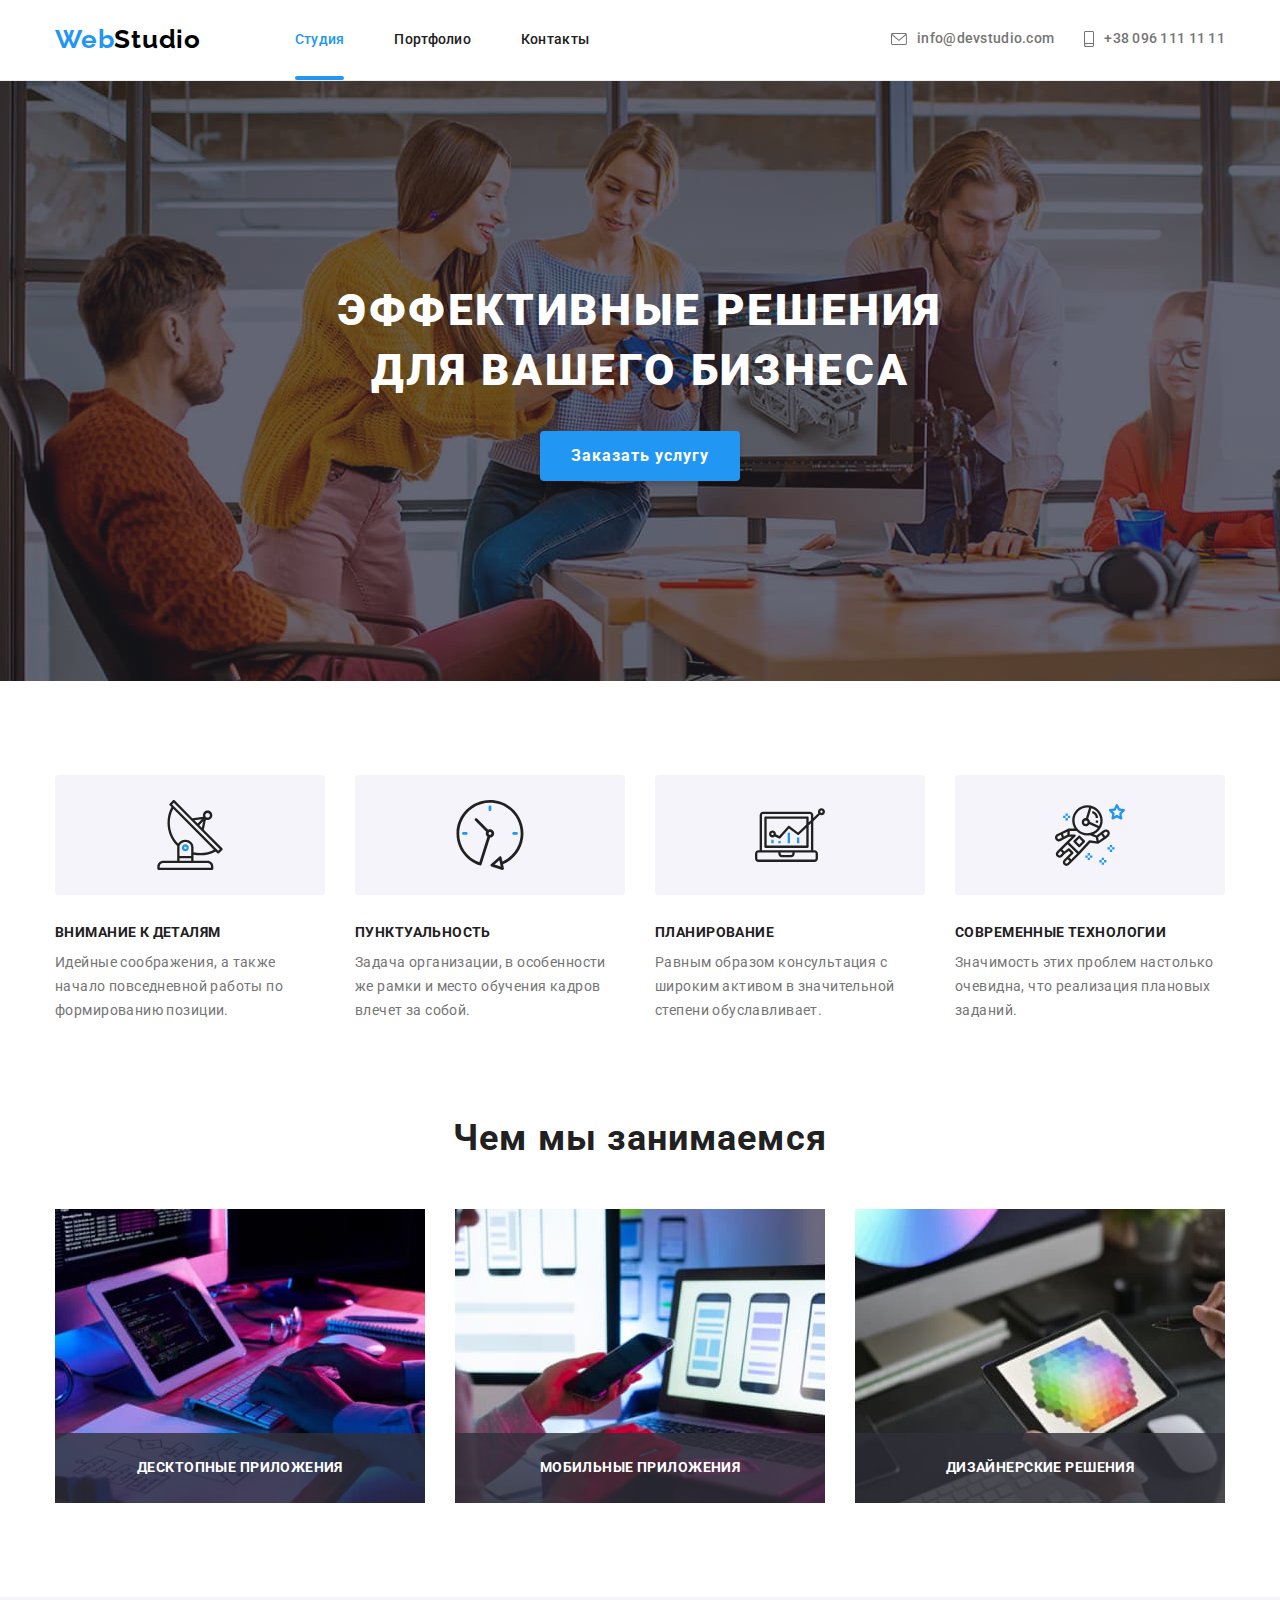
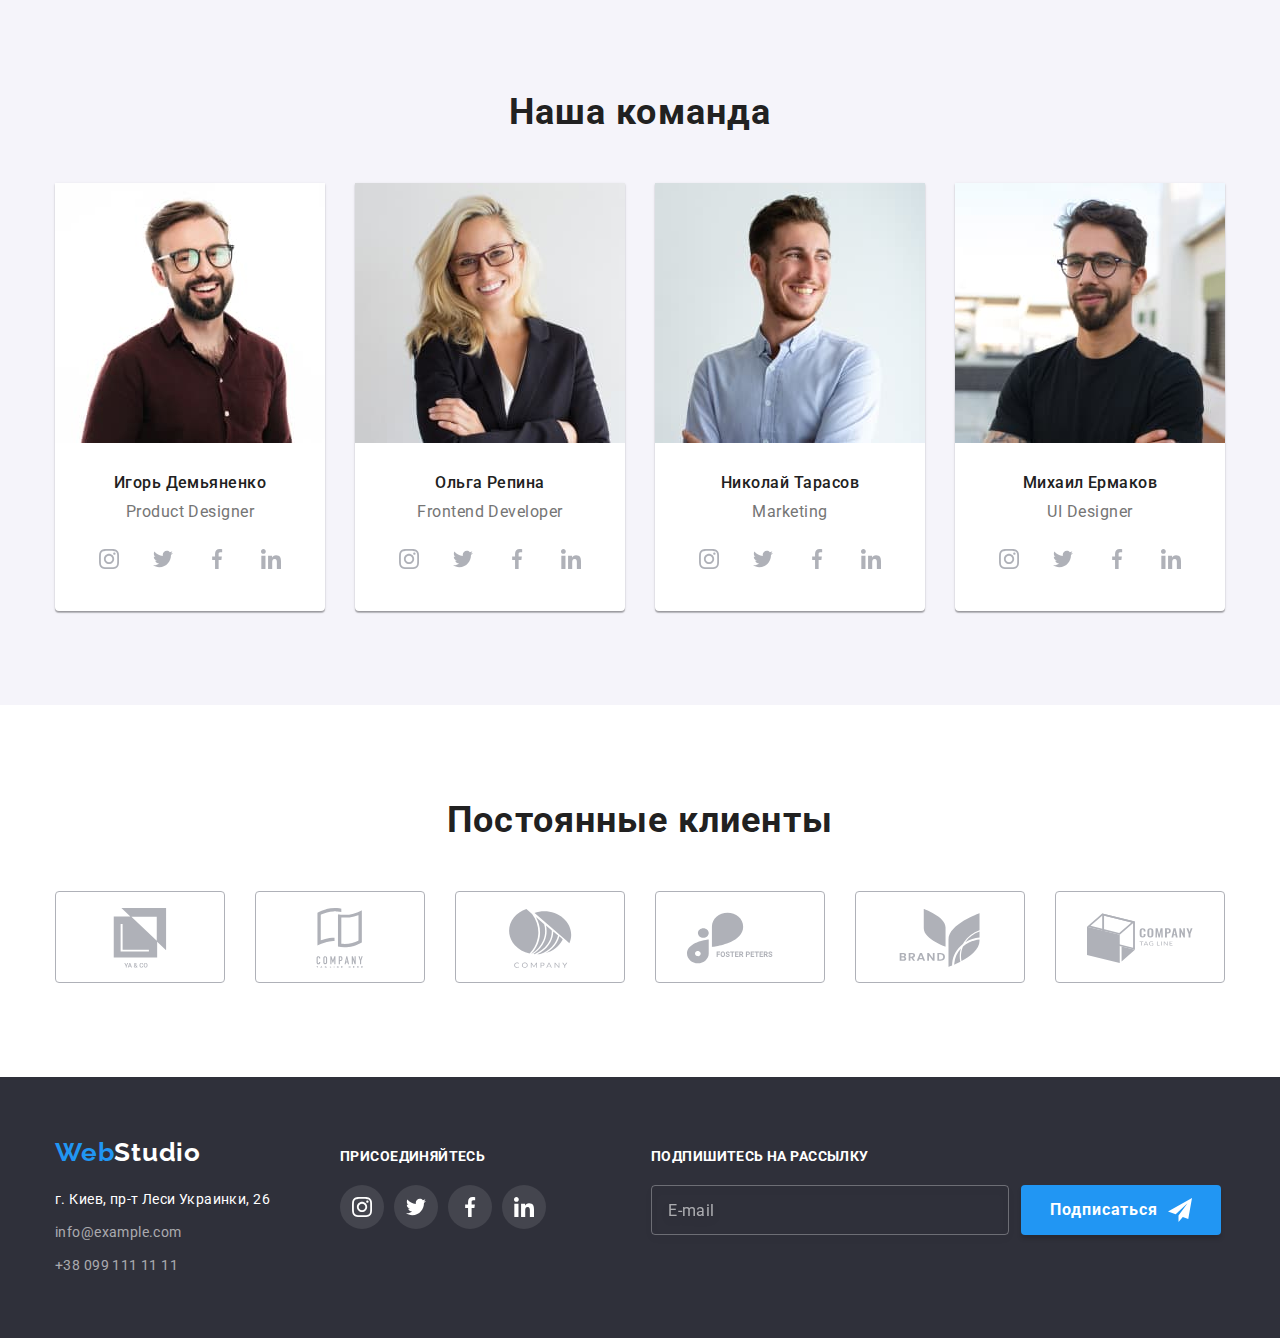
==== commit 110309b5: "Додає виправлення зображень секції команда" ====
--- a/index.html
+++ b/index.html
@@ -230,31 +230,28 @@
               <picture>
                 <source
                   srcset="
+                    ./images/studio/section4/laptop-Igor_D-270.jpg 1x,
+                    ./images/studio/section4/laptop-Igor_D-540.jpg 2x
+                  "
+                  media="(min-width: 1200px)"
+                  type="image/jpeg"
+                />
+
+                <source
+                  srcset="
+                    ./images/studio/section4/tablet-Igor_D-354.jpg 1x,
+                    ./images/studio/section4/tablet-Igor_D-708.jpg 2x
+                  "
+                  media="(min-width: 768px)"
+                  type="image/jpeg"
+                />
+
+                <source
+                  srcset="
                     ./images/studio/section4/mobile-Igor_D-450.jpg 1x,
                     ./images/studio/section4/mobile-Igor_D-900.jpg 2x
                   "
-                  sizes="450px"
-                  media="(max-width: 767px)"
-                  type="image/jpeg"
-                />
-
-                <source
-                  srcset="
-                    ./images/studio/section4/tablet-Igor_D-354.jpg 1x,
-                    ./images/studio/section4/tablet-Igor_D-708.jpg 2x
-                  "
-                  sizes="354px"
-                  media="(min-width: 768px) and (max-width: 1199px)"
-                  type="image/jpeg"
-                />
-
-                <source
-                  srcset="
-                    ./images/studio/section4/laptop-Igor_D-270.jpg 1x,
-                    ./images/studio/section4/laptop-Igor_D-540.jpg 2x
-                  "
-                  sizes="270px"
-                  media="(min-width: 1200px)"
+                  media=""
                   type="image/jpeg"
                 />
 
@@ -263,7 +260,8 @@
                   src="./images/studio/section4/mobile-Igor_D-450.jpg"
                   alt="Улыбающийся молодой человек с чёрной бородкой
                     в очках, в коричневой рубашке"
-                  width="100%"
+                  width=""
+                  height=""
                 />
               </picture>
 
@@ -311,31 +309,28 @@
               <picture>
                 <source
                   srcset="
+                    ./images/studio/section4/laptop-Olga_R.jpg    1x,
+                    ./images/studio/section4/laptop-Olga_R@2x.jpg 2x
+                  "
+                  media="(min-width: 1200px)"
+                  type="image/jpeg"
+                />
+
+                <source
+                  srcset="
+                    ./images/studio/section4/tablet-Olga_R.jpg    1x,
+                    ./images/studio/section4/tablet-Olga_R@2x.jpg 2x
+                  "
+                  media="(min-width: 768px)"
+                  type="image/jpeg"
+                />
+
+                <source
+                  srcset="
                     ./images/studio/section4/mobile-Olga_R.jpg    1x,
                     ./images/studio/section4/mobile-Olga_R@2x.jpg 2x
                   "
-                  media="(max-width: 767px)"
-                  sizes="450px"
-                  type="image/jpeg"
-                />
-
-                <source
-                  srcset="
-                    ./images/studio/section4/tablet-Olga_R.jpg    1x,
-                    ./images/studio/section4/tablet-Olga_R@2x.jpg 2x
-                  "
-                  media="(min-width: 768px) and (max-width: 1199px)"
-                  sizes="354px"
-                  type="image/jpeg"
-                />
-
-                <source
-                  srcset="
-                    ./images/studio/section4/laptop-Olga_R.jpg    1x,
-                    ./images/studio/section4/laptop-Olga_R@2x.jpg 2x
-                  "
-                  media="(min-width: 1200px)"
-                  sizes="270"
+                  media=""
                   type="image/jpeg"
                 />
 
@@ -344,7 +339,8 @@
                   src="./images/studio/section4/mobile-Olga_R.jpg"
                   alt="Улыбающаяся девушка в очках, 
                     в черном пиджаке"
-                  width="100%"
+                  width=""
+                  height=""
                 />
               </picture>
 
@@ -392,31 +388,28 @@
               <picture>
                 <source
                   srcset="
+                    ./images/studio/section4/laptop-Nikolay_T.jpg    1x,
+                    ./images/studio/section4/laptop-Nikolay_T@2x.jpg 2x
+                  "
+                  media="(min-width: 1200px)"
+                  type="image/jpeg"
+                />
+
+                <source
+                  srcset="
+                    ./images/studio/section4/tablet-Nikolay_T.jpg    1x,
+                    ./images/studio/section4/tablet-Nikolay_T@2x.jpg 2x
+                  "
+                  media="(min-width: 768px)"
+                  type="image/jpeg"
+                />
+
+                <source
+                  srcset="
                     ./images/studio/section4/mobile-Nikolay_T.jpg    1x,
                     ./images/studio/section4/mobile-Nikolay_T@2x.jpg 2x
                   "
-                  media="(max-width: 767px)"
-                  sizes="450px"
-                  type="image/jpeg"
-                />
-
-                <source
-                  srcset="
-                    ./images/studio/section4/tablet-Nikolay_T.jpg    1x,
-                    ./images/studio/section4/tablet-Nikolay_T@2x.jpg 2x
-                  "
-                  media="(min-width: 768px) and (max-width: 1199px)"
-                  sizes="354px"
-                  type="image/jpeg"
-                />
-
-                <source
-                  srcset="
-                    ./images/studio/section4/laptop-Nikolay_T.jpg    1x,
-                    ./images/studio/section4/laptop-Nikolay_T@2x.jpg 2x
-                  "
-                  media="(min-width: 1200px)"
-                  sizes="270"
+                  media=""
                   type="image/jpeg"
                 />
 
@@ -425,7 +418,8 @@
                   src="./images/studio/section4/mobile-Nikolay_T.jpg"
                   alt="Улыбающийся молодой челвек
                      в светло-голубой рубашке"
-                  width="100%"
+                  width=""
+                  height=""
                 />
               </picture>
 
@@ -473,31 +467,28 @@
               <picture>
                 <source
                   srcset="
+                    ./images/studio/section4/laptop-Mikhail_E.jpg    1x,
+                    ./images/studio/section4/laptop-Mikhail_E@2x.jpg 2x
+                  "
+                  media="(min-width: 1200px)"
+                  type="image/jpeg"
+                />
+
+                <source
+                  srcset="
+                    ./images/studio/section4/tablet-Mikhail_E.jpg    1x,
+                    ./images/studio/section4/tablet-Mikhail_E@2x.jpg 2x
+                  "
+                  media="(min-width: 768px)"
+                  type="image/jpeg"
+                />
+
+                <source
+                  srcset="
                     ./images/studio/section4/mobile-Mikhail_E.jpg    1x,
                     ./images/studio/section4/mobile-Mikhail_E@2x.jpg 2x
                   "
-                  media="(max-width: 676px)"
-                  sizes="450px"
-                  type="image/jpeg"
-                />
-
-                <source
-                  srcset="
-                    ./images/studio/section4/tablet-Mikhail_E.jpg    1x,
-                    ./images/studio/section4/tablet-Mikhail_E@2x.jpg 2x
-                  "
-                  media="(min-width: 768px) and (max-width: 1199px)"
-                  sizes="354px"
-                  type="image/jpeg"
-                />
-
-                <source
-                  srcset="
-                    ./images/studio/section4/laptop-Mikhail_E.jpg    1x,
-                    ./images/studio/section4/laptop-Mikhail_E@2x.jpg 2x
-                  "
-                  media="(min-width: 1200px)"
-                  sizes="270"
+                  media=""
                   type="image/jpeg"
                 />
 
@@ -506,7 +497,8 @@
                   src="./images/studio/section4/mobile-Mikhail_E.jpg"
                   alt="Улыбающийся молодой человек с черной бородкой,
                     в очках, в чёрной футболке"
-                  width="100%"
+                  width=""
+                  height=""
                 />
               </picture>
 
--- a/css/main.min.css
+++ b/css/main.min.css
@@ -1 +1 @@
-/*! modern-normalize v1.1.0 | MIT License | https://github.com/sindresorhus/modern-normalize */*,::before,::after{-webkit-box-sizing:border-box;box-sizing:border-box}html{line-height:1.15;-webkit-text-size-adjust:100%;-moz-tab-size:4;-o-tab-size:4;tab-size:4}body{margin:0;font-family:system-ui,-apple-system,"Segoe UI",Roboto,Helvetica,Arial,sans-serif,"Apple Color Emoji","Segoe UI Emoji"}hr{height:0;color:inherit}abbr[title]{-webkit-text-decoration:underline dotted;text-decoration:underline dotted}b,strong{font-weight:bolder}code,kbd,samp,pre{font-family:ui-monospace,SFMono-Regular,Consolas,"Liberation Mono",Menlo,monospace;font-size:1em}small{font-size:80%}sub,sup{font-size:75%;line-height:0;position:relative;vertical-align:baseline}sub{bottom:-0.25em}sup{top:-0.5em}table{text-indent:0;border-color:inherit}button,input,optgroup,select,textarea{font-family:inherit;font-size:100%;line-height:1.15;margin:0}button,select{text-transform:none}button,[type=button],[type=reset],[type=submit]{-webkit-appearance:button}::-moz-focus-inner{border-style:none;padding:0}:-moz-focusring{outline:1px dotted ButtonText}:-moz-ui-invalid{box-shadow:none}legend{padding:0}progress{vertical-align:baseline}::-webkit-inner-spin-button,::-webkit-outer-spin-button{height:auto}[type=search]{-webkit-appearance:textfield;outline-offset:-2px}::-webkit-search-decoration{-webkit-appearance:none}::-webkit-file-upload-button{-webkit-appearance:button;font:inherit}summary{display:list-item}h1,h2,h3,h4,h5,h6,ul,p{margin:0}ul{list-style:none;padding-left:0}a{text-decoration:none}img{display:block}body{font-family:Roboto,sans-serif;color:#212121;background-color:#fff}.container{min-width:320px;padding-left:15px;padding-right:15px;margin-left:auto;margin-right:auto;max-width:480px}@media screen and (min-width: 768px){.container{max-width:768px}}@media screen and (min-width: 1200px){.container{max-width:1200px}}.button-submit,.button-mailing,.button-service{display:block;height:50px;width:200px;padding:10px 0;font-family:inherit;font-weight:700;font-size:16px;line-height:1.88;text-align:center;letter-spacing:.06em;color:#fff;background-color:#2196f3;-webkit-box-shadow:0px 4px 4px rgba(0,0,0,.15);box-shadow:0px 4px 4px rgba(0,0,0,.15);border-radius:4px;border-radius:4px;border:rgba(0,0,0,0);cursor:pointer}.logo-footer,.logo{font-family:Raleway,sans-serif;font-weight:700;font-size:24px;line-height:1.17;letter-spacing:.03em;text-decoration:none;color:#2196f3}.form__input--terms,.filtres-title,.work__title{position:absolute;width:1px;height:1px;margin:-1px;border:0;padding:0;clip:rect(0 0 0 0);overflow:hidden}.header{background-color:#fff;border-bottom:1px solid #ececec}.header__container{position:relative;display:-webkit-box;display:-ms-flexbox;display:flex;-webkit-box-align:center;-ms-flex-align:center;align-items:center;-webkit-box-pack:justify;-ms-flex-pack:justify;justify-content:space-between;padding-top:16px;padding-bottom:16px}@media screen and (min-width: 768px){.header__container{padding-top:21px;padding-bottom:21px}}@media screen and (min-width: 1200px){.header__container{padding-top:24px;padding-bottom:25px}}.button-menu{position:absolute;top:10px;right:15px;display:-webkit-inline-box;display:-ms-inline-flexbox;display:inline-flex;-webkit-box-pack:center;-ms-flex-pack:center;justify-content:center;-webkit-box-align:center;-ms-flex-align:center;align-items:center;padding:0;margin:0;border:none;background-color:rgba(0,0,0,0);-webkit-transition:fill 250ms cubic-bezier(0.4, 0, 0.2, 1);transition:fill 250ms cubic-bezier(0.4, 0, 0.2, 1)}@media screen and (min-width: 768px){.button-menu{display:none}}.button-menu:hover,.button-menu:focus{fill:#2196f3}.button-menu.is-open{position:fixed;z-index:5}.button-menu .button-menu__close{display:none}.button-menu.is-open .button-menu__close{display:block}.button-menu.is-open .button-menu__menu{display:none}.menu-container{overflow:scroll}@media screen and (max-width: 767px){.menu-container{display:none;position:fixed;left:0;top:0;height:100%;padding:48px 0 48px 40px;width:100%;background:#fff;-webkit-box-shadow:0px 4px 8px rgba(0,0,0,.04),0px 2px 4px rgba(0,0,0,.08),0px 1px 3px rgba(0,0,0,.16);box-shadow:0px 4px 8px rgba(0,0,0,.04),0px 2px 4px rgba(0,0,0,.08),0px 1px 3px rgba(0,0,0,.16)}.menu-container.is-open{display:-webkit-box;display:-ms-flexbox;display:flex;-webkit-box-orient:vertical;-webkit-box-direction:normal;-ms-flex-direction:column;flex-direction:column;-webkit-box-pack:justify;-ms-flex-pack:justify;justify-content:space-between}}@media screen and (min-width: 768px){.menu-container{display:-webkit-box;display:-ms-flexbox;display:flex;-webkit-box-align:center;-ms-flex-align:center;align-items:center}}.social-web{display:-webkit-box;display:-ms-flexbox;display:flex}.social-web__item:not(:last-child){padding-right:10px;border-right:1px solid rgba(33,33,33,.2)}.social-web__item:not(:first-child){padding-left:10px}@media screen and (min-width: 768px){.social-web{display:none}}.social-web .social-web__link{font-weight:500;font-size:18px;line-height:1.22;letter-spacing:.02em;color:#2196f3}.logo__header{color:#000}@media screen and (min-width: 768px){.logo{margin-right:88px}}@media screen and (min-width: 768px)and (min-width: 1200px){.logo{margin-right:93px;font-size:26px;line-height:1.19}}@media screen and (max-width: 767px){.nav__item:not(:last-child){margin-bottom:32px}}@media screen and (min-width: 768px){.nav{display:-webkit-box;display:-ms-flexbox;display:flex;-webkit-box-align:center;-ms-flex-align:center;align-items:center;margin-right:84px}}@media screen and (min-width: 768px)and (min-width: 1200px){.nav{margin-right:302px}}@media screen and (min-width: 768px){.nav__item:not(:last-child){margin-right:50px}}.nav__link{font-weight:500;font-size:40px;line-height:1.18;letter-spacing:.02em;color:#212121;-webkit-transition:color 250ms cubic-bezier(0.4, 0, 0.2, 1);transition:color 250ms cubic-bezier(0.4, 0, 0.2, 1)}.nav__link:hover,.nav__link:focus{color:#2196f3}@media screen and (min-width: 768px){.nav__link{font-size:14px;line-height:1.14}}.nav__link--accent{color:#2196f3}@media screen and (min-width: 768px){.nav__link--accent{position:relative}.nav__link--accent::after{content:"";position:absolute;left:0;top:46px;display:block;width:100%;height:4px;background-color:#2196f3;border-radius:2px}}@media screen and (min-width: 768px)and (min-width: 1200px){.nav__link--accent::after{top:45px}}.feedback{display:-webkit-box;display:-ms-flexbox;display:flex}@media screen and (max-width: 767px){.feedback{-webkit-box-orient:vertical;-webkit-box-direction:reverse;-ms-flex-direction:column-reverse;flex-direction:column-reverse;margin-bottom:64px}}@media screen and (min-width: 768px)and (max-width: 1199px){.feedback{-webkit-box-orient:vertical;-webkit-box-direction:normal;-ms-flex-direction:column;flex-direction:column}}@media screen and (min-width: 1200px){.feedback{-webkit-box-align:center;-ms-flex-align:center;align-items:center;margin-left:auto}.feedback__item:not(:last-child){margin-right:30px}}@media screen and (max-width: 767px){.feedback__item:not(:first-child){margin-bottom:32px}}@media screen and (min-width: 768px)and (max-width: 1199px){.feedback__item:not(:last-child){margin-bottom:10px}}.feedback__link{display:-webkit-box;display:-ms-flexbox;display:flex;-webkit-box-align:center;-ms-flex-align:center;align-items:center;-webkit-transition:color 250ms cubic-bezier(0.4, 0, 0.2, 1);transition:color 250ms cubic-bezier(0.4, 0, 0.2, 1)}.feedback__link:hover,.feedback__link:focus{color:#2196f3;fill:currentColor}.feedback__link--tel{font-weight:500;font-size:34px;line-height:1.18;letter-spacing:.02em;color:#2196f3}@media screen and (min-width: 768px){.feedback__link--tel{font-size:12px;line-height:1.17;color:#757575}}@media screen and (min-width: 768px)and (min-width: 1200px){.feedback__link--tel{font-size:14px;line-height:1.14}}.feedback__link--mail{font-weight:500;font-size:24px;line-height:1.17;letter-spacing:.02em;color:#757575}@media screen and (min-width: 768px){.feedback__link--mail{font-size:12px}}@media screen and (min-width: 768px)and (min-width: 1200px){.feedback__link--mail{font-size:14px;line-height:1.14}}.feedback__icon{display:none}@media screen and (min-width: 768px){.feedback__icon{display:block;margin-right:8px;fill:currentColor}}@media screen and (min-width: 1200px){.feedback__icon{margin-right:10px}}@media screen and (max-width: 767px){.feedback__icon--mail{width:14px;height:10px}}@media screen and (max-width: 767px){.feedback__icon--tel{width:10px;height:14px}}.hero{padding-top:118px;padding-bottom:118px;max-width:480px;height:400px;margin-left:auto;margin-right:auto;background-color:#2f303a;background-image:-webkit-gradient(linear, left top, right top, from(rgba(47, 48, 58, 0.4)), to(rgba(47, 48, 58, 0.4))),url("../images/bg-images/bg-image-mobile.jpg");background-image:linear-gradient(to right, rgba(47, 48, 58, 0.4), rgba(47, 48, 58, 0.4)),url("../images/bg-images/bg-image-mobile.jpg");background-size:480px 400px}@media(min-device-pixel-ratio: 2),(-webkit-min-device-pixel-ratio: 2),(min-resolution: 192dpi),(min-resolution: 2dppx){.hero{background-image:-webkit-gradient(linear, left top, right top, from(rgba(47, 48, 58, 0.4)), to(rgba(47, 48, 58, 0.4))),url("../images/bg-images/bg-image-mobile@2x.jpg");background-image:linear-gradient(to right, rgba(47, 48, 58, 0.4), rgba(47, 48, 58, 0.4)),url("../images/bg-images/bg-image-mobile@2x.jpg")}}@media screen and (min-width: 768px){.hero{max-width:768px;background-image:-webkit-gradient(linear, left top, right top, from(rgba(47, 48, 58, 0.4)), to(rgba(47, 48, 58, 0.4))),url("../images/bg-images/bg-image-tablet.jpg");background-image:linear-gradient(to right, rgba(47, 48, 58, 0.4), rgba(47, 48, 58, 0.4)),url("../images/bg-images/bg-image-tablet.jpg");background-size:768px}}@media screen and (min-width: 768px)and (min-device-pixel-ratio: 2),screen and (min-width: 768px)and (-webkit-min-device-pixel-ratio: 2),screen and (min-width: 768px)and (min-resolution: 192dpi),screen and (min-width: 768px)and (min-resolution: 2dppx){.hero{background-image:-webkit-gradient(linear, left top, right top, from(rgba(47, 48, 58, 0.4)), to(rgba(47, 48, 58, 0.4))),url("../images/bg-images/bg-image-tablet@2x.jpg");background-image:linear-gradient(to right, rgba(47, 48, 58, 0.4), rgba(47, 48, 58, 0.4)),url("../images/bg-images/bg-image-tablet@2x.jpg")}}@media screen and (min-width: 1200px){.hero{padding-top:200px;padding-bottom:200px;max-width:1600px;height:600px;background-image:-webkit-gradient(linear, left top, right top, from(rgba(47, 48, 58, 0.4)), to(rgba(47, 48, 58, 0.4))),url("../images/bg-images/bg-image-laptop.jpg");background-image:linear-gradient(to right, rgba(47, 48, 58, 0.4), rgba(47, 48, 58, 0.4)),url("../images/bg-images/bg-image-laptop.jpg");background-size:1600px 600px}}@media screen and (min-width: 1200px)and (min-device-pixel-ratio: 2),screen and (min-width: 1200px)and (-webkit-min-device-pixel-ratio: 2),screen and (min-width: 1200px)and (min-resolution: 192dpi),screen and (min-width: 1200px)and (min-resolution: 2dppx){.hero{background-image:-webkit-gradient(linear, left top, right top, from(rgba(47, 48, 58, 0.4)), to(rgba(47, 48, 58, 0.4))),url("../images/bg-images/bg-image-laptop@2x.jpg");background-image:linear-gradient(to right, rgba(47, 48, 58, 0.4), rgba(47, 48, 58, 0.4)),url("../images/bg-images/bg-image-laptop@2x.jpg")}}.hero__title{max-width:360px;margin-left:auto;margin-right:auto;margin-bottom:30px;font-weight:900;font-size:26px;line-height:1.6;text-align:center;letter-spacing:.06em;text-transform:uppercase;color:#fff}@media screen and (min-width: 1200px){.hero__title{max-width:696px;margin-top:0;font-size:44px;line-height:1.36}}.button-service{margin-left:auto;margin-right:auto}.work{padding-top:60px}@media screen and (min-width: 1200px){.work{padding-top:94px}}.examples{margin-left:-30px;margin-top:-30px}@media screen and (min-width: 768px){.examples{display:-webkit-box;display:-ms-flexbox;display:flex;-ms-flex-wrap:wrap;flex-wrap:wrap}}.examples__item{margin-left:30px;margin-top:30px;-ms-flex-preferred-size:calc(50% - 30px);flex-basis:calc(50% - 30px)}@media screen and (min-width: 1200px){.examples__item{-ms-flex-preferred-size:calc(25% - 30px);flex-basis:calc(25% - 30px)}}.examples__box{display:-webkit-inline-box;display:-ms-inline-flexbox;display:inline-flex;-webkit-box-pack:center;-ms-flex-pack:center;justify-content:center;-webkit-box-align:center;-ms-flex-align:center;align-items:center;max-width:450px;width:100%;height:120px;margin-bottom:30px;background-color:#f5f4fa;border-radius:4px}@media screen and (min-width: 768px){.examples__box{width:354px}}@media screen and (min-width: 1200px){.examples__box{width:270px}}.examples__title{margin-bottom:10px;font-size:14px;line-height:1.14;letter-spacing:.03em;text-transform:uppercase}@media screen and (max-width: 767px){.examples__title{text-align:center}}.examples__text{font-size:14px;line-height:1.71;letter-spacing:.03em;color:#757575}.technology{padding-top:94px;padding-bottom:94px}@media screen and (max-width: 1199px){.technology{display:none}}.technology__title{margin-bottom:50px;font-size:36px;line-height:1.17;text-align:center;letter-spacing:.03em}.technology__list{display:-webkit-box;display:-ms-flexbox;display:flex;padding-left:0}.technology__product{position:relative;-ms-flex-preferred-size:calc(100% - 20px);flex-basis:calc(100% - 20px);margin-right:30px}.technology__product:nth-child(3n){margin-right:0}.technology__card{display:block;max-width:100%}.technology__box{position:absolute;left:0;bottom:0;width:100%;height:70px;padding-top:27px;padding-bottom:27px;background:rgba(47,48,58,.8)}.technologi__text{font-weight:700;font-size:14px;line-height:1.14;text-align:center;letter-spacing:.03em;text-transform:uppercase;color:#fff}.team{padding-top:60px;padding-bottom:60px;background-color:#f5f4fa}@media screen and (min-width: 1200px){.team{padding-top:94px;padding-bottom:94px}}.team__title{margin-bottom:30px;font-size:28px;line-height:1.19;text-align:center;letter-spacing:.03em}@media screen and (min-width: 1200px){.team__title{margin-bottom:50px;font-size:36px;line-height:1.17}}.specialist{margin-bottom:-30px;margin-left:-30px}@media screen and (min-width: 768px){.specialist{display:-webkit-box;display:-ms-flexbox;display:flex;-ms-flex-wrap:wrap;flex-wrap:wrap}}.specialist__item{margin-bottom:30px;margin-left:30px;background-color:#fff;-webkit-box-shadow:0px 1px 3px rgba(0,0,0,.12),0px 1px 1px rgba(0,0,0,.14),0px 2px 1px rgba(0,0,0,.2);box-shadow:0px 1px 3px rgba(0,0,0,.12),0px 1px 1px rgba(0,0,0,.14),0px 2px 1px rgba(0,0,0,.2);border-radius:0px 0px 4px 4px;border-color:rgba(0,0,0,0)}@media screen and (min-width: 768px){.specialist__item{-ms-flex-preferred-size:calc(50% - 30px);flex-basis:calc(50% - 30px)}}@media screen and (min-width: 1200px){.specialist__item{-ms-flex-preferred-size:calc(25% - 30px);flex-basis:calc(25% - 30px)}}.specialist__name{margin-bottom:10px;font-weight:500;font-size:16px;line-height:1.19;text-align:center;letter-spacing:.03em}.specialist__profession{margin-bottom:16px;line-height:1.19;text-align:center;letter-spacing:.03em;color:#757575}.specialist__info{padding-top:30px;padding-bottom:30px}.social-link{display:-webkit-box;display:-ms-flexbox;display:flex;-webkit-box-pack:center;-ms-flex-pack:center;justify-content:center}.social-link__item:not(:last-child){margin-right:10px}.social-link__link{display:block;height:44px;width:44px;padding:12px;border-radius:50%;fill:#afb1b8;-webkit-transition:background-color 250ms cubic-bezier(0.4, 0, 0.2, 1);transition:background-color 250ms cubic-bezier(0.4, 0, 0.2, 1)}.social-link__icon{-webkit-transition:fill 250ms cubic-bezier(0.4, 0, 0.2, 1);transition:fill 250ms cubic-bezier(0.4, 0, 0.2, 1)}.social-link__link:hover,.social-link__link:focus{background-color:#2196f3;fill:#fff}.clients{padding-top:60px;padding-bottom:60px}@media screen and (min-width: 1200px){.clients{padding-top:94px;padding-bottom:94px}}.clients__title{margin-bottom:30px;font-size:28px;line-height:1.19;text-align:center;letter-spacing:.03em;color:#212121}@media screen and (min-width: 1200px){.clients__title{margin-bottom:50px}}@media screen and (min-width: 1200px){.clients__title{font-size:36px;line-height:1.17}}.clients__list{display:-webkit-box;display:-ms-flexbox;display:flex;-ms-flex-wrap:wrap;flex-wrap:wrap;margin-top:-30px;margin-left:-30px}.clients__item{display:block;margin-top:30px;margin-left:30px}@media screen and (max-width: 768px){.clients__item{-ms-flex-preferred-size:calc(50% - 30px);flex-basis:calc(50% - 30px)}}@media screen and (min-width: 768px){.clients__item{-ms-flex-preferred-size:calc(33.3333333333% - 30px);flex-basis:calc(33.3333333333% - 30px)}}@media screen and (min-width: 1200px){.clients__item{-ms-flex-preferred-size:calc(16.6666666667% - 30px);flex-basis:calc(16.6666666667% - 30px)}}.clients__link{display:block;width:100%;height:92px;padding-top:16px;padding-bottom:16px;margin:0;fill:#afb1b8;border:1px solid #afb1b8;border-radius:4px;text-align:center;-webkit-transition-property:border-color,fill;transition-property:border-color,fill;-webkit-transition-duration:250ms;transition-duration:250ms;-webkit-transition-timing-function:cubic-bezier(0.4, 0, 0.2, 1);transition-timing-function:cubic-bezier(0.4, 0, 0.2, 1)}.clients__link:hover,.clients__link:focus{border-color:#2196f3;fill:#2196f3}.footer{background-color:#2f303a;padding-top:60px;padding-bottom:60px}@media screen and (min-width: 768px){.footer__block{display:-webkit-box;display:-ms-flexbox;display:flex;-webkit-box-align:baseline;-ms-flex-align:baseline;align-items:baseline}}@media screen and (min-width: 768px)and (min-width: 768px)and (max-width: 1199px){.footer__block{-ms-flex-pack:distribute;justify-content:space-around}}@media screen and (min-width: 768px)and (min-width: 1200px){.footer__block{margin-right:105px}}@media screen and (max-width: 1200px){.footer__block{margin-bottom:60px}}@media screen and (min-width: 1200px){.footer__container{display:-webkit-box;display:-ms-flexbox;display:flex;-webkit-box-align:baseline;-ms-flex-align:baseline;align-items:baseline}}.logo-footer{display:block;margin-bottom:20px}@media screen and (max-width: 768px){.logo-footer{text-align:center}}@media screen and (min-width: 1200px){.logo-footer{font-size:26px;line-height:1.19}}.logo-footer__color{color:#fff}@media screen and (max-width: 768px){.footer__box{margin-bottom:60px}}@media screen and (min-width: 1200px){.footer__box{margin-right:70px}}@media screen and (max-width: 480px){.footer__box-link{margin-bottom:60px}}.address{font-style:normal}.address__item:not(:last-child){margin-bottom:9px}.address__link{font-size:14px;line-height:1.71;letter-spacing:.03em;color:rgba(255,255,255,.6)}.address .address__link--color{color:#fff}@media screen and (max-width: 768px){.address{text-align:center}}@media screen and (max-width: 768px){.footer__box-link{display:-webkit-box;display:-ms-flexbox;display:flex;-webkit-box-orient:vertical;-webkit-box-direction:normal;-ms-flex-direction:column;flex-direction:column;-webkit-box-align:center;-ms-flex-align:center;align-items:center}}.footer__title-link{margin-bottom:20px;font-weight:700;font-size:14px;line-height:1.14;letter-spacing:.03em;text-transform:uppercase;color:#fff}@media screen and (max-width: 768px){.footer__title-link{text-align:center}}.soc-link{display:-webkit-box;display:-ms-flexbox;display:flex}.soc-link__item:not(:last-child){margin-right:10px}.soc-link__link{display:block;height:44px;width:44px;padding:12px;border-radius:50%;fill:#fff;-ms-flex-preferred-size:calc((100% - 30px)/4);flex-basis:calc((100% - 30px)/4);background-color:rgba(255,255,255,.1);-webkit-transition:background-color 250ms cubic-bezier(0.4, 0, 0.2, 1);transition:background-color 250ms cubic-bezier(0.4, 0, 0.2, 1)}.soc-link__link:hover,.soc-link__link:focus{background-color:#2196f3}.footer__title-mailing{margin-bottom:20px;font-weight:700;font-size:14px;line-height:1.14;letter-spacing:.03em;text-transform:uppercase;color:#fff}@media screen and (max-width: 1199px){.footer__title-mailing{text-align:center}}@media screen and (min-width: 1200px){.mailing__box{display:-webkit-box;display:-ms-flexbox;display:flex}}.mailing__input{width:100%;height:50px;padding:15px 16px;border:1px solid rgba(255,255,255,.3);-webkit-filter:drop-shadow(0px 4px 4px rgba(0, 0, 0, 0.15));filter:drop-shadow(0px 4px 4px rgba(0, 0, 0, 0.15));border-radius:4px;background-color:inherit;color:#fff}@media screen and (max-width: 1199px){.mailing__input{margin-bottom:20px}}@media screen and (min-width: 1200px){.mailing__input{width:358px;margin-right:12px}}.mailing__input::-webkit-input-placeholder{font-weight:400;font-size:16px;line-height:1.25;letter-spacing:.03em;color:rgba(255,255,255,.6)}.mailing__input::-moz-placeholder{font-weight:400;font-size:16px;line-height:1.25;letter-spacing:.03em;color:rgba(255,255,255,.6)}.mailing__input:-ms-input-placeholder{font-weight:400;font-size:16px;line-height:1.25;letter-spacing:.03em;color:rgba(255,255,255,.6)}.mailing__input::-ms-input-placeholder{font-weight:400;font-size:16px;line-height:1.25;letter-spacing:.03em;color:rgba(255,255,255,.6)}.mailing__input::placeholder{font-weight:400;font-size:16px;line-height:1.25;letter-spacing:.03em;color:rgba(255,255,255,.6)}.button-mailing{display:-webkit-box;display:-ms-flexbox;display:flex;-webkit-box-align:center;-ms-flex-align:center;align-items:center;-webkit-box-pack:center;-ms-flex-pack:center;justify-content:center}.button-mailing__icon{margin-left:10px}@media screen and (max-width: 1199px){.button-mailing{margin-left:auto;margin-right:auto}}.filtres{padding-top:60px;padding-bottom:60px}@media screen and (min-width: 1200px){.filtres{padding-top:94px;padding-bottom:94px}}.button-list{display:-webkit-box;display:-ms-flexbox;display:flex;-ms-flex-wrap:wrap;flex-wrap:wrap;margin-bottom:50px}@media screen and (max-width){.button-list__item:nth-child(-n+3){margin-bottom:15px}}@media screen and (min-width: 768px){.button-list{-webkit-box-pack:center;-ms-flex-pack:center;justify-content:center}}.button-list__item:not(:last-child){margin-right:8px}.button-list__btn{padding:6px 22px;font-family:inherit;font-weight:500;font-size:16px;line-height:1.62;text-align:center;letter-spacing:.03em;color:#212121;background-color:#f5f4fa;border-radius:4px;border-color:rgba(0,0,0,0);-webkit-transition-property:color,background-color,-webkit-box-shadow;transition-property:color,background-color,-webkit-box-shadow;transition-property:color,background-color,box-shadow;transition-property:color,background-color,box-shadow,-webkit-box-shadow;-webkit-transition-duration:250ms;transition-duration:250ms;-webkit-transition-timing-function:cubic-bezier(0.4, 0, 0.2, 1);transition-timing-function:cubic-bezier(0.4, 0, 0.2, 1);cursor:pointer}.button-list__btn:hover,.button-list__btn:focus{color:#fff;background-color:#2196f3;-webkit-box-shadow:0px 3px 1px rgba(0,0,0,.1),0px 1px 2px rgba(0,0,0,.08),0px 2px 2px rgba(0,0,0,.12);box-shadow:0px 3px 1px rgba(0,0,0,.1),0px 1px 2px rgba(0,0,0,.08),0px 2px 2px rgba(0,0,0,.12)}.grid{margin-top:-30px;margin-left:-30px}@media screen and (min-width: 768px){.grid{display:-webkit-box;display:-ms-flexbox;display:flex;-ms-flex-wrap:wrap;flex-wrap:wrap}}.grid__item{margin-top:30px;margin-left:30px;cursor:pointer}@media screen and (min-width: 768px){.grid__item{-ms-flex-preferred-size:calc(50% - 30px);flex-basis:calc(50% - 30px)}}@media screen and (min-width: 1200px){.grid__item{-ms-flex-preferred-size:calc(33.3333333333% - 30px);flex-basis:calc(33.3333333333% - 30px)}}.grid__project{display:block;-webkit-transition:-webkit-box-shadow 250ms cubic-bezier(0.4, 0, 0.2, 1);transition:-webkit-box-shadow 250ms cubic-bezier(0.4, 0, 0.2, 1);transition:box-shadow 250ms cubic-bezier(0.4, 0, 0.2, 1);transition:box-shadow 250ms cubic-bezier(0.4, 0, 0.2, 1), -webkit-box-shadow 250ms cubic-bezier(0.4, 0, 0.2, 1);-webkit-transition:-webkit-transform 250ms cubic-bezier(0.4, 0, 0.2, 1);transition:-webkit-transform 250ms cubic-bezier(0.4, 0, 0.2, 1);transition:transform 250ms cubic-bezier(0.4, 0, 0.2, 1);transition:transform 250ms cubic-bezier(0.4, 0, 0.2, 1), -webkit-transform 250ms cubic-bezier(0.4, 0, 0.2, 1)}.grid__project:hover,.grid__project:focus{-webkit-box-shadow:0px 1px 1px rgba(0,0,0,.12),0px 4px 4px rgba(0,0,0,.06),1px 4px 6px rgba(0,0,0,.16);box-shadow:0px 1px 1px rgba(0,0,0,.12),0px 4px 4px rgba(0,0,0,.06),1px 4px 6px rgba(0,0,0,.16)}.grid__project:hover:hover .grid__text-transform,.grid__project:hover:focus .grid__text-transform,.grid__project:focus:hover .grid__text-transform,.grid__project:focus:focus .grid__text-transform{-webkit-transform:translateY(0%);transform:translateY(0%)}.grid__thumb{position:relative;overflow:hidden;z-index:-1}.grid__card{display:block;height:100%}.grid__text-transform{position:absolute;top:0;left:0;height:100%;-webkit-transform:translateY(101%);transform:translateY(101%);font-size:18px;line-height:1.6;letter-spacing:.03em;color:#fff;background-color:rgba(33,150,243,.9);-webkit-transition:-webkit-transform 250ms cubic-bezier(0.4, 0, 0.2, 1);transition:-webkit-transform 250ms cubic-bezier(0.4, 0, 0.2, 1);transition:transform 250ms cubic-bezier(0.4, 0, 0.2, 1);transition:transform 250ms cubic-bezier(0.4, 0, 0.2, 1), -webkit-transform 250ms cubic-bezier(0.4, 0, 0.2, 1)}@media screen and (max-width: 767px){.grid__text-transform{padding:77px 24px;overflow-y:scroll}}@media screen and (min-width: 768px){.grid__text-transform{padding:49px 24px 77px 24px}}@media screen and (min-width: 1200px){.grid__text-transform{padding:63px 24px}}.grid__box{padding:20px 24px;border-left:1px solid #eee;border-right:1px solid #eee;border-bottom:1px solid #eee}@media screen and (min-width: 768px)and (max-width: 1199px){.grid__box--big{padding:20px 24px 56px 24px}}.grid__title{margin-bottom:4px;font-size:18px;line-height:2;letter-spacing:.06em;color:#212121}.grid__text{font-size:16px;line-height:1.18;letter-spacing:.03em;color:#757575}.backdrop{position:fixed;top:0;left:0;width:100%;height:100%;padding-top:93px;padding-left:15px;padding-right:15px;background-color:rgba(0,0,0,.2);overflow-y:scroll}@media screen and (min-width: 768px){.backdrop{padding-top:208px;padding-left:159px;padding-right:159px}}.backdrop.is-hidden{visibility:hidden;opacity:0;pointer-events:none}.modal{background-color:#fff;-webkit-box-shadow:0px 1px 3px rgba(0,0,0,.12),0px 1px 1px rgba(0,0,0,.14),0px 2px 1px rgba(0,0,0,.2);box-shadow:0px 1px 3px rgba(0,0,0,.12),0px 1px 1px rgba(0,0,0,.14),0px 2px 1px rgba(0,0,0,.2);border-radius:4px;z-index:3}@media screen and (max-width: 1199px){.modal{position:relative;max-width:450px;width:100%;margin-left:auto;margin-right:auto}}@media screen and (min-width: 1200px){.modal{position:absolute;top:50%;left:50%;-webkit-transform:translate(-50%, -50%);transform:translate(-50%, -50%);max-width:528px;width:100%}}.modal__button{position:absolute;top:8px;right:8px;display:-webkit-box;display:-ms-flexbox;display:flex;-webkit-box-pack:center;-ms-flex-pack:center;justify-content:center;-webkit-box-align:center;-ms-flex-align:center;align-items:center;width:30px;height:30px;border-radius:50%;background-color:#fff;border:1px solid rgba(0,0,0,.1);cursor:pointer;-webkit-transition:border-color 250ms cubic-bezier(0.4, 0, 0.2, 1);transition:border-color 250ms cubic-bezier(0.4, 0, 0.2, 1)}.modal__button:hover,.modal__button:focus{border-color:#2196f3}.modal__button:hover .modal__icon,.modal__button:focus .modal__icon{fill:#2196f3}.modal__icon{-webkit-transition:fill 250ms cubic-bezier(0.4, 0, 0.2, 1);transition:fill 250ms cubic-bezier(0.4, 0, 0.2, 1)}.form{display:-webkit-box;display:-ms-flexbox;display:flex;-webkit-box-orient:vertical;-webkit-box-direction:normal;-ms-flex-direction:column;flex-direction:column;padding:40px}.form__title{margin-bottom:12px;font-size:20px;line-height:1.5;text-align:center;letter-spacing:.03em}@media screen and (min-width: 1200px){.form__title{line-height:1.15}}.form__label{margin-bottom:4px;font-weight:400;font-size:12px;line-height:1.17;letter-spacing:.01em;color:#757575}.form__input{width:100%;height:40px;padding:11px 12px 11px 42px;margin-bottom:10px;border:1px solid rgba(33,33,33,.2);border-radius:4px;cursor:pointer;-webkit-transition:border-color 250ms cubic-bezier(0.4, 0, 0.2, 1);transition:border-color 250ms cubic-bezier(0.4, 0, 0.2, 1)}.form__input:hover,.form__input:focus-within{border-color:#2196f3}.form__textarea{width:100%;height:120px;padding:12px 16px;margin-bottom:20px;border:1px solid rgba(33,33,33,.2);border-radius:4px;-webkit-transition:border-color 250ms cubic-bezier(0.4, 0, 0.2, 1);transition:border-color 250ms cubic-bezier(0.4, 0, 0.2, 1);cursor:pointer;resize:none}.form__textarea:hover,.form__textarea:focus-within{border-color:#2196f3}.form__textarea::-webkit-input-placeholder{font-weight:400;font-size:12px;line-height:1.17;letter-spacing:.01em;color:rgba(117,117,117,.5)}.form__textarea::-moz-placeholder{font-weight:400;font-size:12px;line-height:1.17;letter-spacing:.01em;color:rgba(117,117,117,.5)}.form__textarea:-ms-input-placeholder{font-weight:400;font-size:12px;line-height:1.17;letter-spacing:.01em;color:rgba(117,117,117,.5)}.form__textarea::-ms-input-placeholder{font-weight:400;font-size:12px;line-height:1.17;letter-spacing:.01em;color:rgba(117,117,117,.5)}.form__textarea::placeholder{font-weight:400;font-size:12px;line-height:1.17;letter-spacing:.01em;color:rgba(117,117,117,.5)}.form__label--terms{display:-webkit-box;display:-ms-flexbox;display:flex;-webkit-box-pack:center;-ms-flex-pack:center;justify-content:center;-webkit-box-align:center;-ms-flex-align:center;align-items:center;margin-bottom:30px;font-weight:400;font-size:12px;line-height:1.17;letter-spacing:.03em;color:#757575}@media screen and (min-width: 1200px){.form__label--terms{font-size:14px;line-height:1.71}}.form__terms-link{font-weight:400;font-size:12px;line-height:1.17;letter-spacing:.03em;color:#2196f3}@media screen and (min-width: 1200px){.form__terms-link{font-size:14px;line-height:1.71}}.form__check-icon{width:15px;height:15px;margin-right:8px;border:1px solid #212121;border-radius:2px}.form__input--terms{width:16px;height:15px;margin-right:8px}.form__input--terms:checked+.form__check-icon{background-color:#2196f3;border-color:#2196f3;background-image:url("../images/icon-svg/check-icon.svg");background-origin:border-box;background-repeat:no-repeat;background-position:center}.form__input--terms:focus+.form__check-icon{border-color:#2196f3}.form__box{position:relative}.form__icon{position:absolute;left:12px;top:11px;-webkit-transition:fill 250ms cubic-bezier(0.4, 0, 0.2, 1);transition:fill 250ms cubic-bezier(0.4, 0, 0.2, 1)}.form__input:hover+.form__icon,.form__input:focus-within+.form__icon{fill:#2196f3}.button-submit{margin-left:auto;margin-right:auto;-webkit-transition:background-color 250ms cubic-bezier(0.4, 0, 0.2, 1);transition:background-color 250ms cubic-bezier(0.4, 0, 0.2, 1)}.button-submit:hover,.button-submit:focus{background-color:#188ce8}/*# sourceMappingURL=main.min.css.map */+/*! modern-normalize v1.1.0 | MIT License | https://github.com/sindresorhus/modern-normalize */*,::before,::after{-webkit-box-sizing:border-box;box-sizing:border-box}html{line-height:1.15;-webkit-text-size-adjust:100%;-moz-tab-size:4;-o-tab-size:4;tab-size:4}body{margin:0;font-family:system-ui,-apple-system,"Segoe UI",Roboto,Helvetica,Arial,sans-serif,"Apple Color Emoji","Segoe UI Emoji"}hr{height:0;color:inherit}abbr[title]{-webkit-text-decoration:underline dotted;text-decoration:underline dotted}b,strong{font-weight:bolder}code,kbd,samp,pre{font-family:ui-monospace,SFMono-Regular,Consolas,"Liberation Mono",Menlo,monospace;font-size:1em}small{font-size:80%}sub,sup{font-size:75%;line-height:0;position:relative;vertical-align:baseline}sub{bottom:-0.25em}sup{top:-0.5em}table{text-indent:0;border-color:inherit}button,input,optgroup,select,textarea{font-family:inherit;font-size:100%;line-height:1.15;margin:0}button,select{text-transform:none}button,[type=button],[type=reset],[type=submit]{-webkit-appearance:button}::-moz-focus-inner{border-style:none;padding:0}:-moz-focusring{outline:1px dotted ButtonText}:-moz-ui-invalid{box-shadow:none}legend{padding:0}progress{vertical-align:baseline}::-webkit-inner-spin-button,::-webkit-outer-spin-button{height:auto}[type=search]{-webkit-appearance:textfield;outline-offset:-2px}::-webkit-search-decoration{-webkit-appearance:none}::-webkit-file-upload-button{-webkit-appearance:button;font:inherit}summary{display:list-item}h1,h2,h3,h4,h5,h6,ul,p{margin:0}ul{list-style:none;padding-left:0}a{text-decoration:none}img{display:block}body{font-family:Roboto,sans-serif;color:#212121;background-color:#fff}.container{min-width:320px;padding-left:15px;padding-right:15px;margin-left:auto;margin-right:auto;max-width:480px}@media screen and (min-width: 768px){.container{max-width:768px}}@media screen and (min-width: 1200px){.container{max-width:1200px}}.button-submit,.button-mailing,.button-service{display:block;height:50px;width:200px;padding:10px 0;font-family:inherit;font-weight:700;font-size:16px;line-height:1.88;text-align:center;letter-spacing:.06em;color:#fff;background-color:#2196f3;-webkit-box-shadow:0px 4px 4px rgba(0,0,0,.15);box-shadow:0px 4px 4px rgba(0,0,0,.15);border-radius:4px;border-radius:4px;border:rgba(0,0,0,0);cursor:pointer}.logo-footer,.logo{font-family:Raleway,sans-serif;font-weight:700;font-size:24px;line-height:1.17;letter-spacing:.03em;text-decoration:none;color:#2196f3}.form__input--terms,.filtres-title,.work__title{position:absolute;width:1px;height:1px;margin:-1px;border:0;padding:0;clip:rect(0 0 0 0);overflow:hidden}.header{background-color:#fff;border-bottom:1px solid #ececec}.header__container{position:relative;display:-webkit-box;display:-ms-flexbox;display:flex;-webkit-box-align:center;-ms-flex-align:center;align-items:center;-webkit-box-pack:justify;-ms-flex-pack:justify;justify-content:space-between;padding-top:16px;padding-bottom:16px}@media screen and (min-width: 768px){.header__container{padding-top:21px;padding-bottom:21px}}@media screen and (min-width: 1200px){.header__container{padding-top:24px;padding-bottom:25px}}.button-menu{position:absolute;top:10px;right:15px;display:-webkit-inline-box;display:-ms-inline-flexbox;display:inline-flex;-webkit-box-pack:center;-ms-flex-pack:center;justify-content:center;-webkit-box-align:center;-ms-flex-align:center;align-items:center;padding:0;margin:0;border:none;background-color:rgba(0,0,0,0);-webkit-transition:fill 250ms cubic-bezier(0.4, 0, 0.2, 1);transition:fill 250ms cubic-bezier(0.4, 0, 0.2, 1)}@media screen and (min-width: 768px){.button-menu{display:none}}.button-menu:hover,.button-menu:focus{fill:#2196f3}.button-menu.is-open{position:fixed;z-index:5}.button-menu .button-menu__close{display:none}.button-menu.is-open .button-menu__close{display:block}.button-menu.is-open .button-menu__menu{display:none}@media screen and (max-width: 767px){.menu-container{display:none;position:fixed;left:0;top:0;height:100%;padding:48px 0 48px 40px;width:100%;background:#fff;-webkit-box-shadow:0px 4px 8px rgba(0,0,0,.04),0px 2px 4px rgba(0,0,0,.08),0px 1px 3px rgba(0,0,0,.16);box-shadow:0px 4px 8px rgba(0,0,0,.04),0px 2px 4px rgba(0,0,0,.08),0px 1px 3px rgba(0,0,0,.16)}.menu-container.is-open{display:-webkit-box;display:-ms-flexbox;display:flex;-webkit-box-orient:vertical;-webkit-box-direction:normal;-ms-flex-direction:column;flex-direction:column;-webkit-box-pack:justify;-ms-flex-pack:justify;justify-content:space-between}}@media screen and (min-width: 768px){.menu-container{display:-webkit-box;display:-ms-flexbox;display:flex;-webkit-box-align:center;-ms-flex-align:center;align-items:center}}.social-web{display:-webkit-box;display:-ms-flexbox;display:flex}.social-web__item:not(:last-child){padding-right:10px;border-right:1px solid rgba(33,33,33,.2)}.social-web__item:not(:first-child){padding-left:10px}@media screen and (min-width: 768px){.social-web{display:none}}.social-web .social-web__link{font-weight:500;font-size:18px;line-height:1.22;letter-spacing:.02em;color:#2196f3}.logo__header{color:#000}@media screen and (min-width: 768px){.logo{margin-right:88px}}@media screen and (min-width: 768px)and (min-width: 1200px){.logo{margin-right:93px;font-size:26px;line-height:1.19}}@media screen and (max-width: 767px){.nav__item:not(:last-child){margin-bottom:32px}}@media screen and (min-width: 768px){.nav{display:-webkit-box;display:-ms-flexbox;display:flex;-webkit-box-align:center;-ms-flex-align:center;align-items:center;margin-right:84px}}@media screen and (min-width: 768px)and (min-width: 1200px){.nav{margin-right:302px}}@media screen and (min-width: 768px){.nav__item:not(:last-child){margin-right:50px}}.nav__link{font-weight:500;font-size:40px;line-height:1.18;letter-spacing:.02em;color:#212121;-webkit-transition:color 250ms cubic-bezier(0.4, 0, 0.2, 1);transition:color 250ms cubic-bezier(0.4, 0, 0.2, 1)}.nav__link:hover,.nav__link:focus{color:#2196f3}@media screen and (min-width: 768px){.nav__link{font-size:14px;line-height:1.14}}.nav__link--accent{color:#2196f3}@media screen and (min-width: 768px){.nav__link--accent{position:relative}.nav__link--accent::after{content:"";position:absolute;left:0;top:46px;display:block;width:100%;height:4px;background-color:#2196f3;border-radius:2px}}@media screen and (min-width: 768px)and (min-width: 1200px){.nav__link--accent::after{top:45px}}.feedback{display:-webkit-box;display:-ms-flexbox;display:flex}@media screen and (max-width: 767px){.feedback{-webkit-box-orient:vertical;-webkit-box-direction:reverse;-ms-flex-direction:column-reverse;flex-direction:column-reverse;margin-bottom:64px}}@media screen and (min-width: 768px)and (max-width: 1199px){.feedback{-webkit-box-orient:vertical;-webkit-box-direction:normal;-ms-flex-direction:column;flex-direction:column}}@media screen and (min-width: 1200px){.feedback{-webkit-box-align:center;-ms-flex-align:center;align-items:center;margin-left:auto}.feedback__item:not(:last-child){margin-right:30px}}@media screen and (max-width: 767px){.feedback__item:not(:first-child){margin-bottom:32px}}@media screen and (min-width: 768px)and (max-width: 1199px){.feedback__item:not(:last-child){margin-bottom:10px}}.feedback__link{display:-webkit-box;display:-ms-flexbox;display:flex;-webkit-box-align:center;-ms-flex-align:center;align-items:center;-webkit-transition:color 250ms cubic-bezier(0.4, 0, 0.2, 1);transition:color 250ms cubic-bezier(0.4, 0, 0.2, 1)}.feedback__link:hover,.feedback__link:focus{color:#2196f3;fill:currentColor}.feedback__link--tel{font-weight:500;font-size:34px;line-height:1.18;letter-spacing:.02em;color:#2196f3}@media screen and (min-width: 768px){.feedback__link--tel{font-size:12px;line-height:1.17;color:#757575}}@media screen and (min-width: 768px)and (min-width: 1200px){.feedback__link--tel{font-size:14px;line-height:1.14}}.feedback__link--mail{font-weight:500;font-size:24px;line-height:1.17;letter-spacing:.02em;color:#757575}@media screen and (min-width: 768px){.feedback__link--mail{font-size:12px}}@media screen and (min-width: 768px)and (min-width: 1200px){.feedback__link--mail{font-size:14px;line-height:1.14}}.feedback__icon{display:none}@media screen and (min-width: 768px){.feedback__icon{display:block;margin-right:8px;fill:currentColor}}@media screen and (min-width: 1200px){.feedback__icon{margin-right:10px}}@media screen and (max-width: 767px){.feedback__icon--mail{width:14px;height:10px}}@media screen and (max-width: 767px){.feedback__icon--tel{width:10px;height:14px}}.hero{padding-top:118px;padding-bottom:118px;max-width:480px;height:400px;margin-left:auto;margin-right:auto;background-color:#2f303a;background-image:-webkit-gradient(linear, left top, right top, from(rgba(47, 48, 58, 0.4)), to(rgba(47, 48, 58, 0.4))),url("../images/bg-images/bg-image-mobile.jpg");background-image:linear-gradient(to right, rgba(47, 48, 58, 0.4), rgba(47, 48, 58, 0.4)),url("../images/bg-images/bg-image-mobile.jpg");background-size:480px 400px}@media(min-device-pixel-ratio: 2),(-webkit-min-device-pixel-ratio: 2),(min-resolution: 192dpi),(min-resolution: 2dppx){.hero{background-image:-webkit-gradient(linear, left top, right top, from(rgba(47, 48, 58, 0.4)), to(rgba(47, 48, 58, 0.4))),url("../images/bg-images/bg-image-mobile@2x.jpg");background-image:linear-gradient(to right, rgba(47, 48, 58, 0.4), rgba(47, 48, 58, 0.4)),url("../images/bg-images/bg-image-mobile@2x.jpg")}}@media screen and (min-width: 768px){.hero{max-width:768px;background-image:-webkit-gradient(linear, left top, right top, from(rgba(47, 48, 58, 0.4)), to(rgba(47, 48, 58, 0.4))),url("../images/bg-images/bg-image-tablet.jpg");background-image:linear-gradient(to right, rgba(47, 48, 58, 0.4), rgba(47, 48, 58, 0.4)),url("../images/bg-images/bg-image-tablet.jpg");background-size:768px}}@media screen and (min-width: 768px)and (min-device-pixel-ratio: 2),screen and (min-width: 768px)and (-webkit-min-device-pixel-ratio: 2),screen and (min-width: 768px)and (min-resolution: 192dpi),screen and (min-width: 768px)and (min-resolution: 2dppx){.hero{background-image:-webkit-gradient(linear, left top, right top, from(rgba(47, 48, 58, 0.4)), to(rgba(47, 48, 58, 0.4))),url("../images/bg-images/bg-image-tablet@2x.jpg");background-image:linear-gradient(to right, rgba(47, 48, 58, 0.4), rgba(47, 48, 58, 0.4)),url("../images/bg-images/bg-image-tablet@2x.jpg")}}@media screen and (min-width: 1200px){.hero{padding-top:200px;padding-bottom:200px;max-width:1600px;height:600px;background-image:-webkit-gradient(linear, left top, right top, from(rgba(47, 48, 58, 0.4)), to(rgba(47, 48, 58, 0.4))),url("../images/bg-images/bg-image-laptop.jpg");background-image:linear-gradient(to right, rgba(47, 48, 58, 0.4), rgba(47, 48, 58, 0.4)),url("../images/bg-images/bg-image-laptop.jpg");background-size:1600px 600px}}@media screen and (min-width: 1200px)and (min-device-pixel-ratio: 2),screen and (min-width: 1200px)and (-webkit-min-device-pixel-ratio: 2),screen and (min-width: 1200px)and (min-resolution: 192dpi),screen and (min-width: 1200px)and (min-resolution: 2dppx){.hero{background-image:-webkit-gradient(linear, left top, right top, from(rgba(47, 48, 58, 0.4)), to(rgba(47, 48, 58, 0.4))),url("../images/bg-images/bg-image-laptop@2x.jpg");background-image:linear-gradient(to right, rgba(47, 48, 58, 0.4), rgba(47, 48, 58, 0.4)),url("../images/bg-images/bg-image-laptop@2x.jpg")}}.hero__title{max-width:360px;margin-left:auto;margin-right:auto;margin-bottom:30px;font-weight:900;font-size:26px;line-height:1.6;text-align:center;letter-spacing:.06em;text-transform:uppercase;color:#fff}@media screen and (min-width: 1200px){.hero__title{max-width:696px;margin-top:0;font-size:44px;line-height:1.36}}.button-service{margin-left:auto;margin-right:auto}.work{padding-top:60px}@media screen and (min-width: 1200px){.work{padding-top:94px}}.examples{margin-left:-30px;margin-top:-30px}@media screen and (min-width: 768px){.examples{display:-webkit-box;display:-ms-flexbox;display:flex;-ms-flex-wrap:wrap;flex-wrap:wrap}}.examples__item{margin-left:30px;margin-top:30px;-ms-flex-preferred-size:calc(50% - 30px);flex-basis:calc(50% - 30px)}@media screen and (min-width: 1200px){.examples__item{-ms-flex-preferred-size:calc(25% - 30px);flex-basis:calc(25% - 30px)}}.examples__box{display:-webkit-inline-box;display:-ms-inline-flexbox;display:inline-flex;-webkit-box-pack:center;-ms-flex-pack:center;justify-content:center;-webkit-box-align:center;-ms-flex-align:center;align-items:center;max-width:450px;width:100%;height:120px;margin-bottom:30px;background-color:#f5f4fa;border-radius:4px}@media screen and (min-width: 768px){.examples__box{width:354px}}@media screen and (min-width: 1200px){.examples__box{width:270px}}.examples__title{margin-bottom:10px;font-size:14px;line-height:1.14;letter-spacing:.03em;text-transform:uppercase}@media screen and (max-width: 767px){.examples__title{text-align:center}}.examples__text{font-size:14px;line-height:1.71;letter-spacing:.03em;color:#757575}.technology{padding-top:94px;padding-bottom:94px}@media screen and (max-width: 1199px){.technology{display:none}}.technology__title{margin-bottom:50px;font-size:36px;line-height:1.17;text-align:center;letter-spacing:.03em}.technology__list{display:-webkit-box;display:-ms-flexbox;display:flex;padding-left:0}.technology__product{position:relative;-ms-flex-preferred-size:calc(100% - 20px);flex-basis:calc(100% - 20px);margin-right:30px}.technology__product:nth-child(3n){margin-right:0}.technology__card{display:block;max-width:100%}.technology__box{position:absolute;left:0;bottom:0;width:100%;height:70px;padding-top:27px;padding-bottom:27px;background:rgba(47,48,58,.8)}.technologi__text{font-weight:700;font-size:14px;line-height:1.14;text-align:center;letter-spacing:.03em;text-transform:uppercase;color:#fff}.team{padding-top:60px;padding-bottom:60px;background-color:#f5f4fa}@media screen and (min-width: 1200px){.team{padding-top:94px;padding-bottom:94px}}.team__title{margin-bottom:30px;font-size:28px;line-height:1.19;text-align:center;letter-spacing:.03em}@media screen and (min-width: 1200px){.team__title{margin-bottom:50px;font-size:36px;line-height:1.17}}.specialist{margin-bottom:-30px;margin-left:-30px}@media screen and (min-width: 768px){.specialist{display:-webkit-box;display:-ms-flexbox;display:flex;-ms-flex-wrap:wrap;flex-wrap:wrap}}.specialist__item{margin-bottom:30px;margin-left:30px;background-color:#fff;-webkit-box-shadow:0px 1px 3px rgba(0,0,0,.12),0px 1px 1px rgba(0,0,0,.14),0px 2px 1px rgba(0,0,0,.2);box-shadow:0px 1px 3px rgba(0,0,0,.12),0px 1px 1px rgba(0,0,0,.14),0px 2px 1px rgba(0,0,0,.2);border-radius:0px 0px 4px 4px;border-color:rgba(0,0,0,0)}@media screen and (min-width: 768px){.specialist__item{-ms-flex-preferred-size:calc(50% - 30px);flex-basis:calc(50% - 30px)}}@media screen and (min-width: 1200px){.specialist__item{-ms-flex-preferred-size:calc(25% - 30px);flex-basis:calc(25% - 30px)}}.specialist__card{max-width:100%}.specialist__name{margin-bottom:10px;font-weight:500;font-size:16px;line-height:1.19;text-align:center;letter-spacing:.03em}.specialist__profession{margin-bottom:16px;line-height:1.19;text-align:center;letter-spacing:.03em;color:#757575}.specialist__info{padding-top:30px;padding-bottom:30px}.social-link{display:-webkit-box;display:-ms-flexbox;display:flex;-webkit-box-pack:center;-ms-flex-pack:center;justify-content:center}.social-link__item:not(:last-child){margin-right:10px}.social-link__link{display:block;height:44px;width:44px;padding:12px;border-radius:50%;fill:#afb1b8;-webkit-transition:background-color 250ms cubic-bezier(0.4, 0, 0.2, 1);transition:background-color 250ms cubic-bezier(0.4, 0, 0.2, 1)}.social-link__icon{-webkit-transition:fill 250ms cubic-bezier(0.4, 0, 0.2, 1);transition:fill 250ms cubic-bezier(0.4, 0, 0.2, 1)}.social-link__link:hover,.social-link__link:focus{background-color:#2196f3;fill:#fff}.clients{padding-top:60px;padding-bottom:60px}@media screen and (min-width: 1200px){.clients{padding-top:94px;padding-bottom:94px}}.clients__title{margin-bottom:30px;font-size:28px;line-height:1.19;text-align:center;letter-spacing:.03em;color:#212121}@media screen and (min-width: 1200px){.clients__title{margin-bottom:50px}}@media screen and (min-width: 1200px){.clients__title{font-size:36px;line-height:1.17}}.clients__list{display:-webkit-box;display:-ms-flexbox;display:flex;-ms-flex-wrap:wrap;flex-wrap:wrap;margin-top:-30px;margin-left:-30px}.clients__item{display:block;margin-top:30px;margin-left:30px}@media screen and (max-width: 768px){.clients__item{-ms-flex-preferred-size:calc(50% - 30px);flex-basis:calc(50% - 30px)}}@media screen and (min-width: 768px){.clients__item{-ms-flex-preferred-size:calc(33.3333333333% - 30px);flex-basis:calc(33.3333333333% - 30px)}}@media screen and (min-width: 1200px){.clients__item{-ms-flex-preferred-size:calc(16.6666666667% - 30px);flex-basis:calc(16.6666666667% - 30px)}}.clients__link{display:block;width:100%;height:92px;padding-top:16px;padding-bottom:16px;margin:0;fill:#afb1b8;border:1px solid #afb1b8;border-radius:4px;text-align:center;-webkit-transition-property:border-color,fill;transition-property:border-color,fill;-webkit-transition-duration:250ms;transition-duration:250ms;-webkit-transition-timing-function:cubic-bezier(0.4, 0, 0.2, 1);transition-timing-function:cubic-bezier(0.4, 0, 0.2, 1)}.clients__link:hover,.clients__link:focus{border-color:#2196f3;fill:#2196f3}.footer{background-color:#2f303a;padding-top:60px;padding-bottom:60px}@media screen and (min-width: 768px){.footer__block{display:-webkit-box;display:-ms-flexbox;display:flex;-webkit-box-align:baseline;-ms-flex-align:baseline;align-items:baseline}}@media screen and (min-width: 768px)and (min-width: 768px)and (max-width: 1199px){.footer__block{-ms-flex-pack:distribute;justify-content:space-around}}@media screen and (min-width: 768px)and (min-width: 1200px){.footer__block{margin-right:105px}}@media screen and (max-width: 1200px){.footer__block{margin-bottom:60px}}@media screen and (min-width: 1200px){.footer__container{display:-webkit-box;display:-ms-flexbox;display:flex;-webkit-box-align:baseline;-ms-flex-align:baseline;align-items:baseline}}.logo-footer{display:block;margin-bottom:20px}@media screen and (max-width: 768px){.logo-footer{text-align:center}}@media screen and (min-width: 1200px){.logo-footer{font-size:26px;line-height:1.19}}.logo-footer__color{color:#fff}@media screen and (max-width: 768px){.footer__box{margin-bottom:60px}}@media screen and (min-width: 1200px){.footer__box{margin-right:70px}}@media screen and (max-width: 480px){.footer__box-link{margin-bottom:60px}}.address{font-style:normal}.address__item:not(:last-child){margin-bottom:9px}.address__link{font-size:14px;line-height:1.71;letter-spacing:.03em;color:rgba(255,255,255,.6)}.address .address__link--color{color:#fff}@media screen and (max-width: 768px){.address{text-align:center}}@media screen and (max-width: 768px){.footer__box-link{display:-webkit-box;display:-ms-flexbox;display:flex;-webkit-box-orient:vertical;-webkit-box-direction:normal;-ms-flex-direction:column;flex-direction:column;-webkit-box-align:center;-ms-flex-align:center;align-items:center}}.footer__title-link{margin-bottom:20px;font-weight:700;font-size:14px;line-height:1.14;letter-spacing:.03em;text-transform:uppercase;color:#fff}@media screen and (max-width: 768px){.footer__title-link{text-align:center}}.soc-link{display:-webkit-box;display:-ms-flexbox;display:flex}.soc-link__item:not(:last-child){margin-right:10px}.soc-link__link{display:block;height:44px;width:44px;padding:12px;border-radius:50%;fill:#fff;-ms-flex-preferred-size:calc((100% - 30px)/4);flex-basis:calc((100% - 30px)/4);background-color:rgba(255,255,255,.1);-webkit-transition:background-color 250ms cubic-bezier(0.4, 0, 0.2, 1);transition:background-color 250ms cubic-bezier(0.4, 0, 0.2, 1)}.soc-link__link:hover,.soc-link__link:focus{background-color:#2196f3}.footer__title-mailing{margin-bottom:20px;font-weight:700;font-size:14px;line-height:1.14;letter-spacing:.03em;text-transform:uppercase;color:#fff}@media screen and (max-width: 1199px){.footer__title-mailing{text-align:center}}@media screen and (min-width: 1200px){.mailing__box{display:-webkit-box;display:-ms-flexbox;display:flex}}.mailing__input{width:100%;height:50px;padding:15px 16px;border:1px solid rgba(255,255,255,.3);-webkit-filter:drop-shadow(0px 4px 4px rgba(0, 0, 0, 0.15));filter:drop-shadow(0px 4px 4px rgba(0, 0, 0, 0.15));border-radius:4px;background-color:inherit;color:#fff}@media screen and (max-width: 1199px){.mailing__input{margin-bottom:20px}}@media screen and (min-width: 1200px){.mailing__input{width:358px;margin-right:12px}}.mailing__input::-webkit-input-placeholder{font-weight:400;font-size:16px;line-height:1.25;letter-spacing:.03em;color:rgba(255,255,255,.6)}.mailing__input::-moz-placeholder{font-weight:400;font-size:16px;line-height:1.25;letter-spacing:.03em;color:rgba(255,255,255,.6)}.mailing__input:-ms-input-placeholder{font-weight:400;font-size:16px;line-height:1.25;letter-spacing:.03em;color:rgba(255,255,255,.6)}.mailing__input::-ms-input-placeholder{font-weight:400;font-size:16px;line-height:1.25;letter-spacing:.03em;color:rgba(255,255,255,.6)}.mailing__input::placeholder{font-weight:400;font-size:16px;line-height:1.25;letter-spacing:.03em;color:rgba(255,255,255,.6)}.button-mailing{display:-webkit-box;display:-ms-flexbox;display:flex;-webkit-box-align:center;-ms-flex-align:center;align-items:center;-webkit-box-pack:center;-ms-flex-pack:center;justify-content:center}.button-mailing__icon{margin-left:10px}@media screen and (max-width: 1199px){.button-mailing{margin-left:auto;margin-right:auto}}.filtres{padding-top:60px;padding-bottom:60px}@media screen and (min-width: 1200px){.filtres{padding-top:94px;padding-bottom:94px}}.button-list{display:-webkit-box;display:-ms-flexbox;display:flex;-ms-flex-wrap:wrap;flex-wrap:wrap;margin-bottom:50px}@media screen and (max-width){.button-list__item:nth-child(-n+3){margin-bottom:15px}}@media screen and (min-width: 768px){.button-list{-webkit-box-pack:center;-ms-flex-pack:center;justify-content:center}}.button-list__item:not(:last-child){margin-right:8px}.button-list__btn{padding:6px 22px;font-family:inherit;font-weight:500;font-size:16px;line-height:1.62;text-align:center;letter-spacing:.03em;color:#212121;background-color:#f5f4fa;border-radius:4px;border-color:rgba(0,0,0,0);-webkit-transition-property:color,background-color,-webkit-box-shadow;transition-property:color,background-color,-webkit-box-shadow;transition-property:color,background-color,box-shadow;transition-property:color,background-color,box-shadow,-webkit-box-shadow;-webkit-transition-duration:250ms;transition-duration:250ms;-webkit-transition-timing-function:cubic-bezier(0.4, 0, 0.2, 1);transition-timing-function:cubic-bezier(0.4, 0, 0.2, 1);cursor:pointer}.button-list__btn:hover,.button-list__btn:focus{color:#fff;background-color:#2196f3;-webkit-box-shadow:0px 3px 1px rgba(0,0,0,.1),0px 1px 2px rgba(0,0,0,.08),0px 2px 2px rgba(0,0,0,.12);box-shadow:0px 3px 1px rgba(0,0,0,.1),0px 1px 2px rgba(0,0,0,.08),0px 2px 2px rgba(0,0,0,.12)}.grid{margin-top:-30px;margin-left:-30px}@media screen and (min-width: 768px){.grid{display:-webkit-box;display:-ms-flexbox;display:flex;-ms-flex-wrap:wrap;flex-wrap:wrap}}.grid__item{margin-top:30px;margin-left:30px;cursor:pointer}@media screen and (min-width: 768px){.grid__item{-ms-flex-preferred-size:calc(50% - 30px);flex-basis:calc(50% - 30px)}}@media screen and (min-width: 1200px){.grid__item{-ms-flex-preferred-size:calc(33.3333333333% - 30px);flex-basis:calc(33.3333333333% - 30px)}}.grid__project{display:-webkit-box;display:-ms-flexbox;display:flex;-webkit-box-orient:vertical;-webkit-box-direction:normal;-ms-flex-direction:column;flex-direction:column;height:100%;-webkit-transition:-webkit-box-shadow 250ms cubic-bezier(0.4, 0, 0.2, 1);transition:-webkit-box-shadow 250ms cubic-bezier(0.4, 0, 0.2, 1);transition:box-shadow 250ms cubic-bezier(0.4, 0, 0.2, 1);transition:box-shadow 250ms cubic-bezier(0.4, 0, 0.2, 1), -webkit-box-shadow 250ms cubic-bezier(0.4, 0, 0.2, 1);-webkit-transition:-webkit-transform 250ms cubic-bezier(0.4, 0, 0.2, 1);transition:-webkit-transform 250ms cubic-bezier(0.4, 0, 0.2, 1);transition:transform 250ms cubic-bezier(0.4, 0, 0.2, 1);transition:transform 250ms cubic-bezier(0.4, 0, 0.2, 1), -webkit-transform 250ms cubic-bezier(0.4, 0, 0.2, 1)}.grid__project:hover,.grid__project:focus{-webkit-box-shadow:0px 1px 1px rgba(0,0,0,.12),0px 4px 4px rgba(0,0,0,.06),1px 4px 6px rgba(0,0,0,.16);box-shadow:0px 1px 1px rgba(0,0,0,.12),0px 4px 4px rgba(0,0,0,.06),1px 4px 6px rgba(0,0,0,.16)}.grid__project:hover:hover .grid__text-transform,.grid__project:hover:focus .grid__text-transform,.grid__project:focus:hover .grid__text-transform,.grid__project:focus:focus .grid__text-transform{-webkit-transform:translateY(0%);transform:translateY(0%)}.grid__thumb{position:relative;overflow:hidden;z-index:-1}.grid__card{display:block;width:100%;height:100%}.grid__text-transform{position:absolute;top:0;left:0;height:100%;-webkit-transform:translateY(101%);transform:translateY(101%);font-size:18px;line-height:1.6;letter-spacing:.03em;color:#fff;background-color:rgba(33,150,243,.9);-webkit-transition:-webkit-transform 250ms cubic-bezier(0.4, 0, 0.2, 1);transition:-webkit-transform 250ms cubic-bezier(0.4, 0, 0.2, 1);transition:transform 250ms cubic-bezier(0.4, 0, 0.2, 1);transition:transform 250ms cubic-bezier(0.4, 0, 0.2, 1), -webkit-transform 250ms cubic-bezier(0.4, 0, 0.2, 1)}@media screen and (max-width: 767px){.grid__text-transform{padding:77px 24px;overflow-y:scroll}}@media screen and (min-width: 768px){.grid__text-transform{padding:49px 24px 77px 24px}}@media screen and (min-width: 1200px){.grid__text-transform{padding:63px 24px}}.grid__box{-webkit-box-flex:1;-ms-flex-positive:1;flex-grow:1;padding:20px 24px;border-left:1px solid #eee;border-right:1px solid #eee;border-bottom:1px solid #eee}.grid__title{margin-bottom:4px;font-size:18px;line-height:2;letter-spacing:.06em;color:#212121}.grid__text{font-size:16px;line-height:1.18;letter-spacing:.03em;color:#757575}.backdrop{position:fixed;top:0;left:0;width:100%;height:100%;padding-top:93px;padding-left:15px;padding-right:15px;background-color:rgba(0,0,0,.2);overflow-y:scroll}@media screen and (min-width: 768px){.backdrop{padding-top:208px;padding-left:159px;padding-right:159px}}.backdrop.is-hidden{visibility:hidden;opacity:0;pointer-events:none}.modal{background-color:#fff;-webkit-box-shadow:0px 1px 3px rgba(0,0,0,.12),0px 1px 1px rgba(0,0,0,.14),0px 2px 1px rgba(0,0,0,.2);box-shadow:0px 1px 3px rgba(0,0,0,.12),0px 1px 1px rgba(0,0,0,.14),0px 2px 1px rgba(0,0,0,.2);border-radius:4px;z-index:3}@media screen and (max-width: 1199px){.modal{position:relative;max-width:450px;width:100%;margin-left:auto;margin-right:auto}}@media screen and (min-width: 1200px){.modal{position:absolute;top:50%;left:50%;-webkit-transform:translate(-50%, -50%);transform:translate(-50%, -50%);max-width:528px;width:100%}}.modal__button{position:absolute;top:8px;right:8px;display:-webkit-box;display:-ms-flexbox;display:flex;-webkit-box-pack:center;-ms-flex-pack:center;justify-content:center;-webkit-box-align:center;-ms-flex-align:center;align-items:center;width:30px;height:30px;border-radius:50%;background-color:#fff;border:1px solid rgba(0,0,0,.1);cursor:pointer;-webkit-transition:border-color 250ms cubic-bezier(0.4, 0, 0.2, 1);transition:border-color 250ms cubic-bezier(0.4, 0, 0.2, 1)}.modal__button:hover,.modal__button:focus{border-color:#2196f3}.modal__button:hover .modal__icon,.modal__button:focus .modal__icon{fill:#2196f3}.modal__icon{-webkit-transition:fill 250ms cubic-bezier(0.4, 0, 0.2, 1);transition:fill 250ms cubic-bezier(0.4, 0, 0.2, 1)}.form{display:-webkit-box;display:-ms-flexbox;display:flex;-webkit-box-orient:vertical;-webkit-box-direction:normal;-ms-flex-direction:column;flex-direction:column;padding:40px}.form__title{margin-bottom:12px;font-size:20px;line-height:1.5;text-align:center;letter-spacing:.03em}@media screen and (min-width: 1200px){.form__title{line-height:1.15}}.form__label{margin-bottom:4px;font-weight:400;font-size:12px;line-height:1.17;letter-spacing:.01em;color:#757575}.form__input{width:100%;height:40px;padding:11px 12px 11px 42px;margin-bottom:10px;border:1px solid rgba(33,33,33,.2);border-radius:4px;cursor:pointer;-webkit-transition:border-color 250ms cubic-bezier(0.4, 0, 0.2, 1);transition:border-color 250ms cubic-bezier(0.4, 0, 0.2, 1)}.form__input:hover,.form__input:focus-within{border-color:#2196f3}.form__textarea{width:100%;height:120px;padding:12px 16px;margin-bottom:20px;border:1px solid rgba(33,33,33,.2);border-radius:4px;-webkit-transition:border-color 250ms cubic-bezier(0.4, 0, 0.2, 1);transition:border-color 250ms cubic-bezier(0.4, 0, 0.2, 1);cursor:pointer;resize:none}.form__textarea:hover,.form__textarea:focus-within{border-color:#2196f3}.form__textarea::-webkit-input-placeholder{font-weight:400;font-size:12px;line-height:1.17;letter-spacing:.01em;color:rgba(117,117,117,.5)}.form__textarea::-moz-placeholder{font-weight:400;font-size:12px;line-height:1.17;letter-spacing:.01em;color:rgba(117,117,117,.5)}.form__textarea:-ms-input-placeholder{font-weight:400;font-size:12px;line-height:1.17;letter-spacing:.01em;color:rgba(117,117,117,.5)}.form__textarea::-ms-input-placeholder{font-weight:400;font-size:12px;line-height:1.17;letter-spacing:.01em;color:rgba(117,117,117,.5)}.form__textarea::placeholder{font-weight:400;font-size:12px;line-height:1.17;letter-spacing:.01em;color:rgba(117,117,117,.5)}.form__label--terms{display:-webkit-box;display:-ms-flexbox;display:flex;-webkit-box-pack:center;-ms-flex-pack:center;justify-content:center;-webkit-box-align:center;-ms-flex-align:center;align-items:center;margin-bottom:30px;font-weight:400;font-size:12px;line-height:1.17;letter-spacing:.03em;color:#757575}@media screen and (min-width: 1200px){.form__label--terms{font-size:14px;line-height:1.71}}.form__terms-link{font-weight:400;font-size:12px;line-height:1.17;letter-spacing:.03em;color:#2196f3}@media screen and (min-width: 1200px){.form__terms-link{font-size:14px;line-height:1.71}}.form__check-icon{width:15px;height:15px;margin-right:8px;border:1px solid #212121;border-radius:2px}.form__input--terms{width:16px;height:15px;margin-right:8px}.form__input--terms:checked+.form__check-icon{background-color:#2196f3;border-color:#2196f3;background-image:url("../images/icon-svg/check-icon.svg");background-origin:border-box;background-repeat:no-repeat;background-position:center}.form__input--terms:focus+.form__check-icon{border-color:#2196f3}.form__box{position:relative}.form__icon{position:absolute;left:12px;top:11px;-webkit-transition:fill 250ms cubic-bezier(0.4, 0, 0.2, 1);transition:fill 250ms cubic-bezier(0.4, 0, 0.2, 1)}.form__input:hover+.form__icon,.form__input:focus-within+.form__icon{fill:#2196f3}.button-submit{margin-left:auto;margin-right:auto;-webkit-transition:background-color 250ms cubic-bezier(0.4, 0, 0.2, 1);transition:background-color 250ms cubic-bezier(0.4, 0, 0.2, 1)}.button-submit:hover,.button-submit:focus{background-color:#188ce8}/*# sourceMappingURL=main.min.css.map */